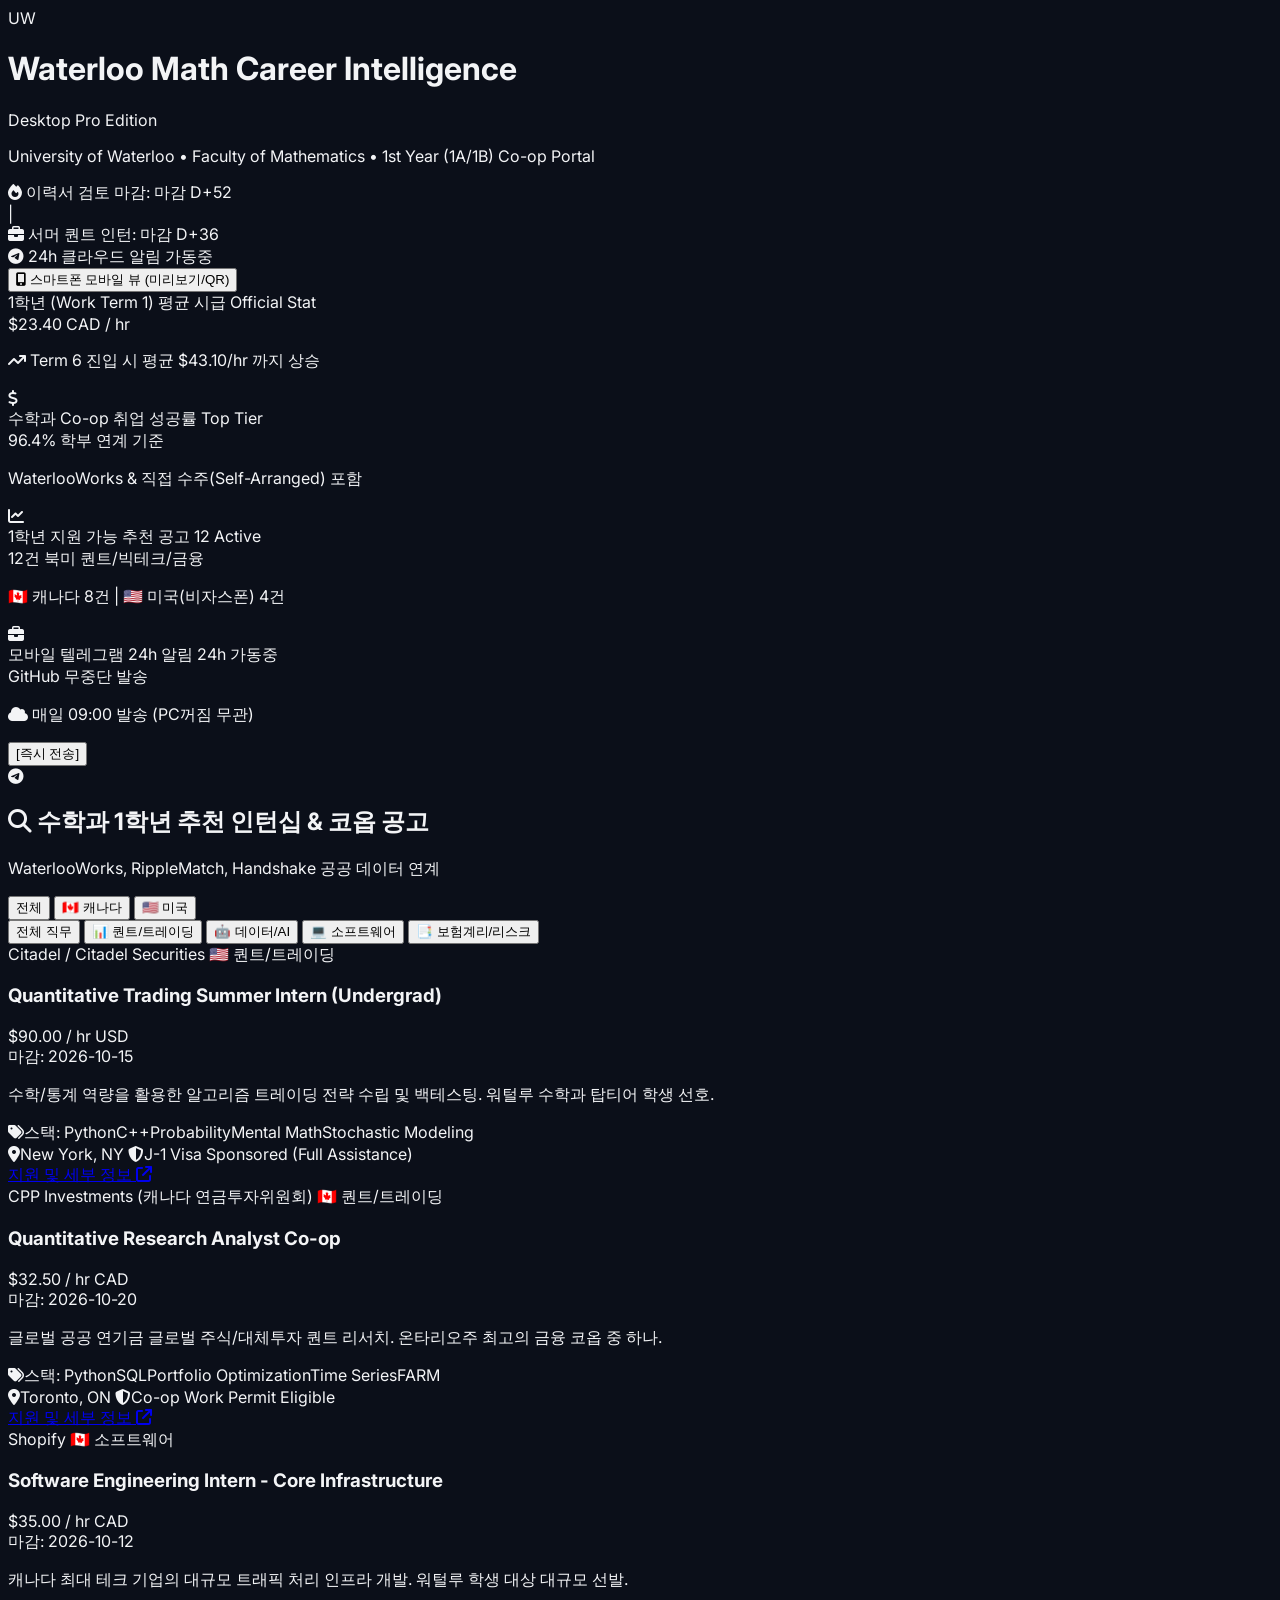
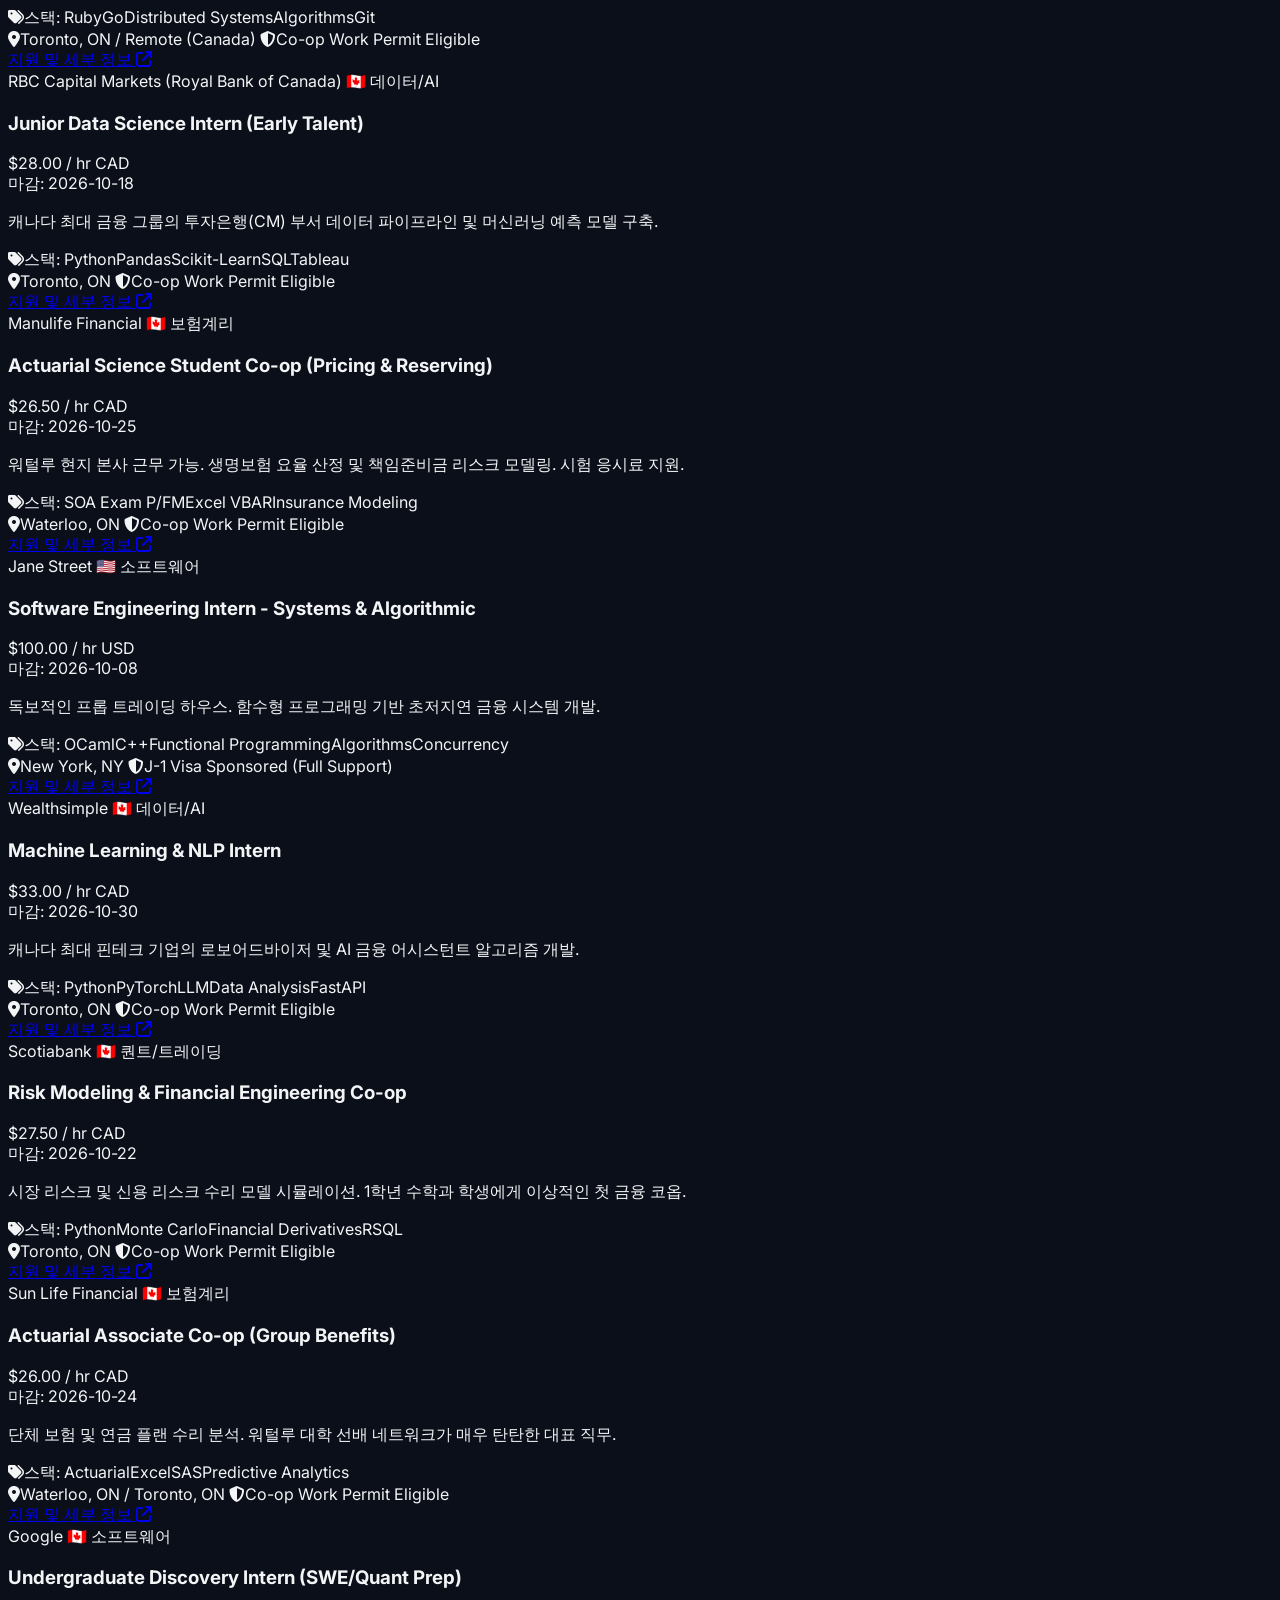
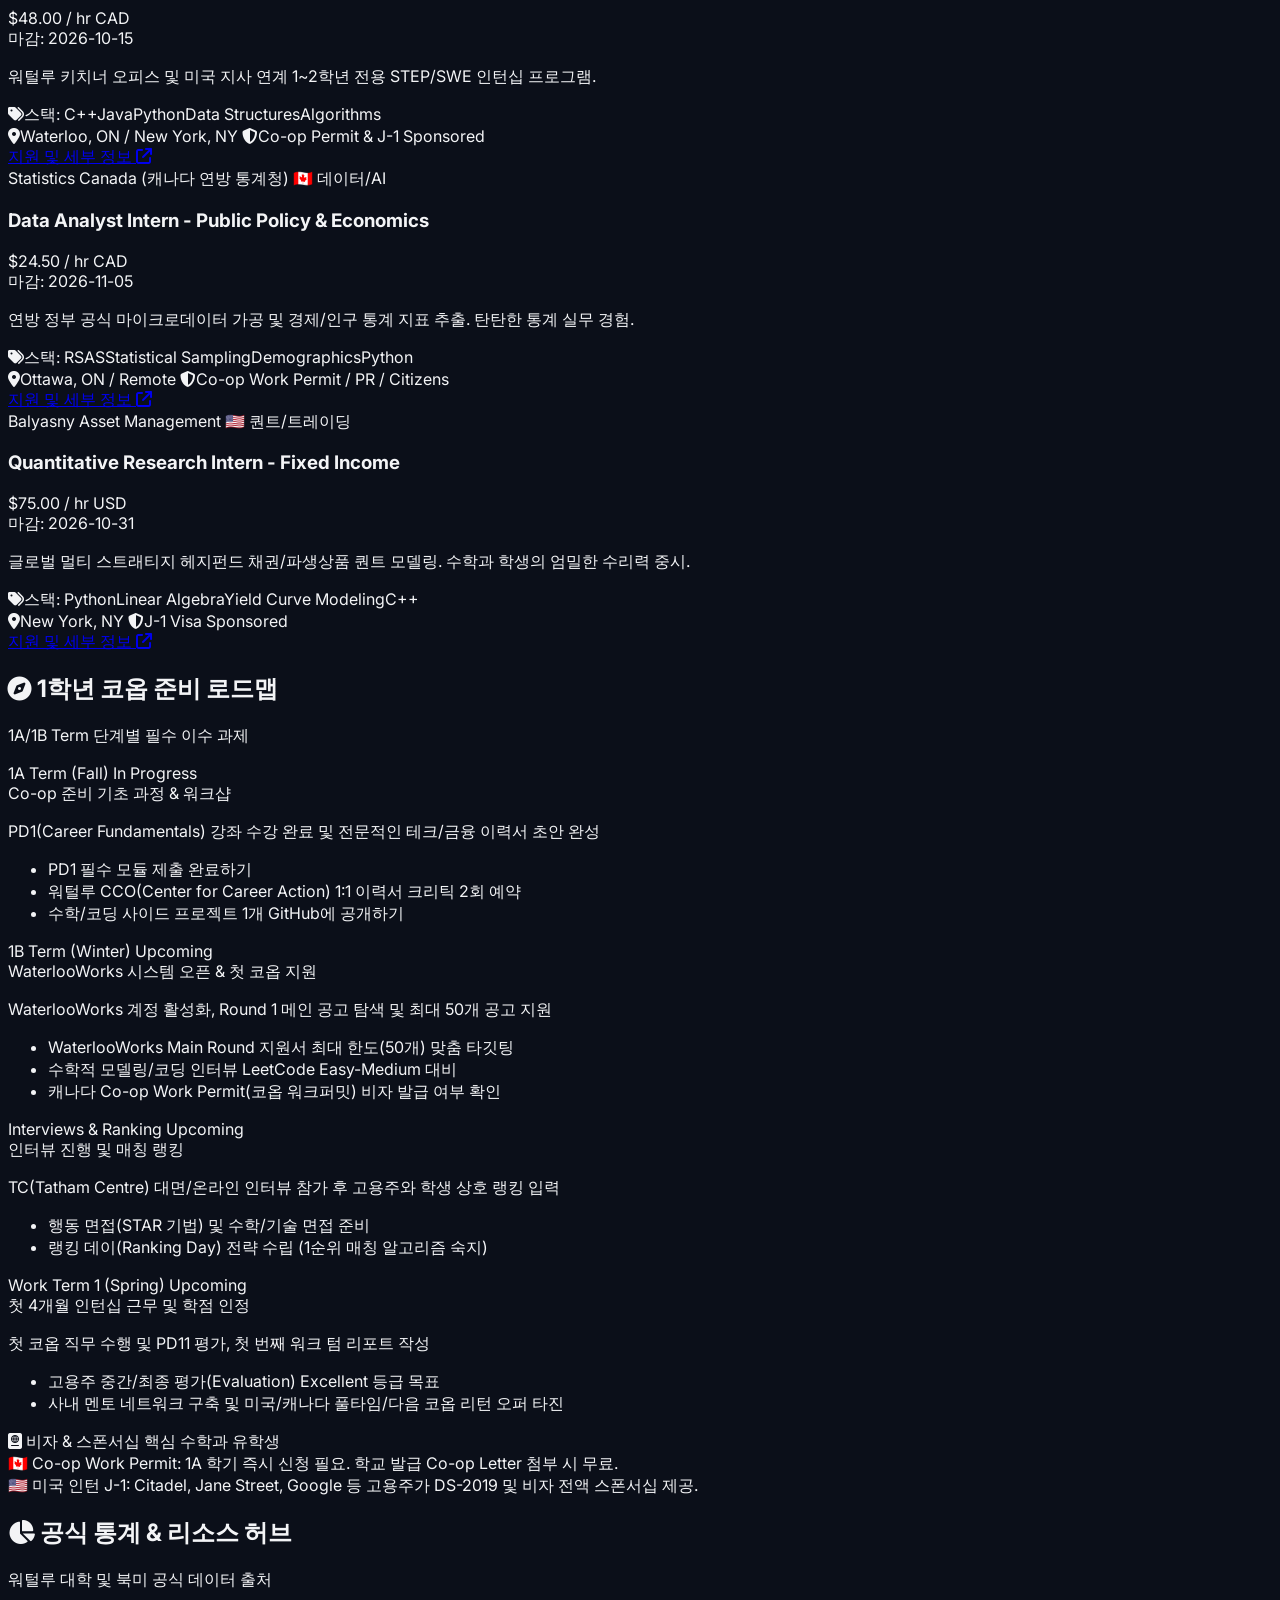
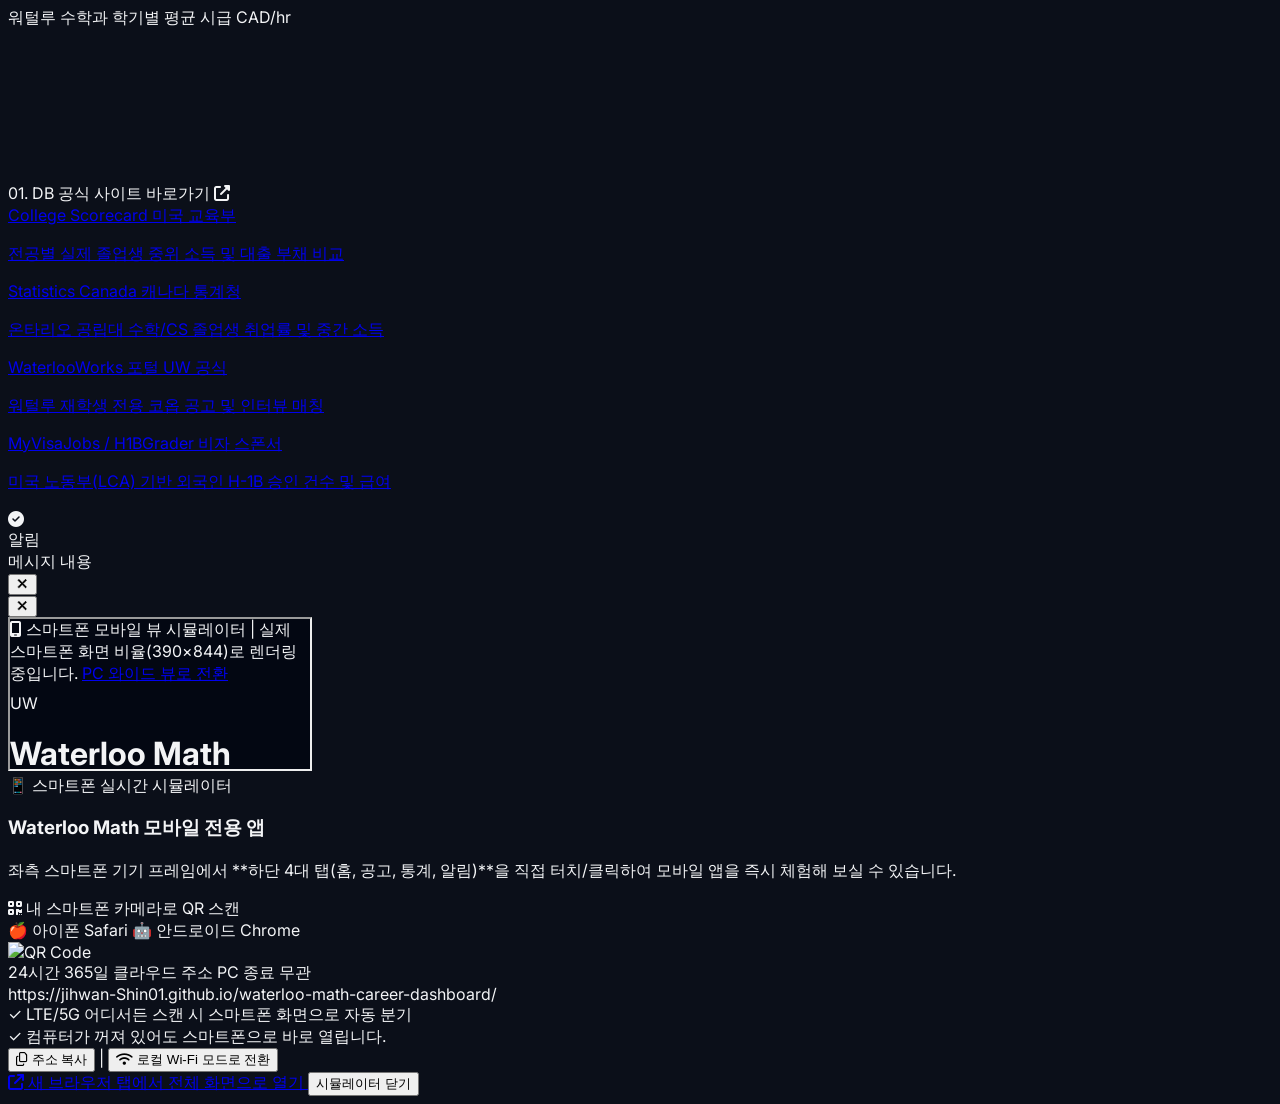
==== web/desktop_dashboard.html @ c3128c6c "fix: calculate D-Day dynamically based on KST date - telegram_notifier: compute D-Day at send time f" ====
<!DOCTYPE html>
<html lang="ko">
<head>
  <meta charset="UTF-8">
  <meta name="viewport" content="width=device-width, initial-scale=1.0">
  <title>Waterloo Math Career Intelligence Portal (Desktop)</title>
  <!-- Tailwind CSS CDN -->
  <script src="https://cdn.tailwindcss.com"></script>
  <!-- Chart.js CDN -->
  <script src="https://cdn.jsdelivr.net/npm/chart.js"></script>
  <!-- FontAwesome Icons CDN -->
  <link rel="stylesheet" href="https://cdnjs.cloudflare.com/ajax/libs/font-awesome/6.4.0/css/all.min.css">
  <script>
    tailwind.config = {
      theme: {
        extend: {
          colors: {
            uwGold: '#FDD017',
            uwGoldHover: '#E5A823',
            uwBlack: '#111827',
            uwDarkSlate: '#1E293B',
          }
        }
      }
    }
  </script>
  <style>
    @import url('https://fonts.googleapis.com/css2?family=Inter:wght@300;400;500;600;700;800&display=swap');
    body { font-family: 'Inter', sans-serif; background-color: #0B0F19; color: #F3F4F6; }
    .custom-scrollbar::-webkit-scrollbar { width: 6px; height: 6px; }
    .custom-scrollbar::-webkit-scrollbar-track { background: #1E293B; }
    .custom-scrollbar::-webkit-scrollbar-thumb { background: #475569; border-radius: 4px; }
    .custom-scrollbar::-webkit-scrollbar-thumb:hover { background: #FDD017; }
  </style>
</head>
<body class="min-h-screen flex flex-col custom-scrollbar">

  <!-- TOP GLOBAL HEADER (Desktop Optimized) -->
  <header class="bg-uwDarkSlate border-b border-gray-800 sticky top-0 z-50 shadow-lg">
    <div class="max-w-7xl mx-auto px-6 py-3 flex items-center justify-between">
      
      <!-- Brand & Student Profile (화면 크기 맞춤 자동 스케일링 및 줄바꿈 차단) -->
      <div class="flex items-center space-x-3 xl:space-x-4 shrink-0">
        <div class="w-9 h-9 xl:w-11 xl:h-11 bg-uwGold rounded-xl flex items-center justify-center font-black text-black text-base xl:text-xl shadow-md shrink-0">
          UW
        </div>
        <div class="shrink-0">
          <div class="flex items-center space-x-2 whitespace-nowrap">
            <h1 class="text-[clamp(13px,1.1vw,18px)] font-bold text-white tracking-wide whitespace-nowrap">
              Waterloo Math Career Intelligence
            </h1>
            <span class="px-2 py-0.5 text-[clamp(9.5px,0.7vw,11px)] font-bold bg-uwGold/20 text-uwGold border border-uwGold/40 rounded-full whitespace-nowrap shrink-0">
              Desktop Pro Edition
            </span>
          </div>
          <p class="text-[clamp(9.5px,0.72vw,12px)] text-gray-400 whitespace-nowrap mt-0.5">
            University of Waterloo • Faculty of Mathematics • 1st Year (1A/1B) Co-op Portal
          </p>
        </div>
      </div>

      <!-- Quick D-Day Tickers (화면 크기에 따른 유연한 자동 스케일링 및 줄바꿈 원천 차단) -->
      <div class="hidden lg:flex items-center space-x-2 xl:space-x-3 bg-gray-900/90 px-3 xl:px-4 py-1.5 rounded-lg border border-gray-700/60 text-[clamp(10px,0.8vw,12px)] whitespace-nowrap shrink-0">
        <div class="flex items-center space-x-1.5 text-red-400 font-medium whitespace-nowrap">
          <i class="fa-solid fa-fire text-red-500 text-[11px] shrink-0"></i>
          <span class="whitespace-nowrap">이력서 검토 마감:</span>
          <span class="font-bold px-1.5 py-0.5 bg-red-950/80 text-red-300 rounded border border-red-800/70 whitespace-nowrap shrink-0 text-[10.5px]" data-due-date="2026-10-15">D-?</span>
        </div>
        <span class="text-gray-600 shrink-0">|</span>
        <div class="flex items-center space-x-1.5 text-amber-300 font-medium whitespace-nowrap">
          <i class="fa-solid fa-briefcase text-[11px] shrink-0"></i>
          <span class="whitespace-nowrap">서머 퀀트 인턴:</span>
          <span class="font-bold px-1.5 py-0.5 bg-amber-950/80 text-amber-200 rounded border border-amber-800/70 whitespace-nowrap shrink-0 text-[10.5px]" data-due-date="2026-10-31">D-?</span>
        </div>
      </div>

      <!-- Right Action Tools -->
      <div class="flex items-center space-x-2.5 shrink-0">
        <!-- 텔레그램 연동 상태 뱃지 (줄바꿈 방지 및 자동 스케일링) -->
        <div class="hidden md:flex items-center space-x-1.5 px-2.5 xl:px-3 py-1.5 bg-sky-950/70 border border-sky-800/60 rounded-lg text-[clamp(10px,0.75vw,11px)] text-sky-300 whitespace-nowrap shrink-0">
          <i class="fa-brands fa-telegram text-sky-400 text-sm shrink-0"></i>
          <span class="font-semibold whitespace-nowrap">24h 클라우드 알림 가동중</span>
          <span class="w-1.5 h-1.5 bg-emerald-400 rounded-full animate-pulse ml-0.5 shrink-0"></span>
        </div>

        <!-- 모바일 뷰 시뮬레이터 & QR 열기 버튼 -->
        <button onclick="openMobilePreviewModal()" 
          class="flex items-center space-x-1.5 px-3 xl:px-3.5 py-2 bg-uwGold hover:bg-uwGoldHover text-black text-xs font-extrabold rounded-lg shadow-md transition active:scale-95 whitespace-nowrap shrink-0">
          <i class="fa-solid fa-mobile-screen-button text-sm shrink-0"></i>
          <span class="whitespace-nowrap">스마트폰 모바일 뷰 (미리보기/QR)</span>
        </button>
      </div>

    </div>
  </header>

  <!-- MAIN CONTAINER (3-COLUMN DESKTOP GRID) -->
  <main class="max-w-7xl mx-auto px-6 py-6 flex-1 w-full space-y-6">

    <!-- 1. TOP KPI METRIC CARDS (반응형 화면 맞춤 유체 자동 스케일링) -->
    <div class="grid grid-cols-1 sm:grid-cols-2 lg:grid-cols-4 gap-[clamp(8px,1vw,16px)]">
      
      <!-- Card 1: 1학년 평균 시급 -->
      <div class="bg-uwDarkSlate/80 p-[clamp(12px,1.1vw,18px)] rounded-xl border border-gray-800 shadow relative overflow-hidden flex flex-col justify-between transition-all duration-200 hover:border-gray-700 min-w-0">
        <div class="flex items-center justify-between gap-1.5 min-w-0">
          <span class="text-[clamp(11px,0.8vw,13px)] font-medium text-gray-300 truncate" title="1학년 (Work Term 1) 평균 시급">1학년 (Work Term 1) 평균 시급</span>
          <span class="text-uwGold bg-uwGold/10 text-[clamp(9.5px,0.68vw,11.5px)] px-2 py-0.5 rounded font-bold whitespace-nowrap shrink-0">Official Stat</span>
        </div>
        <div class="mt-[clamp(6px,0.6vw,10px)] flex items-baseline space-x-1.5 min-w-0">
          <span class="text-[clamp(20px,1.65vw,28px)] font-black text-white leading-tight tracking-tight whitespace-nowrap">$23.40</span>
          <span class="text-[clamp(10px,0.72vw,12px)] text-gray-400 whitespace-nowrap">CAD / hr</span>
        </div>
        <p class="text-[clamp(9.5px,0.72vw,11.5px)] text-emerald-400 mt-[clamp(4px,0.4vw,8px)] flex items-center min-w-0 truncate" title="Term 6 진입 시 평균 $43.10/hr 까지 상승">
          <i class="fa-solid fa-arrow-trend-up mr-1 shrink-0"></i>
          <span class="truncate">Term 6 진입 시 평균 $43.10/hr 까지 상승</span>
        </p>
        <div class="absolute -right-2 -bottom-2 opacity-10 text-uwGold text-[clamp(36px,3.2vw,54px)] pointer-events-none select-none">
          <i class="fa-solid fa-dollar-sign"></i>
        </div>
      </div>

      <!-- Card 2: 코옵 취업 성공률 -->
      <div class="bg-uwDarkSlate/80 p-[clamp(12px,1.1vw,18px)] rounded-xl border border-gray-800 shadow relative overflow-hidden flex flex-col justify-between transition-all duration-200 hover:border-gray-700 min-w-0">
        <div class="flex items-center justify-between gap-1.5 min-w-0">
          <span class="text-[clamp(11px,0.8vw,13px)] font-medium text-gray-300 truncate" title="수학과 Co-op 취업 성공률">수학과 Co-op 취업 성공률</span>
          <span class="text-emerald-400 bg-emerald-500/10 text-[clamp(9.5px,0.68vw,11.5px)] px-2 py-0.5 rounded font-bold whitespace-nowrap shrink-0">Top Tier</span>
        </div>
        <div class="mt-[clamp(6px,0.6vw,10px)] flex items-baseline space-x-1.5 min-w-0">
          <span class="text-[clamp(20px,1.65vw,28px)] font-black text-white leading-tight tracking-tight whitespace-nowrap">96.4%</span>
          <span class="text-[clamp(10px,0.72vw,12px)] text-gray-400 whitespace-nowrap">학부 연계 기준</span>
        </div>
        <p class="text-[clamp(9.5px,0.72vw,11.5px)] text-gray-400 mt-[clamp(4px,0.4vw,8px)] truncate" title="WaterlooWorks & 직접 수주(Self-Arranged) 포함">
          WaterlooWorks & 직접 수주(Self-Arranged) 포함
        </p>
        <div class="absolute -right-2 -bottom-2 opacity-10 text-emerald-400 text-[clamp(36px,3.2vw,54px)] pointer-events-none select-none">
          <i class="fa-solid fa-chart-line"></i>
        </div>
      </div>

      <!-- Card 3: 1학년 추천 인턴십 공고 -->
      <div class="bg-uwDarkSlate/80 p-[clamp(12px,1.1vw,18px)] rounded-xl border border-gray-800 shadow relative overflow-hidden flex flex-col justify-between transition-all duration-200 hover:border-gray-700 min-w-0">
        <div class="flex items-center justify-between gap-1.5 min-w-0">
          <span class="text-[clamp(11px,0.8vw,13px)] font-medium text-gray-300 truncate" title="1학년 지원 가능 추천 공고">1학년 지원 가능 추천 공고</span>
          <span id="badge-job-count" class="text-sky-400 bg-sky-500/10 text-[clamp(9.5px,0.68vw,11.5px)] px-2 py-0.5 rounded font-bold whitespace-nowrap shrink-0">12 Active</span>
        </div>
        <div class="mt-[clamp(6px,0.6vw,10px)] flex items-baseline space-x-1.5 min-w-0">
          <span class="text-[clamp(20px,1.65vw,28px)] font-black text-white leading-tight tracking-tight whitespace-nowrap">12건</span>
          <span class="text-[clamp(10px,0.72vw,12px)] text-gray-400 whitespace-nowrap truncate">북미 퀀트/빅테크/금융</span>
        </div>
        <p class="text-[clamp(9.5px,0.72vw,11.5px)] text-sky-400 mt-[clamp(4px,0.4vw,8px)] truncate" title="🇨🇦 캐나다 8건 | 🇺🇸 미국(비자스폰) 4건">
          🇨🇦 캐나다 8건 | 🇺🇸 미국(비자스폰) 4건
        </p>
        <div class="absolute -right-2 -bottom-2 opacity-10 text-sky-400 text-[clamp(36px,3.2vw,54px)] pointer-events-none select-none">
          <i class="fa-solid fa-briefcase"></i>
        </div>
      </div>

      <!-- Card 4: 텔레그램 연동 상태 (GitHub Actions 24시간 클라우드 가동 반영) -->
      <div class="bg-uwDarkSlate/80 p-[clamp(12px,1.1vw,18px)] rounded-xl border border-gray-800 shadow relative overflow-hidden flex flex-col justify-between transition-all duration-200 hover:border-gray-700 min-w-0">
        <div class="flex items-center justify-between gap-1.5 min-w-0">
          <span class="text-[clamp(11px,0.8vw,13px)] font-medium text-gray-300 truncate" title="모바일 텔레그램 24시간 알림">모바일 텔레그램 24h 알림</span>
          <span id="tg-status-indicator" class="text-emerald-400 bg-emerald-500/15 text-[clamp(9.5px,0.68vw,11.5px)] px-2 py-0.5 rounded-full font-bold whitespace-nowrap shrink-0 border border-emerald-500/30 flex items-center shadow-sm">
            <span class="w-1.5 h-1.5 bg-emerald-400 rounded-full animate-pulse mr-1.5 shrink-0"></span>
            <span>24h 가동중</span>
          </span>
        </div>
        <div class="mt-[clamp(6px,0.6vw,10px)] flex items-baseline space-x-1.5 min-w-0">
          <span class="text-[clamp(17px,1.4vw,23px)] font-black text-white leading-tight tracking-tight whitespace-nowrap">GitHub 무중단 발송</span>
        </div>
        <div class="flex items-center justify-between mt-[clamp(4px,0.4vw,8px)] text-[clamp(9.5px,0.72vw,11.5px)] min-w-0">
          <p class="text-sky-300 truncate flex items-center min-w-0 mr-1" title="매일 09:00 D-Day • 월 10:00 공고 자동 발송 (PC 종료 무관)">
            <i class="fa-solid fa-cloud mr-1 text-[10px] text-sky-400 shrink-0"></i>
            <span class="truncate">매일 09:00 발송 (PC꺼짐 무관)</span>
          </p>
          <button onclick="triggerTelegramAlert('dday')" class="text-uwGold hover:underline whitespace-nowrap shrink-0 transition-colors text-[10px] font-semibold" title="지금 즉시 스마트폰으로 테스트 전송">
            [즉시 전송]
          </button>
        </div>
        <div class="absolute -right-2 -bottom-2 opacity-10 text-sky-400 text-[clamp(36px,3.2vw,54px)] pointer-events-none select-none">
          <i class="fa-brands fa-telegram"></i>
        </div>
      </div>

    </div>

    <!-- 2. MAIN 3-COLUMN CONTENT GRID -->
    <div class="grid grid-cols-1 lg:grid-cols-12 gap-6">

      <!-- LEFT COLUMN: INTERNSHIP & CO-OP POSTINGS (Col Span: 6) -->
      <section class="lg:col-span-6 bg-uwDarkSlate/70 rounded-2xl border border-gray-800 p-5 flex flex-col">
        
        <!-- Header & Filter Bar -->
        <div class="flex flex-col sm:flex-row sm:items-center justify-between pb-4 border-b border-gray-800 gap-3">
          <div>
            <h2 class="text-base font-bold text-white flex items-center">
              <i class="fa-solid fa-magnifying-glass text-uwGold mr-2"></i>
              수학과 1학년 추천 인턴십 & 코옵 공고
            </h2>
            <p class="text-xs text-gray-400">WaterlooWorks, RippleMatch, Handshake 공공 데이터 연계</p>
          </div>
          <!-- Country Filter -->
          <div class="flex items-center space-x-1 bg-gray-900/90 p-1 rounded-lg border border-gray-700/60 text-xs">
            <button onclick="setCountryFilter('ALL')" id="filter-ctry-all" class="px-2.5 py-1 rounded-md font-semibold bg-uwGold text-black shadow">전체</button>
            <button onclick="setCountryFilter('CA')" id="filter-ctry-ca" class="px-2.5 py-1 rounded-md font-semibold text-gray-400 hover:text-white">🇨🇦 캐나다</button>
            <button onclick="setCountryFilter('US')" id="filter-ctry-us" class="px-2.5 py-1 rounded-md font-semibold text-gray-400 hover:text-white">🇺🇸 미국</button>
          </div>
        </div>

        <!-- Track Filter Pills -->
        <div class="flex flex-wrap gap-1.5 py-3 border-b border-gray-800/80 text-xs">
          <button onclick="setTrackFilter('ALL')" id="track-btn-all" class="px-3 py-1 rounded-full bg-gray-800 text-uwGold font-bold border border-uwGold/40">전체 직무</button>
          <button onclick="setTrackFilter('quant')" id="track-btn-quant" class="px-3 py-1 rounded-full bg-gray-900 text-gray-400 hover:text-gray-200 border border-gray-800">📊 퀀트/트레이딩</button>
          <button onclick="setTrackFilter('data_ai')" id="track-btn-data_ai" class="px-3 py-1 rounded-full bg-gray-900 text-gray-400 hover:text-gray-200 border border-gray-800">🤖 데이터/AI</button>
          <button onclick="setTrackFilter('software')" id="track-btn-software" class="px-3 py-1 rounded-full bg-gray-900 text-gray-400 hover:text-gray-200 border border-gray-800">💻 소프트웨어</button>
          <button onclick="setTrackFilter('actuary')" id="track-btn-actuary" class="px-3 py-1 rounded-full bg-gray-900 text-gray-400 hover:text-gray-200 border border-gray-800">📑 보험계리/리스크</button>
        </div>

        <!-- Postings Scrollable List -->
        <div id="job-postings-list" class="flex-1 overflow-y-auto max-h-[620px] custom-scrollbar space-y-3 pt-3 pr-1">
          <!-- Javascript 로 동적 렌더링 -->
          <div class="text-center py-12 text-gray-500 text-sm">
            <i class="fa-solid fa-spinner fa-spin mr-2"></i> 공고 데이터를 불러오는 중...
          </div>
        </div>

      </section>

      <!-- CENTER COLUMN: WATERLOO CO-OP ROADMAP & VISA GUIDE (Col Span: 3) -->
      <section class="lg:col-span-3 bg-uwDarkSlate/70 rounded-2xl border border-gray-800 p-5 flex flex-col space-y-5">
        
        <!-- Section Header -->
        <div>
          <h2 class="text-base font-bold text-white flex items-center">
            <i class="fa-solid fa-compass text-emerald-400 mr-2"></i>
            1학년 코옵 준비 로드맵
          </h2>
          <p class="text-xs text-gray-400">1A/1B Term 단계별 필수 이수 과제</p>
        </div>

        <!-- Roadmap Timeline Cards -->
        <div id="roadmap-timeline-container" class="space-y-3.5 flex-1 overflow-y-auto max-h-[380px] custom-scrollbar pr-1 text-xs">
          <!-- Javascript 로 동적 렌더링 -->
        </div>

        <!-- 비자 및 규정 가이드 박스 -->
        <div class="p-3.5 bg-gray-900/90 rounded-xl border border-gray-800 space-y-2">
          <div class="flex items-center justify-between text-xs font-bold text-white">
            <span class="flex items-center text-amber-300">
              <i class="fa-solid fa-passport mr-1.5"></i> 비자 & 스폰서십 핵심
            </span>
            <span class="text-[10px] text-gray-400">수학과 유학생</span>
          </div>
          <div class="text-[11px] text-gray-300 space-y-1.5 leading-relaxed">
            <div class="p-2 bg-gray-800/60 rounded border border-gray-700/50">
              <span class="font-semibold text-white">🇨🇦 Co-op Work Permit:</span> 1A 학기 즉시 신청 필요. 학교 발급 Co-op Letter 첨부 시 무료.
            </div>
            <div class="p-2 bg-gray-800/60 rounded border border-gray-700/50">
              <span class="font-semibold text-white">🇺🇸 미국 인턴 J-1:</span> Citadel, Jane Street, Google 등 고용주가 DS-2019 및 비자 전액 스폰서십 제공.
            </div>
          </div>
        </div>

      </section>

      <!-- RIGHT COLUMN: OFFICIAL STATS & 4-PILLAR RESOURCE HUB (Col Span: 3) -->
      <section class="lg:col-span-3 bg-uwDarkSlate/70 rounded-2xl border border-gray-800 p-5 flex flex-col space-y-5">
        
        <!-- Header -->
        <div>
          <h2 class="text-base font-bold text-white flex items-center">
            <i class="fa-solid fa-chart-pie text-sky-400 mr-2"></i>
            공식 통계 & 리소스 허브
          </h2>
          <p class="text-xs text-gray-400">워털루 대학 및 북미 공식 데이터 출처</p>
        </div>

        <!-- Chart 1: Hourly Earnings Trend -->
        <div class="bg-gray-900/80 p-3.5 rounded-xl border border-gray-800">
          <div class="flex items-center justify-between mb-2">
            <span class="text-xs font-semibold text-gray-300">워털루 수학과 학기별 평균 시급</span>
            <span class="text-[10px] text-uwGold font-bold">CAD/hr</span>
          </div>
          <div class="h-36 w-full">
            <canvas id="earningsChart"></canvas>
          </div>
        </div>

        <!-- 4-Pillar Official Resource Links -->
        <div class="space-y-2 flex-1 overflow-y-auto max-h-[300px] custom-scrollbar pr-1">
          <div class="text-xs font-semibold text-gray-400 mb-1 flex items-center justify-between">
            <span>01. DB 공식 사이트 바로가기</span>
            <i class="fa-solid fa-external-link-alt text-[10px]"></i>
          </div>
          
          <a href="https://collegescorecard.ed.gov/" target="_blank" 
            class="block p-2.5 bg-gray-900/60 hover:bg-gray-800/80 rounded-lg border border-gray-800 transition text-xs">
            <div class="font-bold text-white flex items-center justify-between">
              <span>College Scorecard</span>
              <span class="text-[10px] text-uwGold bg-uwGold/10 px-1.5 py-0.5 rounded">미국 교육부</span>
            </div>
            <p class="text-[11px] text-gray-400 mt-0.5">전공별 실제 졸업생 중위 소득 및 대출 부채 비교</p>
          </a>

          <a href="https://www.statcan.gc.ca/" target="_blank" 
            class="block p-2.5 bg-gray-900/60 hover:bg-gray-800/80 rounded-lg border border-gray-800 transition text-xs">
            <div class="font-bold text-white flex items-center justify-between">
              <span>Statistics Canada</span>
              <span class="text-[10px] text-emerald-400 bg-emerald-500/10 px-1.5 py-0.5 rounded">캐나다 통계청</span>
            </div>
            <p class="text-[11px] text-gray-400 mt-0.5">온타리오 공립대 수학/CS 졸업생 취업률 및 중간 소득</p>
          </a>

          <a href="https://waterlooworks.uwaterloo.ca/" target="_blank" 
            class="block p-2.5 bg-gray-900/60 hover:bg-gray-800/80 rounded-lg border border-gray-800 transition text-xs">
            <div class="font-bold text-white flex items-center justify-between">
              <span>WaterlooWorks 포털</span>
              <span class="text-[10px] text-amber-300 bg-amber-500/10 px-1.5 py-0.5 rounded">UW 공식</span>
            </div>
            <p class="text-[11px] text-gray-400 mt-0.5">워털루 재학생 전용 코옵 공고 및 인터뷰 매칭</p>
          </a>

          <a href="https://www.myvisajobs.com/" target="_blank" 
            class="block p-2.5 bg-gray-900/60 hover:bg-gray-800/80 rounded-lg border border-gray-800 transition text-xs">
            <div class="font-bold text-white flex items-center justify-between">
              <span>MyVisaJobs / H1BGrader</span>
              <span class="text-[10px] text-purple-400 bg-purple-500/10 px-1.5 py-0.5 rounded">비자 스폰서</span>
            </div>
            <p class="text-[11px] text-gray-400 mt-0.5">미국 노동부(LCA) 기반 외국인 H-1B 승인 건수 및 급여</p>
          </a>
        </div>

      </section>

    </div>

  </main>

  <!-- TOAST NOTIFICATION MODAL -->
  <div id="toast-modal" class="fixed bottom-6 right-6 max-w-sm bg-gray-900 border border-gray-700 text-white px-4 py-3 rounded-xl shadow-2xl z-50 transform translate-y-20 opacity-0 transition duration-300 flex items-start space-x-3">
    <div id="toast-icon" class="text-uwGold text-lg mt-0.5">
      <i class="fa-solid fa-circle-check"></i>
    </div>
    <div class="flex-1">
      <div id="toast-title" class="text-xs font-bold">알림</div>
      <div id="toast-body" class="text-xs text-gray-300 mt-0.5">메시지 내용</div>
    </div>
    <button onclick="hideToast()" class="text-gray-400 hover:text-white text-xs">✕</button>
  </div>

  <!-- INTERACTIVE SMARTPHONE SIMULATOR & QR CODE MODAL -->
  <div id="mobile-modal" class="fixed inset-0 z-50 bg-black/85 backdrop-blur-md hidden flex items-center justify-center p-4">
    <div class="bg-gray-900 border border-gray-700 rounded-3xl max-w-4xl w-full p-6 shadow-2xl relative flex flex-col md:flex-row gap-6 items-center max-h-[95vh] overflow-y-auto">
      
      <!-- 닫기 버튼 -->
      <button onclick="closeMobilePreviewModal()" class="absolute top-4 right-4 text-gray-400 hover:text-white text-base w-9 h-9 rounded-full bg-gray-800 flex items-center justify-center transition border border-gray-700 hover:border-gray-500 z-10">✕</button>

      <!-- 왼쪽: 실제 스마트폰 프레임 (Live Interactive iPhone Frame) -->
      <div class="w-[330px] h-[670px] bg-black rounded-[44px] border-[8px] border-gray-800 shadow-[0_20px_50px_rgba(0,0,0,0.9)] relative overflow-hidden flex flex-col ring-1 ring-white/10 shrink-0">
        <!-- iPhone Dynamic Island -->
        <div class="h-6 bg-slate-900 flex justify-center items-center shrink-0">
          <div class="w-20 h-3.5 bg-black rounded-full flex items-center justify-end pr-1.5 space-x-1">
            <div class="w-1.5 h-1.5 rounded-full bg-emerald-400 animate-pulse"></div>
          </div>
        </div>
        <!-- Live Mobile Iframe -->
        <iframe src="mobile_dashboard.html" class="w-full flex-1 border-0 bg-[#0B0F19]" id="mobile-preview-iframe"></iframe>
        <!-- iPhone Home Bar Indicator -->
        <div class="h-4 bg-slate-900 flex justify-center items-center shrink-0">
          <div class="w-24 h-1 bg-gray-600 rounded-full"></div>
        </div>
      </div>

      <!-- 오른쪽: 모바일 사용 가이드 및 QR 코드 연동 -->
      <div class="flex-1 space-y-4 text-white">
        <div>
          <span class="px-2.5 py-1 bg-uwGold/20 text-uwGold text-xs font-bold rounded-full border border-uwGold/30">
            📱 스마트폰 실시간 시뮬레이터
          </span>
          <h3 class="text-xl font-bold mt-2 text-white">Waterloo Math 모바일 전용 앱</h3>
          <p class="text-xs text-gray-300 mt-1 leading-relaxed">
            좌측 스마트폰 기기 프레임에서 **하단 4대 탭(홈, 공고, 통계, 알림)**을 직접 터치/클릭하여 모바일 앱을 즉시 체험해 보실 수 있습니다.
          </p>
        </div>

        <!-- QR 코드 & 실기기 접속 안내 박스 (아이폰 & 안드로이드 완벽 호환) -->
        <div class="p-4 bg-gray-800/90 rounded-2xl border border-gray-700 space-y-3">
          <div class="flex items-center justify-between">
            <span class="text-xs font-bold text-gray-200 flex items-center">
              <i class="fa-solid fa-qrcode text-uwGold mr-2 text-base"></i>
              내 스마트폰 카메라로 QR 스캔
            </span>
            <div class="flex items-center space-x-1.5 text-[10px]">
              <span class="px-1.5 py-0.5 bg-blue-500/20 text-blue-300 font-semibold rounded border border-blue-500/30">🍎 아이폰 Safari</span>
              <span class="px-1.5 py-0.5 bg-emerald-500/20 text-emerald-300 font-semibold rounded border border-emerald-500/30">🤖 안드로이드 Chrome</span>
            </div>
          </div>

          <div class="flex items-center space-x-4">
            <div class="w-32 h-32 bg-white p-1.5 rounded-xl shrink-0 flex items-center justify-center shadow-lg">
              <img id="qr-code-img" src="" alt="QR Code" class="w-full h-full object-contain">
            </div>
            <div class="space-y-2 text-xs flex-1">
              <div class="space-y-1 bg-gray-900/90 p-2.5 rounded-xl border border-gray-800">
                <div class="flex items-center justify-between">
                  <span class="text-[10px] font-bold text-emerald-400 flex items-center">
                    <span class="w-1.5 h-1.5 bg-emerald-400 rounded-full animate-pulse mr-1"></span>
                    24시간 365일 클라우드 주소
                  </span>
                  <span class="text-[9.5px] px-1.5 py-0.2 bg-emerald-500/20 text-emerald-300 rounded font-semibold">PC 종료 무관</span>
                </div>
                <div class="p-2 bg-gray-950 rounded-lg border border-gray-700 font-mono text-[10px] text-sky-300 break-all select-all font-semibold" id="mobile-url-display">
                  https://jihwan-Shin01.github.io/waterloo-math-career-dashboard/
                </div>
                <div class="text-[10px] text-gray-400 leading-snug pt-0.5">
                  ✓ LTE/5G 어디서든 스캔 시 스마트폰 화면으로 자동 분기<br>
                  ✓ 컴퓨터가 꺼져 있어도 스마트폰으로 바로 열립니다.
                </div>
              </div>

              <div class="flex items-center space-x-3 pt-0.5 text-xs">
                <button onclick="copyMobileUrl()" class="text-[11px] text-uwGold hover:underline font-bold flex items-center">
                  <i class="fa-regular fa-copy mr-1"></i> 주소 복사
                </button>
                <span class="text-gray-600">|</span>
                <button onclick="toggleUrlMode()" id="toggle-url-btn" class="text-[11px] text-gray-400 hover:text-white flex items-center">
                  <i class="fa-solid fa-wifi mr-1"></i> 로컬 Wi-Fi 모드로 전환
                </button>
              </div>
            </div>
          </div>
        </div>

        <!-- 액션 버튼들 -->
        <div class="space-y-2 pt-1">
          <a href="mobile_dashboard.html" target="_blank" 
            class="w-full py-2.5 bg-uwGold hover:bg-uwGoldHover text-black font-extrabold text-xs rounded-xl text-center shadow transition flex items-center justify-center space-x-2 active:scale-95">
            <i class="fa-solid fa-arrow-up-right-from-square"></i>
            <span>새 브라우저 탭에서 전체 화면으로 열기</span>
          </a>
          <button onclick="closeMobilePreviewModal()" 
            class="w-full py-2 bg-gray-800 hover:bg-gray-700 text-gray-300 text-xs font-semibold rounded-xl border border-gray-700 transition">
            시뮬레이터 닫기
          </button>
        </div>
      </div>

    </div>
  </div>

  <!-- JAVASCRIPT LOGIC -->
  <script>
    // 스마트폰 접속용 24시간 클라우드 및 로컬 IP 설정
    const cloudUrl = "https://jihwan-Shin01.github.io/waterloo-math-career-dashboard/";
    let isCloudMode = true;
    let serverLocalIp = "192.168.50.119";
    let serverPort = "8080";

    // 모바일 프리뷰 모달 제어
    async function openMobilePreviewModal() {
      const modal = document.getElementById('mobile-modal');
      modal.classList.remove('hidden');

      // 서버 API에서 실제 로컬 네트워크 IP 조회
      try {
        const res = await fetch('/api/server-info');
        if (res.ok) {
          const info = await res.json();
          if (info.local_ip && info.local_ip !== "127.0.0.1") {
            serverLocalIp = info.local_ip;
          }
          if (info.port) {
            serverPort = info.port;
          }
        }
      } catch (e) {
        // 서버 미응답 시 기존 감지된 로컬 IP 유지
      }

      updateMobileQrCode();
    }

    function updateMobileQrCode() {
      const mobileUrl = isCloudMode 
        ? cloudUrl 
        : `http://${serverLocalIp}:${serverPort}/web/mobile_dashboard.html`;

      document.getElementById('mobile-url-display').textContent = mobileUrl;
      
      // QR 코드 이미지 갱신
      const qrApi = `https://api.qrserver.com/v1/create-qr-code/?size=200x200&data=${encodeURIComponent(mobileUrl)}`;
      document.getElementById('qr-code-img').src = qrApi;
    }

    function toggleUrlMode() {
      isCloudMode = !isCloudMode;
      const btn = document.getElementById('toggle-url-btn');
      if (isCloudMode) {
        btn.innerHTML = '<i class="fa-solid fa-wifi mr-1"></i> 로컬 Wi-Fi 모드로 전환';
        showToast('클라우드 모드', '24시간 무중단 클라우드 주소로 QR 코드가 전환되었습니다.');
      } else {
        btn.innerHTML = '<i class="fa-solid fa-cloud mr-1"></i> 24h 클라우드 모드로 전환';
        showToast('로컬 Wi-Fi 모드', `로컬 사설망 주소(http://${serverLocalIp}:${serverPort})로 전환되었습니다.`);
      }
      updateMobileQrCode();
    }

    function closeMobilePreviewModal() {
      document.getElementById('mobile-modal').classList.add('hidden');
    }

    function copyMobileUrl() {
      const text = document.getElementById('mobile-url-display').textContent.trim();
      navigator.clipboard.writeText(text).then(() => {
        showToast('주소 복사 완료', '클립보드에 모바일 대시보드 주소가 복사되었습니다.');
      }).catch(() => {
        showToast('복사 안내', text);
      });
    }
    // 상태 변수
    let postingsData = [];
    let profileData = {};
    let currentCountry = 'ALL';
    let currentTrack = 'ALL';

    // 초기화
    document.addEventListener('DOMContentLoaded', async () => {
      await loadInitialData();
      renderEarningsChart();
    });

    async function loadInitialData() {
      try {
        let [postingsRes, profileRes] = await Promise.all([
          fetch('/api/postings').catch(() => null),
          fetch('/api/profile').catch(() => null)
        ]);

        // 클라우드 정적 호스팅(GitHub Pages) 대응: 로컬 API가 없으면 상대 경로 JSON 파일 시도
        if (!postingsRes || !postingsRes.ok) {
          postingsRes = await fetch('../data/internship_postings.json').catch(() => null);
        }
        if (!profileRes || !profileRes.ok) {
          profileRes = await fetch('../data/waterloo_math_profile.json').catch(() => null);
        }

        if (postingsRes && postingsRes.ok) {
          postingsData = await postingsRes.json();
        } else {
          postingsData = getFallbackPostings();
        }

        if (profileRes && profileRes.ok) {
          profileData = await profileRes.json();
        } else {
          profileData = getFallbackProfile();
        }
      } catch (e) {
        postingsData = getFallbackPostings();
        profileData = getFallbackProfile();
      }

      renderPostings();
      renderRoadmap();
    }

    // 공고 렌더링
    function renderPostings() {
      const container = document.getElementById('job-postings-list');
      const filtered = postingsData.filter(job => {
        const matchCtry = (currentCountry === 'ALL' || job.country === currentCountry);
        const matchTrack = (currentTrack === 'ALL' || job.track === currentTrack);
        return matchCtry && matchTrack;
      });

      document.getElementById('badge-job-count').textContent = `${filtered.length} Active`;

      if (filtered.length === 0) {
        container.innerHTML = `
          <div class="text-center py-12 text-gray-500 text-xs">
            <i class="fa-solid fa-circle-exclamation text-xl mb-2 text-gray-600 block"></i>
            선택한 조건에 해당하는 공고가 없습니다.
          </div>
        `;
        return;
      }

      container.innerHTML = filtered.map(job => {
        const flag = job.country === 'CA' ? '🇨🇦' : '🇺🇸';
        const isHighPay = job.hourly_rate.includes('USD') || parseInt(job.hourly_rate.replace(/[^0-9]/g, '')) > 30;
        
        let trackBadge = '';
        if (job.track === 'quant') trackBadge = '<span class="px-2 py-0.5 rounded text-[10px] font-bold bg-amber-500/20 text-amber-300 border border-amber-500/30">퀀트/트레이딩</span>';
        else if (job.track === 'data_ai') trackBadge = '<span class="px-2 py-0.5 rounded text-[10px] font-bold bg-purple-500/20 text-purple-300 border border-purple-500/30">데이터/AI</span>';
        else if (job.track === 'software') trackBadge = '<span class="px-2 py-0.5 rounded text-[10px] font-bold bg-sky-500/20 text-sky-300 border border-sky-500/30">소프트웨어</span>';
        else trackBadge = '<span class="px-2 py-0.5 rounded text-[10px] font-bold bg-emerald-500/20 text-emerald-300 border border-emerald-500/30">보험계리</span>';

        return `
          <div class="p-4 bg-gray-900/80 hover:bg-gray-800/90 rounded-xl border border-gray-800 hover:border-gray-700 transition space-y-2.5">
            <div class="flex items-start justify-between">
              <div>
                <div class="flex items-center space-x-2">
                  <span class="font-bold text-white text-sm">${job.company}</span>
                  <span>${flag}</span>
                  ${trackBadge}
                </div>
                <h3 class="text-xs font-semibold text-uwGold mt-0.5">${job.title}</h3>
              </div>
              <div class="text-right">
                <span class="text-xs font-black ${isHighPay ? 'text-emerald-400' : 'text-gray-200'}">${job.hourly_rate}</span>
                <div class="text-[10px] text-gray-500">마감: ${job.deadline}</div>
              </div>
            </div>

            <p class="text-[11px] text-gray-300 leading-relaxed">${job.summary}</p>

            <div class="flex flex-wrap gap-1 items-center">
              <span class="text-[10px] text-gray-500 mr-1"><i class="fa-solid fa-tags mr-1"></i>스택:</span>
              ${job.tags.map(t => `<span class="px-1.5 py-0.5 bg-gray-800 text-gray-300 text-[10px] rounded border border-gray-700/60">${t}</span>`).join('')}
            </div>

            <div class="pt-2 border-t border-gray-800/80 flex items-center justify-between text-[11px]">
              <div class="flex items-center space-x-3 text-gray-400">
                <span><i class="fa-solid fa-location-dot mr-1 text-gray-500"></i>${job.location}</span>
                <span><i class="fa-solid fa-shield-halved mr-1 text-emerald-400"></i>${job.visa_sponsorship}</span>
              </div>
              <a href="${job.url}" target="_blank" 
                class="px-2.5 py-1 bg-uwGold/10 hover:bg-uwGold text-uwGold hover:text-black font-semibold rounded border border-uwGold/40 transition flex items-center space-x-1">
                <span>지원 및 세부 정보</span>
                <i class="fa-solid fa-arrow-up-right-from-square text-[10px]"></i>
              </a>
            </div>
          </div>
        `;
      }).join('');
    }

    // 로드맵 렌더링
    function renderRoadmap() {
      const container = document.getElementById('roadmap-timeline-container');
      const timeline = profileData.waterloo_coop_timeline || [];

      container.innerHTML = timeline.map(item => `
        <div class="p-3 bg-gray-900/70 rounded-xl border border-gray-800 space-y-1.5">
          <div class="flex items-center justify-between">
            <span class="font-bold text-white text-xs">${item.phase}</span>
            <span class="px-2 py-0.5 text-[10px] font-semibold rounded ${item.status === 'In Progress' ? 'bg-uwGold/20 text-uwGold border border-uwGold/30' : 'bg-gray-800 text-gray-400'}">
              ${item.status}
            </span>
          </div>
          <div class="font-semibold text-gray-200 text-[11px]">${item.title}</div>
          <p class="text-[11px] text-gray-400">${item.description}</p>
          <ul class="list-disc list-inside text-[10px] text-gray-300 space-y-0.5 pt-1">
            ${item.action_items.map(a => `<li>${a}</li>`).join('')}
          </ul>
        </div>
      `).join('');
    }

    // 필터 함수
    function setCountryFilter(ctry) {
      currentCountry = ctry;
      ['all', 'ca', 'us'].forEach(c => {
        const btn = document.getElementById(`filter-ctry-${c}`);
        if (c.toUpperCase() === ctry) {
          btn.className = "px-2.5 py-1 rounded-md font-semibold bg-uwGold text-black shadow";
        } else {
          btn.className = "px-2.5 py-1 rounded-md font-semibold text-gray-400 hover:text-white";
        }
      });
      renderPostings();
    }

    function setTrackFilter(track) {
      currentTrack = track;
      ['all', 'quant', 'data_ai', 'software', 'actuary'].forEach(t => {
        const btn = document.getElementById(`track-btn-${t}`);
        if (t === track) {
          btn.className = "px-3 py-1 rounded-full bg-gray-800 text-uwGold font-bold border border-uwGold/40 shadow";
        } else {
          btn.className = "px-3 py-1 rounded-full bg-gray-900 text-gray-400 hover:text-gray-200 border border-gray-800";
        }
      });
      renderPostings();
    }

    // Chart.js 시각화
    function renderEarningsChart() {
      const ctx = document.getElementById('earningsChart').getContext('2d');
      new Chart(ctx, {
        type: 'line',
        data: {
          labels: ['Term 1 (1st)', 'Term 2', 'Term 3', 'Term 4', 'Term 5', 'Term 6'],
          datasets: [{
            label: '평균 시급 (CAD)',
            data: [23.40, 26.85, 30.20, 34.50, 38.80, 43.10],
            borderColor: '#FDD017',
            backgroundColor: 'rgba(253, 208, 23, 0.1)',
            borderWidth: 2,
            tension: 0.3,
            fill: true,
            pointBackgroundColor: '#FDD017',
            pointRadius: 4
          }]
        },
        options: {
          responsive: true,
          maintainAspectRatio: false,
          plugins: {
            legend: { display: false },
            tooltip: {
              callbacks: {
                label: (ctx) => `$${ctx.raw.toFixed(2)} CAD / hr`
              }
            }
          },
          scales: {
            x: {
              grid: { color: '#1E293B' },
              ticks: { color: '#94A3B8', font: { size: 9 } }
            },
            y: {
              grid: { color: '#1E293B' },
              ticks: { color: '#94A3B8', font: { size: 9 }, callback: (v) => `$${v}` }
            }
          }
        }
      });
    }

    // 텔레그램 알림 트리거
    async function triggerTelegramAlert(type) {
      showToast('텔레그램 발송 요청 중...', '서버에 알림 전송을 요청하고 있습니다.');
      try {
        const res = await fetch(`/api/notify?type=${type}`);
        const result = await res.json();
        if (result.success) {
          showToast(
            '알림 발송 완료!',
            result.mode === 'dry-run' 
              ? '콘솔 및 모의 발송 모드로 성공적으로 전송되었습니다.'
              : '휴대폰 텔레그램 앱으로 메시지가 발송되었습니다!'
          );
        } else {
          showToast('알림 발송 실패', result.error || '발송 중 오류가 발생했습니다.');
        }
      } catch (e) {
        showToast('알림 전송 안내', '로컬 서버 미가동 상태입니다. python scripts/run_server.py 실행 시 연동됩니다.');
      }
    }

    // Toast UI
    function showToast(title, body) {
      const modal = document.getElementById('toast-modal');
      document.getElementById('toast-title').textContent = title;
      document.getElementById('toast-body').textContent = body;
      modal.classList.remove('translate-y-20', 'opacity-0');
      setTimeout(hideToast, 4000);
    }

    function hideToast() {
      const modal = document.getElementById('toast-modal');
      modal.classList.add('translate-y-20', 'opacity-0');
    }

    // Fallback Mock Data (오프라인 브라우저 직접 실행 지원)
    function getFallbackProfile() {
      return {
        student: { university: "University of Waterloo", faculty: "Faculty of Mathematics", year: "1st Year (1A/1B)" },
        coop_statistics: { employment_rate: "96.4%" },
        d_day_alerts: [
          { id: "ww_resume", title: "WaterlooWorks 1학년 이력서 최종 점검 마감", due_date: "2026-10-15", urgency: "high" },
          { id: "quant_intern", title: "2027 북미 퀀트/빅테크 서머 인턴 조기 마감", due_date: "2026-10-31", urgency: "medium" },
          { id: "coop_permit", title: "캐나다 Co-op Work Permit 비자 신청 마감", due_date: "2026-11-20", urgency: "medium" }
        ],
        waterloo_coop_timeline: [
          { phase: "1A Term (Fall)", title: "Co-op 준비 기초 과정 & 워크샵", description: "PD1(Career Fundamentals) 필수 모듈 제출 및 이력서 초안 완성", action_items: ["PD1 필수 모듈 제출", "CCO 1:1 이력서 첨삭 예약", "GitHub 프로젝트 등록"], status: "In Progress" },
          { phase: "1B Term (Winter)", title: "WaterlooWorks 시스템 오픈 & 첫 코옵 지원", description: "WaterlooWorks Main Round 최대 50개 공고 지원 및 코딩/수학 인터뷰 대비", action_items: ["WaterlooWorks 50개 공고 타깃팅", "LeetCode Easy-Medium 대비", "Co-op Work Permit 확인"], status: "Upcoming" },
          { phase: "Interviews & Ranking", title: "인터뷰 진행 및 랭킹 매칭", description: "TC 대면/온라인 인터뷰 진행 후 1지망 매칭 알고리즘 전략 수립", action_items: ["STAR 기법 행동 면접", "랭킹 데이 전략 수립"], status: "Upcoming" },
          { phase: "Work Term 1 (Spring)", title: "첫 4개월 인턴십 근무 및 학점 인정", description: "첫 코옵 직무 수행 및 PD11 평가, 워크 텀 리포트 작성", action_items: ["Excellent 평가 등급 목표", "사내 멘토 네트워크 구축"], status: "Upcoming" }
        ]
      };
    }

    function getFallbackPostings() {
      return [
        { id: "post-01", title: "Quantitative Trading Summer Intern (Undergrad)", company: "Citadel / Citadel Securities", location: "New York, NY", country: "US", track: "quant", target_level: "1st/2nd Year Undergrads", hourly_rate: "$90.00 / hr USD", visa_sponsorship: "J-1 Visa Sponsored (Full Assistance)", source: "RippleMatch", url: "https://www.citadel.com/careers/students/", deadline: "2026-10-15", tags: ["Python", "C++", "Probability", "Mental Math"], summary: "수학/통계 역량을 활용한 알고리즘 트레이딩 전략 수립 및 백테스팅." },
        { id: "post-02", title: "Quantitative Research Analyst Co-op", company: "CPP Investments (캐나다 연금투자위원회)", location: "Toronto, ON", country: "CA", track: "quant", target_level: "1st/2nd/3rd Year", hourly_rate: "$32.50 / hr CAD", visa_sponsorship: "Co-op Work Permit Eligible", source: "WaterlooWorks", url: "https://www.cppinvestments.com/careers", deadline: "2026-10-20", tags: ["Python", "SQL", "Time Series", "FARM"], summary: "글로벌 공공 연기금 글로벌 주식/대체투자 퀀트 리서치. 온타리오주 최고의 금융 코옵." },
        { id: "post-03", title: "Software Engineering Intern - Core Infrastructure", company: "Shopify", location: "Toronto, ON / Remote", country: "CA", track: "software", target_level: "1st/2nd Year Undergrads", hourly_rate: "$35.00 / hr CAD", visa_sponsorship: "Co-op Work Permit Eligible", source: "WaterlooWorks", url: "https://www.shopify.com/careers/internships", deadline: "2026-10-12", tags: ["Ruby", "Go", "Distributed Systems", "Git"], summary: "캐나다 최대 테크 기업의 대규모 트래픽 처리 인프라 개발." },
        { id: "post-04", title: "Junior Data Science Intern (Early Talent)", company: "RBC Capital Markets", location: "Toronto, ON", country: "CA", track: "data_ai", target_level: "1st/2nd Year", hourly_rate: "$28.00 / hr CAD", visa_sponsorship: "Co-op Work Permit Eligible", source: "WaterlooWorks / Magnet", url: "https://jobs.rbc.com/ca/en/student-early-talent", deadline: "2026-10-18", tags: ["Python", "Pandas", "Scikit-Learn", "SQL"], summary: "캐나다 최대 금융 그룹의 투자은행 데이터 파이프라인 및 머신러닝 예측 모델 구축." },
        { id: "post-05", title: "Actuarial Science Student Co-op", company: "Manulife Financial", location: "Waterloo, ON", country: "CA", track: "actuary", target_level: "1st/2nd Year", hourly_rate: "$26.50 / hr CAD", visa_sponsorship: "Co-op Work Permit Eligible", source: "WaterlooWorks", url: "https://www.manulife.com/en/careers/students.html", deadline: "2026-10-25", tags: ["SOA Exam P/FM", "Excel VBA", "R"], summary: "워털루 현지 본사 근무 가능. 생명보험 요율 산정 및 책임준비금 리스크 모델링." },
        { id: "post-06", title: "Software Engineering Intern - Systems", company: "Jane Street", location: "New York, NY", country: "US", track: "software", target_level: "All Undergrads", hourly_rate: "$100.00 / hr USD", visa_sponsorship: "J-1 Visa Sponsored (Full Support)", source: "Handshake", url: "https://www.janestreet.com/join-jane-street/programs-and-internships/", deadline: "2026-10-08", tags: ["OCaml", "C++", "Algorithms"], summary: "독보적인 프롭 트레이딩 하우스. 함수형 프로그래밍 기반 초저지연 금융 시스템 개발." },
        { id: "post-07", title: "Machine Learning & NLP Intern", company: "Wealthsimple", location: "Toronto, ON", country: "CA", track: "data_ai", target_level: "1st/2nd Year", hourly_rate: "$33.00 / hr CAD", visa_sponsorship: "Co-op Work Permit Eligible", source: "RippleMatch", url: "https://www.wealthsimple.com/en-ca/careers", deadline: "2026-10-30", tags: ["Python", "PyTorch", "LLM", "FastAPI"], summary: "캐나다 최대 핀테크 기업의 로보어드바이저 및 AI 금융 어시스턴트 알고리즘 개발." },
        { id: "post-08", title: "Risk Modeling & Financial Engineering Co-op", company: "Scotiabank", location: "Toronto, ON", country: "CA", track: "quant", target_level: "1st/2nd Year (Math/FARM)", hourly_rate: "$27.50 / hr CAD", visa_sponsorship: "Co-op Work Permit Eligible", source: "WaterlooWorks", url: "https://www.scotiabank.com/careers", deadline: "2026-10-22", tags: ["Python", "Monte Carlo", "Financial Derivatives"], summary: "시장 리스크 및 신용 리스크 수리 모델 시뮬레이션. 1학년 첫 금융 코옵으로 이상적." },
        { id: "post-09", title: "Actuarial Associate Co-op", company: "Sun Life Financial", location: "Waterloo, ON", country: "CA", track: "actuary", target_level: "1st/2nd Year", hourly_rate: "$26.00 / hr CAD", visa_sponsorship: "Co-op Work Permit Eligible", source: "WaterlooWorks", url: "https://www.sunlife.com/en/careers/students-and-graduates/", deadline: "2026-10-24", tags: ["Actuarial", "Excel", "SAS"], summary: "단체 보험 및 연금 플랜 수리 분석. 워털루 동문 네트워크 탄탄." },
        { id: "post-10", title: "Undergraduate Discovery Intern (SWE)", company: "Google", location: "Waterloo, ON / NY", country: "CA", track: "software", target_level: "1st/2nd Year (Early Career)", hourly_rate: "$48.00 / hr CAD", visa_sponsorship: "Co-op Permit & J-1", source: "WayUp", url: "https://careers.google.com/students/", deadline: "2026-10-15", tags: ["C++", "Java", "Python", "Algorithms"], summary: "워털루 키치너 오피스 및 미국 지사 연계 1~2학년 전용 STEP/SWE 인턴십." },
        { id: "post-11", title: "Data Analyst Intern - Public Policy", company: "Statistics Canada (통계청)", location: "Ottawa, ON / Remote", country: "CA", track: "data_ai", target_level: "1st Year Undergrads", hourly_rate: "$24.50 / hr CAD", visa_sponsorship: "Co-op Work Permit Eligible", source: "Magnet", url: "https://www.statcan.gc.ca/en/employment", deadline: "2026-11-05", tags: ["R", "SAS", "Statistical Sampling"], summary: "연방 정부 공식 마이크로데이터 가공 및 경제/인구 통계 지표 추출." },
        { id: "post-12", title: "Quantitative Research Intern", company: "Balyasny Asset Management", location: "New York, NY", country: "US", track: "quant", target_level: "Undergrad (Math, CS)", hourly_rate: "$75.00 / hr USD", visa_sponsorship: "J-1 Visa Sponsored", source: "Handshake", url: "https://www.bamfunds.com/careers", deadline: "2026-10-31", tags: ["Python", "Linear Algebra", "Yield Curve"], summary: "글로벌 멀티 스트래티지 헤지펀드 채권/파생상품 퀀트 모델링." }
      ];
    }
  </script>

  <!-- D-Day 자동 계산: data-due-date 속성을 가진 요소에 한국 시간(KST) 기준 남은 일수를 표시 -->
  <script>
    (function () {
      function todayKST() {
        const parts = new Intl.DateTimeFormat('en-US', { timeZone: 'Asia/Seoul', year: 'numeric', month: '2-digit', day: '2-digit' }).formatToParts(new Date());
        const get = (t) => parts.find((p) => p.type === t).value;
        return `${get('year')}-${get('month')}-${get('day')}`;
      }
      function toDayNumber(ymd) {
        const m = /^(\d{4})-(\d{2})-(\d{2})$/.exec((ymd || '').trim());
        return m ? Date.UTC(+m[1], +m[2] - 1, +m[3]) / 86400000 : NaN;
      }
      function ddayLabel(dueYmd, baseYmd) {
        const diff = toDayNumber(dueYmd) - toDayNumber(baseYmd);
        if (isNaN(diff)) return 'D-?';
        if (diff > 0) return 'D-' + diff;
        if (diff === 0) return 'D-Day';
        return '마감 D+' + (-diff);
      }
      function updateDDayBadges() {
        const base = todayKST();
        document.querySelectorAll('[data-due-date]').forEach((el) => {
          const due = el.getAttribute('data-due-date');
          el.textContent = ddayLabel(due, base);
          el.title = `마감일 ${due} · 기준일 ${base} (KST)`;
        });
      }
      window.updateDDayBadges = updateDDayBadges;
      updateDDayBadges();
      setInterval(updateDDayBadges, 60 * 1000); // 자정이 지나면 자동 갱신
    })();
  </script>
</body>
</html>
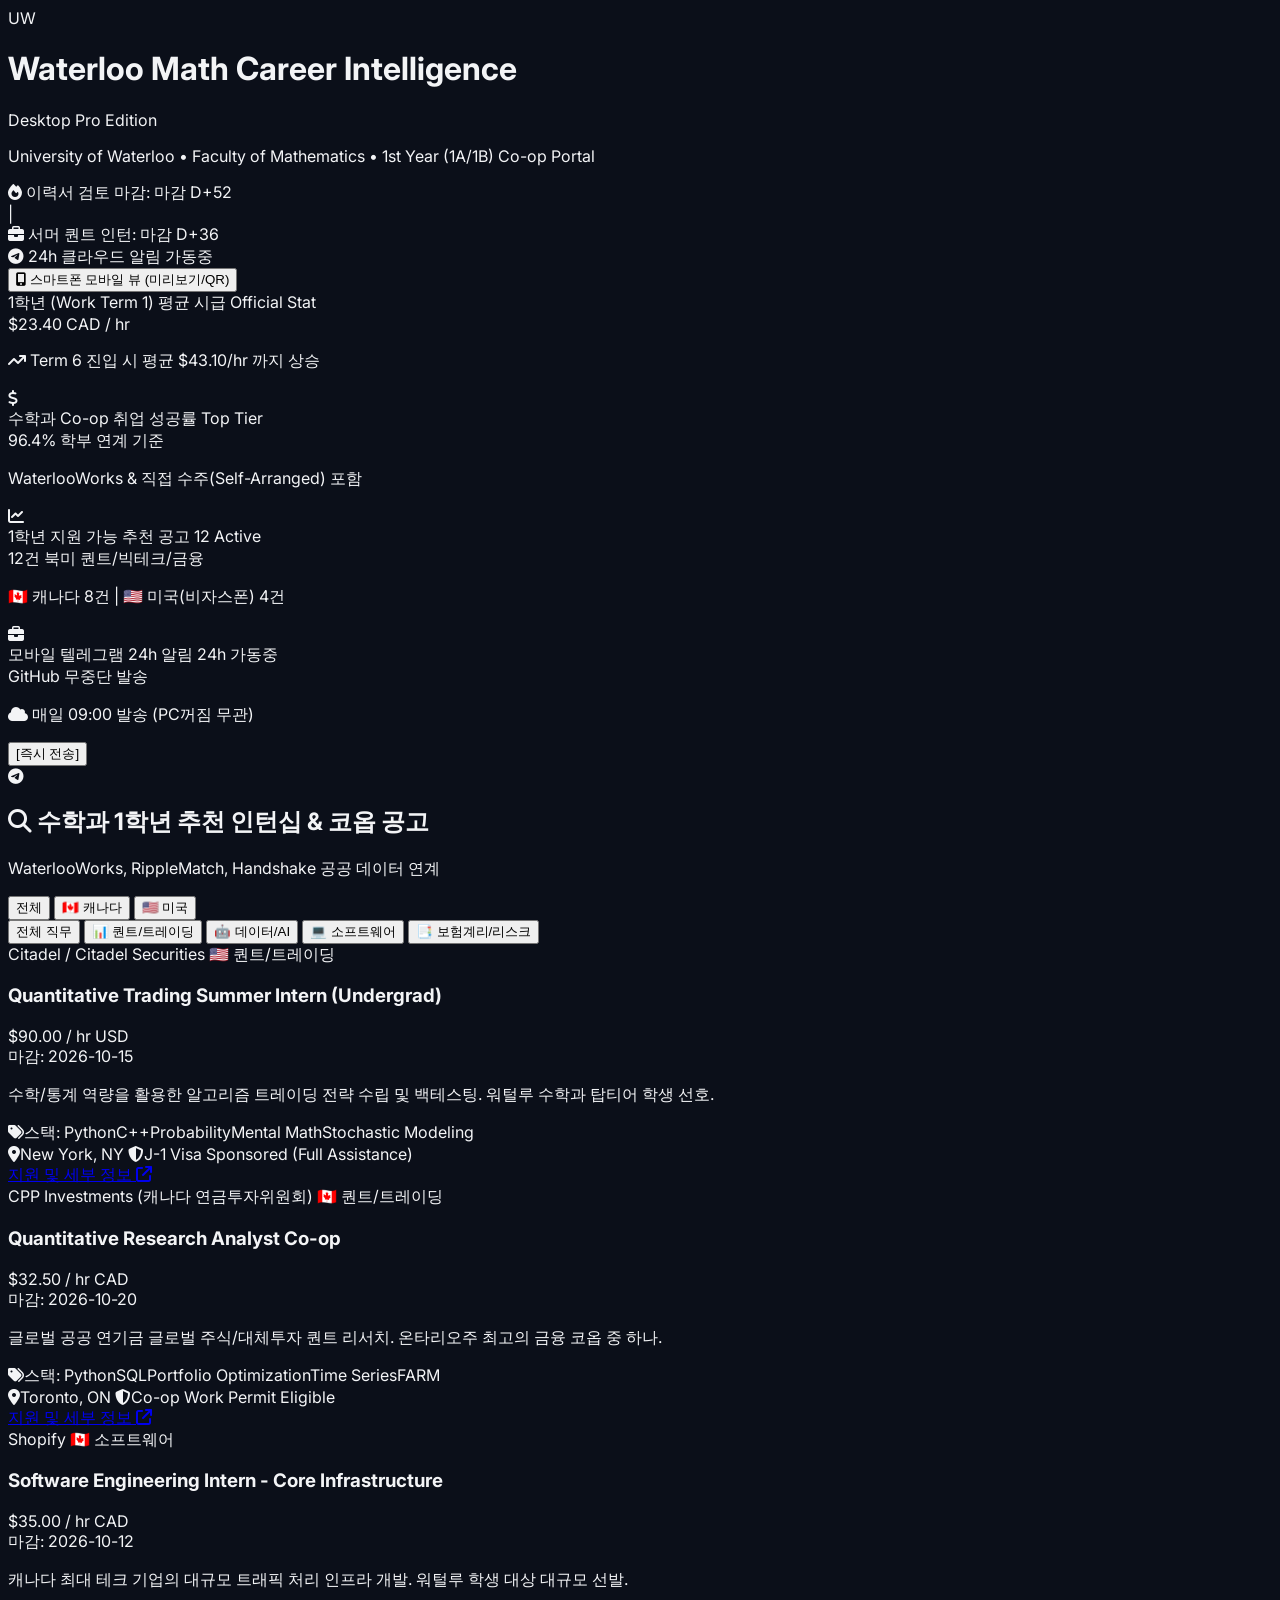
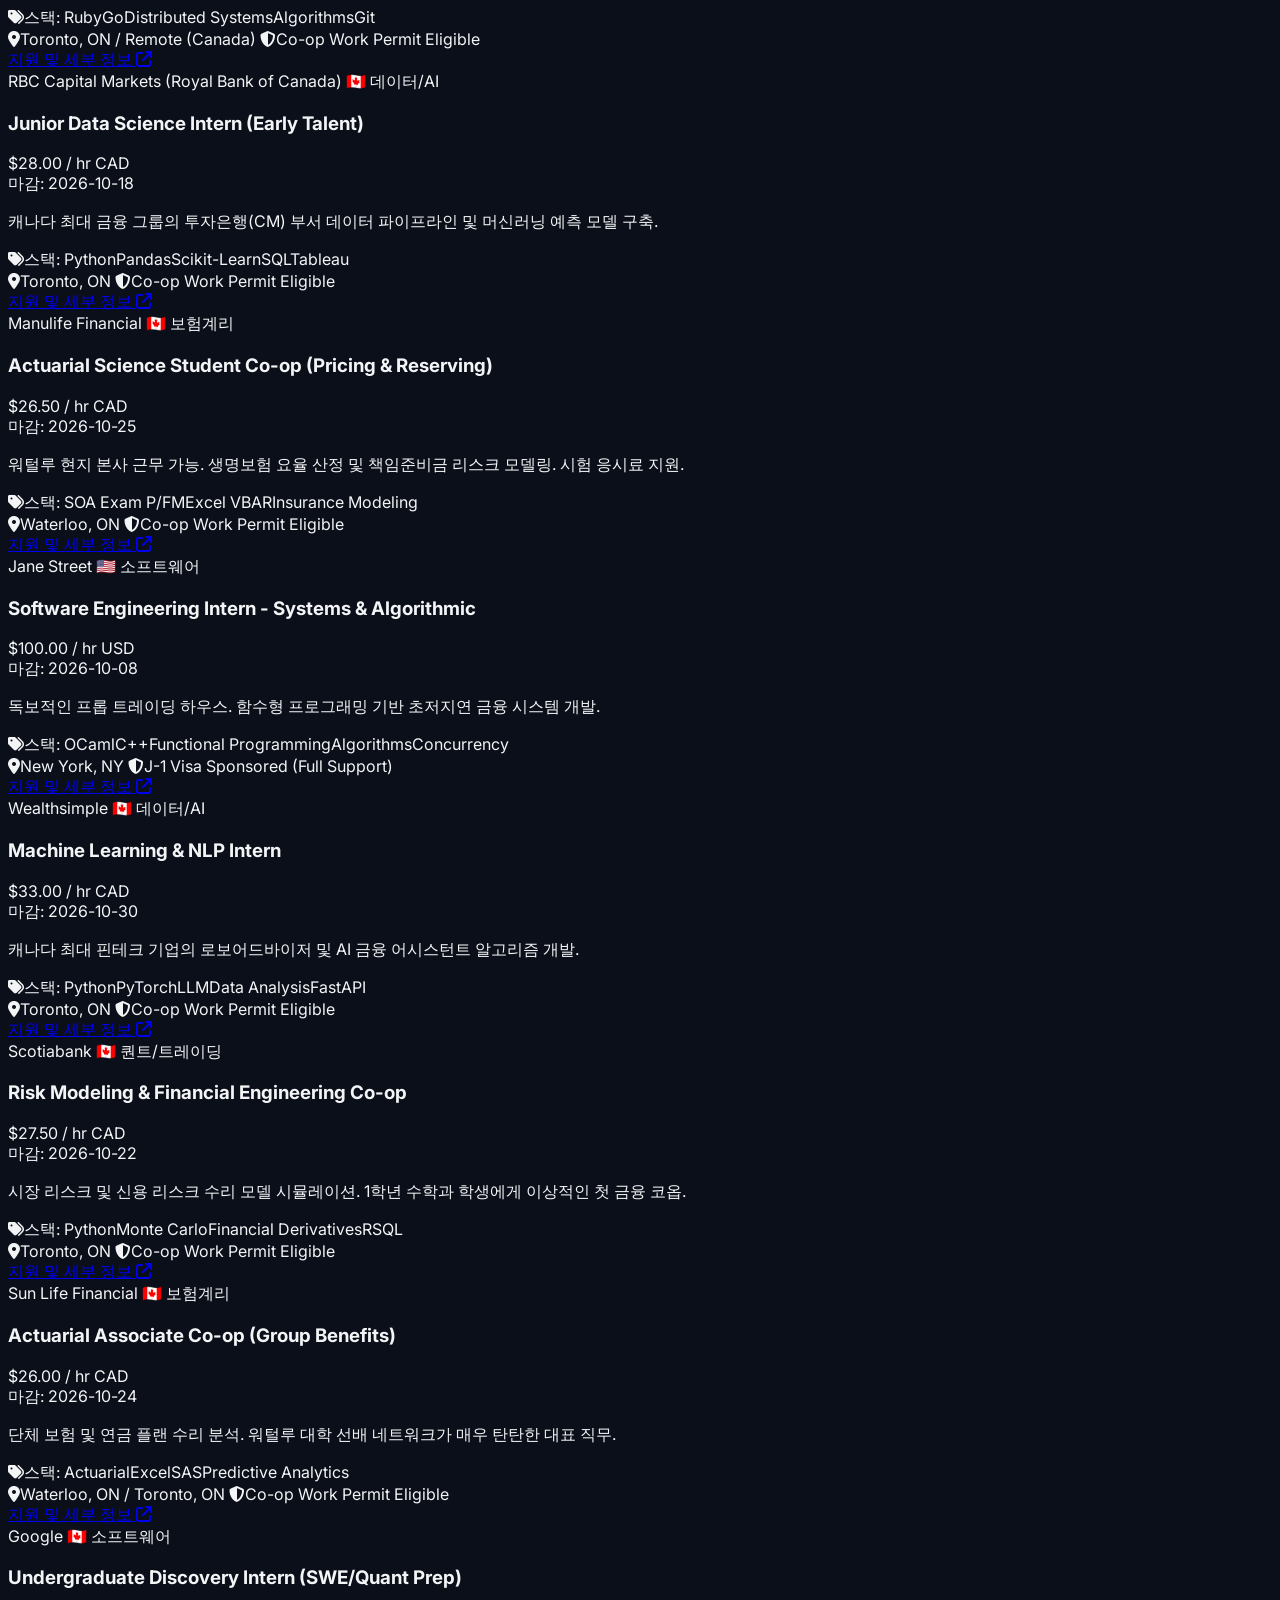
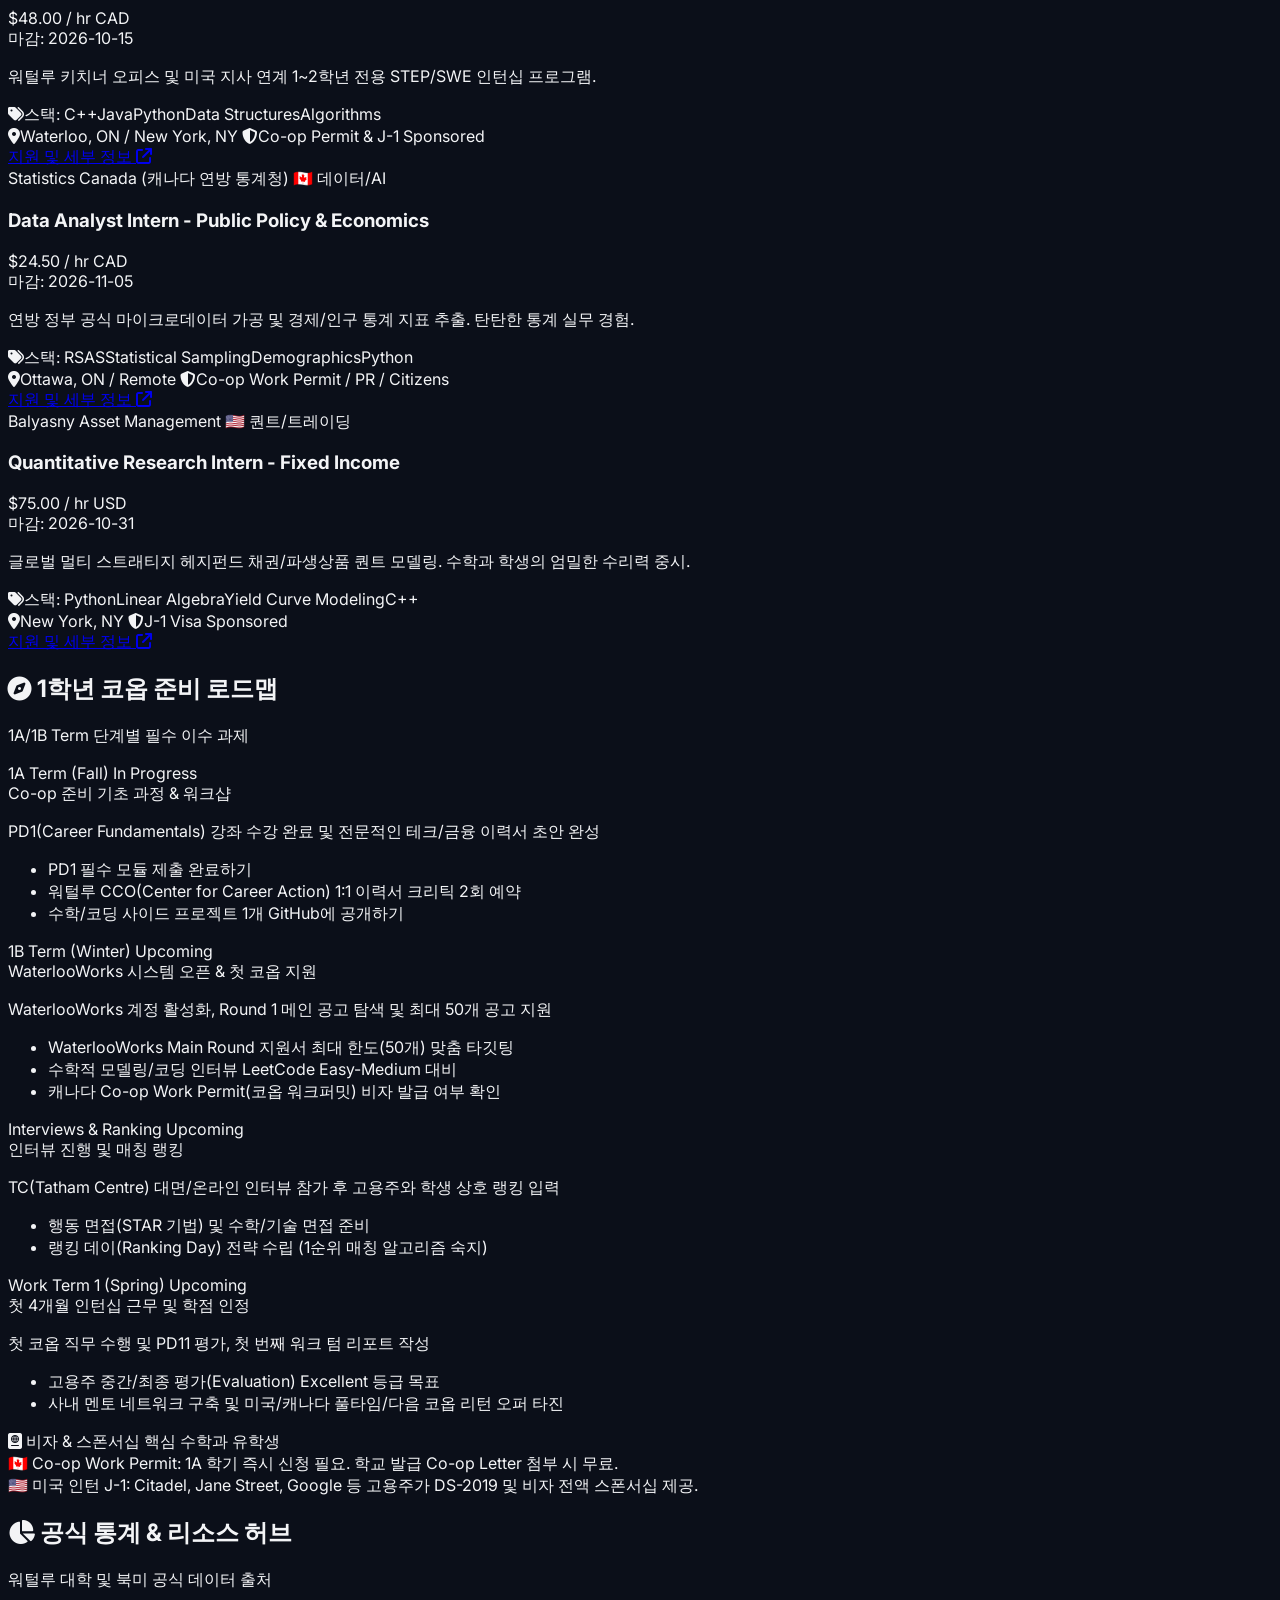
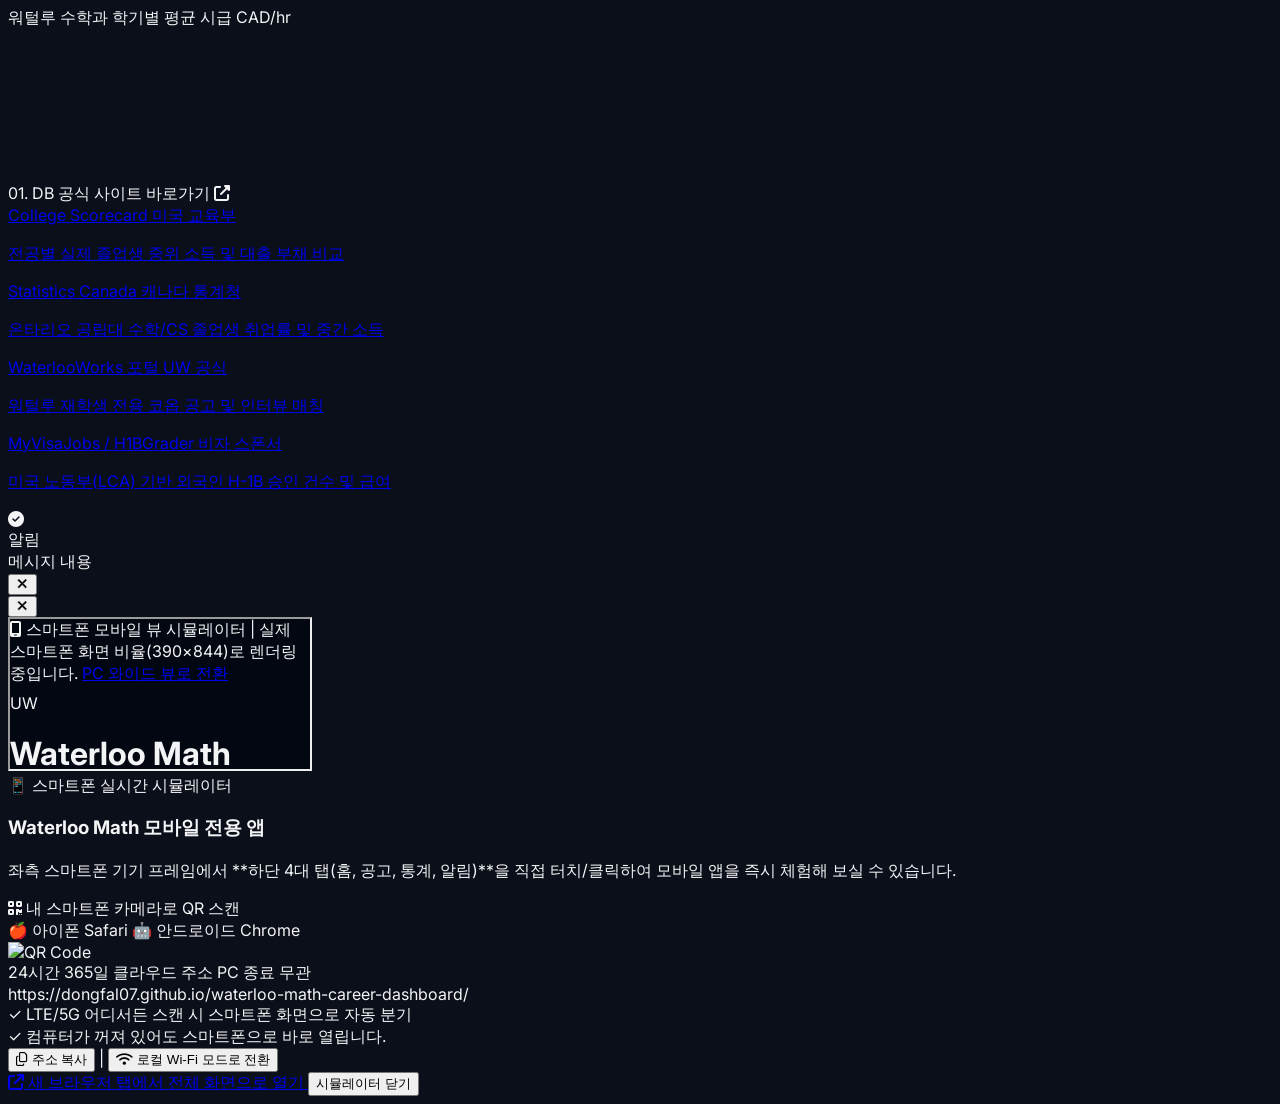
==== commit 830d0e35: "chore: switch deployment links and alerts to dongfal07 account" ====
--- a/web/desktop_dashboard.html
+++ b/web/desktop_dashboard.html
@@ -409,7 +409,7 @@
                   <span class="text-[9.5px] px-1.5 py-0.2 bg-emerald-500/20 text-emerald-300 rounded font-semibold">PC 종료 무관</span>
                 </div>
                 <div class="p-2 bg-gray-950 rounded-lg border border-gray-700 font-mono text-[10px] text-sky-300 break-all select-all font-semibold" id="mobile-url-display">
-                  https://jihwan-Shin01.github.io/waterloo-math-career-dashboard/
+                  https://dongfal07.github.io/waterloo-math-career-dashboard/
                 </div>
                 <div class="text-[10px] text-gray-400 leading-snug pt-0.5">
                   ✓ LTE/5G 어디서든 스캔 시 스마트폰 화면으로 자동 분기<br>
@@ -450,7 +450,7 @@
   <!-- JAVASCRIPT LOGIC -->
   <script>
     // 스마트폰 접속용 24시간 클라우드 및 로컬 IP 설정
-    const cloudUrl = "https://jihwan-Shin01.github.io/waterloo-math-career-dashboard/";
+    const cloudUrl = "https://dongfal07.github.io/waterloo-math-career-dashboard/";
     let isCloudMode = true;
     let serverLocalIp = "192.168.50.119";
     let serverPort = "8080";
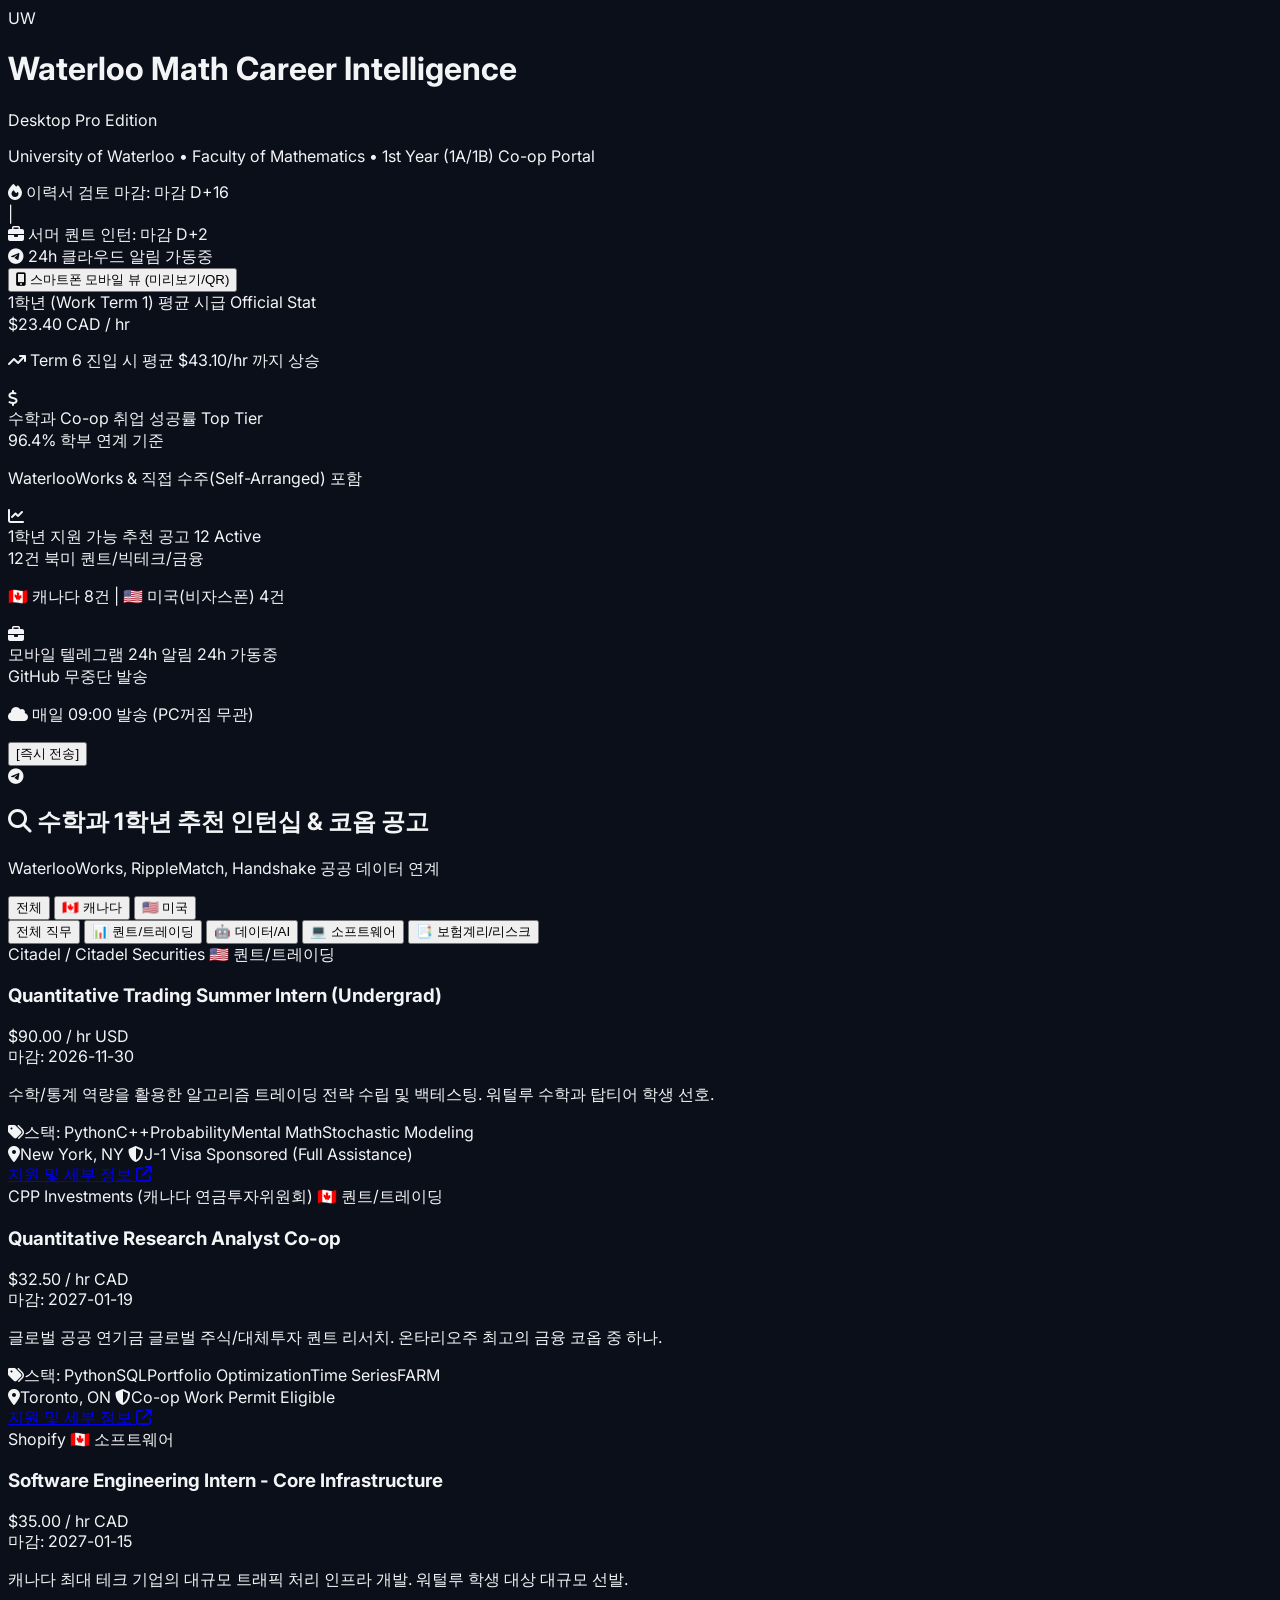
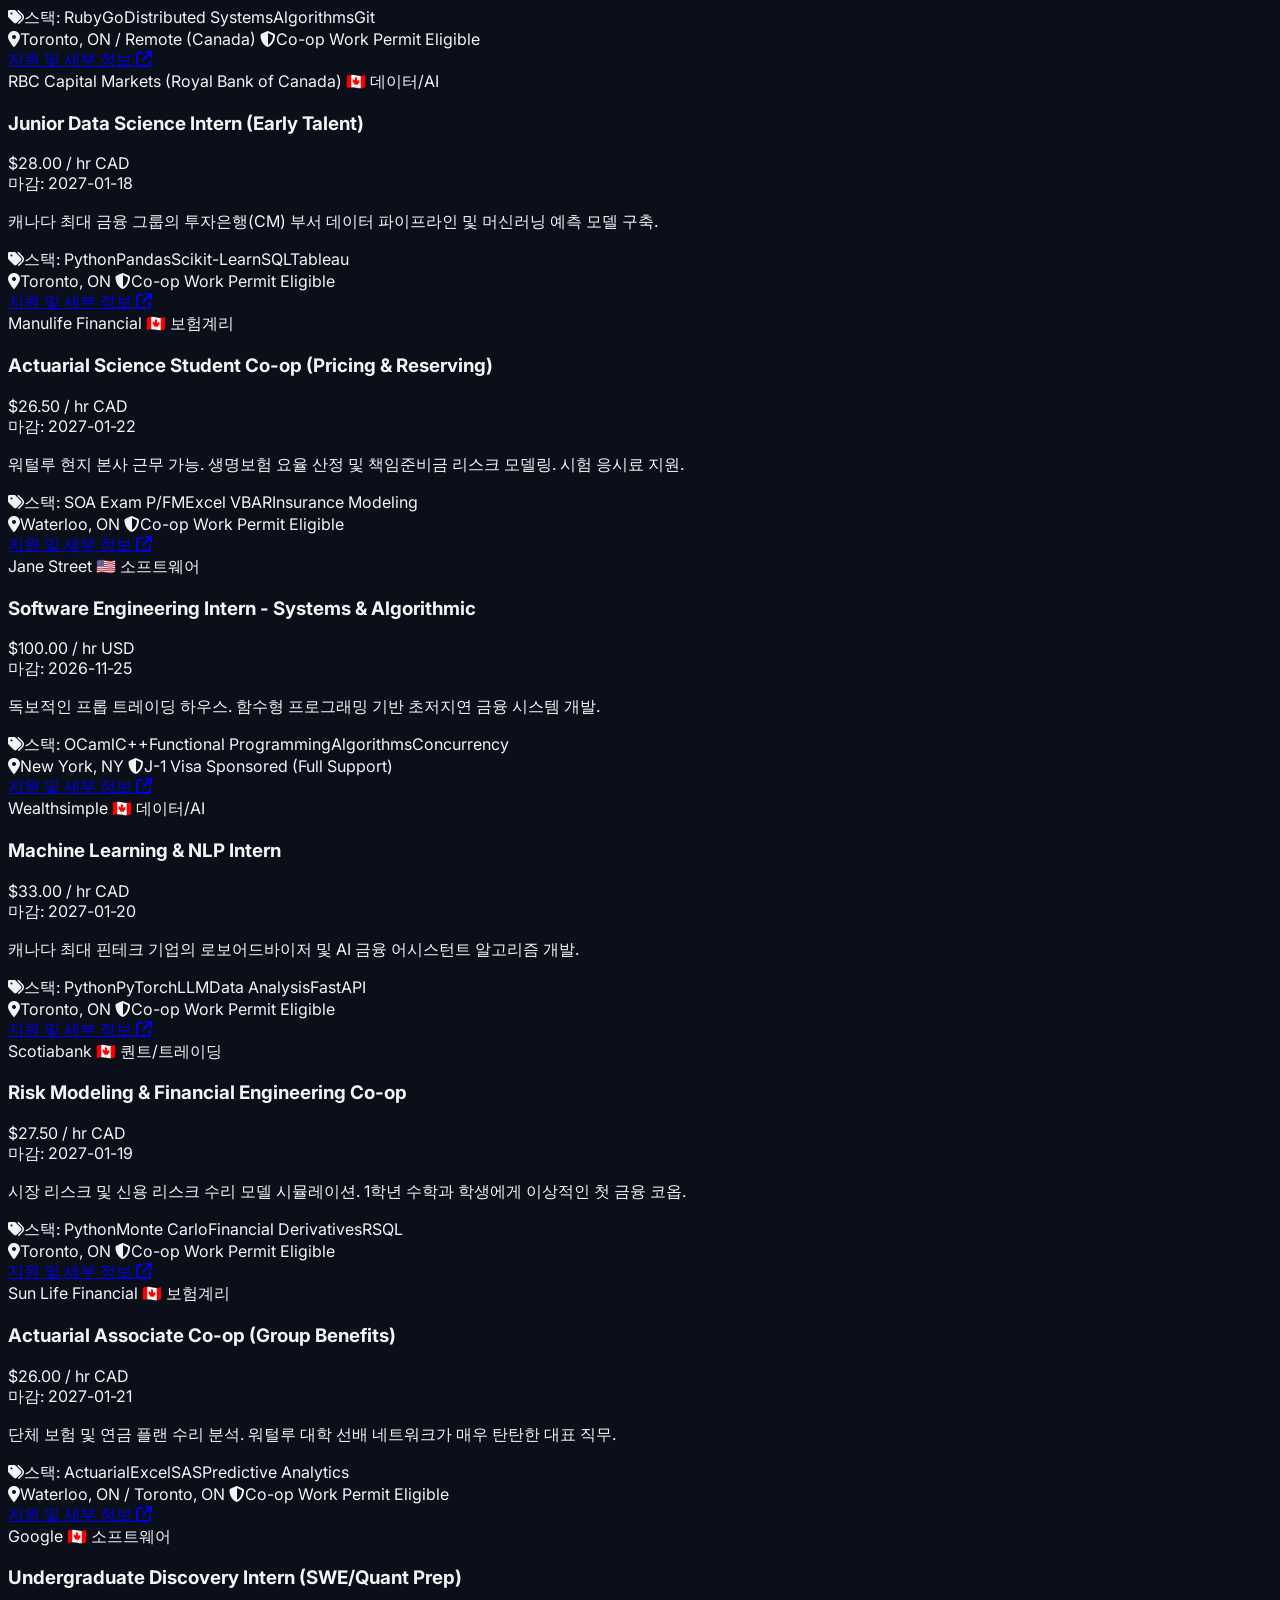
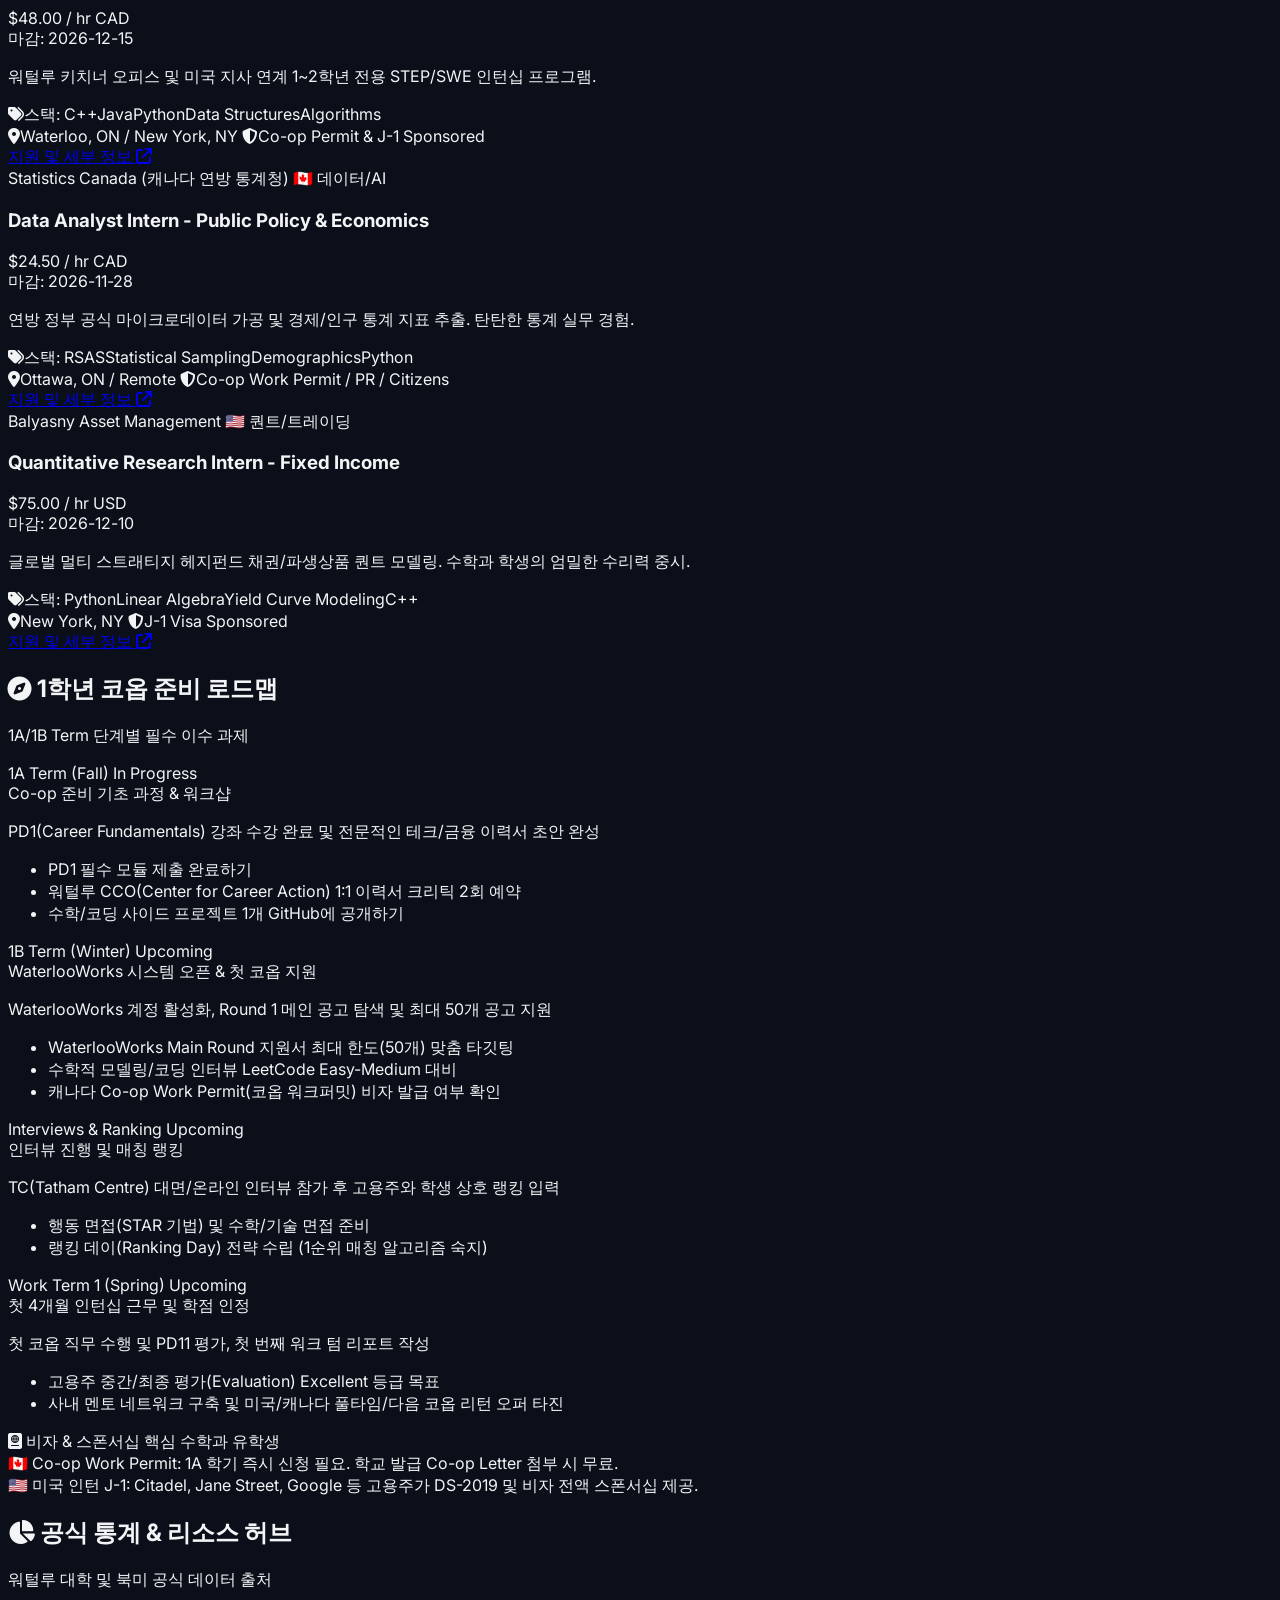
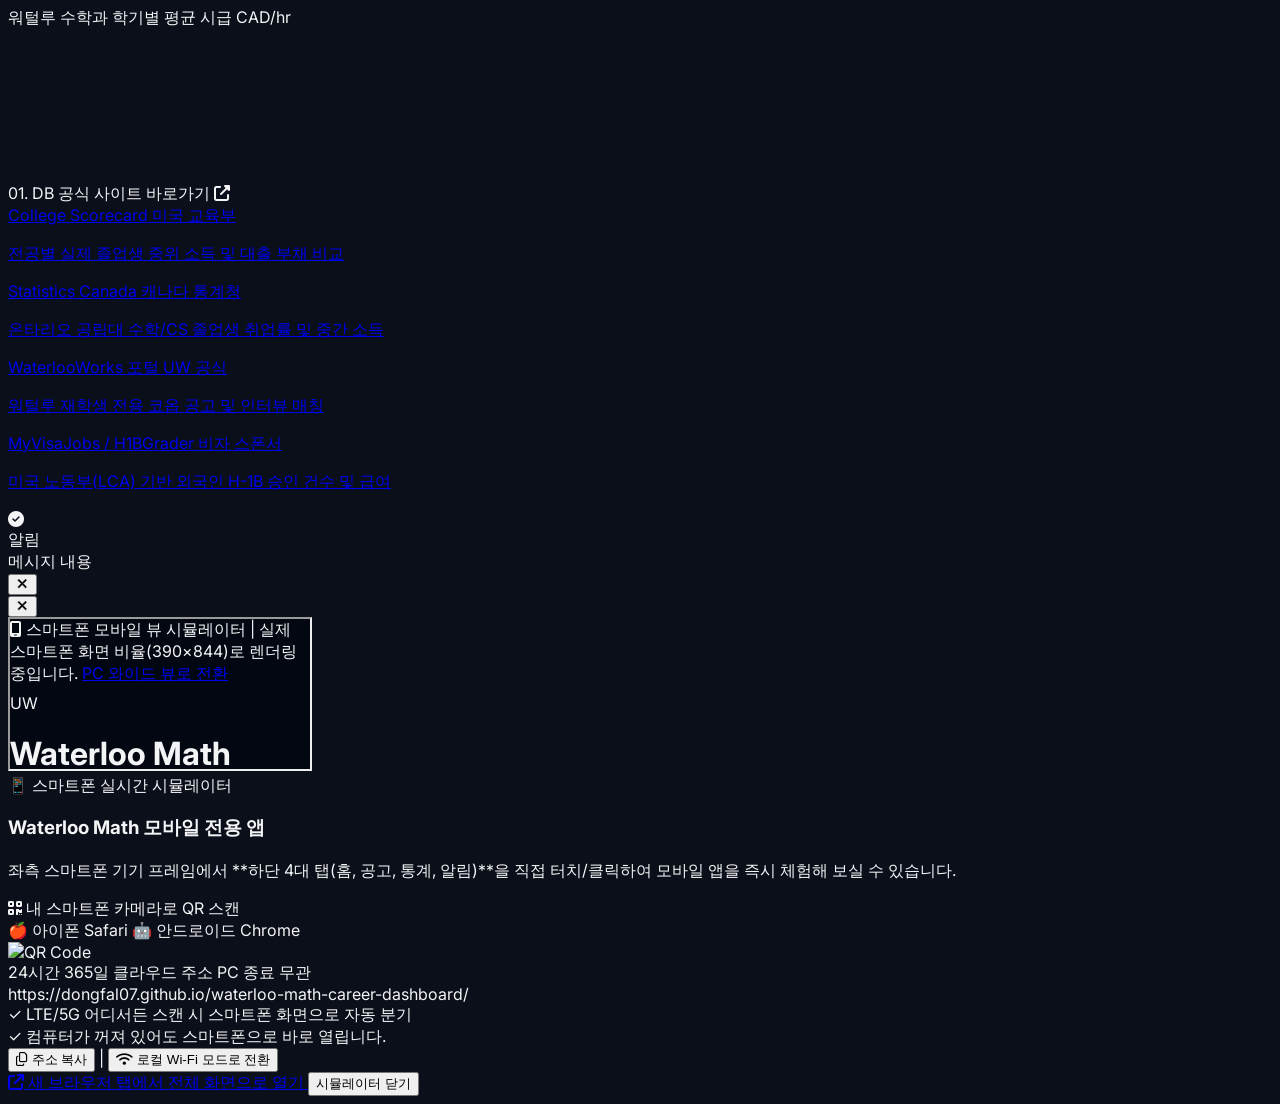
==== commit d8a996be: "fix: prevent duplicate cron notifications, filter expired deadlines, and update 2026-2027 schedule" ====
--- a/web/desktop_dashboard.html
+++ b/web/desktop_dashboard.html
@@ -64,13 +64,13 @@
         <div class="flex items-center space-x-1.5 text-red-400 font-medium whitespace-nowrap">
           <i class="fa-solid fa-fire text-red-500 text-[11px] shrink-0"></i>
           <span class="whitespace-nowrap">이력서 검토 마감:</span>
-          <span class="font-bold px-1.5 py-0.5 bg-red-950/80 text-red-300 rounded border border-red-800/70 whitespace-nowrap shrink-0 text-[10.5px]" data-due-date="2026-10-15">D-?</span>
+          <span class="font-bold px-1.5 py-0.5 bg-red-950/80 text-red-300 rounded border border-red-800/70 whitespace-nowrap shrink-0 text-[10.5px]" data-due-date="2026-11-20">D-?</span>
         </div>
         <span class="text-gray-600 shrink-0">|</span>
         <div class="flex items-center space-x-1.5 text-amber-300 font-medium whitespace-nowrap">
           <i class="fa-solid fa-briefcase text-[11px] shrink-0"></i>
           <span class="whitespace-nowrap">서머 퀀트 인턴:</span>
-          <span class="font-bold px-1.5 py-0.5 bg-amber-950/80 text-amber-200 rounded border border-amber-800/70 whitespace-nowrap shrink-0 text-[10.5px]" data-due-date="2026-10-31">D-?</span>
+          <span class="font-bold px-1.5 py-0.5 bg-amber-950/80 text-amber-200 rounded border border-amber-800/70 whitespace-nowrap shrink-0 text-[10.5px]" data-due-date="2026-12-04">D-?</span>
         </div>
       </div>
 
@@ -783,18 +783,18 @@
 
     function getFallbackPostings() {
       return [
-        { id: "post-01", title: "Quantitative Trading Summer Intern (Undergrad)", company: "Citadel / Citadel Securities", location: "New York, NY", country: "US", track: "quant", target_level: "1st/2nd Year Undergrads", hourly_rate: "$90.00 / hr USD", visa_sponsorship: "J-1 Visa Sponsored (Full Assistance)", source: "RippleMatch", url: "https://www.citadel.com/careers/students/", deadline: "2026-10-15", tags: ["Python", "C++", "Probability", "Mental Math"], summary: "수학/통계 역량을 활용한 알고리즘 트레이딩 전략 수립 및 백테스팅." },
-        { id: "post-02", title: "Quantitative Research Analyst Co-op", company: "CPP Investments (캐나다 연금투자위원회)", location: "Toronto, ON", country: "CA", track: "quant", target_level: "1st/2nd/3rd Year", hourly_rate: "$32.50 / hr CAD", visa_sponsorship: "Co-op Work Permit Eligible", source: "WaterlooWorks", url: "https://www.cppinvestments.com/careers", deadline: "2026-10-20", tags: ["Python", "SQL", "Time Series", "FARM"], summary: "글로벌 공공 연기금 글로벌 주식/대체투자 퀀트 리서치. 온타리오주 최고의 금융 코옵." },
-        { id: "post-03", title: "Software Engineering Intern - Core Infrastructure", company: "Shopify", location: "Toronto, ON / Remote", country: "CA", track: "software", target_level: "1st/2nd Year Undergrads", hourly_rate: "$35.00 / hr CAD", visa_sponsorship: "Co-op Work Permit Eligible", source: "WaterlooWorks", url: "https://www.shopify.com/careers/internships", deadline: "2026-10-12", tags: ["Ruby", "Go", "Distributed Systems", "Git"], summary: "캐나다 최대 테크 기업의 대규모 트래픽 처리 인프라 개발." },
-        { id: "post-04", title: "Junior Data Science Intern (Early Talent)", company: "RBC Capital Markets", location: "Toronto, ON", country: "CA", track: "data_ai", target_level: "1st/2nd Year", hourly_rate: "$28.00 / hr CAD", visa_sponsorship: "Co-op Work Permit Eligible", source: "WaterlooWorks / Magnet", url: "https://jobs.rbc.com/ca/en/student-early-talent", deadline: "2026-10-18", tags: ["Python", "Pandas", "Scikit-Learn", "SQL"], summary: "캐나다 최대 금융 그룹의 투자은행 데이터 파이프라인 및 머신러닝 예측 모델 구축." },
-        { id: "post-05", title: "Actuarial Science Student Co-op", company: "Manulife Financial", location: "Waterloo, ON", country: "CA", track: "actuary", target_level: "1st/2nd Year", hourly_rate: "$26.50 / hr CAD", visa_sponsorship: "Co-op Work Permit Eligible", source: "WaterlooWorks", url: "https://www.manulife.com/en/careers/students.html", deadline: "2026-10-25", tags: ["SOA Exam P/FM", "Excel VBA", "R"], summary: "워털루 현지 본사 근무 가능. 생명보험 요율 산정 및 책임준비금 리스크 모델링." },
-        { id: "post-06", title: "Software Engineering Intern - Systems", company: "Jane Street", location: "New York, NY", country: "US", track: "software", target_level: "All Undergrads", hourly_rate: "$100.00 / hr USD", visa_sponsorship: "J-1 Visa Sponsored (Full Support)", source: "Handshake", url: "https://www.janestreet.com/join-jane-street/programs-and-internships/", deadline: "2026-10-08", tags: ["OCaml", "C++", "Algorithms"], summary: "독보적인 프롭 트레이딩 하우스. 함수형 프로그래밍 기반 초저지연 금융 시스템 개발." },
-        { id: "post-07", title: "Machine Learning & NLP Intern", company: "Wealthsimple", location: "Toronto, ON", country: "CA", track: "data_ai", target_level: "1st/2nd Year", hourly_rate: "$33.00 / hr CAD", visa_sponsorship: "Co-op Work Permit Eligible", source: "RippleMatch", url: "https://www.wealthsimple.com/en-ca/careers", deadline: "2026-10-30", tags: ["Python", "PyTorch", "LLM", "FastAPI"], summary: "캐나다 최대 핀테크 기업의 로보어드바이저 및 AI 금융 어시스턴트 알고리즘 개발." },
-        { id: "post-08", title: "Risk Modeling & Financial Engineering Co-op", company: "Scotiabank", location: "Toronto, ON", country: "CA", track: "quant", target_level: "1st/2nd Year (Math/FARM)", hourly_rate: "$27.50 / hr CAD", visa_sponsorship: "Co-op Work Permit Eligible", source: "WaterlooWorks", url: "https://www.scotiabank.com/careers", deadline: "2026-10-22", tags: ["Python", "Monte Carlo", "Financial Derivatives"], summary: "시장 리스크 및 신용 리스크 수리 모델 시뮬레이션. 1학년 첫 금융 코옵으로 이상적." },
-        { id: "post-09", title: "Actuarial Associate Co-op", company: "Sun Life Financial", location: "Waterloo, ON", country: "CA", track: "actuary", target_level: "1st/2nd Year", hourly_rate: "$26.00 / hr CAD", visa_sponsorship: "Co-op Work Permit Eligible", source: "WaterlooWorks", url: "https://www.sunlife.com/en/careers/students-and-graduates/", deadline: "2026-10-24", tags: ["Actuarial", "Excel", "SAS"], summary: "단체 보험 및 연금 플랜 수리 분석. 워털루 동문 네트워크 탄탄." },
-        { id: "post-10", title: "Undergraduate Discovery Intern (SWE)", company: "Google", location: "Waterloo, ON / NY", country: "CA", track: "software", target_level: "1st/2nd Year (Early Career)", hourly_rate: "$48.00 / hr CAD", visa_sponsorship: "Co-op Permit & J-1", source: "WayUp", url: "https://careers.google.com/students/", deadline: "2026-10-15", tags: ["C++", "Java", "Python", "Algorithms"], summary: "워털루 키치너 오피스 및 미국 지사 연계 1~2학년 전용 STEP/SWE 인턴십." },
-        { id: "post-11", title: "Data Analyst Intern - Public Policy", company: "Statistics Canada (통계청)", location: "Ottawa, ON / Remote", country: "CA", track: "data_ai", target_level: "1st Year Undergrads", hourly_rate: "$24.50 / hr CAD", visa_sponsorship: "Co-op Work Permit Eligible", source: "Magnet", url: "https://www.statcan.gc.ca/en/employment", deadline: "2026-11-05", tags: ["R", "SAS", "Statistical Sampling"], summary: "연방 정부 공식 마이크로데이터 가공 및 경제/인구 통계 지표 추출." },
-        { id: "post-12", title: "Quantitative Research Intern", company: "Balyasny Asset Management", location: "New York, NY", country: "US", track: "quant", target_level: "Undergrad (Math, CS)", hourly_rate: "$75.00 / hr USD", visa_sponsorship: "J-1 Visa Sponsored", source: "Handshake", url: "https://www.bamfunds.com/careers", deadline: "2026-10-31", tags: ["Python", "Linear Algebra", "Yield Curve"], summary: "글로벌 멀티 스트래티지 헤지펀드 채권/파생상품 퀀트 모델링." }
+        { id: "post-01", title: "Quantitative Trading Summer Intern (Undergrad)", company: "Citadel / Citadel Securities", location: "New York, NY", country: "US", track: "quant", target_level: "1st/2nd Year Undergrads", hourly_rate: "$90.00 / hr USD", visa_sponsorship: "J-1 Visa Sponsored (Full Assistance)", source: "RippleMatch", url: "https://www.citadel.com/careers/students/", deadline: "2026-11-30", tags: ["Python", "C++", "Probability", "Mental Math"], summary: "수학/통계 역량을 활용한 알고리즘 트레이딩 전략 수립 및 백테스팅." },
+        { id: "post-02", title: "Quantitative Research Analyst Co-op", company: "CPP Investments (캐나다 연금투자위원회)", location: "Toronto, ON", country: "CA", track: "quant", target_level: "1st/2nd/3rd Year", hourly_rate: "$32.50 / hr CAD", visa_sponsorship: "Co-op Work Permit Eligible", source: "WaterlooWorks", url: "https://www.cppinvestments.com/careers", deadline: "2027-01-19", tags: ["Python", "SQL", "Time Series", "FARM"], summary: "글로벌 공공 연기금 글로벌 주식/대체투자 퀀트 리서치. 온타리오주 최고의 금융 코옵." },
+        { id: "post-03", title: "Software Engineering Intern - Core Infrastructure", company: "Shopify", location: "Toronto, ON / Remote", country: "CA", track: "software", target_level: "1st/2nd Year Undergrads", hourly_rate: "$35.00 / hr CAD", visa_sponsorship: "Co-op Work Permit Eligible", source: "WaterlooWorks", url: "https://www.shopify.com/careers/internships", deadline: "2027-01-15", tags: ["Ruby", "Go", "Distributed Systems", "Git"], summary: "캐나다 최대 테크 기업의 대규모 트래픽 처리 인프라 개발." },
+        { id: "post-04", title: "Junior Data Science Intern (Early Talent)", company: "RBC Capital Markets", location: "Toronto, ON", country: "CA", track: "data_ai", target_level: "1st/2nd Year", hourly_rate: "$28.00 / hr CAD", visa_sponsorship: "Co-op Work Permit Eligible", source: "WaterlooWorks / Magnet", url: "https://jobs.rbc.com/ca/en/student-early-talent", deadline: "2027-01-18", tags: ["Python", "Pandas", "Scikit-Learn", "SQL"], summary: "캐나다 최대 금융 그룹의 투자은행 데이터 파이프라인 및 머신러닝 예측 모델 구축." },
+        { id: "post-05", title: "Actuarial Science Student Co-op", company: "Manulife Financial", location: "Waterloo, ON", country: "CA", track: "actuary", target_level: "1st/2nd Year", hourly_rate: "$26.50 / hr CAD", visa_sponsorship: "Co-op Work Permit Eligible", source: "WaterlooWorks", url: "https://www.manulife.com/en/careers/students.html", deadline: "2027-01-22", tags: ["SOA Exam P/FM", "Excel VBA", "R"], summary: "워털루 현지 본사 근무 가능. 생명보험 요율 산정 및 책임준비금 리스크 모델링." },
+        { id: "post-06", title: "Software Engineering Intern - Systems", company: "Jane Street", location: "New York, NY", country: "US", track: "software", target_level: "All Undergrads", hourly_rate: "$100.00 / hr USD", visa_sponsorship: "J-1 Visa Sponsored (Full Support)", source: "Handshake", url: "https://www.janestreet.com/join-jane-street/programs-and-internships/", deadline: "2026-11-25", tags: ["OCaml", "C++", "Algorithms"], summary: "독보적인 프롭 트레이딩 하우스. 함수형 프로그래밍 기반 초저지연 금융 시스템 개발." },
+        { id: "post-07", title: "Machine Learning & NLP Intern", company: "Wealthsimple", location: "Toronto, ON", country: "CA", track: "data_ai", target_level: "1st/2nd Year", hourly_rate: "$33.00 / hr CAD", visa_sponsorship: "Co-op Work Permit Eligible", source: "RippleMatch", url: "https://www.wealthsimple.com/en-ca/careers", deadline: "2027-01-20", tags: ["Python", "PyTorch", "LLM", "FastAPI"], summary: "캐나다 최대 핀테크 기업의 로보어드바이저 및 AI 금융 어시스턴트 알고리즘 개발." },
+        { id: "post-08", title: "Risk Modeling & Financial Engineering Co-op", company: "Scotiabank", location: "Toronto, ON", country: "CA", track: "quant", target_level: "1st/2nd Year (Math/FARM)", hourly_rate: "$27.50 / hr CAD", visa_sponsorship: "Co-op Work Permit Eligible", source: "WaterlooWorks", url: "https://www.scotiabank.com/careers", deadline: "2027-01-19", tags: ["Python", "Monte Carlo", "Financial Derivatives"], summary: "시장 리스크 및 신용 리스크 수리 모델 시뮬레이션. 1학년 첫 금융 코옵으로 이상적." },
+        { id: "post-09", title: "Actuarial Associate Co-op", company: "Sun Life Financial", location: "Waterloo, ON", country: "CA", track: "actuary", target_level: "1st/2nd Year", hourly_rate: "$26.00 / hr CAD", visa_sponsorship: "Co-op Work Permit Eligible", source: "WaterlooWorks", url: "https://www.sunlife.com/en/careers/students-and-graduates/", deadline: "2027-01-21", tags: ["Actuarial", "Excel", "SAS"], summary: "단체 보험 및 연금 플랜 수리 분석. 워털루 동문 네트워크 탄탄." },
+        { id: "post-10", title: "Undergraduate Discovery Intern (SWE)", company: "Google", location: "Waterloo, ON / NY", country: "CA", track: "software", target_level: "1st/2nd Year (Early Career)", hourly_rate: "$48.00 / hr CAD", visa_sponsorship: "Co-op Permit & J-1", source: "WayUp", url: "https://careers.google.com/students/", deadline: "2026-12-15", tags: ["C++", "Java", "Python", "Algorithms"], summary: "워털루 키치너 오피스 및 미국 지사 연계 1~2학년 전용 STEP/SWE 인턴십." },
+        { id: "post-11", title: "Data Analyst Intern - Public Policy", company: "Statistics Canada (통계청)", location: "Ottawa, ON / Remote", country: "CA", track: "data_ai", target_level: "1st Year Undergrads", hourly_rate: "$24.50 / hr CAD", visa_sponsorship: "Co-op Work Permit Eligible", source: "Magnet", url: "https://www.statcan.gc.ca/en/employment", deadline: "2026-11-28", tags: ["R", "SAS", "Statistical Sampling"], summary: "연방 정부 공식 마이크로데이터 가공 및 경제/인구 통계 지표 추출." },
+        { id: "post-12", title: "Quantitative Research Intern", company: "Balyasny Asset Management", location: "New York, NY", country: "US", track: "quant", target_level: "Undergrad (Math, CS)", hourly_rate: "$75.00 / hr USD", visa_sponsorship: "J-1 Visa Sponsored", source: "Handshake", url: "https://www.bamfunds.com/careers", deadline: "2026-12-10", tags: ["Python", "Linear Algebra", "Yield Curve"], summary: "글로벌 멀티 스트래티지 헤지펀드 채권/파생상품 퀀트 모델링." }
       ];
     }
   </script>
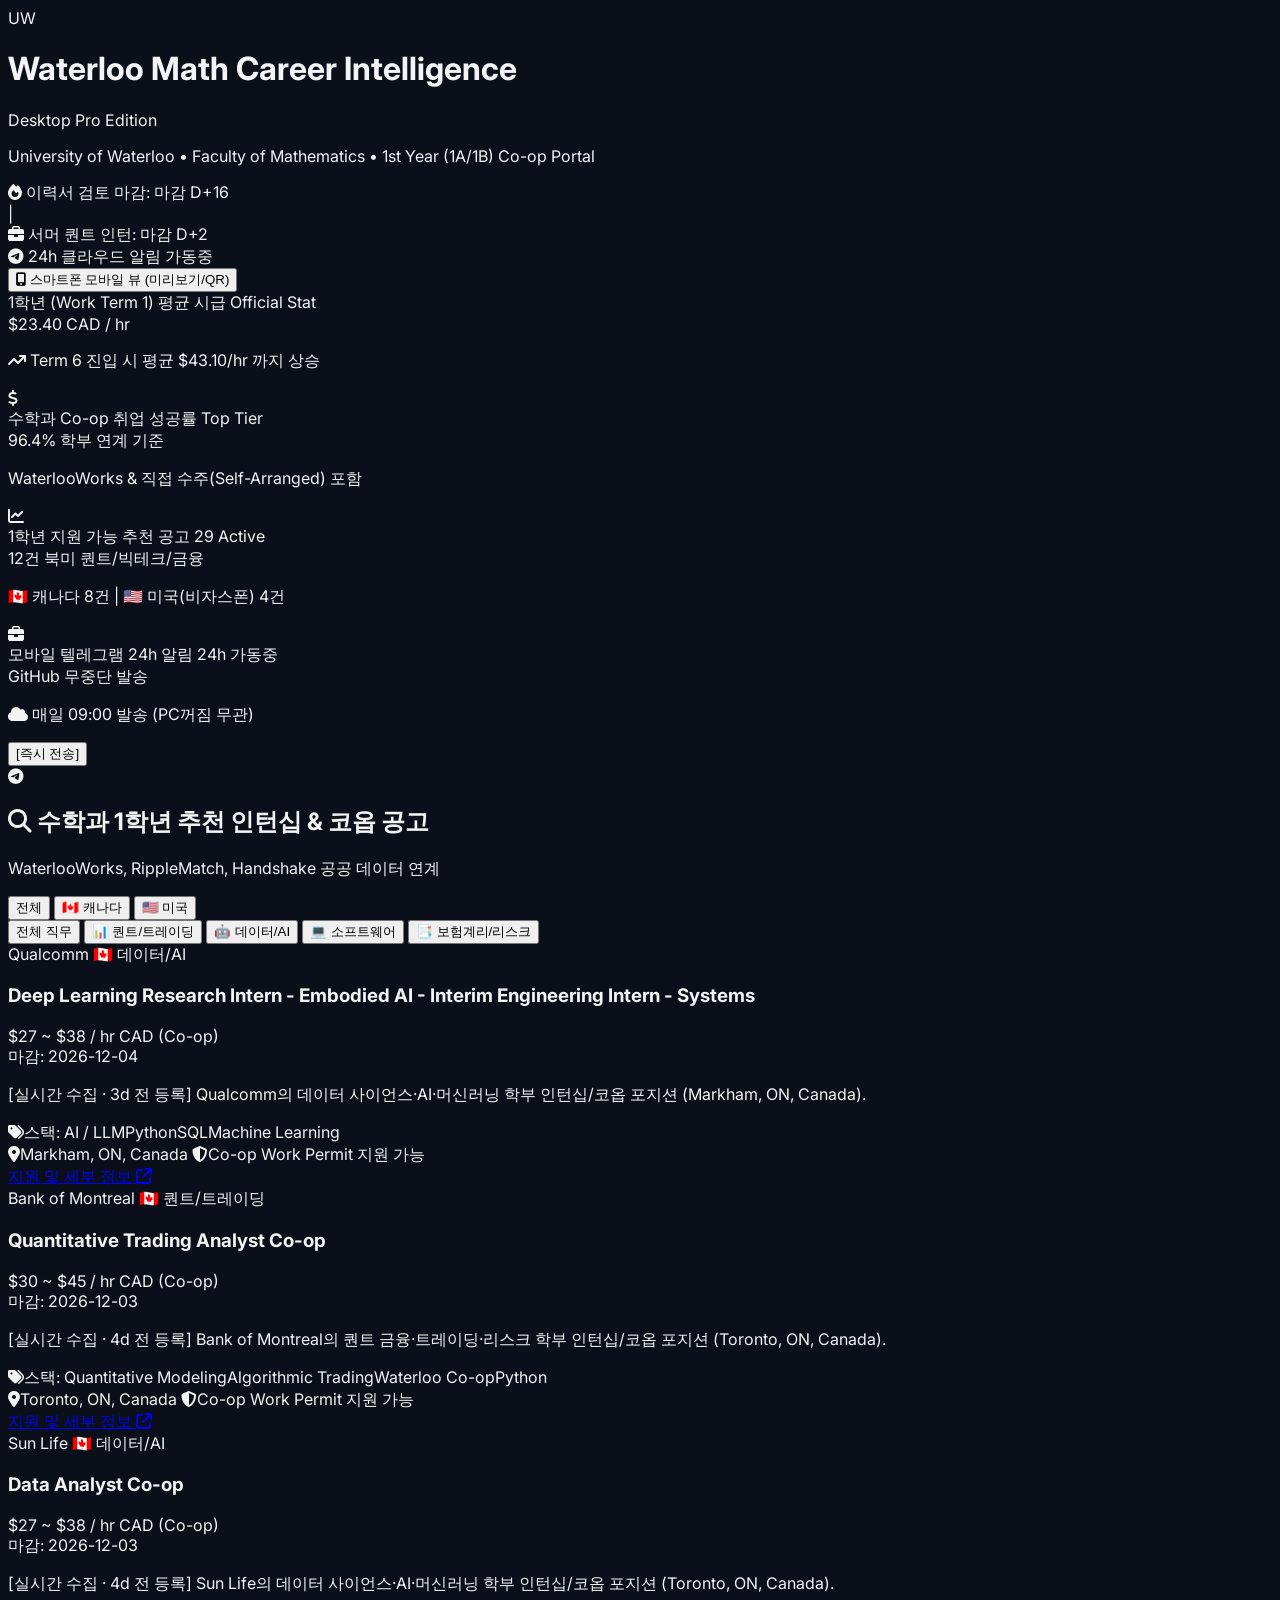
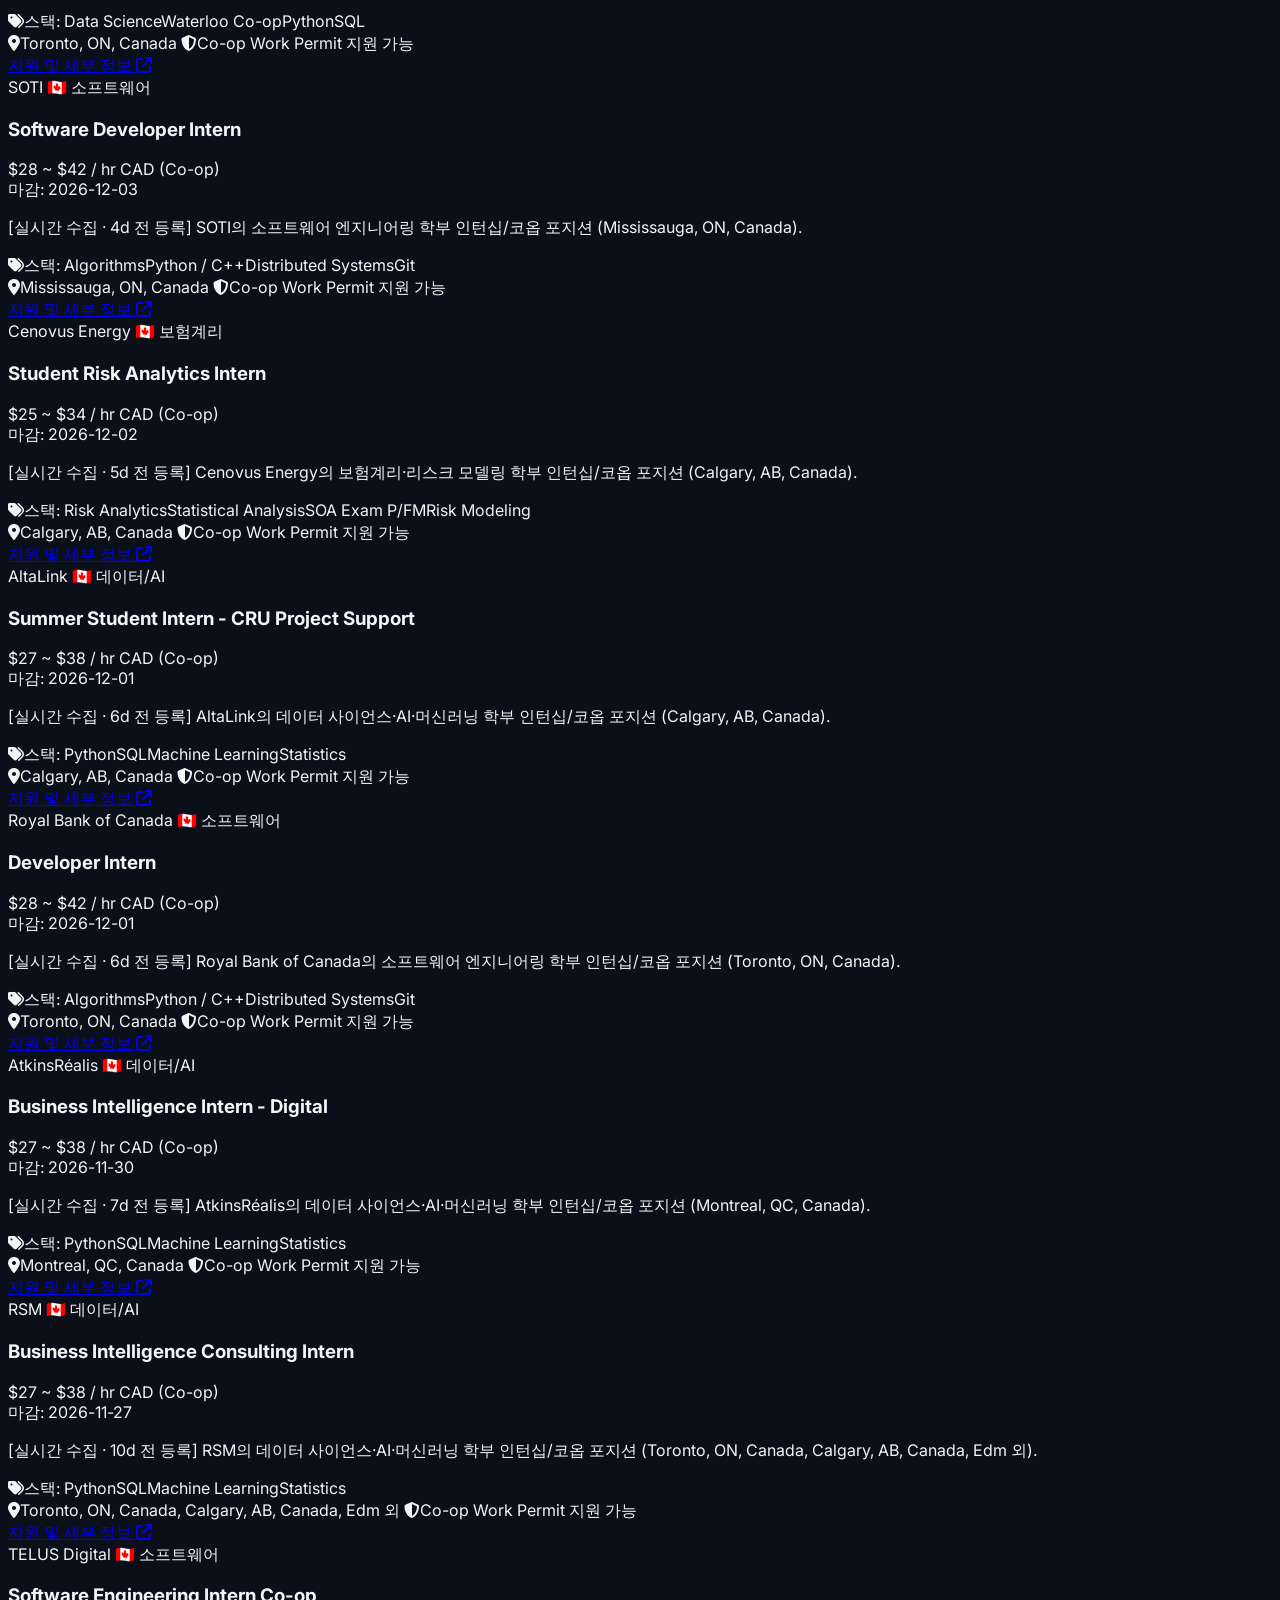
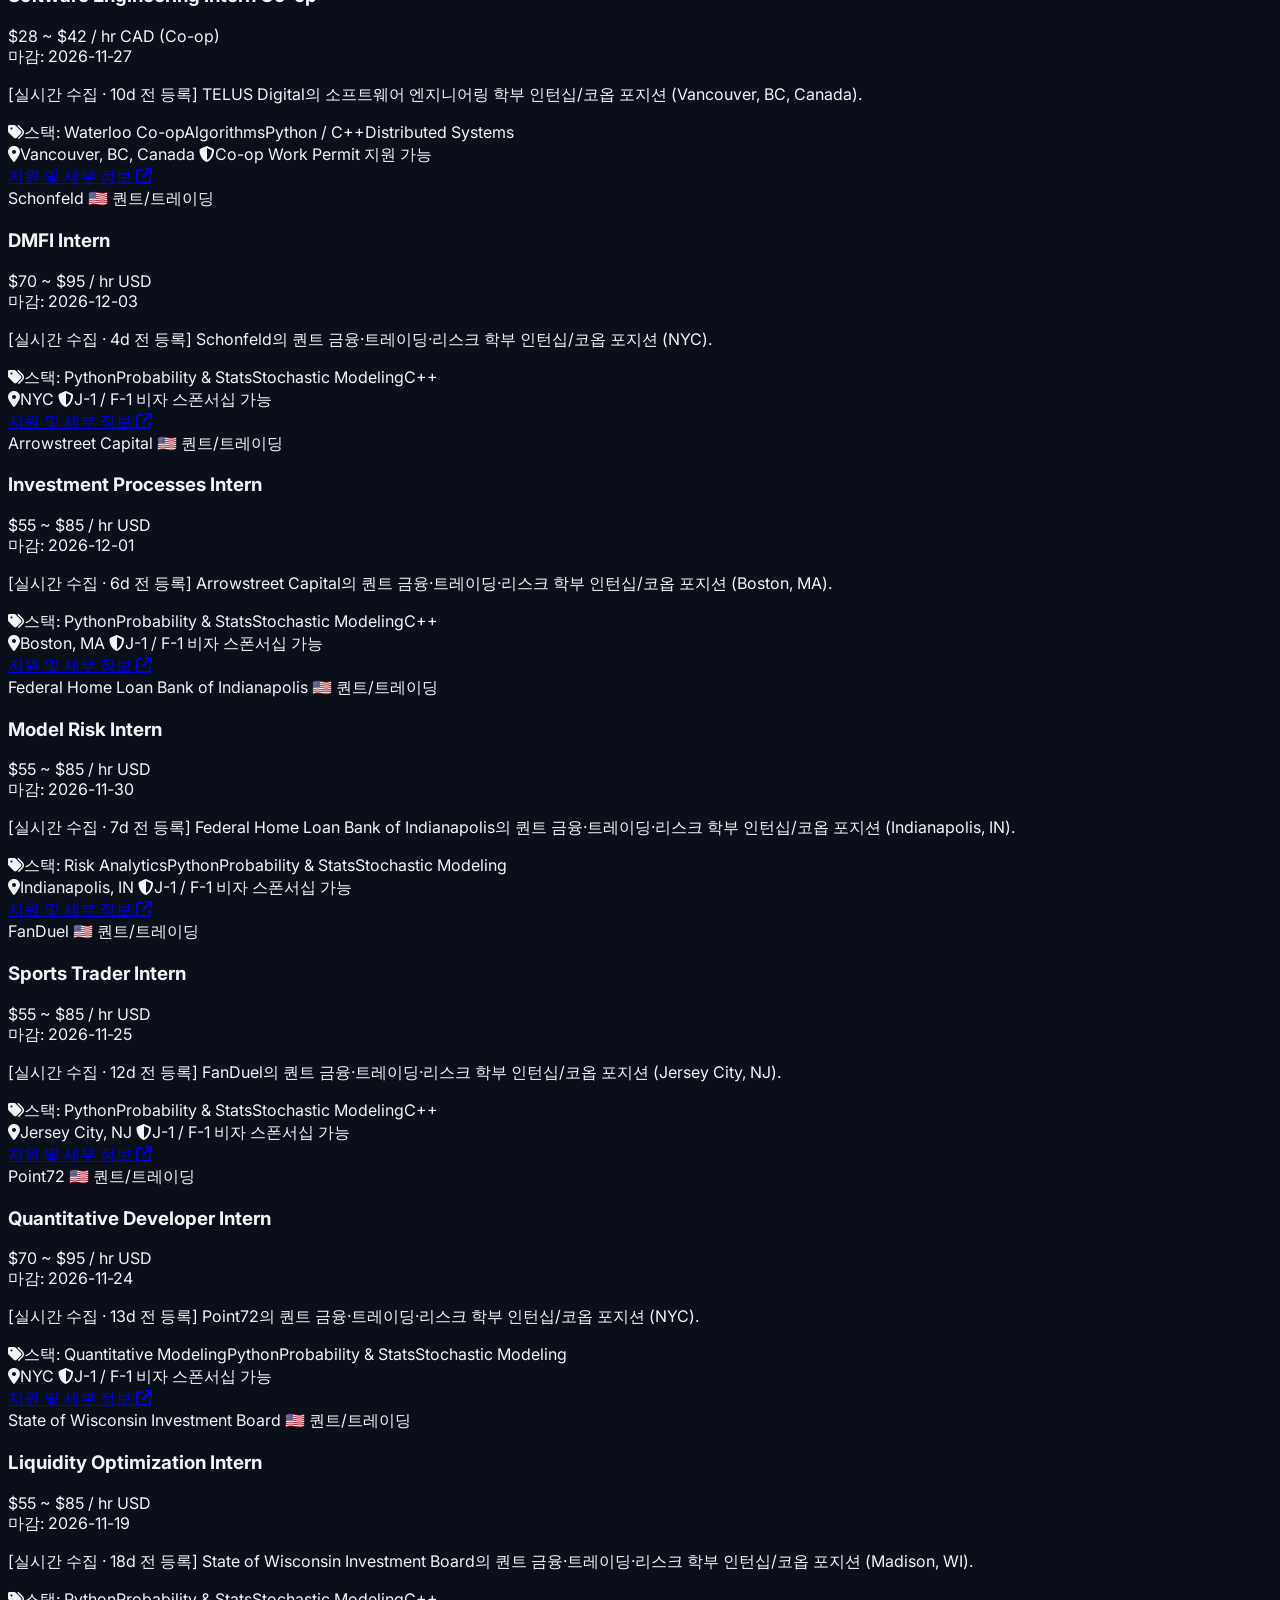
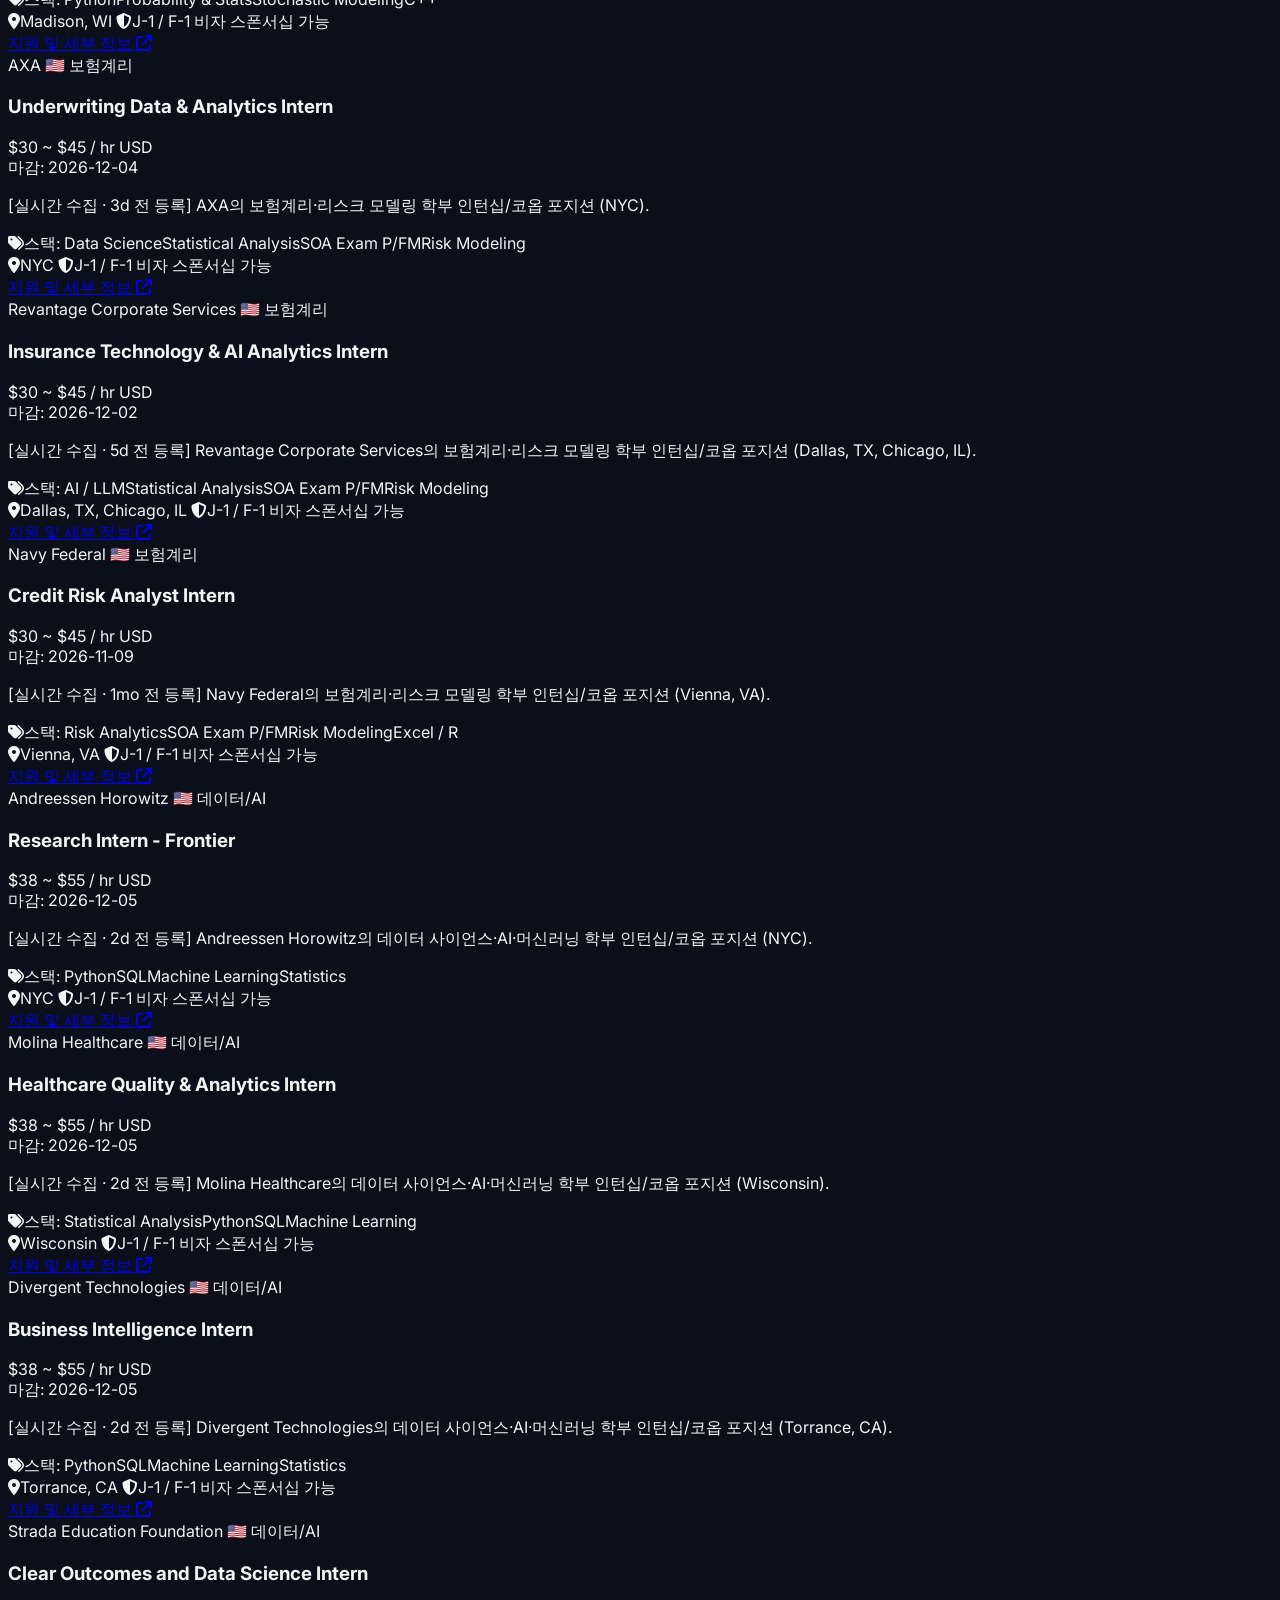
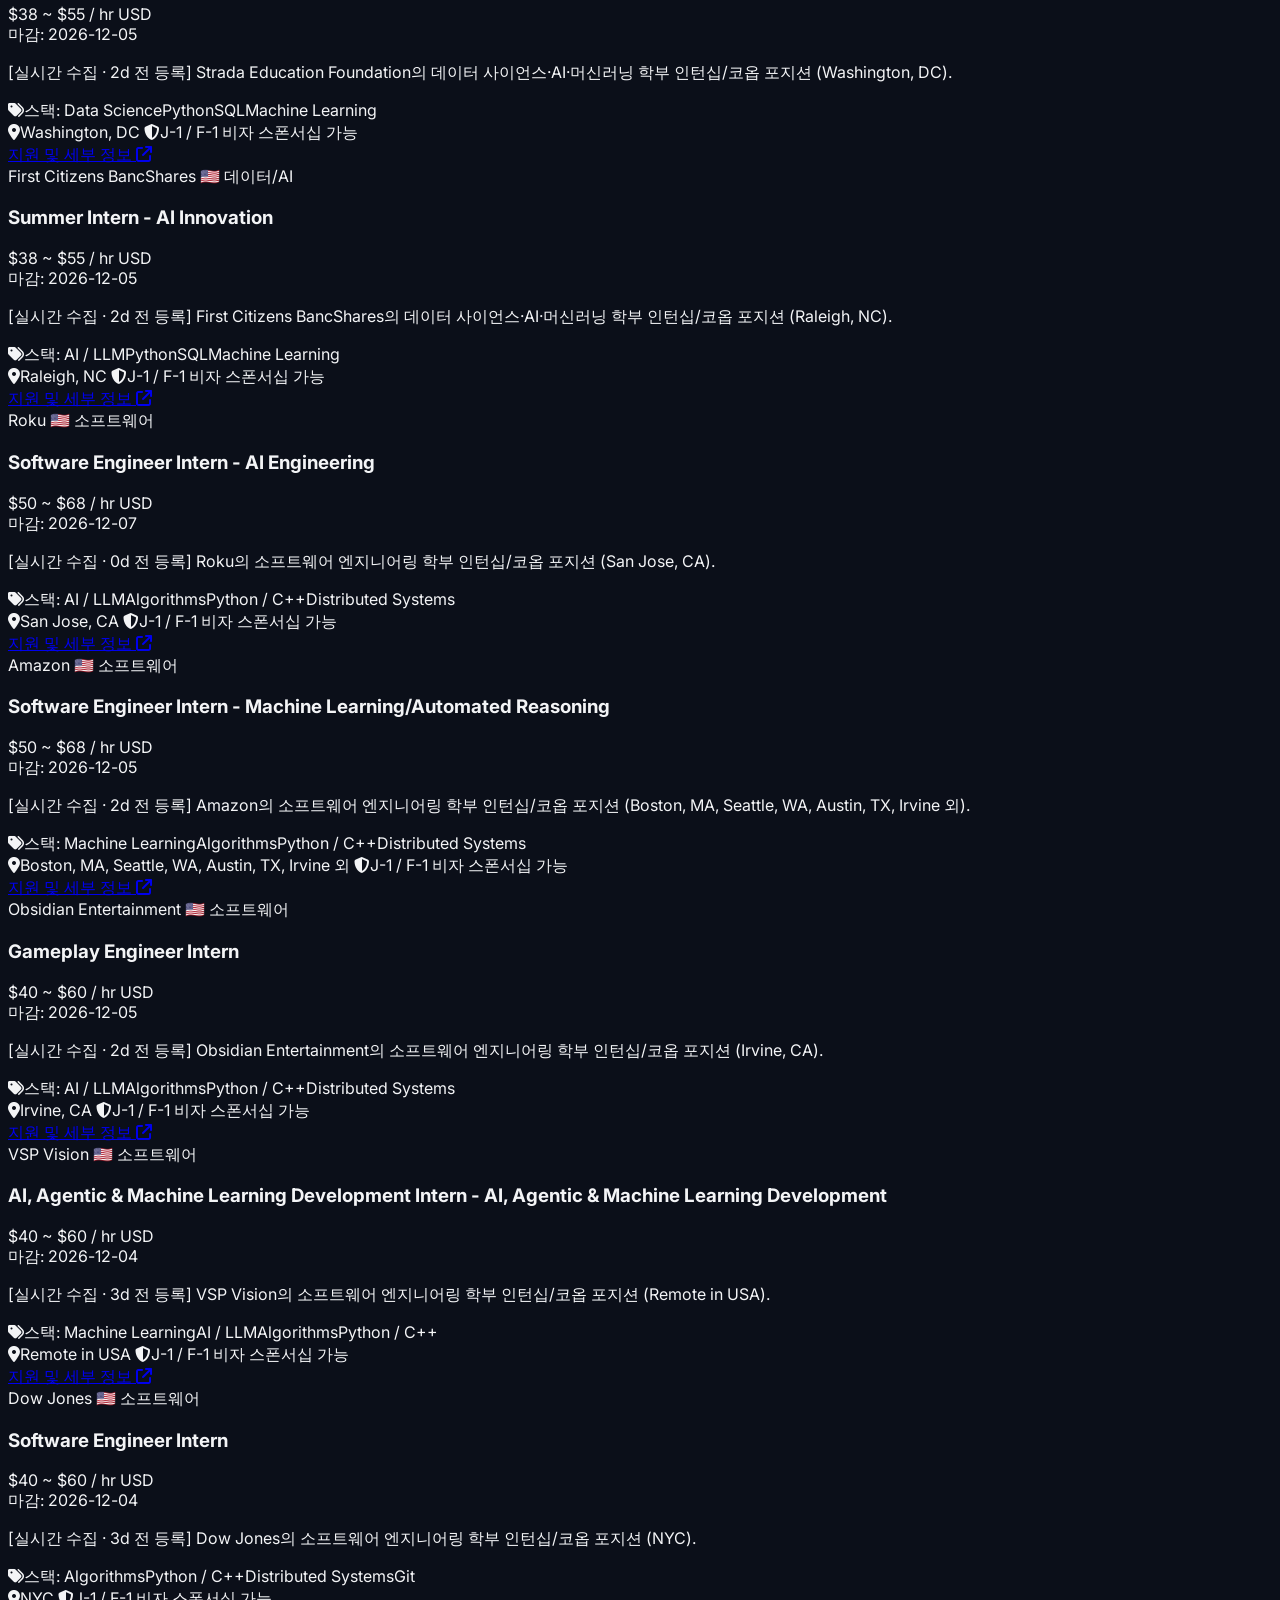
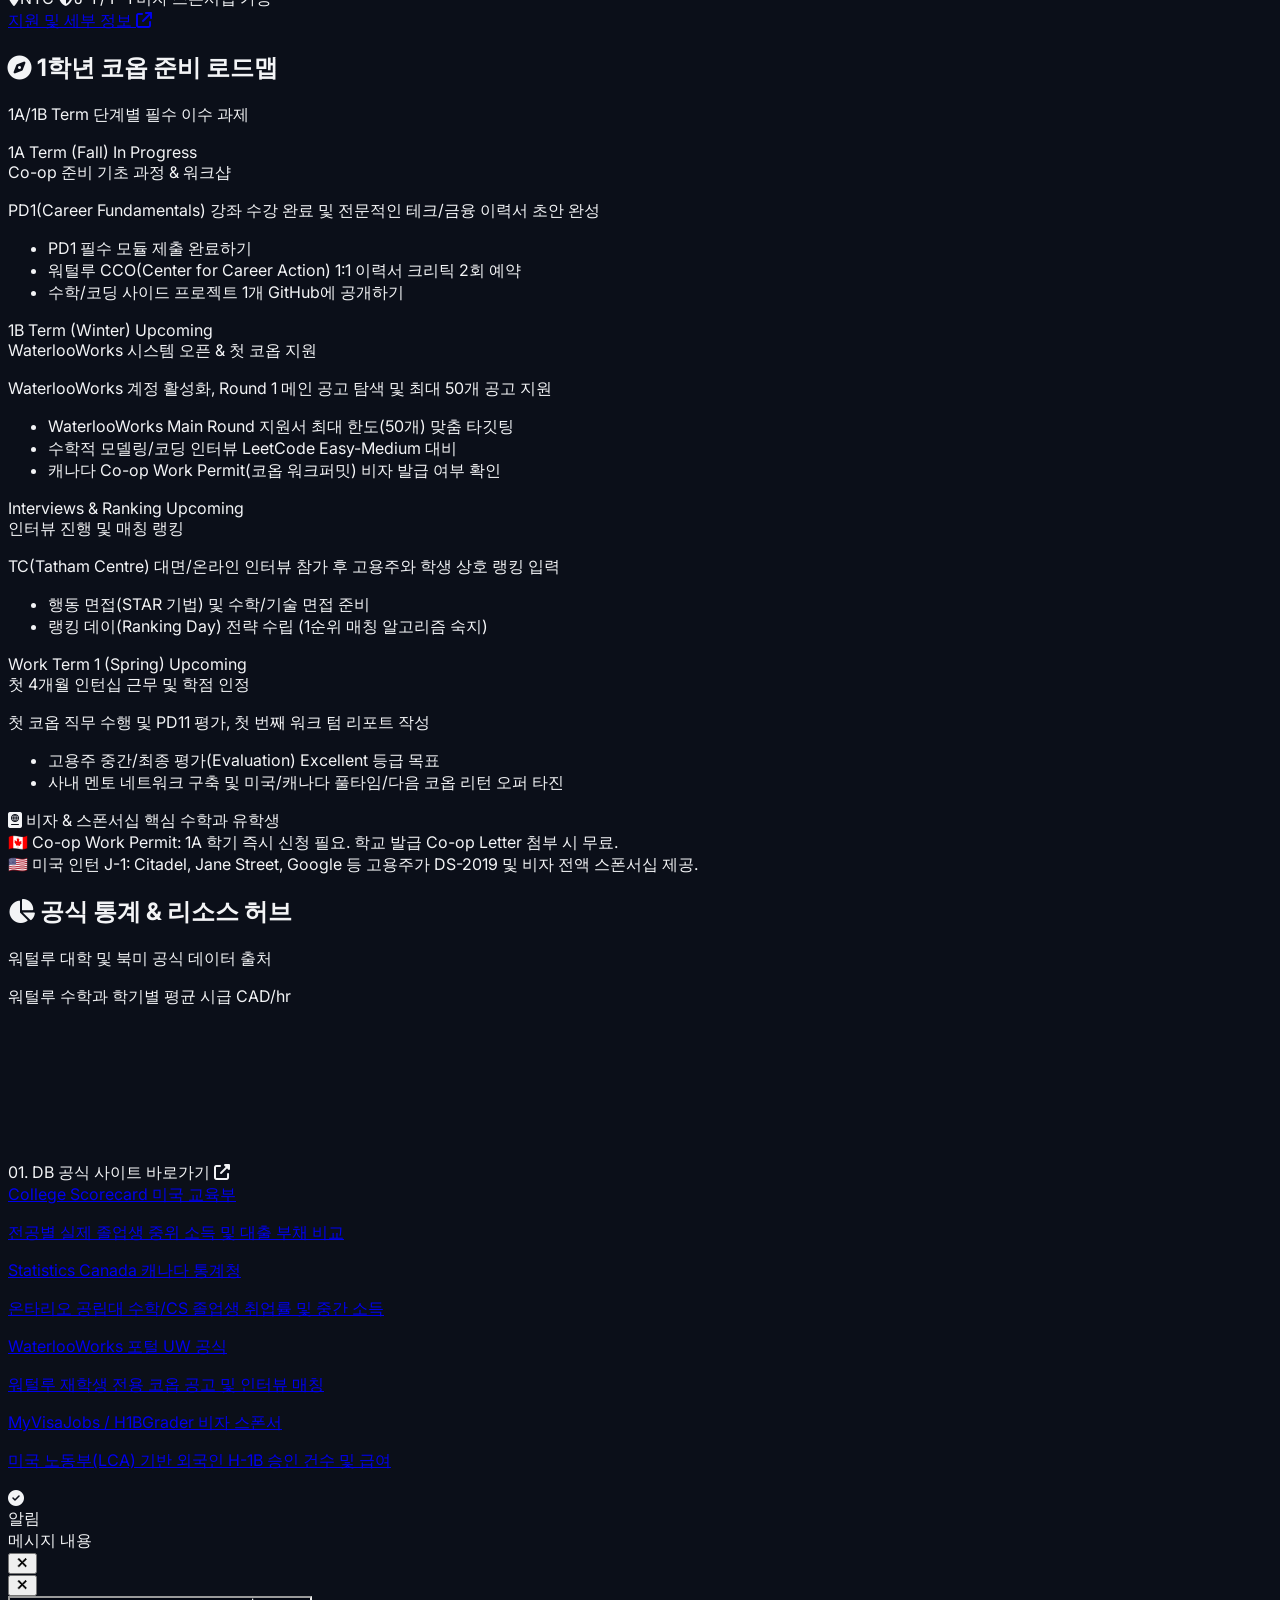
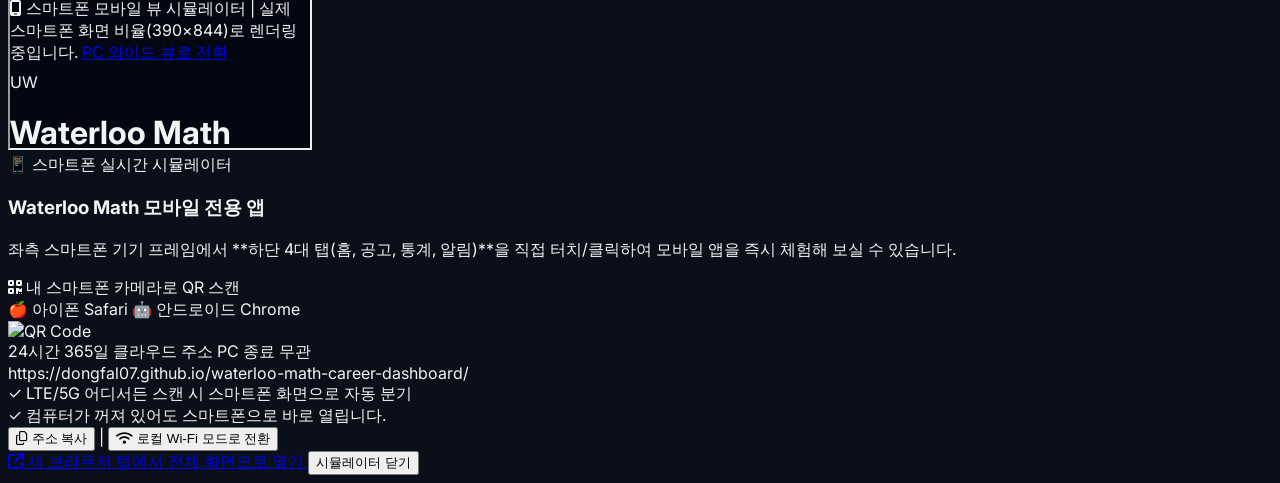
==== commit 7704efa3: "feat: add live North American internship crawler and full official Waterloo Co-op schedule" ====
--- a/web/desktop_dashboard.html
+++ b/web/desktop_dashboard.html
@@ -573,6 +573,14 @@
       });
 
       document.getElementById('badge-job-count').textContent = `${filtered.length} Active`;
+      const totEl = document.getElementById('kpi-total-jobs');
+      const splitEl = document.getElementById('kpi-country-split');
+      if (totEl) totEl.textContent = `${postingsData.length}?`;
+      if (splitEl) {
+        const ca = postingsData.filter(j => j.country === 'CA').length;
+        const us = postingsData.filter(j => j.country === 'US').length;
+        splitEl.textContent = `???? ??? ${ca}? | ???? ??(????) ${us}?`;
+      }
 
       if (filtered.length === 0) {
         container.innerHTML = `
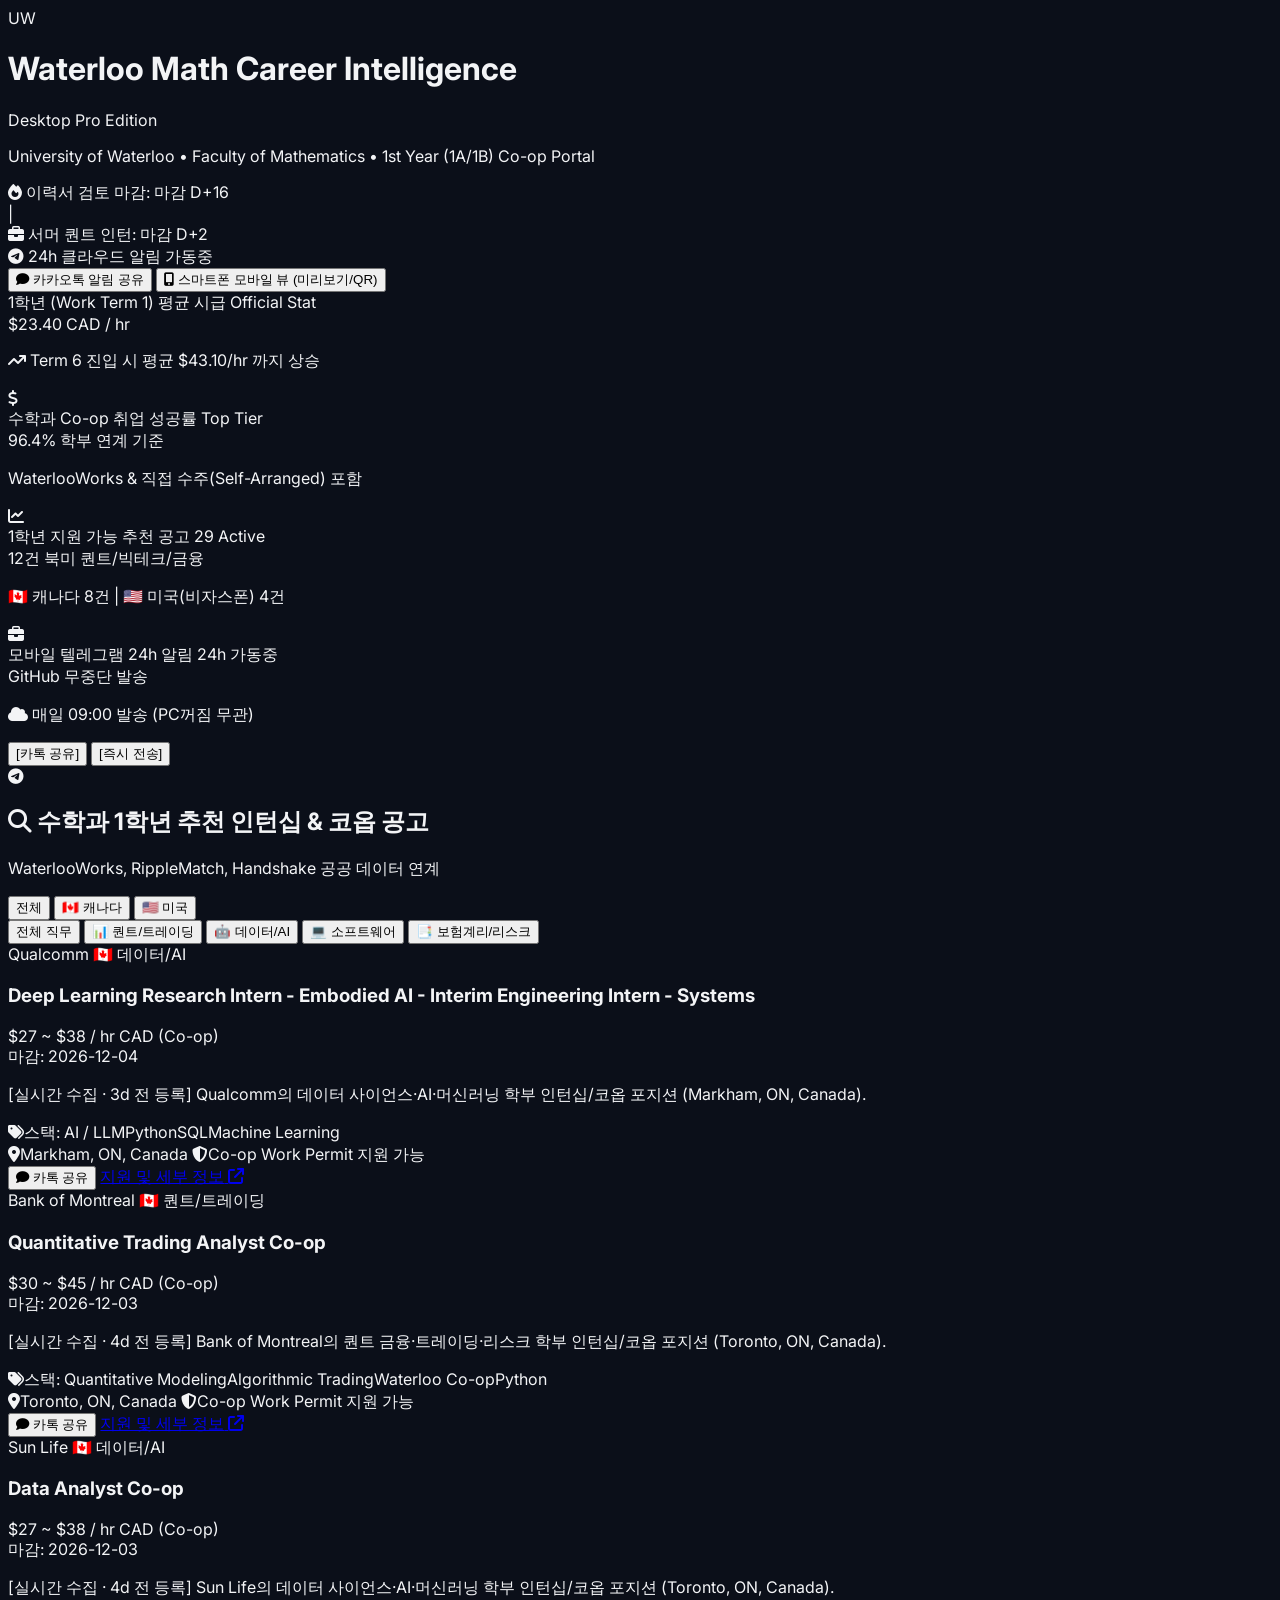
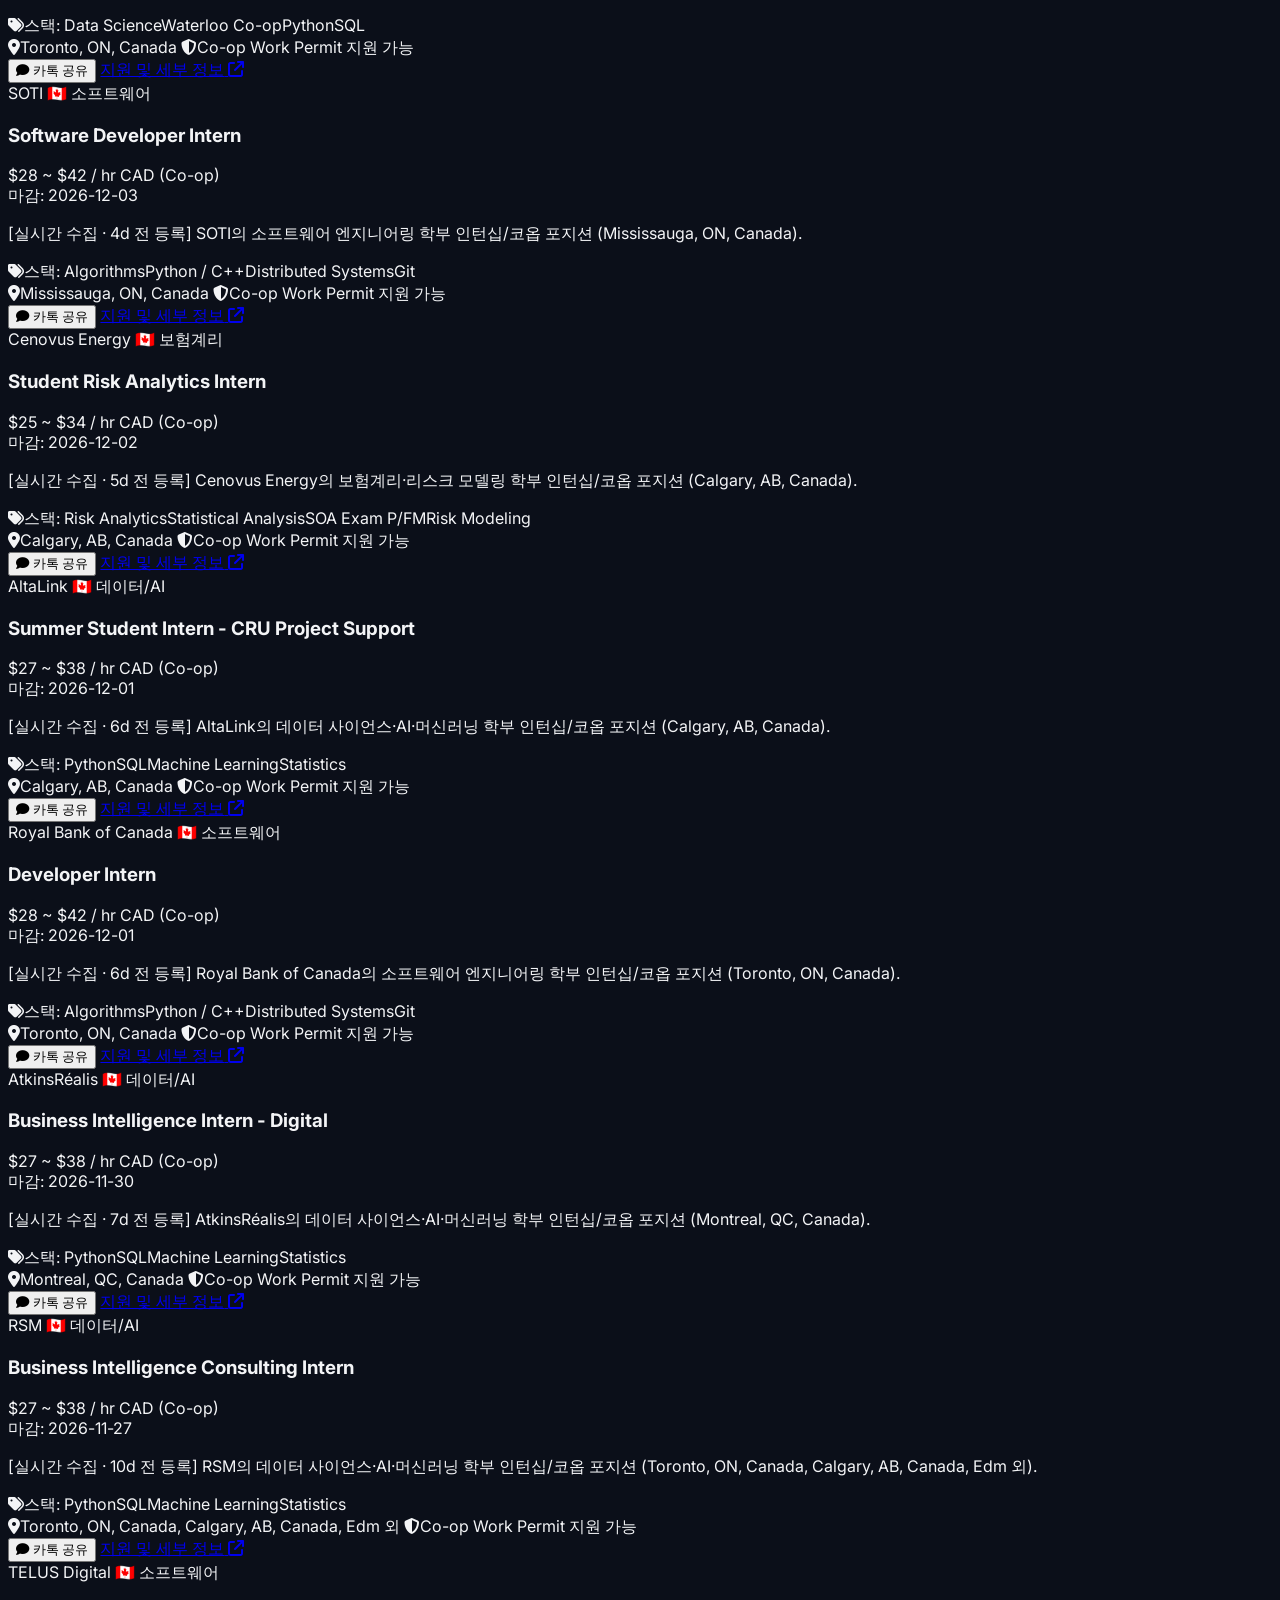
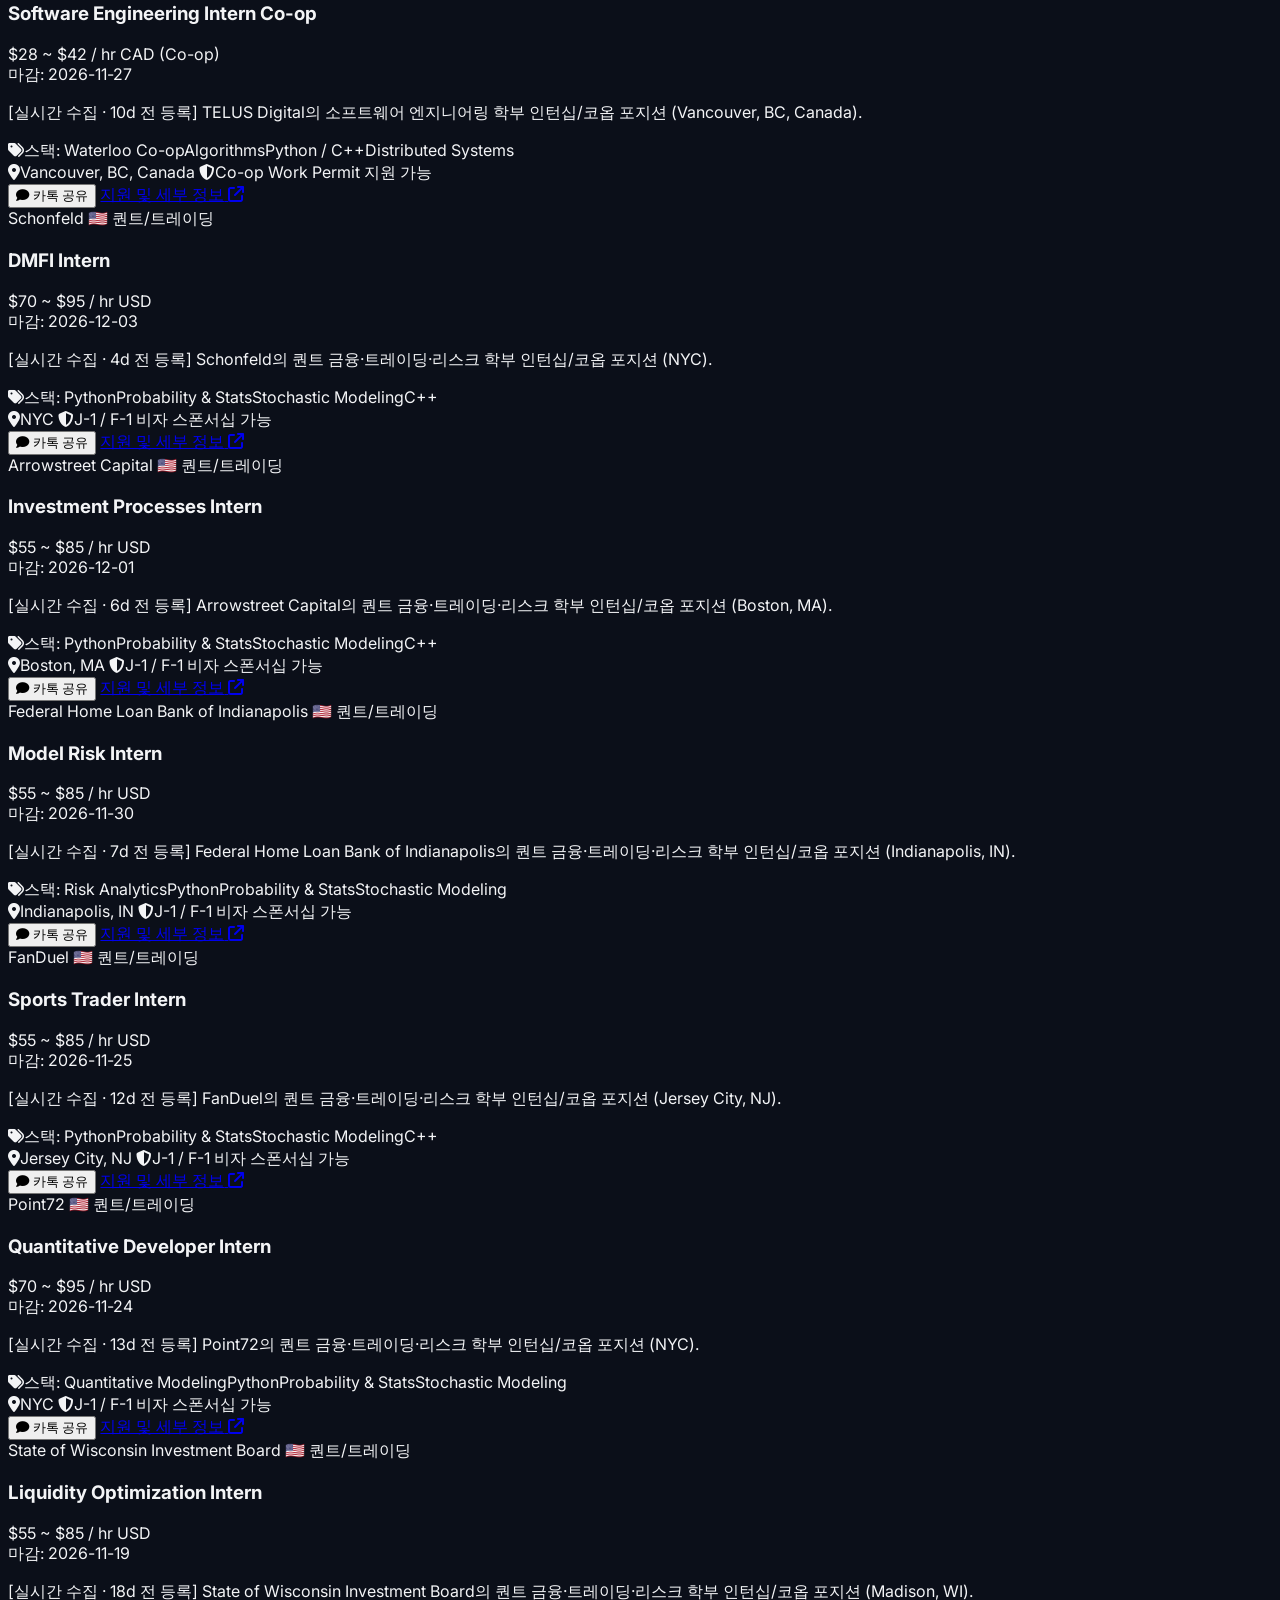
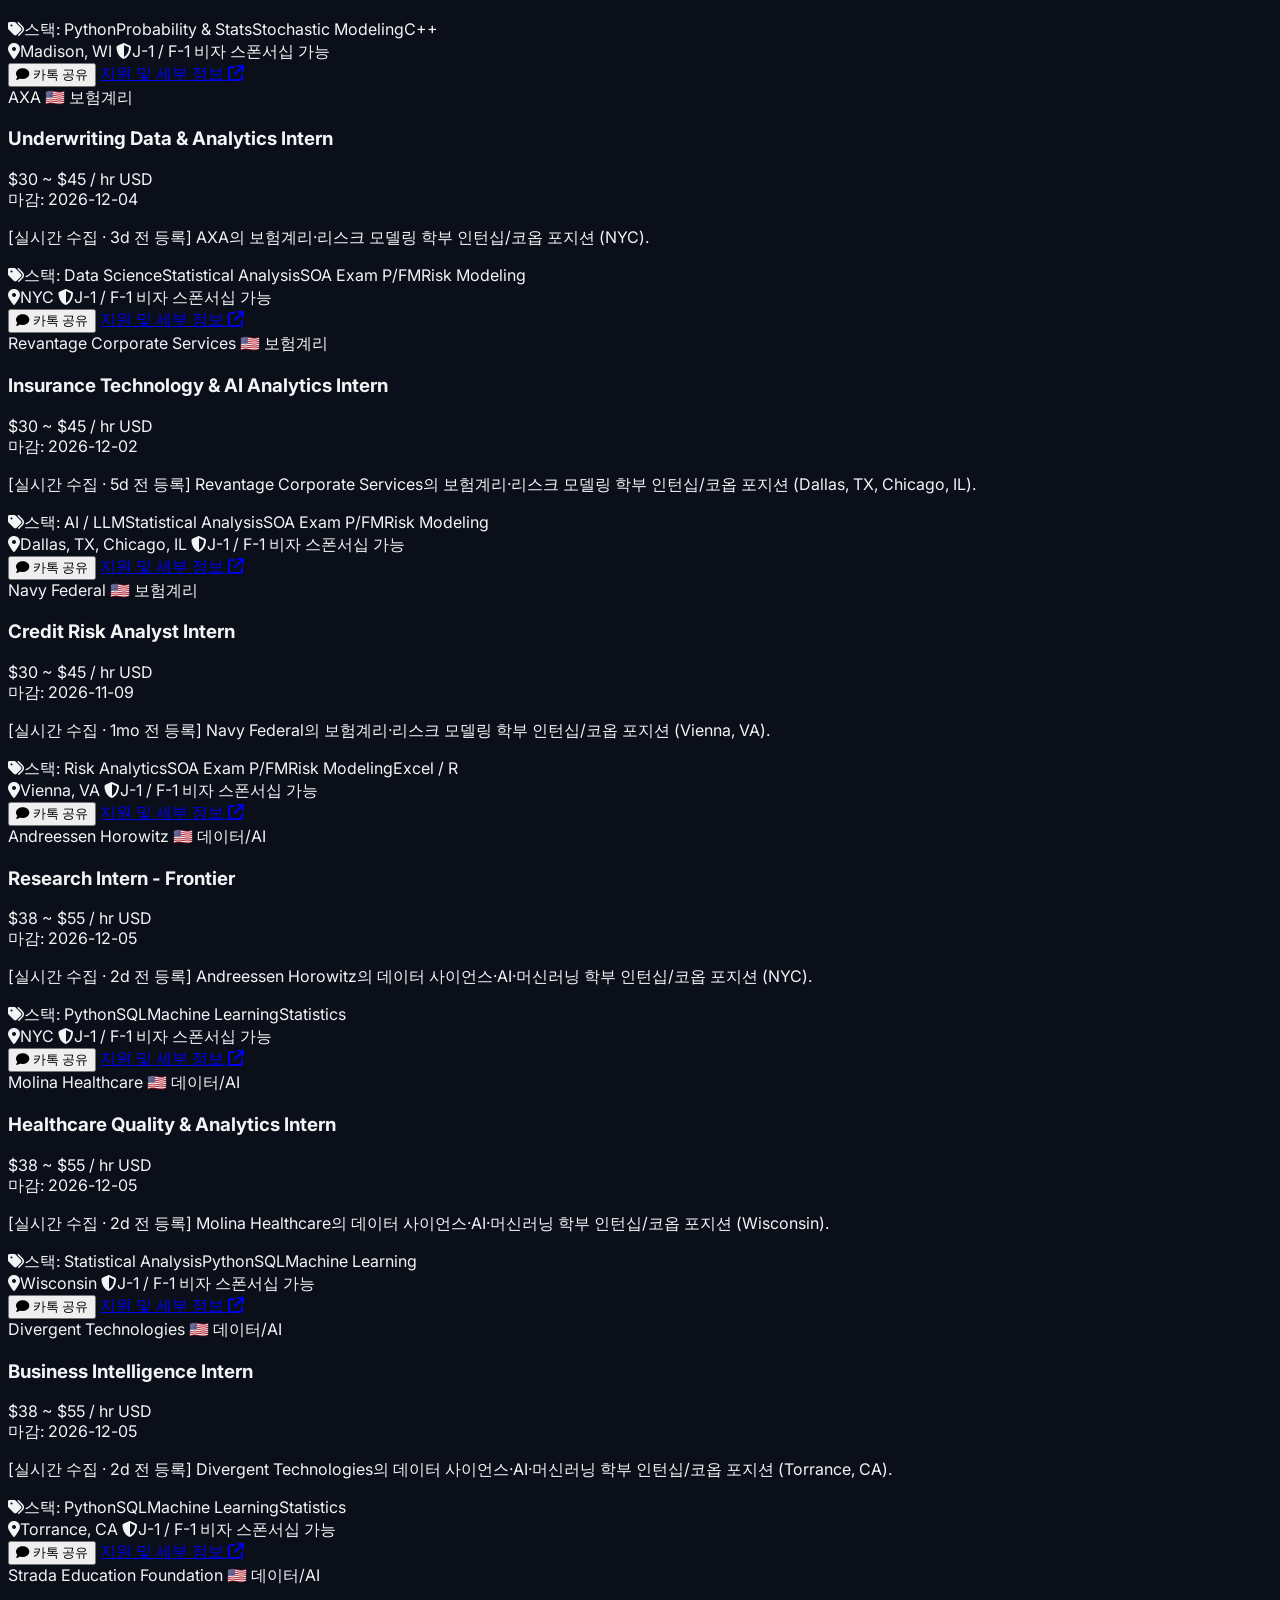
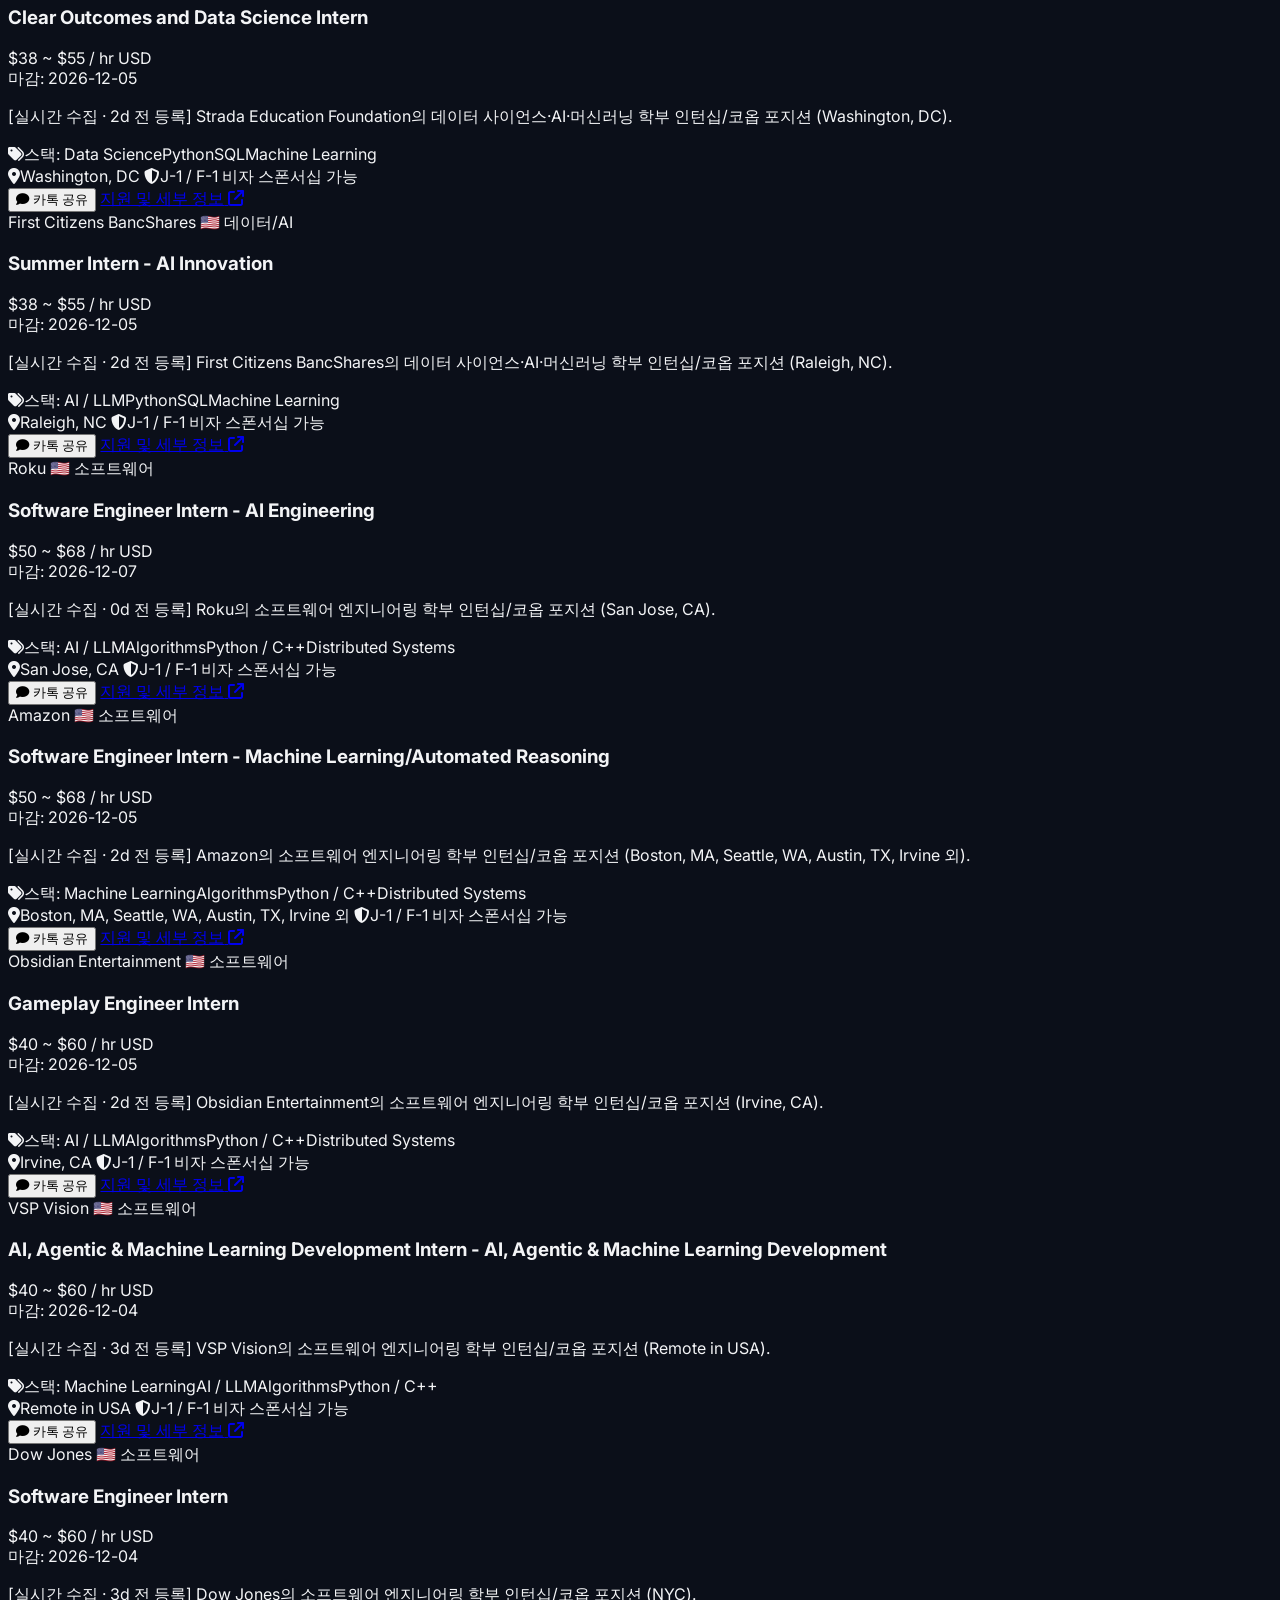
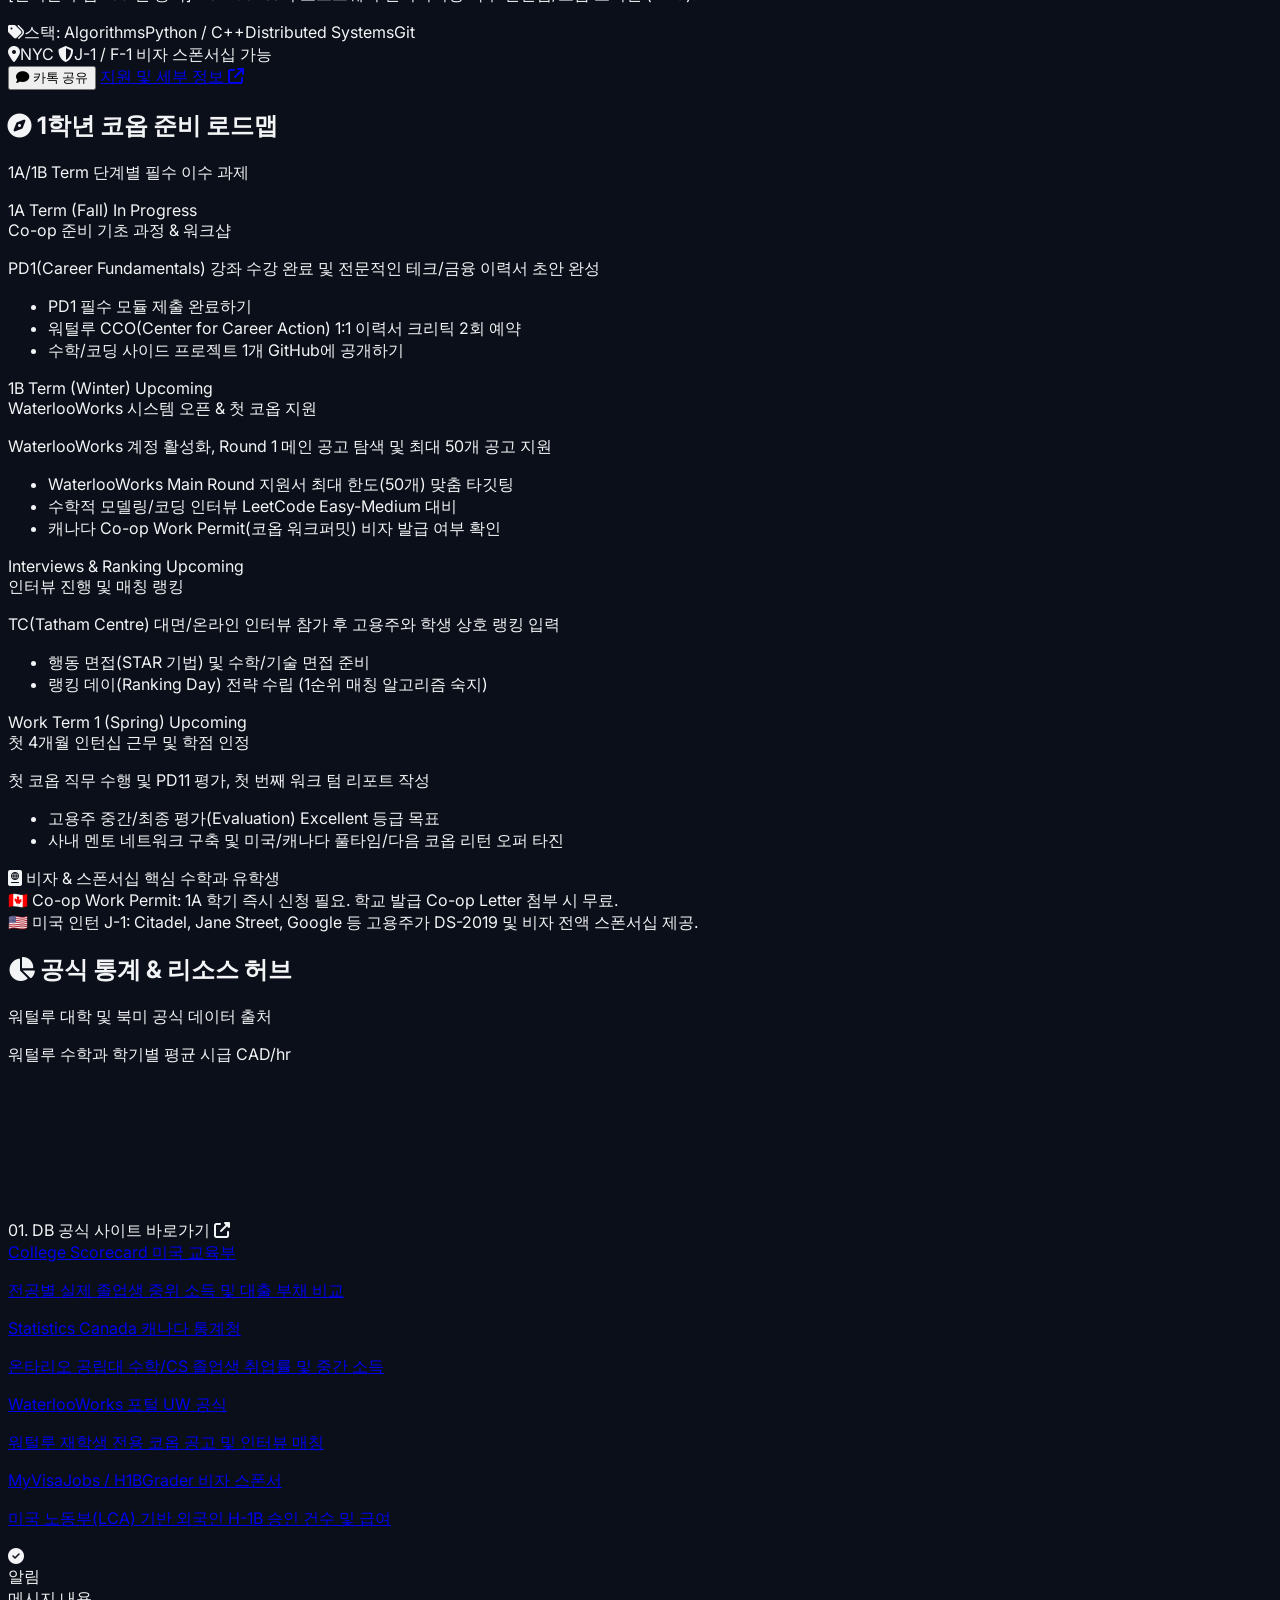
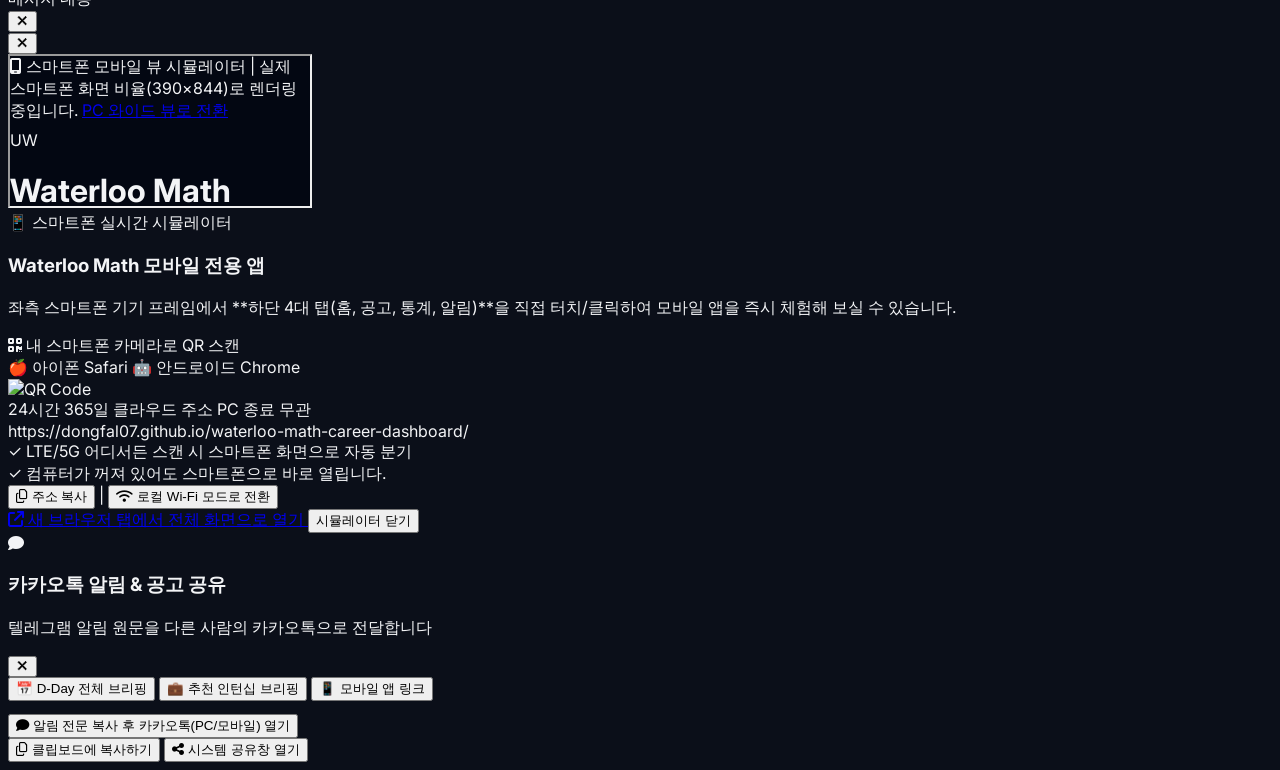
==== commit 9d60fdf9: "feat(share): add KakaoTalk notification & job sharing to mobile/desktop dashboards" ====
--- a/web/desktop_dashboard.html
+++ b/web/desktop_dashboard.html
@@ -75,13 +75,20 @@
       </div>
 
       <!-- Right Action Tools -->
-      <div class="flex items-center space-x-2.5 shrink-0">
+      <div class="flex items-center space-x-2 shrink-0">
         <!-- 텔레그램 연동 상태 뱃지 (줄바꿈 방지 및 자동 스케일링) -->
         <div class="hidden md:flex items-center space-x-1.5 px-2.5 xl:px-3 py-1.5 bg-sky-950/70 border border-sky-800/60 rounded-lg text-[clamp(10px,0.75vw,11px)] text-sky-300 whitespace-nowrap shrink-0">
           <i class="fa-brands fa-telegram text-sky-400 text-sm shrink-0"></i>
           <span class="font-semibold whitespace-nowrap">24h 클라우드 알림 가동중</span>
           <span class="w-1.5 h-1.5 bg-emerald-400 rounded-full animate-pulse ml-0.5 shrink-0"></span>
         </div>
+
+        <!-- 카카오톡 알림/공고 공유 모달 열기 버튼 -->
+        <button onclick="openDesktopKakaoModal('dday')" 
+          class="flex items-center space-x-1.5 px-3 py-2 bg-[#FEE500] hover:bg-[#FDD835] text-[#191919] text-xs font-extrabold rounded-lg shadow-md transition active:scale-95 whitespace-nowrap shrink-0" title="텔레그램 알림 및 추천 공고를 카카오톡으로 공유">
+          <i class="fa-solid fa-comment text-sm shrink-0"></i>
+          <span class="whitespace-nowrap">카카오톡 알림 공유</span>
+        </button>
 
         <!-- 모바일 뷰 시뮬레이터 & QR 열기 버튼 -->
         <button onclick="openMobilePreviewModal()" 
@@ -172,9 +179,14 @@
             <i class="fa-solid fa-cloud mr-1 text-[10px] text-sky-400 shrink-0"></i>
             <span class="truncate">매일 09:00 발송 (PC꺼짐 무관)</span>
           </p>
-          <button onclick="triggerTelegramAlert('dday')" class="text-uwGold hover:underline whitespace-nowrap shrink-0 transition-colors text-[10px] font-semibold" title="지금 즉시 스마트폰으로 테스트 전송">
-            [즉시 전송]
-          </button>
+          <div class="flex items-center space-x-1.5 shrink-0">
+            <button onclick="openDesktopKakaoModal('dday')" class="text-[#FEE500] hover:underline whitespace-nowrap shrink-0 transition-colors text-[10px] font-bold" title="텔레그램 알림을 카카오톡으로 공유">
+              [카톡 공유]
+            </button>
+            <button onclick="triggerTelegramAlert('dday')" class="text-uwGold hover:underline whitespace-nowrap shrink-0 transition-colors text-[10px] font-semibold" title="지금 즉시 스마트폰으로 테스트 전송">
+              [즉시 전송]
+            </button>
+          </div>
         </div>
         <div class="absolute -right-2 -bottom-2 opacity-10 text-sky-400 text-[clamp(36px,3.2vw,54px)] pointer-events-none select-none">
           <i class="fa-brands fa-telegram"></i>
@@ -447,6 +459,60 @@
     </div>
   </div>
 
+  <!-- DESKTOP KAKAOTALK SHARE PREVIEW & COPY MODAL -->
+  <div id="desktop-kakao-modal" class="fixed inset-0 z-50 bg-black/85 backdrop-blur-md hidden flex items-center justify-center p-4">
+    <div class="bg-gray-900 border border-[#FEE500]/50 rounded-3xl max-w-lg w-full p-6 shadow-2xl space-y-4 text-white">
+      <div class="flex items-center justify-between border-b border-gray-800 pb-3">
+        <div class="flex items-center space-x-2.5">
+          <div class="w-9 h-9 bg-[#FEE500] rounded-xl flex items-center justify-center text-[#191919] text-lg font-black shadow">
+            <i class="fa-solid fa-comment"></i>
+          </div>
+          <div>
+            <h3 class="text-sm font-extrabold text-white" id="d-kakao-modal-title">카카오톡 알림 & 공고 공유</h3>
+            <p class="text-[11px] text-gray-400">텔레그램 알림 원문을 다른 사람의 카카오톡으로 전달합니다</p>
+          </div>
+        </div>
+        <button onclick="closeDesktopKakaoModal()" class="w-8 h-8 rounded-full bg-gray-800 text-gray-400 hover:text-white flex items-center justify-center text-sm border border-gray-700">✕</button>
+      </div>
+
+      <!-- 공유 유형 선택 탭 -->
+      <div class="grid grid-cols-3 gap-2 bg-gray-950 p-1.5 rounded-xl border border-gray-800 text-xs">
+        <button onclick="switchDesktopKakaoType('dday')" id="dk-tab-dday" class="py-2 rounded-lg font-bold bg-[#FEE500] text-[#191919] transition">
+          📅 D-Day 전체 브리핑
+        </button>
+        <button onclick="switchDesktopKakaoType('jobs')" id="dk-tab-jobs" class="py-2 rounded-lg font-medium text-gray-400 hover:text-white transition">
+          💼 추천 인턴십 브리핑
+        </button>
+        <button onclick="switchDesktopKakaoType('link')" id="dk-tab-link" class="py-2 rounded-lg font-medium text-gray-400 hover:text-white transition">
+          📱 모바일 앱 링크
+        </button>
+      </div>
+
+      <!-- 메시지 미리보기 영역 -->
+      <div class="bg-gray-950 border border-gray-800 rounded-xl p-4 max-h-72 overflow-y-auto custom-scrollbar">
+        <pre id="d-kakao-preview-text" class="text-xs text-gray-200 whitespace-pre-wrap font-sans leading-relaxed select-all"></pre>
+      </div>
+
+      <!-- 액션 버튼 -->
+      <div class="space-y-2.5 pt-1">
+        <button onclick="copyDesktopKakaoText(true)" class="w-full py-3 bg-[#FEE500] hover:bg-[#FDD835] active:scale-95 text-[#191919] text-xs font-extrabold rounded-xl shadow-lg transition flex items-center justify-center space-x-2">
+          <i class="fa-solid fa-comment text-sm"></i>
+          <span>알림 전문 복사 후 카카오톡(PC/모바일) 열기</span>
+        </button>
+        <div class="grid grid-cols-2 gap-2.5">
+          <button onclick="copyDesktopKakaoText(false)" class="py-2.5 bg-gray-800 hover:bg-gray-700 active:scale-95 text-[#FEE500] text-xs font-bold rounded-xl border border-gray-700 transition flex items-center justify-center space-x-1.5">
+            <i class="fa-regular fa-copy"></i>
+            <span>클립보드에 복사하기</span>
+          </button>
+          <button onclick="executeDesktopNativeShare()" class="py-2.5 bg-gray-800 hover:bg-gray-700 active:scale-95 text-gray-200 text-xs font-bold rounded-xl border border-gray-700 transition flex items-center justify-center space-x-1.5">
+            <i class="fa-solid fa-share-nodes"></i>
+            <span>시스템 공유창 열기</span>
+          </button>
+        </div>
+      </div>
+    </div>
+  </div>
+
   <!-- JAVASCRIPT LOGIC -->
   <script>
     // 스마트폰 접속용 24시간 클라우드 및 로컬 IP 설정
@@ -526,6 +592,13 @@
     document.addEventListener('DOMContentLoaded', async () => {
       await loadInitialData();
       renderEarningsChart();
+
+      // URL 파라미터 ?share=dday 또는 ?share=jobs 자동 처리
+      const params = new URLSearchParams(window.location.search);
+      const shareParam = params.get('share');
+      if (shareParam === 'dday' || shareParam === 'jobs' || shareParam === 'link') {
+        openDesktopKakaoModal(shareParam);
+      }
     });
 
     async function loadInitialData() {
@@ -575,11 +648,11 @@
       document.getElementById('badge-job-count').textContent = `${filtered.length} Active`;
       const totEl = document.getElementById('kpi-total-jobs');
       const splitEl = document.getElementById('kpi-country-split');
-      if (totEl) totEl.textContent = `${postingsData.length}?`;
+      if (totEl) totEl.textContent = `${postingsData.length}건`;
       if (splitEl) {
         const ca = postingsData.filter(j => j.country === 'CA').length;
         const us = postingsData.filter(j => j.country === 'US').length;
-        splitEl.textContent = `???? ??? ${ca}? | ???? ??(????) ${us}?`;
+        splitEl.textContent = `🇨🇦 캐나다 ${ca}건 | 🇺🇸 미국(비자스폰) ${us}건`;
       }
 
       if (filtered.length === 0) {
@@ -631,11 +704,18 @@
                 <span><i class="fa-solid fa-location-dot mr-1 text-gray-500"></i>${job.location}</span>
                 <span><i class="fa-solid fa-shield-halved mr-1 text-emerald-400"></i>${job.visa_sponsorship}</span>
               </div>
-              <a href="${job.url}" target="_blank" 
-                class="px-2.5 py-1 bg-uwGold/10 hover:bg-uwGold text-uwGold hover:text-black font-semibold rounded border border-uwGold/40 transition flex items-center space-x-1">
-                <span>지원 및 세부 정보</span>
-                <i class="fa-solid fa-arrow-up-right-from-square text-[10px]"></i>
-              </a>
+              <div class="flex items-center space-x-2">
+                <button onclick="shareDesktopJobToKakao('${job.id}')"
+                  class="px-2.5 py-1 bg-[#FEE500] hover:bg-[#FDD835] text-[#191919] font-extrabold rounded transition flex items-center space-x-1 active:scale-95 shadow-sm">
+                  <i class="fa-solid fa-comment text-[10px]"></i>
+                  <span>카톡 공유</span>
+                </button>
+                <a href="${job.url}" target="_blank" 
+                  class="px-2.5 py-1 bg-uwGold/10 hover:bg-uwGold text-uwGold hover:text-black font-semibold rounded border border-uwGold/40 transition flex items-center space-x-1">
+                  <span>지원 및 세부 정보</span>
+                  <i class="fa-solid fa-arrow-up-right-from-square text-[10px]"></i>
+                </a>
+              </div>
             </div>
           </div>
         `;
@@ -770,15 +850,257 @@
       modal.classList.add('translate-y-20', 'opacity-0');
     }
 
+    // =========================================================
+    // 데스크톱 카카오톡(KakaoTalk) 알림 & 공고 공유 엔진
+    // =========================================================
+    function getDesktopKstDate() {
+      const parts = new Intl.DateTimeFormat('en-US', {
+        timeZone: 'Asia/Seoul',
+        year: 'numeric',
+        month: '2-digit',
+        day: '2-digit'
+      }).formatToParts(new Date());
+      const get = (t) => parts.find((p) => p.type === t).value;
+      return `${get('year')}-${get('month')}-${get('day')}`;
+    }
+
+    function calcDesktopDaysLeft(dueStr, baseStr) {
+      const parseYmd = (s) => {
+        const m = /^(\d{4})-(\d{2})-(\d{2})$/.exec((s || '').trim());
+        return m ? Date.UTC(+m[1], +m[2] - 1, +m[3]) / 86400000 : NaN;
+      };
+      const diff = parseYmd(dueStr) - parseYmd(baseStr);
+      if (isNaN(diff)) return { days: null, badge: 'D-?' };
+      if (diff > 0) return { days: diff, badge: `D-${diff}` };
+      if (diff === 0) return { days: 0, badge: 'D-Day' };
+      return { days: diff, badge: `마감 D+${-diff}` };
+    }
+
+    function buildDesktopKakaoMessage(type, jobId = null) {
+      const baseDate = getDesktopKstDate();
+
+      if (type === 'single_job' && jobId) {
+        const job = postingsData.find(j => j.id === jobId) || postingsData[0];
+        if (!job) return '';
+        const flag = job.country === 'CA' ? '🇨🇦 캐나다' : '🇺🇸 미국';
+        return [
+          `💼 [Waterloo Math 인턴십 추천 공고 공유]`,
+          `──────────────────────`,
+          `🏢 기업: ${job.company} (${flag})`,
+          `📌 직무: ${job.title}`,
+          `💰 급여: ${job.hourly_rate}`,
+          `📍 지역: ${job.location}`,
+          `🛂 비자: ${job.visa_sponsorship}`,
+          `⏰ 마감: ${job.deadline}`,
+          ``,
+          `📝 핵심 요약:`,
+          `${job.summary}`,
+          ``,
+          `👉 공식 지원 링크: ${job.url}`,
+          `📱 전체 대시보드 보기: ${cloudUrl}`
+        ].join('\n');
+      }
+
+      if (type === 'jobs') {
+        const activeJobs = postingsData.filter(j => {
+          const { days } = calcDesktopDaysLeft(j.deadline, baseDate);
+          return days === null || days >= 0;
+        });
+        const caJobs = activeJobs.filter(j => j.country === 'CA').slice(0, 4);
+        const usJobs = activeJobs.filter(j => j.country === 'US').slice(0, 4);
+
+        const lines = [
+          `💼 [Waterloo Math] 북미 인턴십 & Co-op 채용 브리핑`,
+          `──────────────────────`,
+          `📅 기준일: ${baseDate} (KST) | 추천 오픈 공고 ${activeJobs.length}건`,
+          ``
+        ];
+
+        if (caJobs.length > 0) {
+          lines.push(`🇨🇦 [캐나다 주요 Co-op · 인턴십]`);
+          caJobs.forEach((j, idx) => {
+            lines.push(`${idx + 1}. ${j.company} (${j.hourly_rate})`);
+            lines.push(`   • ${j.title}`);
+            lines.push(`   • 지역: ${j.location} | 마감: ${j.deadline}`);
+            lines.push(`   • 지원: ${j.url}`);
+          });
+          lines.push(``);
+        }
+
+        if (usJobs.length > 0) {
+          lines.push(`🇺🇸 [미국 J-1 비자 스폰서 주요 인턴십]`);
+          usJobs.forEach((j, idx) => {
+            lines.push(`${idx + 1}. ${j.company} (${j.hourly_rate})`);
+            lines.push(`   • ${j.title}`);
+            lines.push(`   • 지역: ${j.location} | 마감: ${j.deadline}`);
+            lines.push(`   • 지원: ${j.url}`);
+          });
+          lines.push(``);
+        }
+
+        lines.push(`──────────────────────`);
+        lines.push(`📱 전체 공고 대시보드에서 보기:`);
+        lines.push(cloudUrl);
+        return lines.join('\n');
+      }
+
+      if (type === 'link') {
+        return [
+          `📱 [Waterloo Math] 수학과 1학년 인턴십 & 코옵 모바일 대시보드`,
+          `──────────────────────`,
+          `• 워털루 공식 Co-op & 학사 일정 실시간 D-Day`,
+          `• 캐나다/미국(Quant·AI·SWE·계리) 인턴십 공고 및 시급 통계`,
+          `• 유학생 비자(Co-op Work Permit / J-1) 핵심 가이드`,
+          ``,
+          `👉 스마트폰/PC에서 바로 열기:`,
+          cloudUrl
+        ].join('\n');
+      }
+
+      const rawAlerts = (profileData && profileData.d_day_alerts) || getFallbackProfile().d_day_alerts;
+      const activeAlerts = [];
+      rawAlerts.slice().sort((a, b) => String(a.due_date).localeCompare(String(b.due_date))).forEach(alert => {
+        const { days, badge } = calcDesktopDaysLeft(alert.due_date, baseDate);
+        if (days !== null && days < 0) return;
+        activeAlerts.push({ alert, days, badge });
+      });
+
+      const fall2026 = activeAlerts.filter(x => String(x.alert.due_date).startsWith('2026-'));
+      const winter2027 = activeAlerts.filter(x => String(x.alert.due_date).startsWith('2027-'));
+
+      const lines = [
+        `🎓 [Waterloo Math] 공식 Co-op & 학사 일정 D-Day 브리핑`,
+        `──────────────────────`,
+        `📅 기준일: ${baseDate} (KST) | 총 ${activeAlerts.length}건 진행 중`,
+        ``
+      ];
+
+      if (fall2026.length > 0) {
+        lines.push(`🔥 [1] 2026 가을학기(1A) · 비자 · 잔여 라운드`);
+        fall2026.forEach(({ alert, days, badge }) => {
+          const icon = (days !== null && days <= 18) || alert.urgency === 'high' ? '🔴' : '🟡';
+          lines.push(`${icon} ${alert.title}`);
+          lines.push(`   • 일자: ${alert.due_date} (${badge})`);
+        });
+        lines.push(``);
+      }
+
+      if (winter2027.length > 0) {
+        lines.push(`🚀 [2] 2027 겨울학기(1B) · 첫 코옵(Spring 2027) 일정`);
+        winter2027.forEach(({ alert, badge }) => {
+          const icon = alert.urgency === 'high' ? '🔴' : '🟡';
+          lines.push(`${icon} ${alert.title}`);
+          lines.push(`   • 일자: ${alert.due_date} (${badge})`);
+        });
+        lines.push(``);
+      }
+
+      lines.push(`──────────────────────`);
+      lines.push(`🌐 워털루 공식 일정: https://uwaterloo.ca/co-operative-education/important-dates`);
+      lines.push(`📱 대시보드 열기: ${cloudUrl}`);
+      return lines.join('\n');
+    }
+
+    function openDesktopKakaoModal(type = 'dday', jobId = null) {
+      const modal = document.getElementById('desktop-kakao-modal');
+      const previewEl = document.getElementById('d-kakao-preview-text');
+      const titleEl = document.getElementById('d-kakao-modal-title');
+
+      if (type === 'single_job') {
+        titleEl.textContent = '선택한 채용 공고 카카오톡 공유';
+      } else if (type === 'jobs') {
+        titleEl.textContent = '실시간 추천 공고 브리핑 카카오톡 공유';
+      } else if (type === 'link') {
+        titleEl.textContent = '모바일 대시보드 링크 카카오톡 공유';
+      } else {
+        titleEl.textContent = 'D-Day 전체 일정 브리핑 카카오톡 공유';
+      }
+
+      ['dday', 'jobs', 'link'].forEach(t => {
+        const btn = document.getElementById(`dk-tab-${t}`);
+        if (!btn) return;
+        if (t === type) {
+          btn.className = "py-2 rounded-lg font-bold bg-[#FEE500] text-[#191919] transition";
+        } else {
+          btn.className = "py-2 rounded-lg font-medium text-gray-400 hover:text-white transition";
+        }
+      });
+
+      previewEl.textContent = buildDesktopKakaoMessage(type, jobId);
+      modal.classList.remove('hidden');
+    }
+
+    function switchDesktopKakaoType(type) {
+      openDesktopKakaoModal(type, null);
+    }
+
+    function closeDesktopKakaoModal() {
+      document.getElementById('desktop-kakao-modal').classList.add('hidden');
+    }
+
+    function shareDesktopJobToKakao(jobId) {
+      openDesktopKakaoModal('single_job', jobId);
+    }
+
+    async function copyDesktopKakaoText(openKakaoApp = false) {
+      const text = document.getElementById('d-kakao-preview-text').textContent;
+      try {
+        await navigator.clipboard.writeText(text);
+        showToast('알림 전문 복사 완료!', '카카오톡 대화창에 붙여넣기(Ctrl+V) 하여 전송하세요.');
+      } catch (e) {
+        const ta = document.createElement('textarea');
+        ta.value = text;
+        document.body.appendChild(ta);
+        ta.select();
+        document.execCommand('copy');
+        document.body.removeChild(ta);
+        showToast('알림 전문 복사 완료!', '카카오톡 대화창에 붙여넣기(Ctrl+V) 하세요.');
+      }
+
+      if (openKakaoApp) {
+        setTimeout(() => {
+          window.location.href = 'kakaotalk://';
+        }, 350);
+      }
+    }
+
+    async function executeDesktopNativeShare() {
+      const text = document.getElementById('d-kakao-preview-text').textContent;
+      if (navigator.share) {
+        try {
+          await navigator.share({
+            title: 'Waterloo Math Career 알림 공유',
+            text: text
+          });
+          return;
+        } catch (err) {
+          if (err && err.name === 'AbortError') return;
+        }
+      }
+      copyDesktopKakaoText(false);
+    }
+
     // Fallback Mock Data (오프라인 브라우저 직접 실행 지원)
     function getFallbackProfile() {
       return {
         student: { university: "University of Waterloo", faculty: "Faculty of Mathematics", year: "1st Year (1A/1B)" },
         coop_statistics: { employment_rate: "96.4%" },
         d_day_alerts: [
-          { id: "ww_resume", title: "WaterlooWorks 1학년 이력서 최종 점검 마감", due_date: "2026-10-15", urgency: "high" },
-          { id: "quant_intern", title: "2027 북미 퀀트/빅테크 서머 인턴 조기 마감", due_date: "2026-10-31", urgency: "medium" },
-          { id: "coop_permit", title: "캐나다 Co-op Work Permit 비자 신청 마감", due_date: "2026-11-20", urgency: "medium" }
+          { id: "uw_f26_c2_emp_rank", title: "[WaterlooWorks] Fall Cycle 2 고용주 랭킹 발표 (2 p.m. ET)", due_date: "2026-11-11", urgency: "high" },
+          { id: "uw_f26_c2_match", title: "[WaterlooWorks] Fall Cycle 2 학생 랭킹 마감 & 매칭 발표", due_date: "2026-11-13", urgency: "high" },
+          { id: "uw_f26_c3_interview", title: "[WaterlooWorks] Fall Cycle 3 면접 주간 시작 (11/17~11/24)", due_date: "2026-11-17", urgency: "medium" },
+          { id: "ircc_coop_work_permit", title: "[비자 필수] 캐나다 Co-op Work Permit 비자 신청 권장 마감", due_date: "2026-11-20", urgency: "high" },
+          { id: "uw_f26_c3_match", title: "[WaterlooWorks] Fall Cycle 3 학생 랭킹 마감 & 최종 매칭 발표", due_date: "2026-11-27", urgency: "medium" },
+          { id: "uw_f26_direct_offer", title: "[WaterlooWorks] Direct Offer (상시 직접 오퍼) 채용 전환 시작", due_date: "2026-11-30", urgency: "medium" },
+          { id: "uw_f26_classes_end_pd1", title: "[학사/PD1] 1A 가을학기 정규 수업 종강 & PD1 이력서 최종 마감", due_date: "2026-12-08", urgency: "high" },
+          { id: "uw_f26_exams_start", title: "[학사] 1A 가을학기 기말고사 시작 (12/10~12/22)", due_date: "2026-12-10", urgency: "medium" },
+          { id: "uw_w27_c1a_open", title: "[1B 첫 코옵] WaterlooWorks Cycle 1 (Posting A) 공고 오픈 (50개 한도)", due_date: "2027-01-09", urgency: "high" },
+          { id: "uw_w27_classes_start", title: "[학사] 2027 겨울학기(1B) 개강", due_date: "2027-01-11", urgency: "medium" },
+          { id: "uw_w27_c1a_close", title: "[1B 첫 코옵] WaterlooWorks Cycle 1 (Posting A) 1차 지원 마감 (9 a.m. ET)", due_date: "2027-01-19", urgency: "high" },
+          { id: "uw_w27_c1_interviews", title: "[1B 첫 코옵] WaterlooWorks Cycle 1 본 면접 시작 (1/22~2/9)", due_date: "2027-01-22", urgency: "high" },
+          { id: "uw_w27_c1b_close", title: "[1B 첫 코옵] WaterlooWorks Cycle 1 (Posting B) 최종 지원 마감 (100개 한도)", due_date: "2027-01-26", urgency: "high" },
+          { id: "uw_w27_c1_emp_rank", title: "[1B 첫 코옵] WaterlooWorks Cycle 1 고용주 랭킹 발표 (2 p.m. ET)", due_date: "2027-02-10", urgency: "high" },
+          { id: "uw_w27_c1_match", title: "[1B 첫 코옵] WaterlooWorks Cycle 1 학생 랭킹 마감 & 1차 매칭 결과 발표", due_date: "2027-02-12", urgency: "high" }
         ],
         waterloo_coop_timeline: [
           { phase: "1A Term (Fall)", title: "Co-op 준비 기초 과정 & 워크샵", description: "PD1(Career Fundamentals) 필수 모듈 제출 및 이력서 초안 완성", action_items: ["PD1 필수 모듈 제출", "CCO 1:1 이력서 첨삭 예약", "GitHub 프로젝트 등록"], status: "In Progress" },
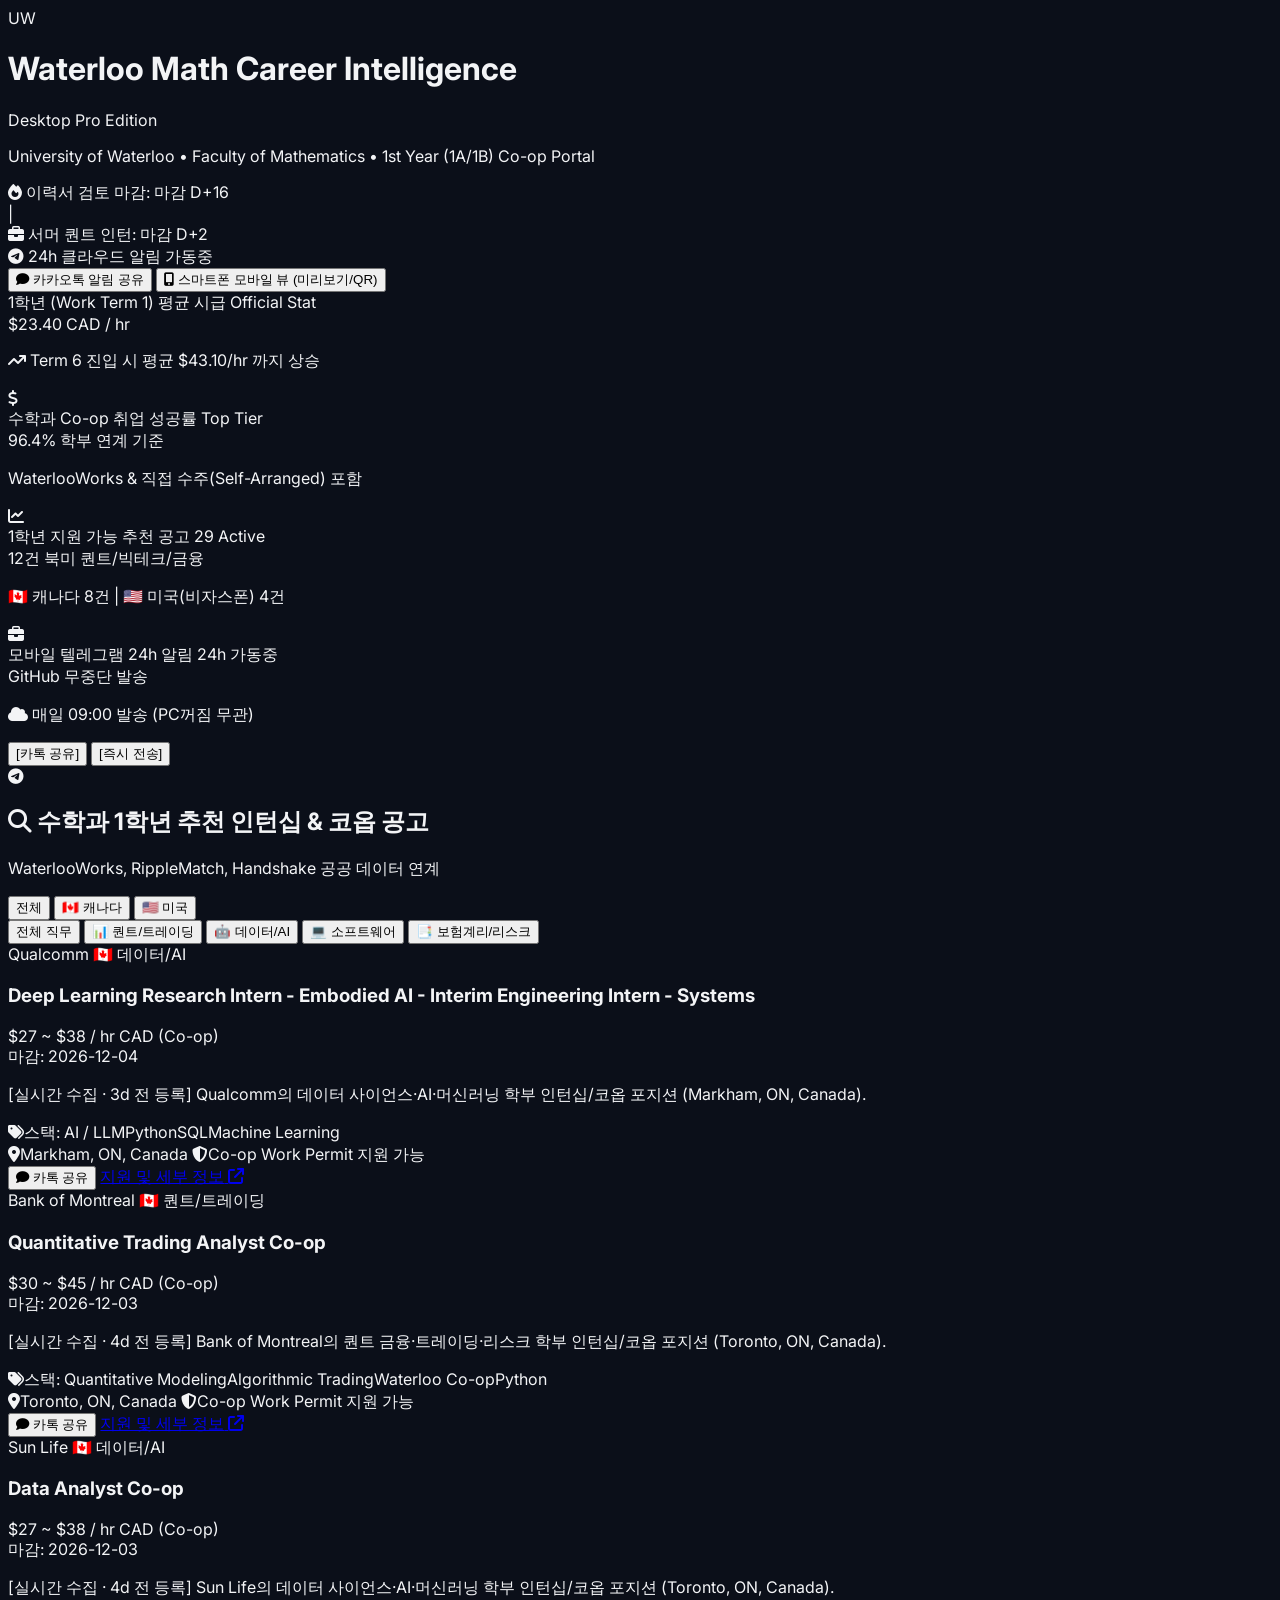
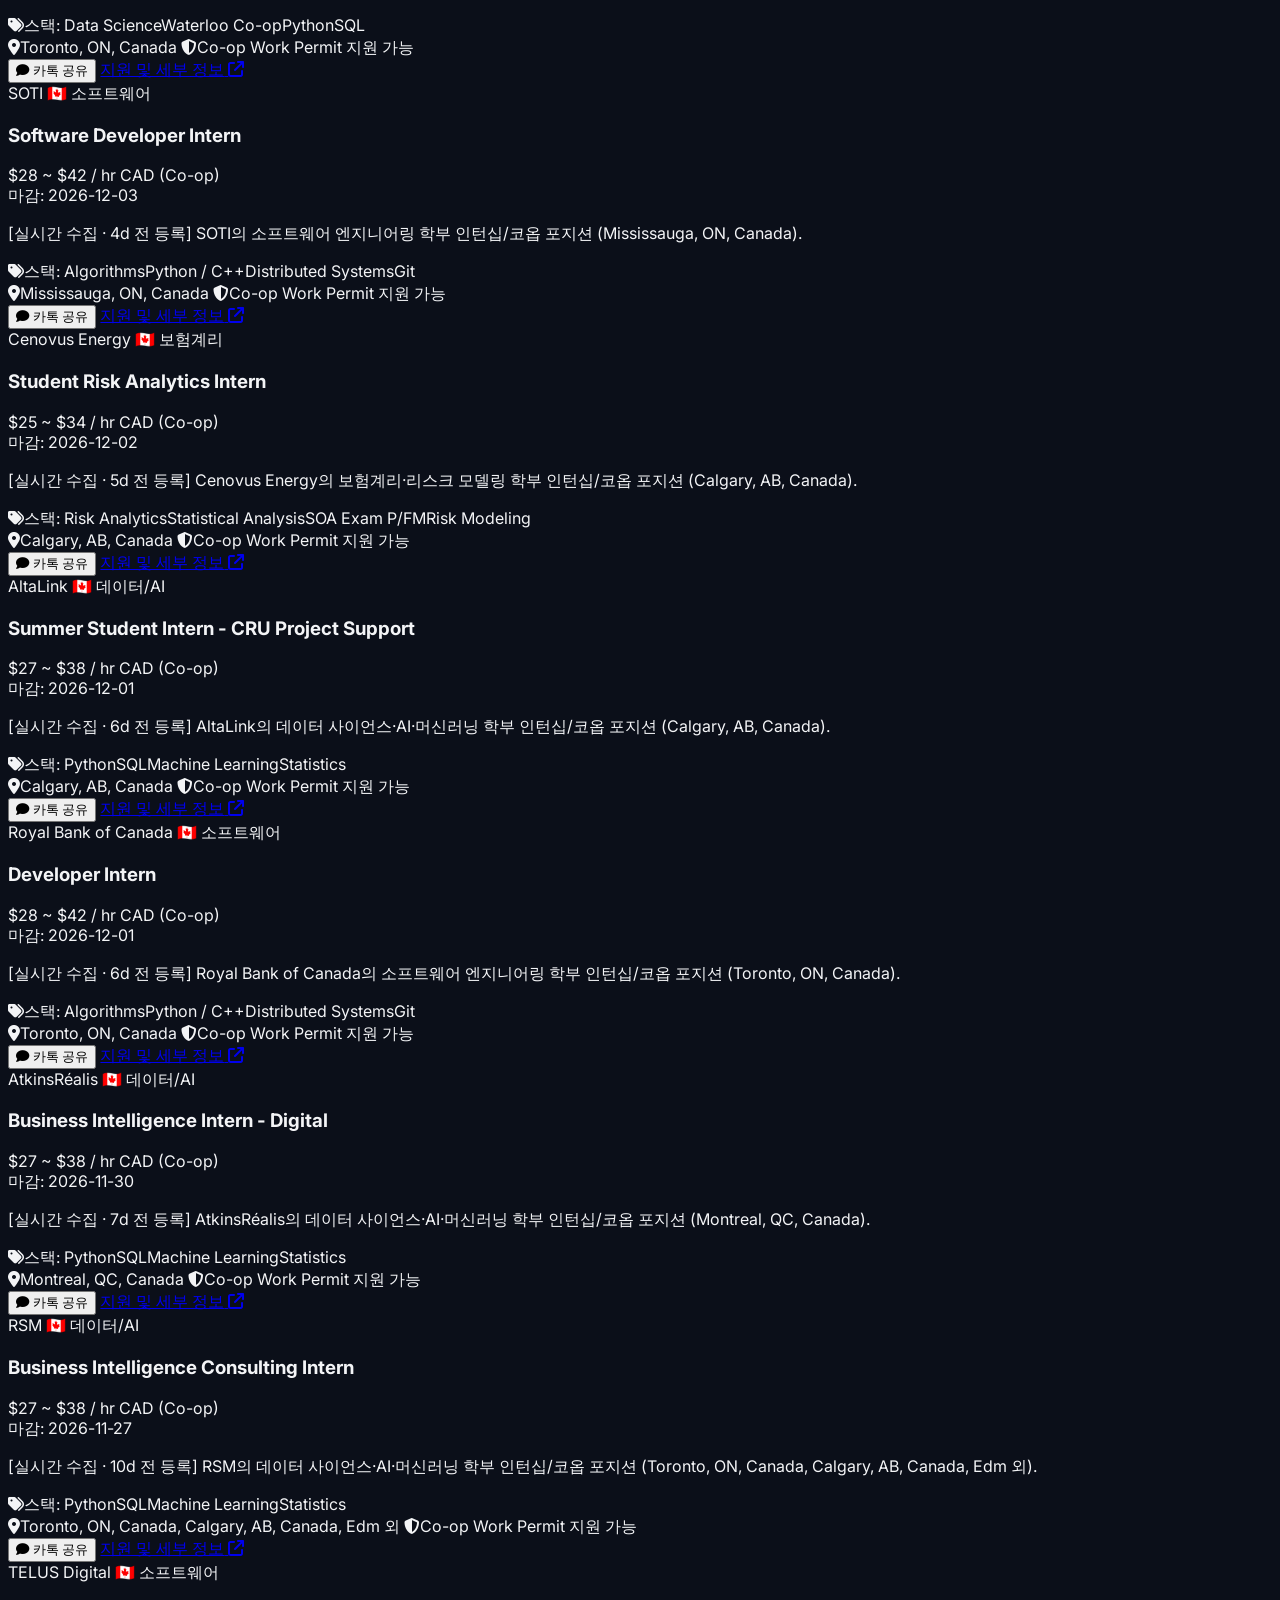
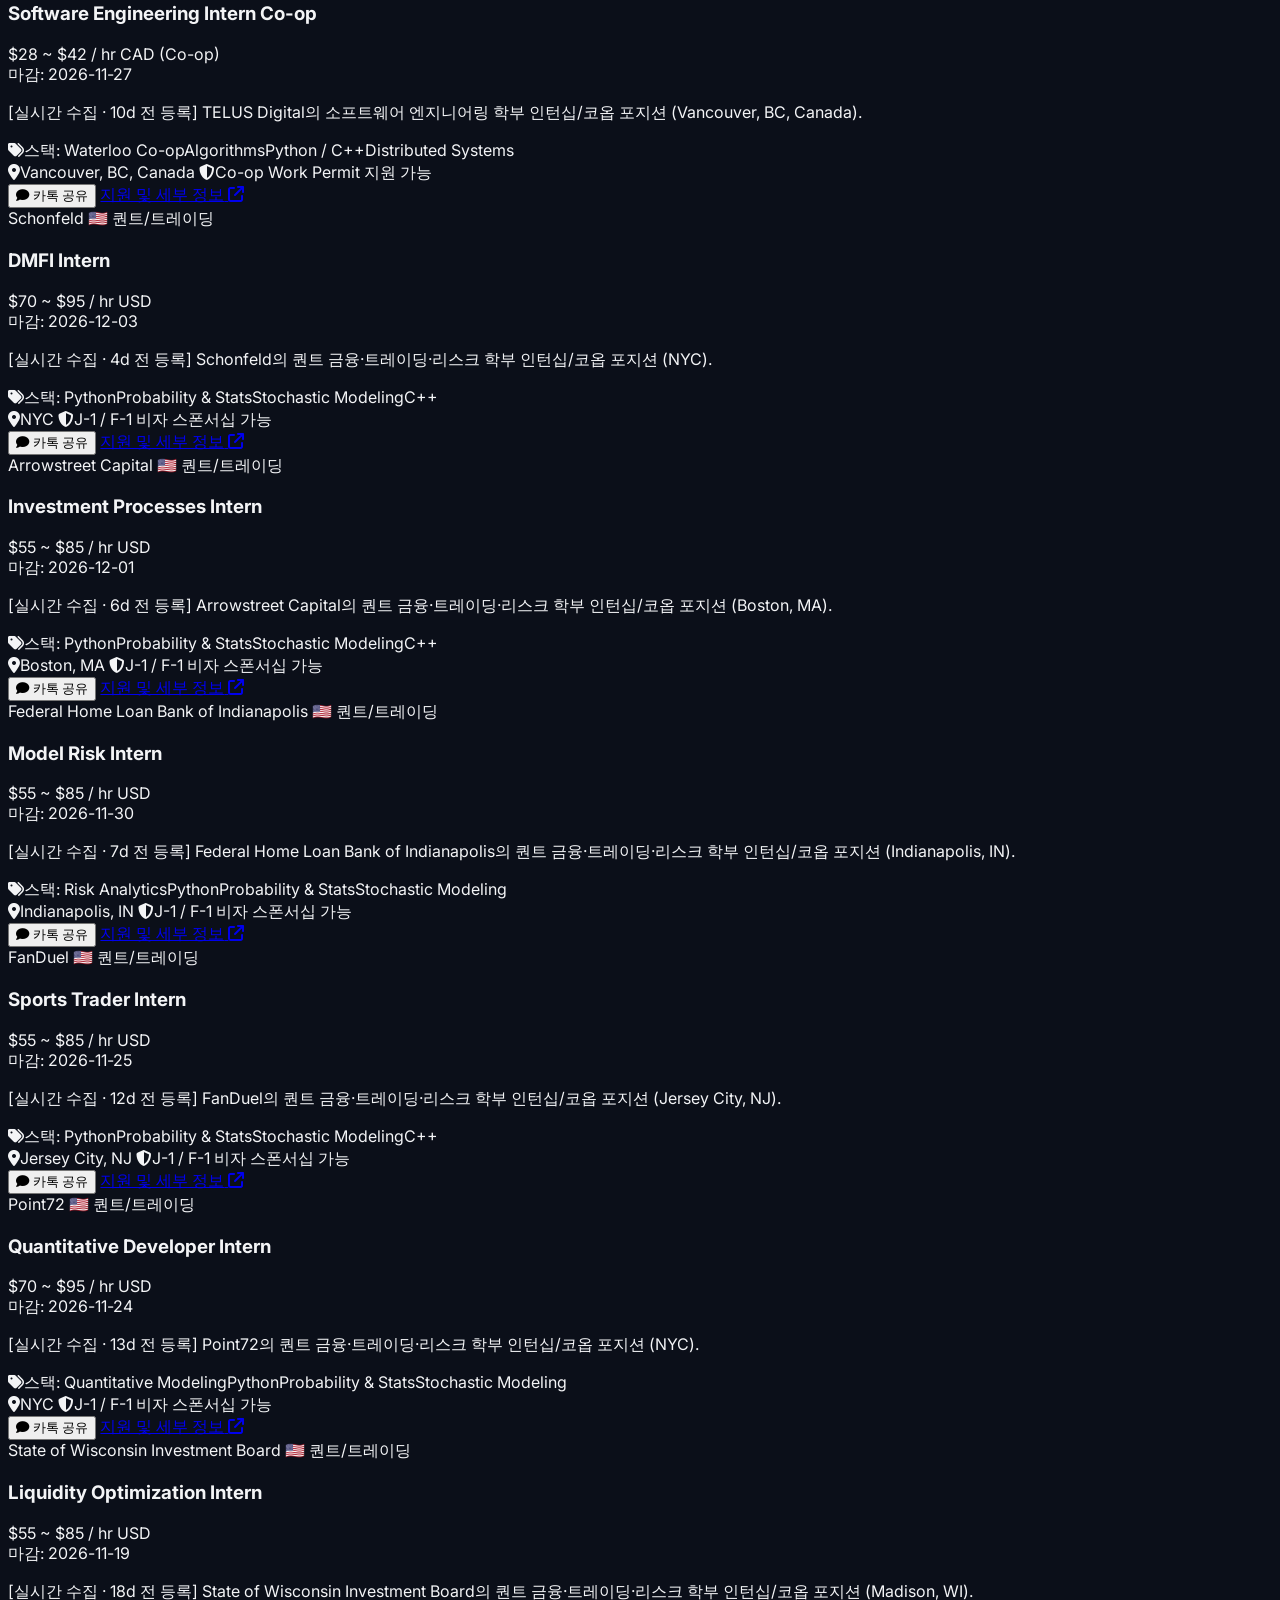
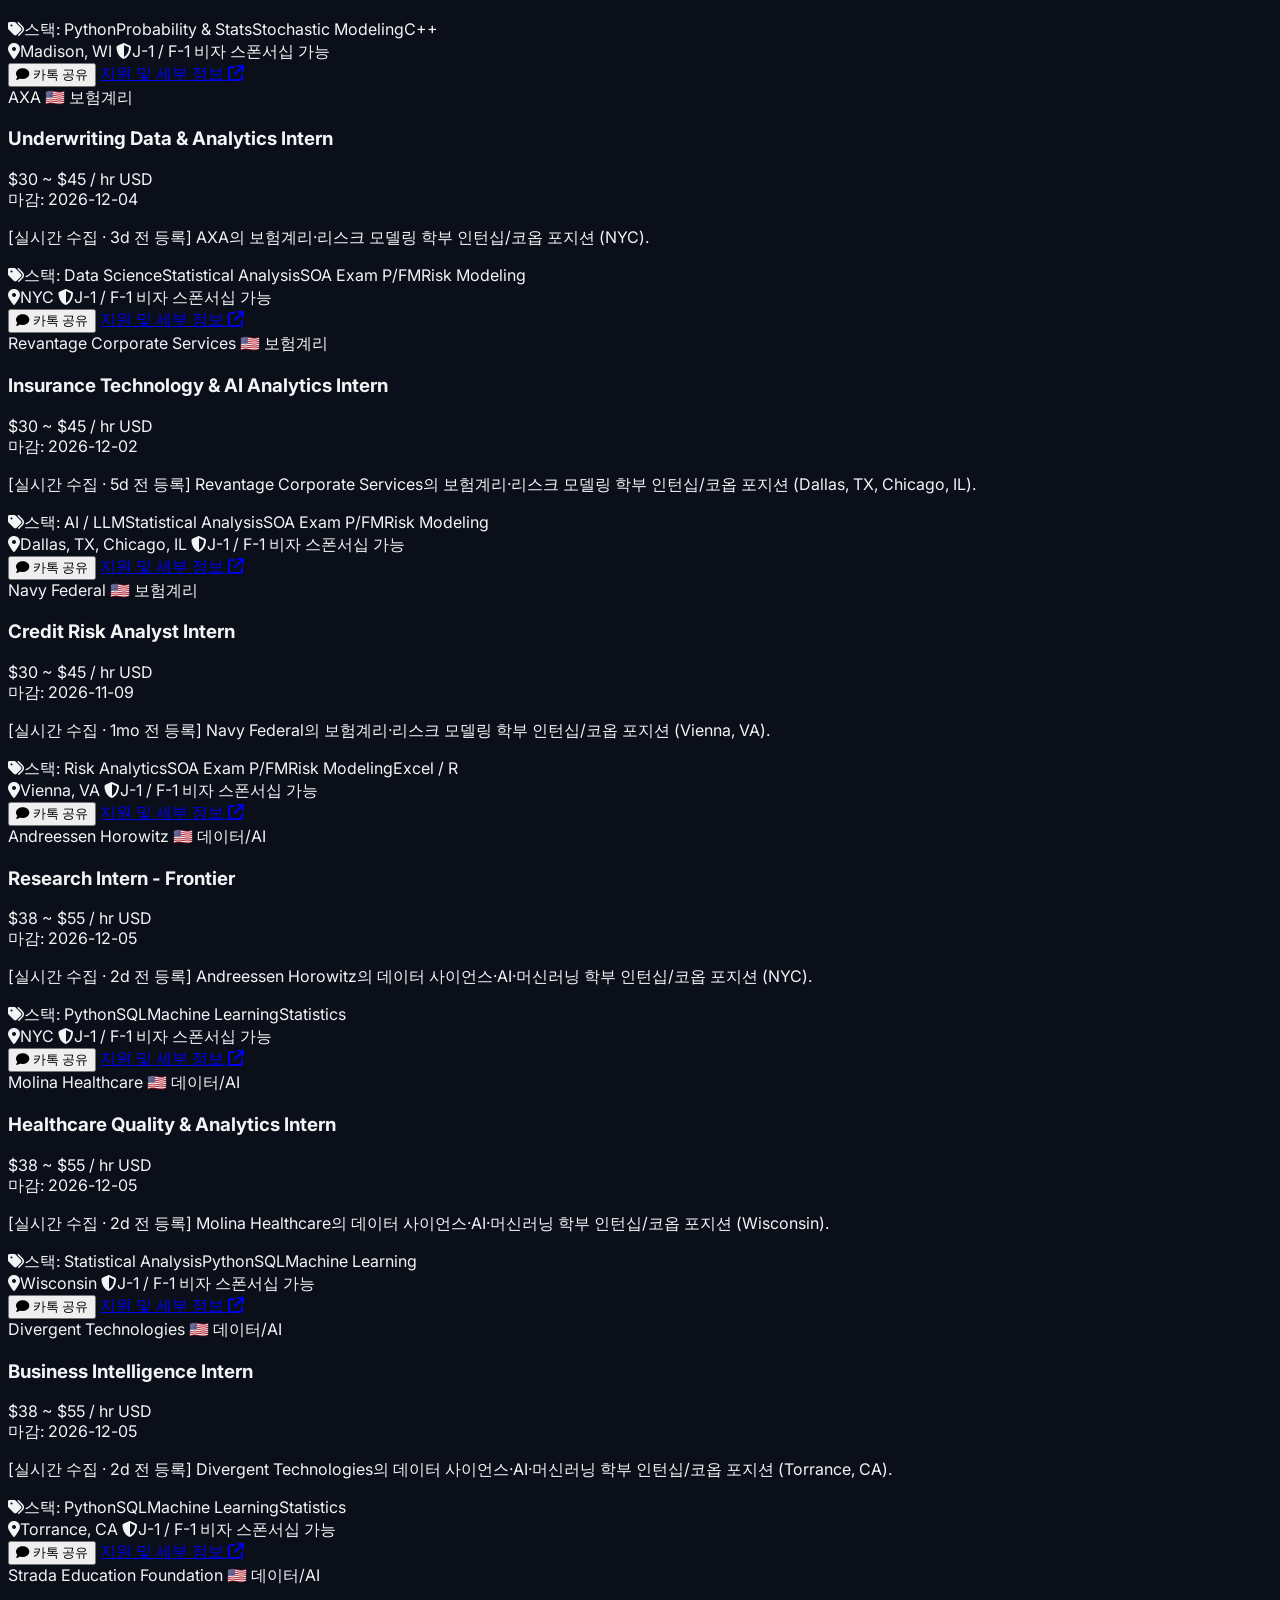
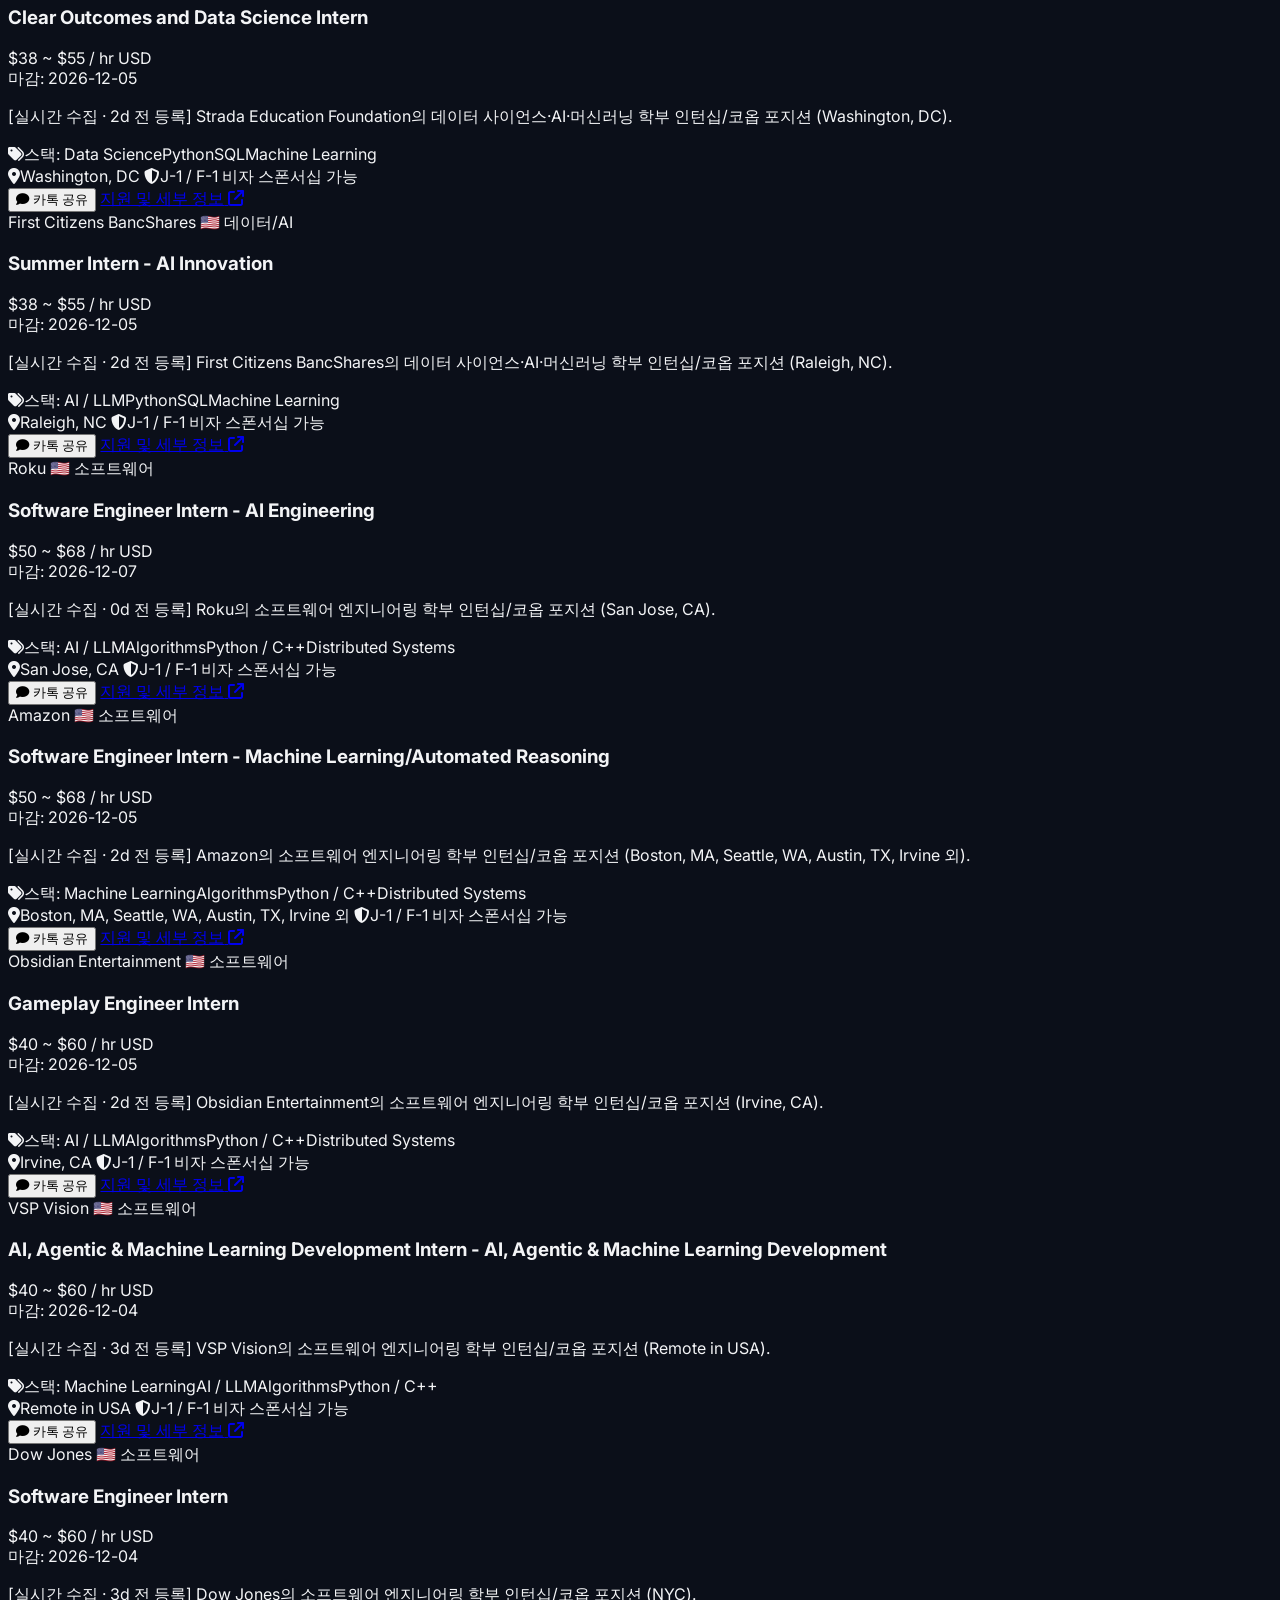
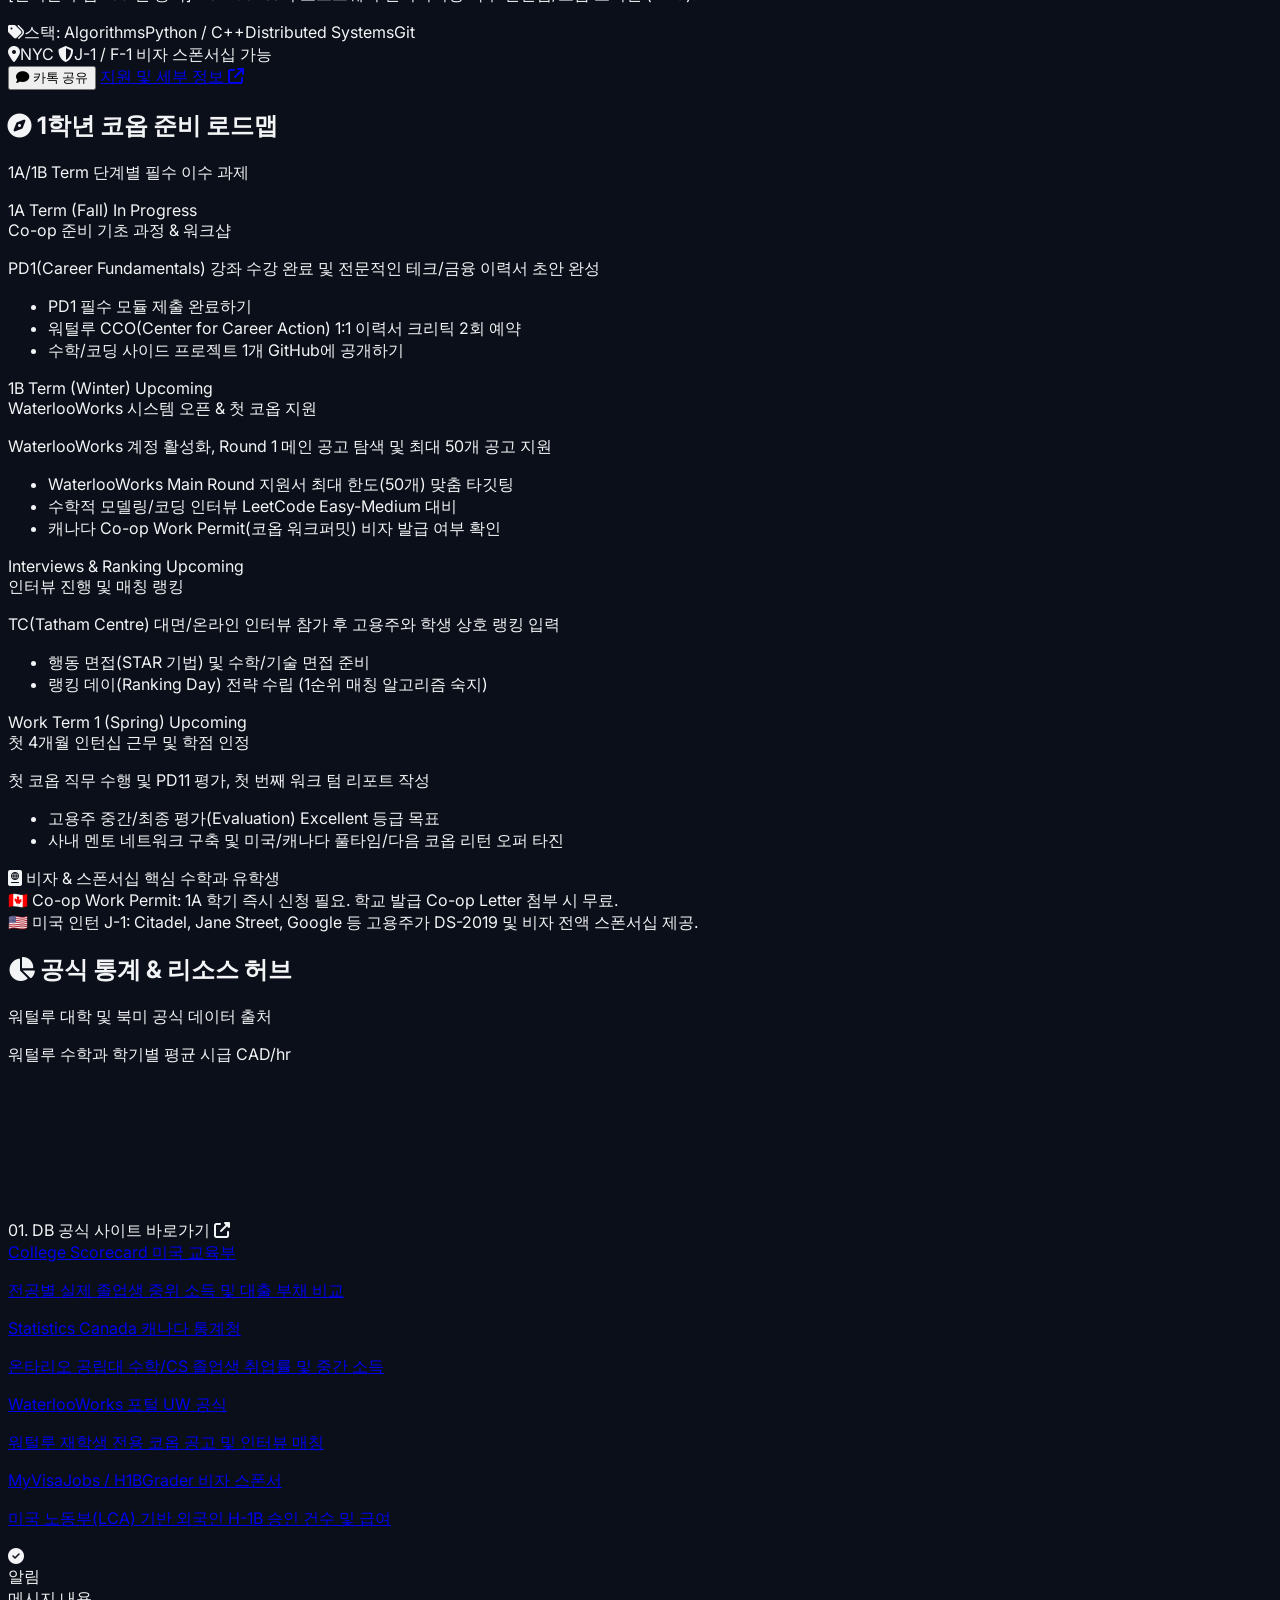
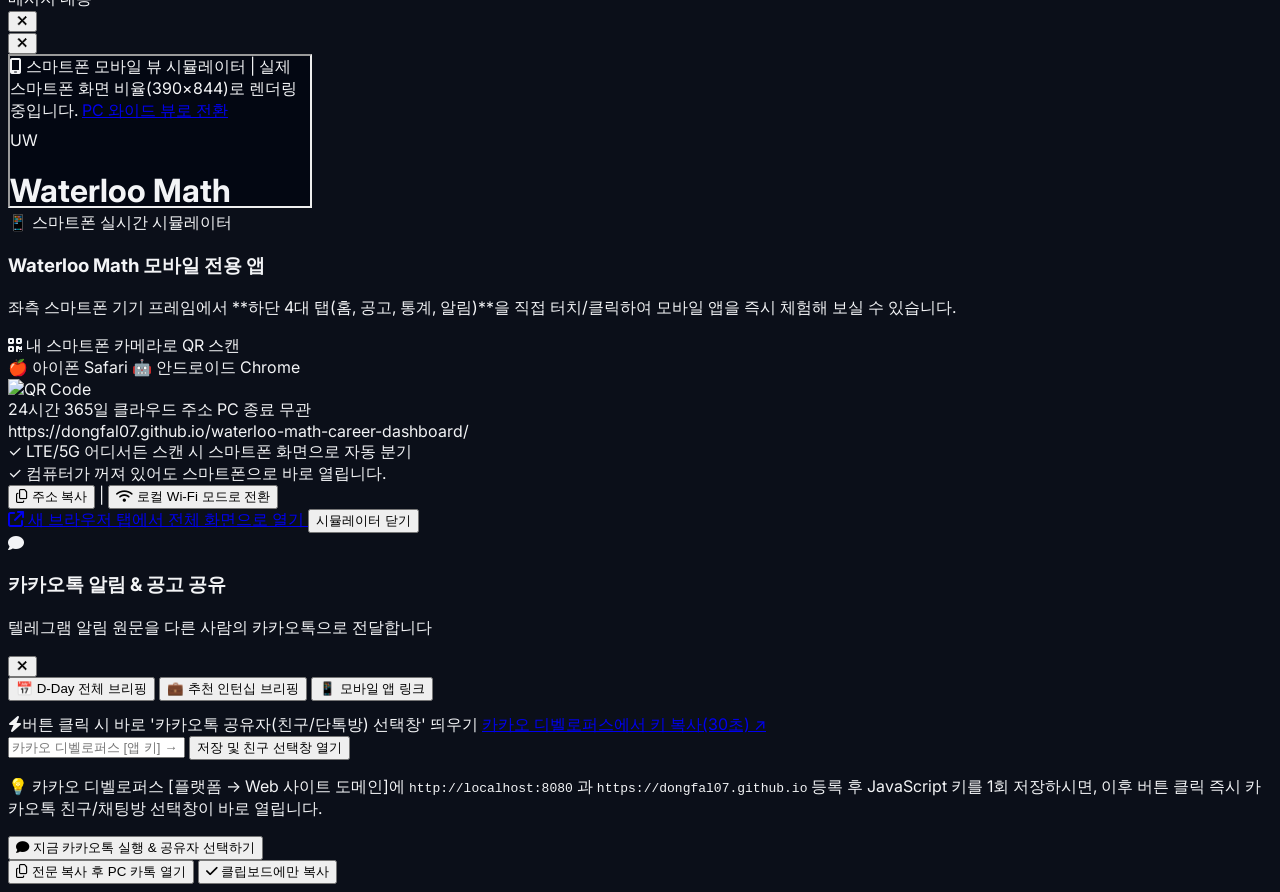
==== commit c2ee102a: "feat(kakao): integrate official Kakao JS SDK and direct KakaoTalk launch" ====
--- a/web/desktop_dashboard.html
+++ b/web/desktop_dashboard.html
@@ -10,6 +10,8 @@
   <script src="https://cdn.jsdelivr.net/npm/chart.js"></script>
   <!-- FontAwesome Icons CDN -->
   <link rel="stylesheet" href="https://cdnjs.cloudflare.com/ajax/libs/font-awesome/6.4.0/css/all.min.css">
+  <!-- Official Kakao JavaScript SDK (카카오톡 바로 실행 및 공유자 선택창 호출) -->
+  <script src="https://t1.kakaocdn.net/kakao_js_sdk/2.7.2/kakao.min.js" crossorigin="anonymous"></script>
   <script>
     tailwind.config = {
       theme: {
@@ -83,9 +85,9 @@
           <span class="w-1.5 h-1.5 bg-emerald-400 rounded-full animate-pulse ml-0.5 shrink-0"></span>
         </div>
 
-        <!-- 카카오톡 알림/공고 공유 모달 열기 버튼 -->
-        <button onclick="openDesktopKakaoModal('dday')" 
-          class="flex items-center space-x-1.5 px-3 py-2 bg-[#FEE500] hover:bg-[#FDD835] text-[#191919] text-xs font-extrabold rounded-lg shadow-md transition active:scale-95 whitespace-nowrap shrink-0" title="텔레그램 알림 및 추천 공고를 카카오톡으로 공유">
+        <!-- 카카오톡 알림/공고 공유 바로 실행 버튼 -->
+        <button onclick="triggerDesktopKakaoShare('dday')" 
+          class="flex items-center space-x-1.5 px-3 py-2 bg-[#FEE500] hover:bg-[#FDD835] text-[#191919] text-xs font-extrabold rounded-lg shadow-md transition active:scale-95 whitespace-nowrap shrink-0" title="카카오톡 실행 및 공유자 선택">
           <i class="fa-solid fa-comment text-sm shrink-0"></i>
           <span class="whitespace-nowrap">카카오톡 알림 공유</span>
         </button>
@@ -180,7 +182,7 @@
             <span class="truncate">매일 09:00 발송 (PC꺼짐 무관)</span>
           </p>
           <div class="flex items-center space-x-1.5 shrink-0">
-            <button onclick="openDesktopKakaoModal('dday')" class="text-[#FEE500] hover:underline whitespace-nowrap shrink-0 transition-colors text-[10px] font-bold" title="텔레그램 알림을 카카오톡으로 공유">
+            <button onclick="triggerDesktopKakaoShare('dday')" class="text-[#FEE500] hover:underline whitespace-nowrap shrink-0 transition-colors text-[10px] font-bold" title="카카오톡 바로 실행 및 공유">
               [카톡 공유]
             </button>
             <button onclick="triggerTelegramAlert('dday')" class="text-uwGold hover:underline whitespace-nowrap shrink-0 transition-colors text-[10px] font-semibold" title="지금 즉시 스마트폰으로 테스트 전송">
@@ -489,24 +491,46 @@
       </div>
 
       <!-- 메시지 미리보기 영역 -->
-      <div class="bg-gray-950 border border-gray-800 rounded-xl p-4 max-h-72 overflow-y-auto custom-scrollbar">
+      <div class="bg-gray-950 border border-gray-800 rounded-xl p-4 max-h-56 overflow-y-auto custom-scrollbar">
         <pre id="d-kakao-preview-text" class="text-xs text-gray-200 whitespace-pre-wrap font-sans leading-relaxed select-all"></pre>
       </div>
 
+      <!-- 카카오 공식 SDK (친구/채팅방 선택창 즉시 실행) 1회 설정 박스 -->
+      <div class="bg-gray-950/90 border border-[#FEE500]/40 rounded-xl p-3.5 space-y-2">
+        <div class="flex items-center justify-between text-xs">
+          <span class="font-bold text-[#FEE500] flex items-center">
+            <i class="fa-solid fa-bolt mr-1.5"></i>버튼 클릭 시 바로 '카카오톡 공유자(친구/단톡방) 선택창' 띄우기
+          </span>
+          <a href="https://developers.kakao.com/console/app" target="_blank" class="text-sky-400 hover:underline font-semibold text-[11px]">
+            카카오 디벨로퍼스에서 키 복사(30초) ↗
+          </a>
+        </div>
+        <div class="flex space-x-2">
+          <input id="d-kakao-js-key-input" type="text" placeholder="카카오 디벨로퍼스 [앱 키] → [JavaScript 키] (32자리) 붙여넣기" 
+            class="flex-1 bg-gray-900 border border-gray-700 rounded-lg px-3 py-2 text-xs text-white focus:outline-none focus:border-[#FEE500]">
+          <button onclick="saveDesktopKakaoJsKey()" class="px-4 py-2 bg-[#FEE500] hover:bg-[#FDD835] text-[#191919] font-extrabold text-xs rounded-lg shrink-0 active:scale-95 transition shadow">
+            저장 및 친구 선택창 열기
+          </button>
+        </div>
+        <p id="d-kakao-key-status" class="text-[11px] text-gray-400 leading-snug">
+          💡 카카오 디벨로퍼스 [플랫폼 → Web 사이트 도메인]에 <code class="text-sky-300">http://localhost:8080</code> 과 <code class="text-sky-300">https://dongfal07.github.io</code> 등록 후 JavaScript 키를 1회 저장하시면, 이후 버튼 클릭 즉시 카카오톡 친구/채팅방 선택창이 바로 열립니다.
+        </p>
+      </div>
+
       <!-- 액션 버튼 -->
       <div class="space-y-2.5 pt-1">
-        <button onclick="copyDesktopKakaoText(true)" class="w-full py-3 bg-[#FEE500] hover:bg-[#FDD835] active:scale-95 text-[#191919] text-xs font-extrabold rounded-xl shadow-lg transition flex items-center justify-center space-x-2">
+        <button onclick="executeDesktopNativeShare()" class="w-full py-3 bg-[#FEE500] hover:bg-[#FDD835] active:scale-95 text-[#191919] text-xs font-extrabold rounded-xl shadow-lg transition flex items-center justify-center space-x-2">
           <i class="fa-solid fa-comment text-sm"></i>
-          <span>알림 전문 복사 후 카카오톡(PC/모바일) 열기</span>
+          <span>지금 카카오톡 실행 & 공유자 선택하기</span>
         </button>
         <div class="grid grid-cols-2 gap-2.5">
-          <button onclick="copyDesktopKakaoText(false)" class="py-2.5 bg-gray-800 hover:bg-gray-700 active:scale-95 text-[#FEE500] text-xs font-bold rounded-xl border border-gray-700 transition flex items-center justify-center space-x-1.5">
+          <button onclick="copyDesktopKakaoText(true)" class="py-2.5 bg-gray-800 hover:bg-gray-700 active:scale-95 text-[#FEE500] text-xs font-bold rounded-xl border border-gray-700 transition flex items-center justify-center space-x-1.5">
             <i class="fa-regular fa-copy"></i>
-            <span>클립보드에 복사하기</span>
+            <span>전문 복사 후 PC 카톡 열기</span>
           </button>
-          <button onclick="executeDesktopNativeShare()" class="py-2.5 bg-gray-800 hover:bg-gray-700 active:scale-95 text-gray-200 text-xs font-bold rounded-xl border border-gray-700 transition flex items-center justify-center space-x-1.5">
-            <i class="fa-solid fa-share-nodes"></i>
-            <span>시스템 공유창 열기</span>
+          <button onclick="copyDesktopKakaoText(false)" class="py-2.5 bg-gray-800 hover:bg-gray-700 active:scale-95 text-gray-200 text-xs font-bold rounded-xl border border-gray-700 transition flex items-center justify-center space-x-1.5">
+            <i class="fa-solid fa-check"></i>
+            <span>클립보드에만 복사</span>
           </button>
         </div>
       </div>
@@ -587,19 +611,147 @@
     let profileData = {};
     let currentCountry = 'ALL';
     let currentTrack = 'ALL';
+    let currentDesktopKakaoType = 'dday';
+    let currentDesktopJobId = null;
+    let desktopKakaoJsKey = localStorage.getItem('UW_KAKAO_JS_KEY') || '';
 
     // 초기화
     document.addEventListener('DOMContentLoaded', async () => {
       await loadInitialData();
+      await loadDesktopKakaoConfig();
       renderEarningsChart();
 
       // URL 파라미터 ?share=dday 또는 ?share=jobs 자동 처리
       const params = new URLSearchParams(window.location.search);
       const shareParam = params.get('share');
       if (shareParam === 'dday' || shareParam === 'jobs' || shareParam === 'link') {
-        openDesktopKakaoModal(shareParam);
+        triggerDesktopKakaoShare(shareParam);
       }
     });
+
+    async function loadDesktopKakaoConfig() {
+      try {
+        const res = await fetch('/api/kakao-config').catch(() => null);
+        if (res && res.ok) {
+          const cfg = await res.json();
+          if (cfg.javascript_key && cfg.javascript_key.trim()) {
+            desktopKakaoJsKey = cfg.javascript_key.trim();
+            localStorage.setItem('UW_KAKAO_JS_KEY', desktopKakaoJsKey);
+          }
+        }
+      } catch (e) {}
+      ensureDesktopKakaoSdkReady();
+    }
+
+    function ensureDesktopKakaoSdkReady() {
+      if (!desktopKakaoJsKey || !window.Kakao) return false;
+      try {
+        if (!window.Kakao.isInitialized()) {
+          window.Kakao.init(desktopKakaoJsKey);
+        }
+        return window.Kakao.isInitialized();
+      } catch (e) {
+        return false;
+      }
+    }
+
+    async function saveDesktopKakaoJsKey() {
+      const inputEl = document.getElementById('d-kakao-js-key-input');
+      const statusEl = document.getElementById('d-kakao-key-status');
+      const key = (inputEl ? inputEl.value : '').trim();
+      if (!key) {
+        showToast('키 입력 필요', '카카오 디벨로퍼스의 JavaScript 키(32자리)를 입력해 주세요.');
+        return;
+      }
+      desktopKakaoJsKey = key;
+      localStorage.setItem('UW_KAKAO_JS_KEY', key);
+      if (window.Kakao && window.Kakao.isInitialized()) {
+        try { window.Kakao.cleanup(); } catch (e) {}
+      }
+      fetch('/api/kakao-config', {
+        method: 'POST',
+        headers: { 'Content-Type': 'application/json' },
+        body: JSON.stringify({ javascript_key: key })
+      }).catch(() => {});
+
+      if (ensureDesktopKakaoSdkReady()) {
+        if (statusEl) {
+          statusEl.textContent = '✅ 카카오 SDK 연동 완료! 이제 버튼 클릭 시 즉시 카카오톡 친구/단톡방 선택창이 열립니다.';
+          statusEl.className = 'text-[11px] text-emerald-400 font-bold leading-snug';
+        }
+        showToast('카카오 SDK 연동 성공!', '카카오톡 공유자(친구/단톡방) 선택창을 바로 띄웁니다.');
+        sendDesktopViaKakaoSdk(currentDesktopKakaoType, currentDesktopJobId);
+      } else {
+        showToast('키 확인 필요', '유효한 카카오 JavaScript 키인지 확인해 주세요.');
+      }
+    }
+
+    function sendDesktopViaKakaoSdk(type = 'dday', jobId = null) {
+      if (!ensureDesktopKakaoSdkReady()) return false;
+      const fullText = buildDesktopKakaoMessage(type, jobId);
+      if (navigator.clipboard && navigator.clipboard.writeText) {
+        navigator.clipboard.writeText(fullText).catch(() => {});
+      }
+
+      try {
+        if (type === 'single_job' && jobId) {
+          const job = postingsData.find(j => j.id === jobId) || postingsData[0];
+          window.Kakao.Share.sendDefault({
+            objectType: 'feed',
+            content: {
+              title: `💼 [${job.company}] ${job.title}`,
+              description: `${job.hourly_rate} · ${job.location} · 마감 ${job.deadline}\n${job.summary}`,
+              imageUrl: 'https://images.unsplash.com/photo-1526374965328-7f61d4dc18c5?auto=format&fit=crop&w=800&q=80',
+              link: { mobileWebUrl: job.url, webUrl: job.url }
+            },
+            buttons: [
+              { title: '공식 지원하기', link: { mobileWebUrl: job.url, webUrl: job.url } },
+              { title: '전체 공고 대시보드', link: { mobileWebUrl: cloudUrl, webUrl: cloudUrl } }
+            ]
+          });
+          return true;
+        }
+
+        if (type === 'jobs') {
+          window.Kakao.Share.sendDefault({
+            objectType: 'feed',
+            content: {
+              title: '💼 [Waterloo Math] 북미 인턴십 & Co-op 채용 브리핑',
+              description: `캐나다(Waterloo/Toronto) 및 미국 J-1 비자 스폰서 퀀트·AI·SW·계리 실시간 추천 공고 ${postingsData.length}건 요약`,
+              imageUrl: 'https://images.unsplash.com/photo-1486406146926-c627a92ad1ab?auto=format&fit=crop&w=800&q=80',
+              link: { mobileWebUrl: cloudUrl, webUrl: cloudUrl }
+            },
+            buttons: [
+              { title: '전체 채용공고 대시보드 열기', link: { mobileWebUrl: cloudUrl, webUrl: cloudUrl } }
+            ]
+          });
+          return true;
+        }
+
+        window.Kakao.Share.sendDefault({
+          objectType: 'feed',
+          content: {
+            title: '🎓 [Waterloo Math] 공식 Co-op & 학사 일정 D-Day 브리핑',
+            description: '워털루 수학과 1학년(1A/1B) 필수 비자(Co-op Work Permit), PD1 이력서, WaterlooWorks 라운드 실시간 마감 일정',
+            imageUrl: 'https://images.unsplash.com/photo-1541339907198-e08756dedf3f?auto=format&fit=crop&w=800&q=80',
+            link: { mobileWebUrl: cloudUrl, webUrl: cloudUrl }
+          },
+          buttons: [
+            { title: '모바일 대시보드 열기', link: { mobileWebUrl: cloudUrl, webUrl: cloudUrl } },
+            {
+              title: '워털루 공식 일정 원문',
+              link: {
+                mobileWebUrl: 'https://uwaterloo.ca/co-operative-education/important-dates',
+                webUrl: 'https://uwaterloo.ca/co-operative-education/important-dates'
+              }
+            }
+          ]
+        });
+        return true;
+      } catch (e) {
+        return false;
+      }
+    }
 
     async function loadInitialData() {
       try {
@@ -1002,6 +1154,8 @@
     }
 
     function openDesktopKakaoModal(type = 'dday', jobId = null) {
+      currentDesktopKakaoType = type;
+      currentDesktopJobId = jobId;
       const modal = document.getElementById('desktop-kakao-modal');
       const previewEl = document.getElementById('d-kakao-preview-text');
       const titleEl = document.getElementById('d-kakao-modal-title');
@@ -1027,6 +1181,13 @@
       });
 
       previewEl.textContent = buildDesktopKakaoMessage(type, jobId);
+      const inputEl = document.getElementById('d-kakao-js-key-input');
+      const statusEl = document.getElementById('d-kakao-key-status');
+      if (inputEl && desktopKakaoJsKey) inputEl.value = desktopKakaoJsKey;
+      if (statusEl && ensureDesktopKakaoSdkReady()) {
+        statusEl.textContent = '✅ 카카오 SDK 연동됨: 버튼 클릭 시 즉시 카카오톡 친구/채팅방 선택창이 열립니다.';
+        statusEl.className = 'text-[11px] text-emerald-400 font-bold leading-snug';
+      }
       modal.classList.remove('hidden');
     }
 
@@ -1038,7 +1199,41 @@
       document.getElementById('desktop-kakao-modal').classList.add('hidden');
     }
 
-    function shareDesktopJobToKakao(jobId) {
+    async function triggerDesktopKakaoShare(type = 'dday') {
+      currentDesktopKakaoType = type;
+      currentDesktopJobId = null;
+      const text = buildDesktopKakaoMessage(type, null);
+      if (navigator.clipboard && navigator.clipboard.writeText) {
+        await navigator.clipboard.writeText(text).catch(() => {});
+      }
+
+      // 1순위: 카카오 JavaScript SDK가 설정된 경우 즉시 카카오톡 친구/채팅방 선택창 팝업 실행
+      if (sendDesktopViaKakaoSdk(type, null)) {
+        showToast('카카오톡 친구 선택창 실행', '공유할 친구나 채팅방을 선택해 전송하세요!');
+        return;
+      }
+
+      // 2순위: PC 카카오톡 앱(kakaotalk://) 즉시 실행 + 설정/복사 모달 오픈
+      window.location.href = 'kakaotalk://';
+      showToast('카카오톡 실행 및 알림 복사 완료!', '열린 카카오톡에서 공유할 대상을 선택해 붙여넣기(Ctrl+V) 하세요.');
+      openDesktopKakaoModal(type, null);
+    }
+
+    async function shareDesktopJobToKakao(jobId) {
+      currentDesktopKakaoType = 'single_job';
+      currentDesktopJobId = jobId;
+      const text = buildDesktopKakaoMessage('single_job', jobId);
+      if (navigator.clipboard && navigator.clipboard.writeText) {
+        await navigator.clipboard.writeText(text).catch(() => {});
+      }
+
+      if (sendDesktopViaKakaoSdk('single_job', jobId)) {
+        showToast('카카오톡 친구 선택창 실행', '공유할 친구나 채팅방을 선택해 공고를 전송하세요!');
+        return;
+      }
+
+      window.location.href = 'kakaotalk://';
+      showToast('카카오톡 실행 및 공고 복사 완료!', '열린 카카오톡에서 대화상대를 선택해 붙여넣기(Ctrl+V) 하세요.');
       openDesktopKakaoModal('single_job', jobId);
     }
 
@@ -1060,11 +1255,15 @@
       if (openKakaoApp) {
         setTimeout(() => {
           window.location.href = 'kakaotalk://';
-        }, 350);
+        }, 250);
       }
     }
 
     async function executeDesktopNativeShare() {
+      if (sendDesktopViaKakaoSdk(currentDesktopKakaoType, currentDesktopJobId)) {
+        showToast('카카오톡 친구 선택창 실행', '공유할 친구나 채팅방을 선택해 전송하세요!');
+        return;
+      }
       const text = document.getElementById('d-kakao-preview-text').textContent;
       if (navigator.share) {
         try {
@@ -1077,7 +1276,7 @@
           if (err && err.name === 'AbortError') return;
         }
       }
-      copyDesktopKakaoText(false);
+      copyDesktopKakaoText(true);
     }
 
     // Fallback Mock Data (오프라인 브라우저 직접 실행 지원)
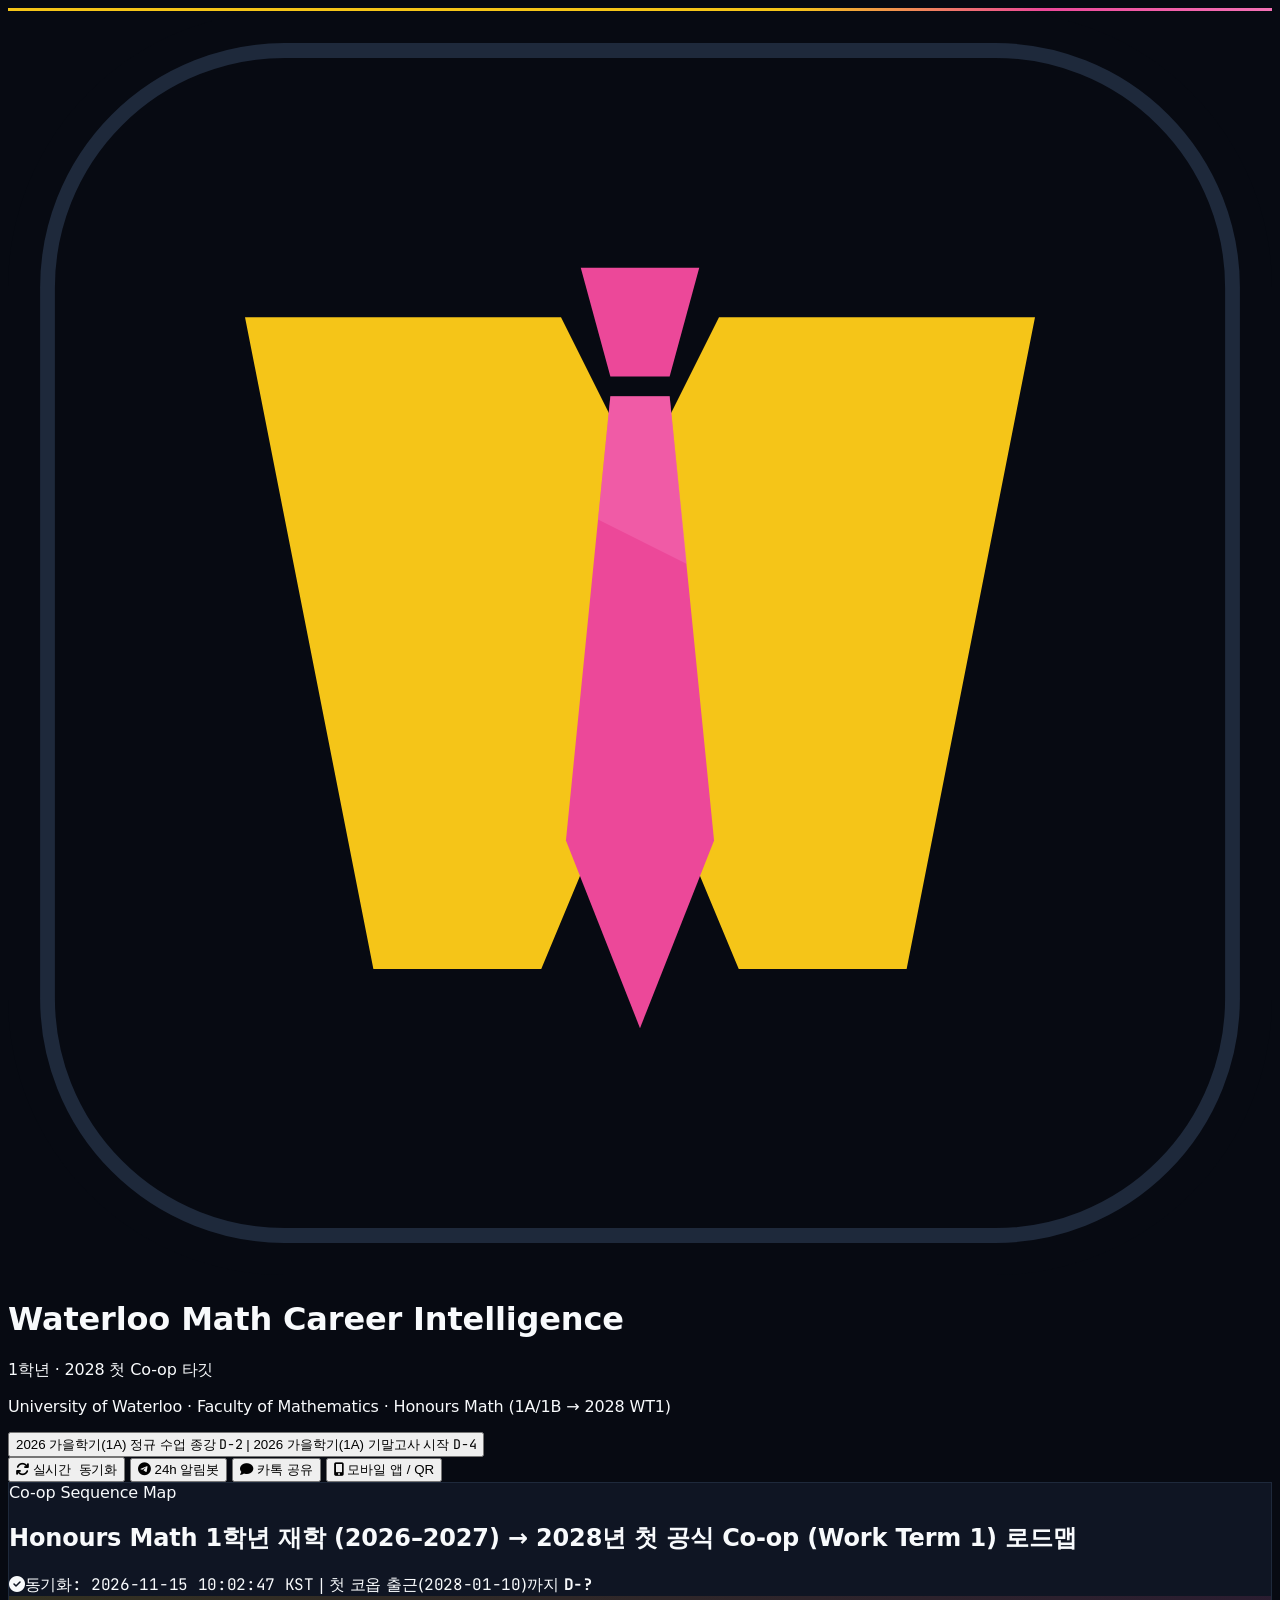
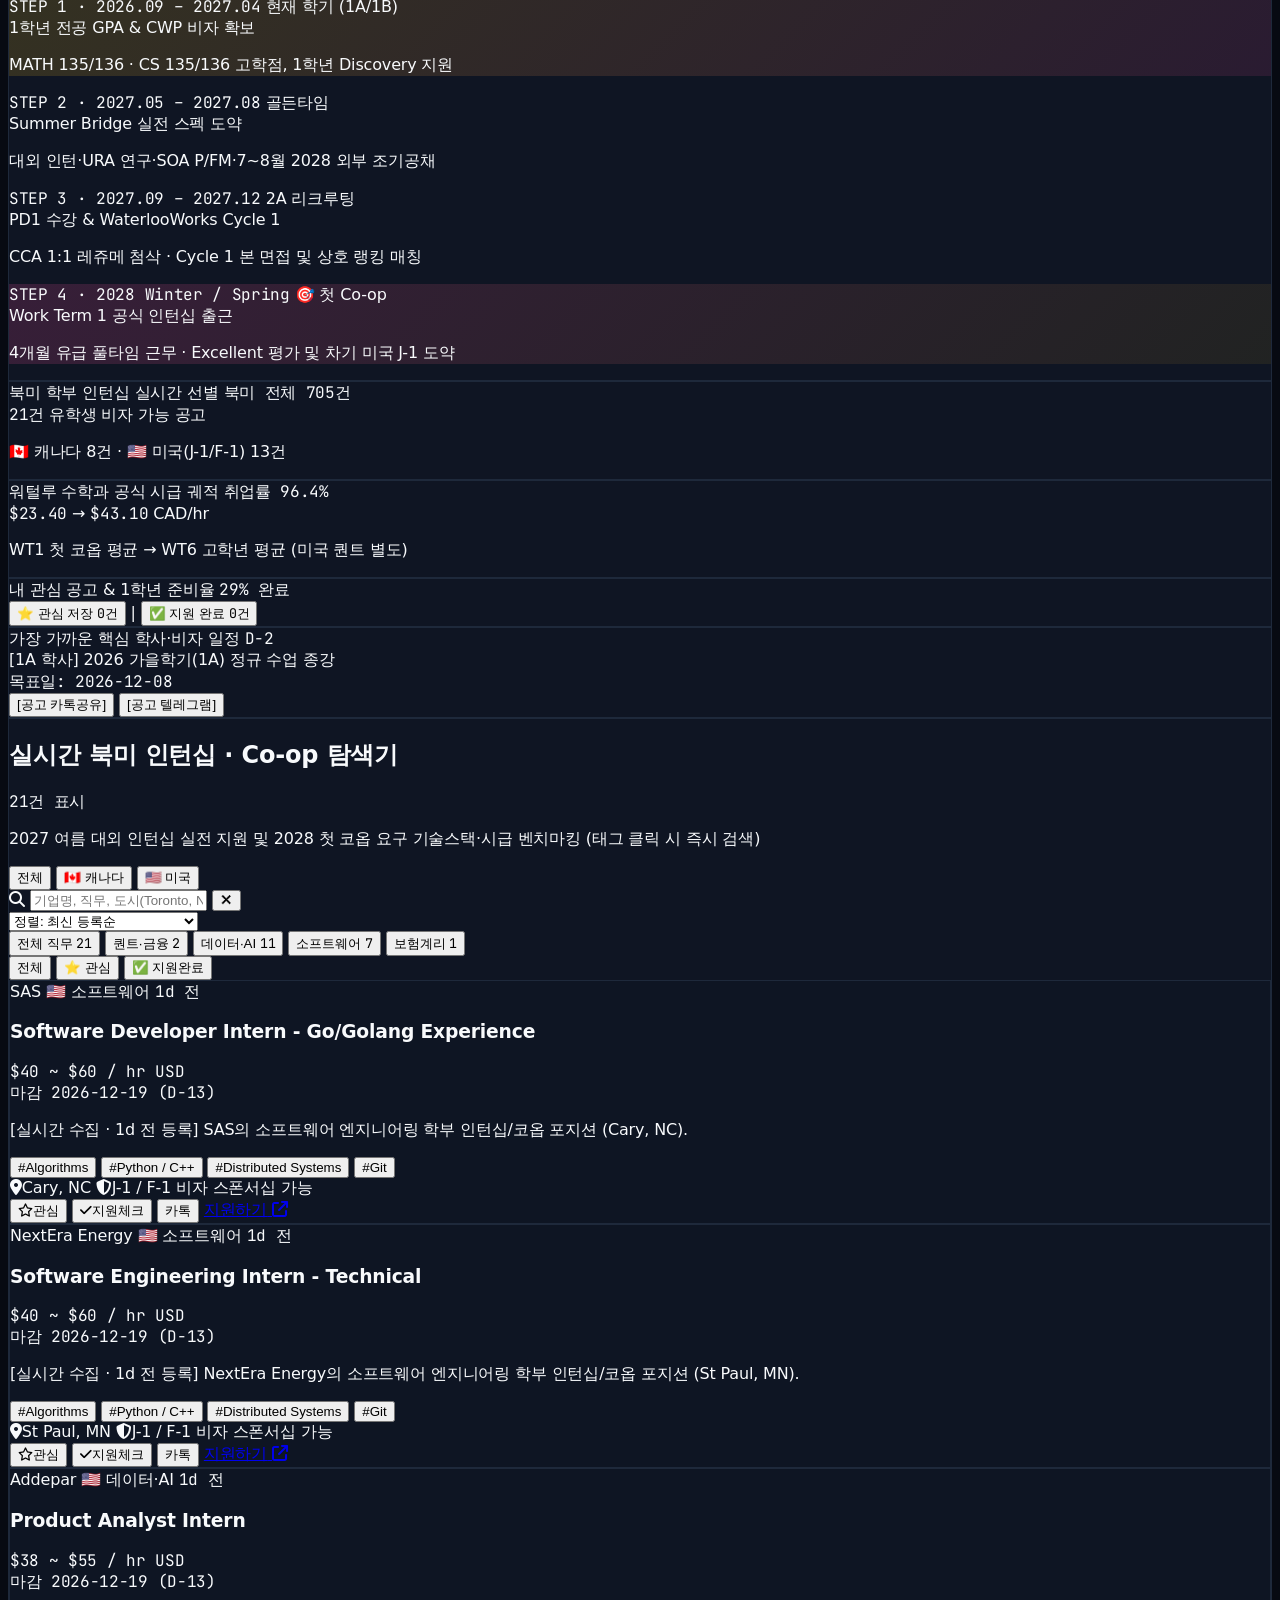
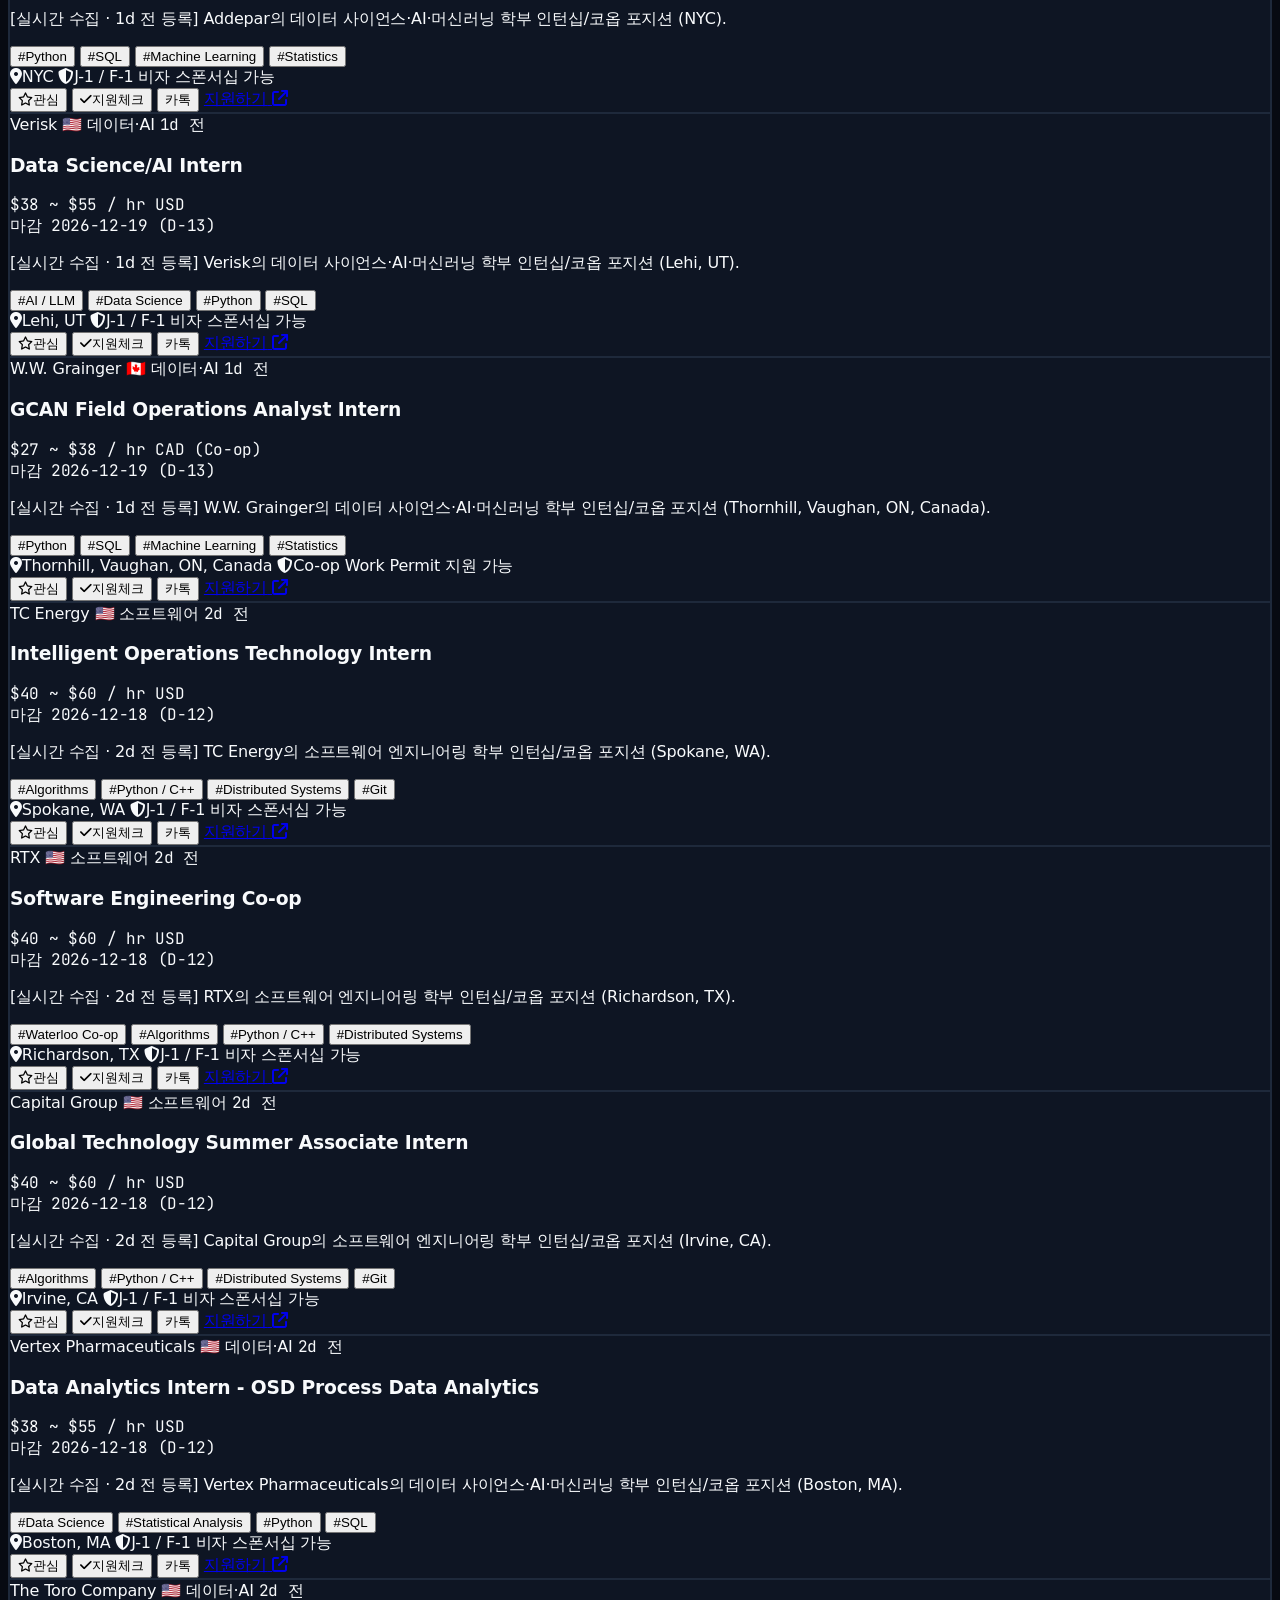
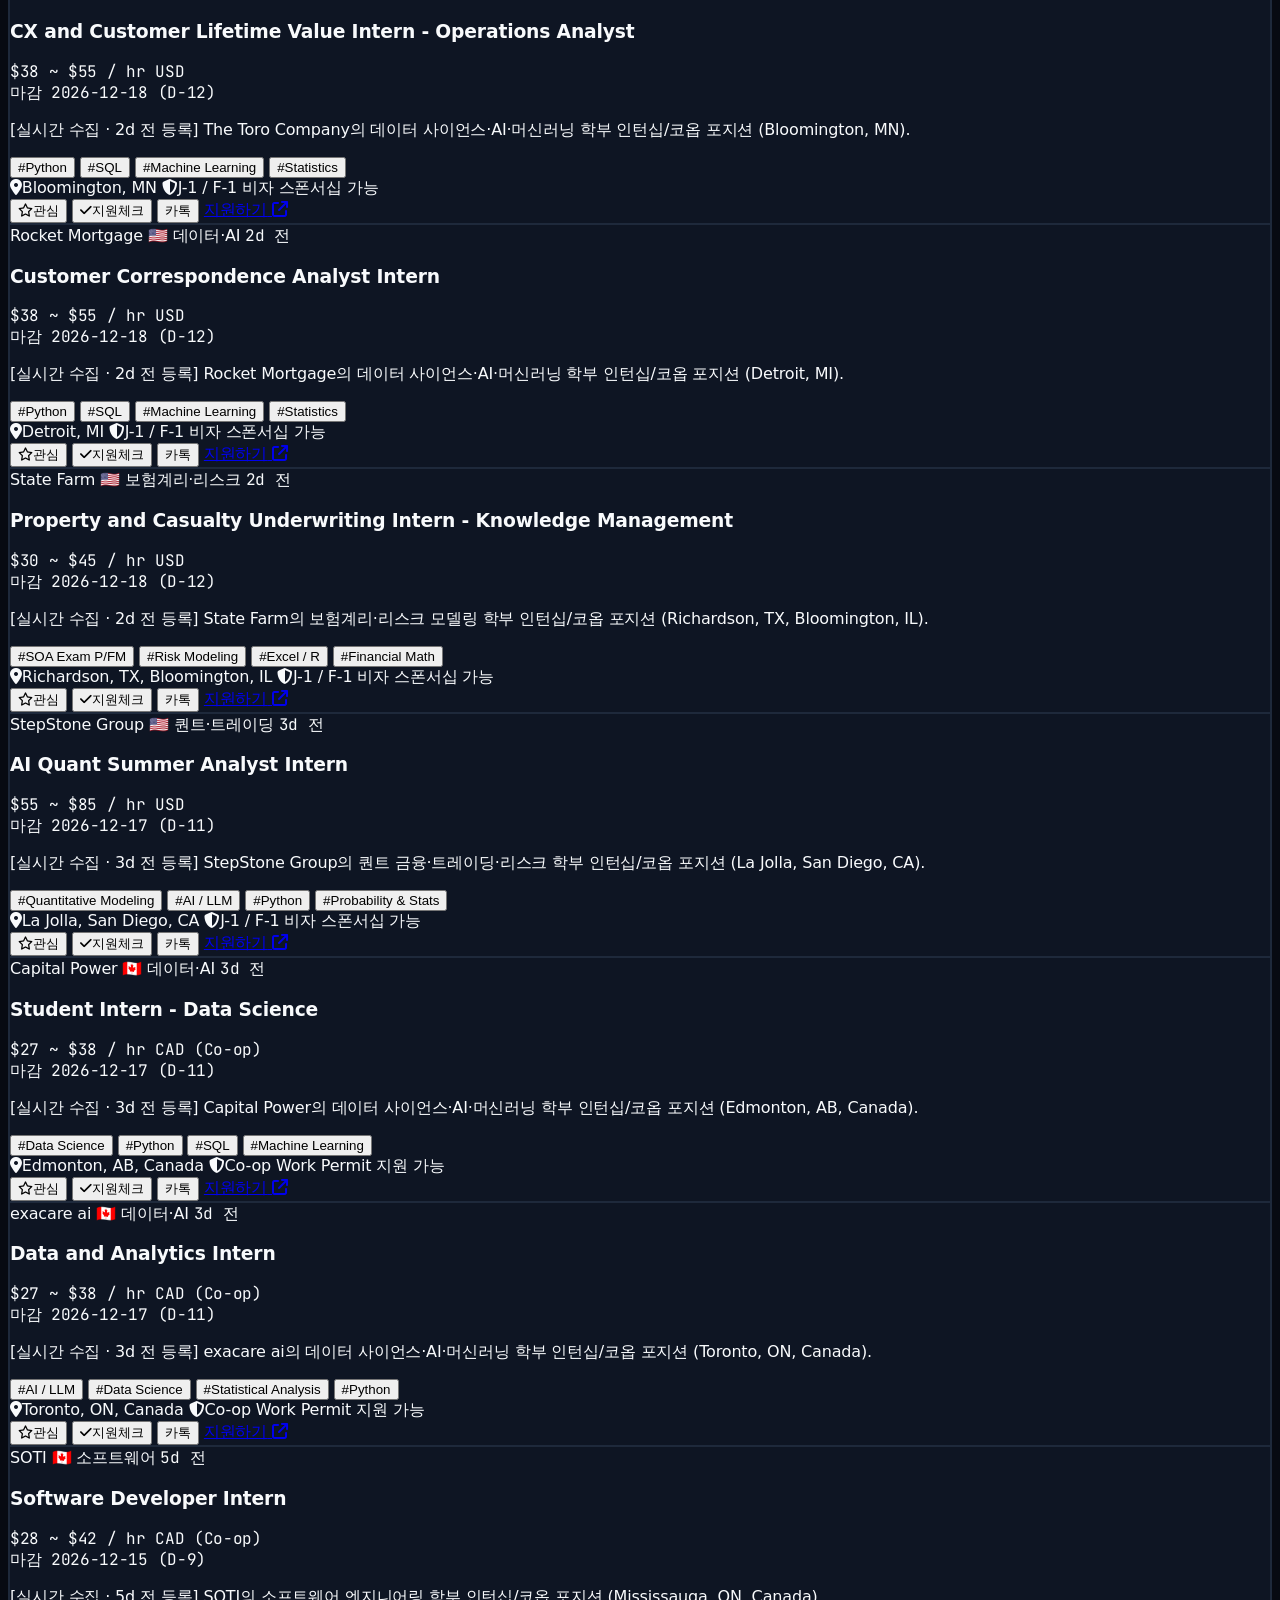
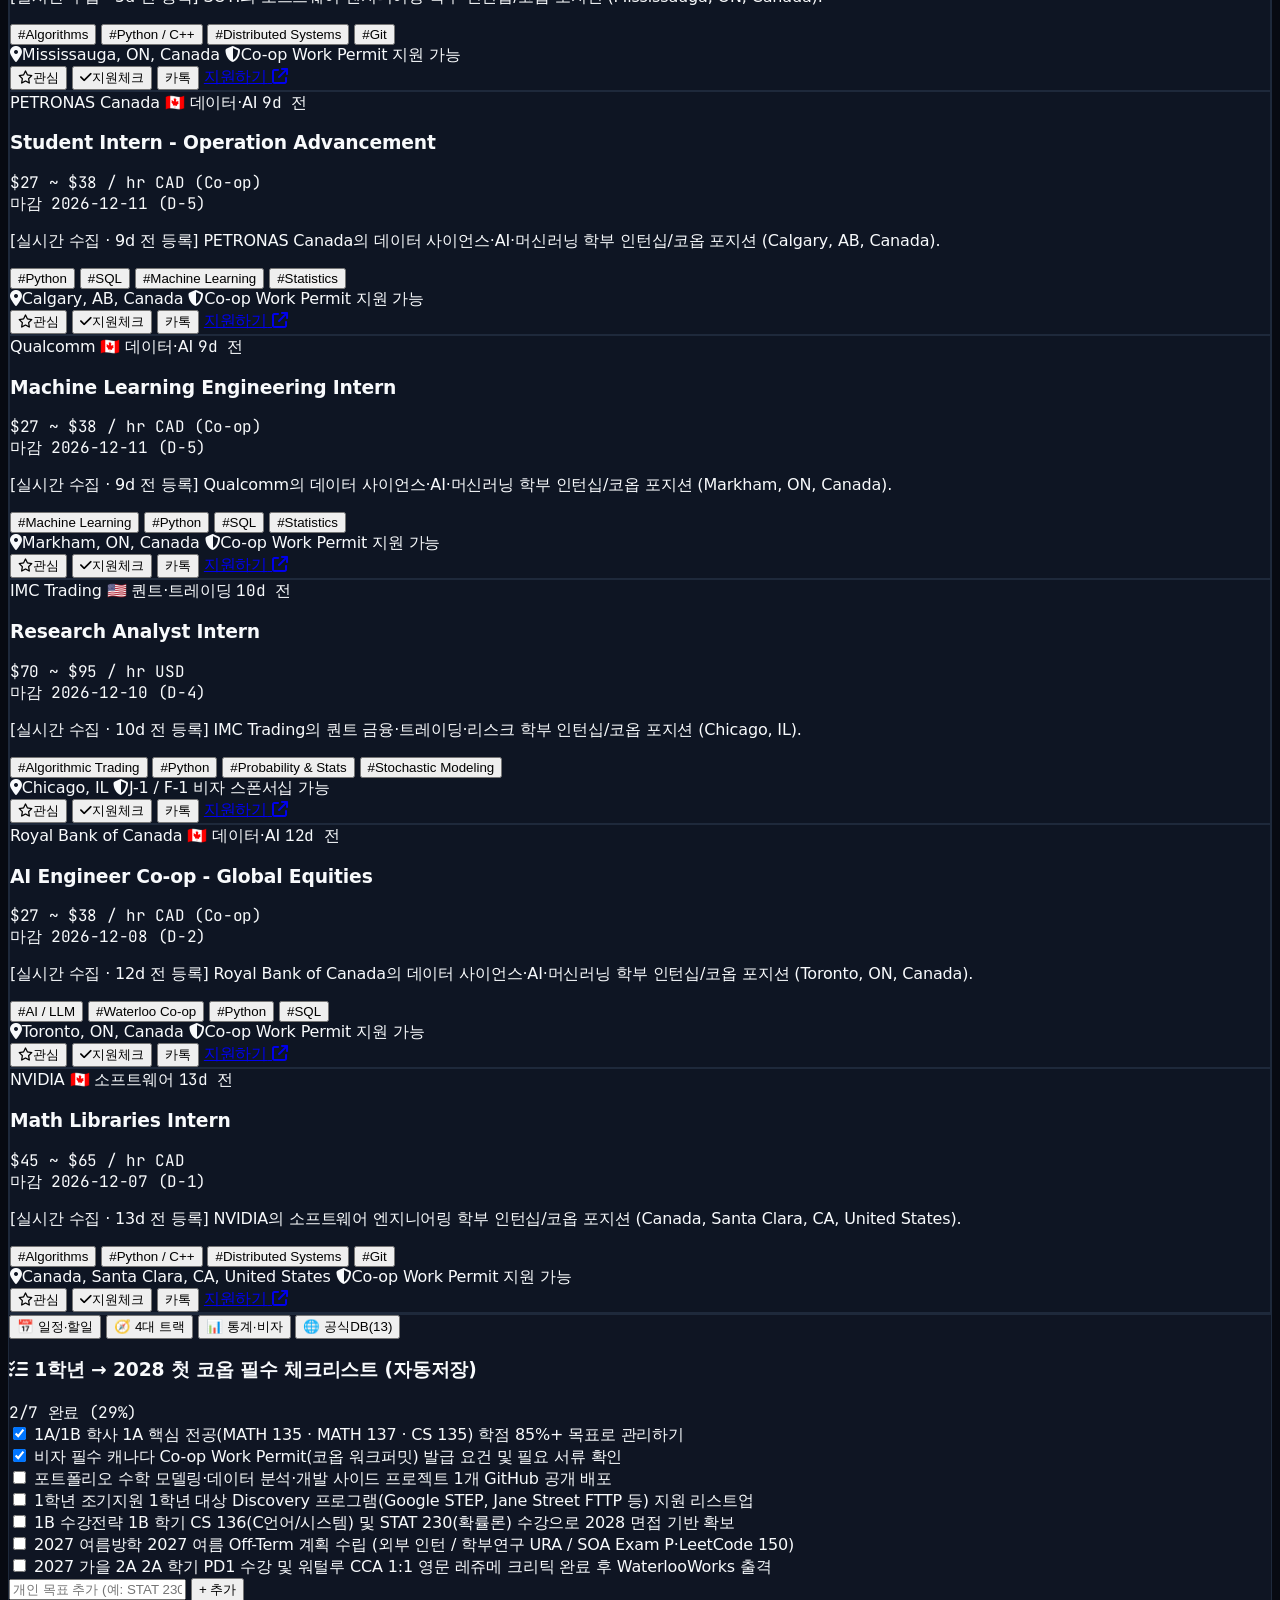
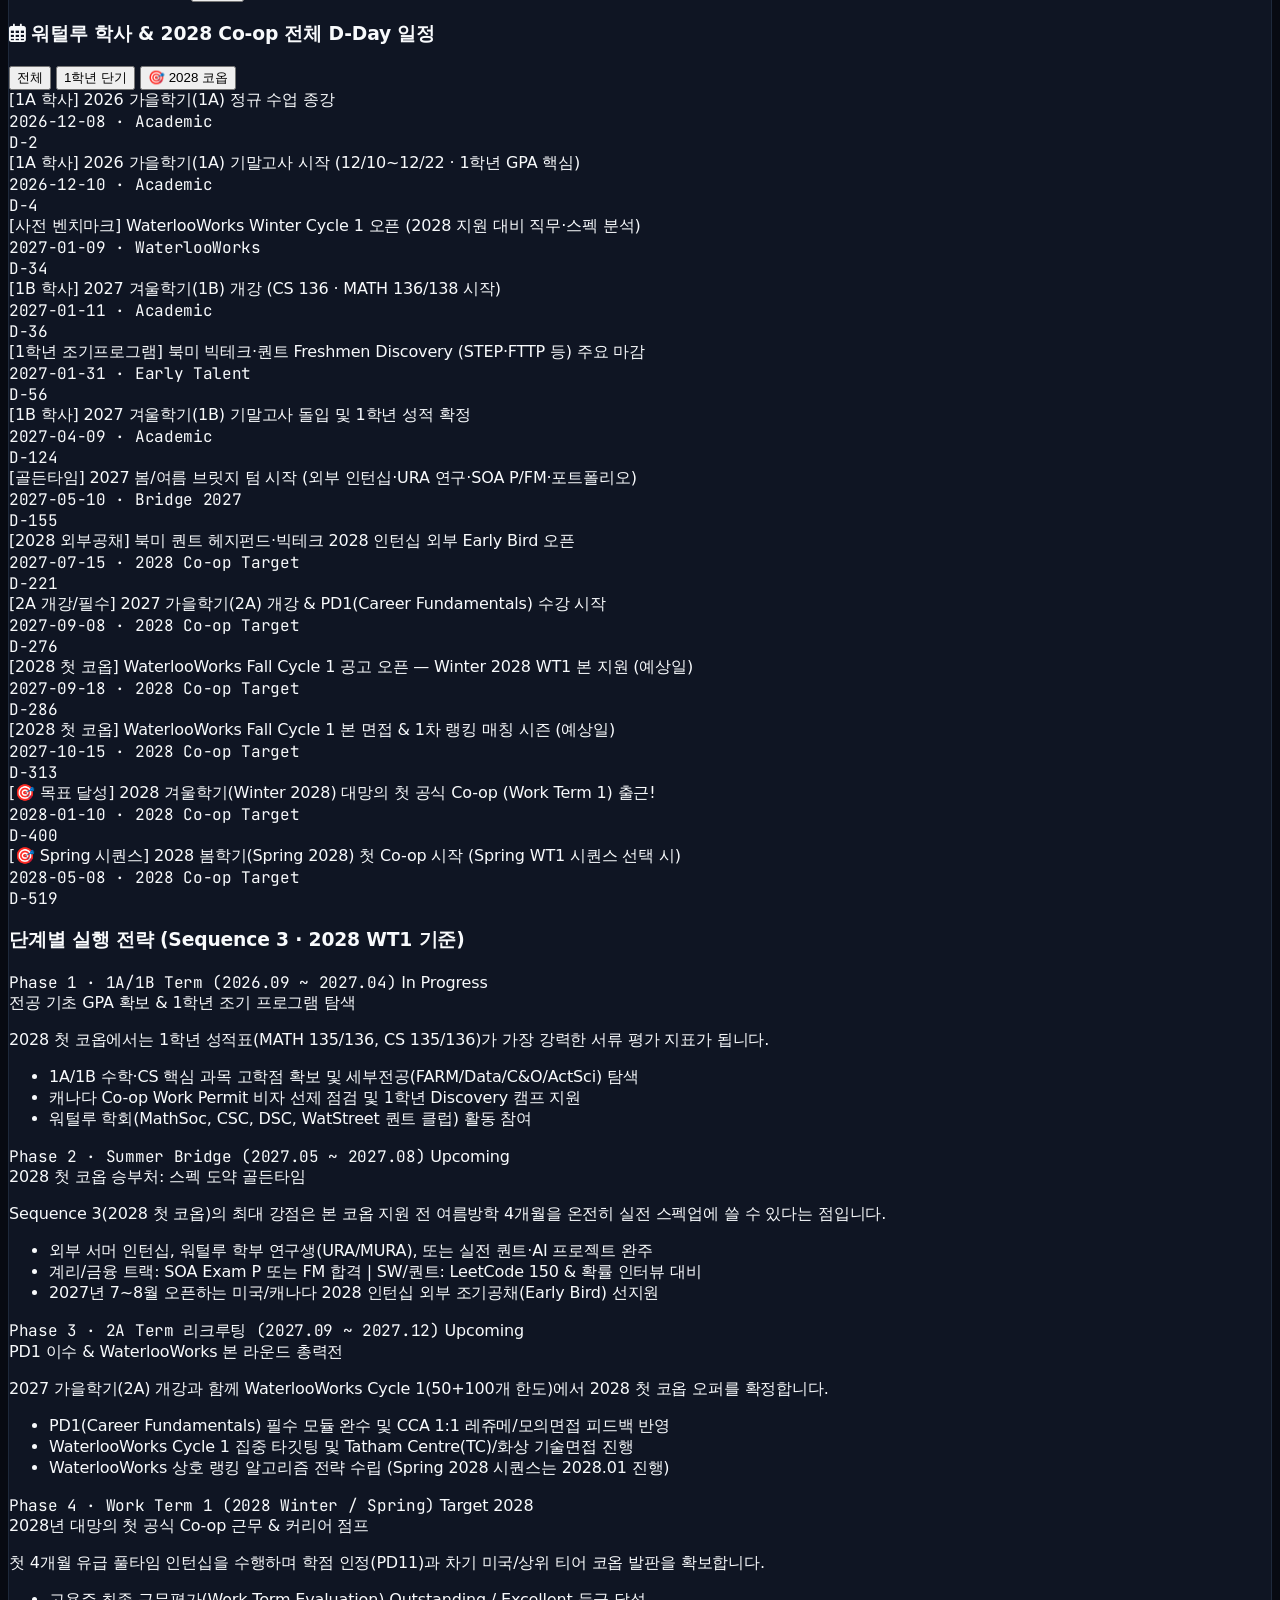
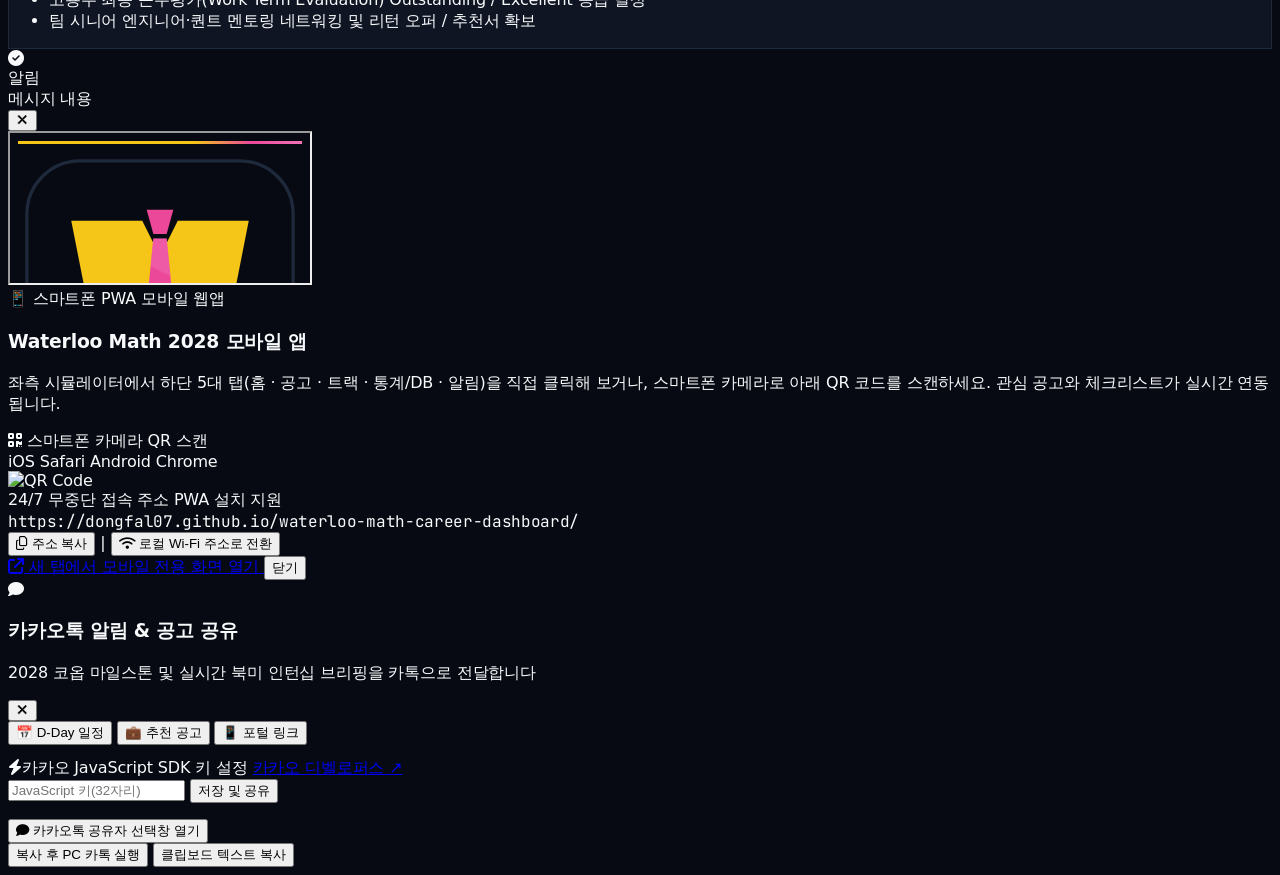
==== commit d82aa67b: "feat(v2): upgrade Waterloo Math 2028 career dashboard, unified mobile PWA & live crawler" ====
--- a/web/desktop_dashboard.html
+++ b/web/desktop_dashboard.html
@@ -3,409 +3,526 @@
 <head>
   <meta charset="UTF-8">
   <meta name="viewport" content="width=device-width, initial-scale=1.0">
-  <title>Waterloo Math Career Intelligence Portal (Desktop)</title>
+  <title>Waterloo Math 2028 Career Intelligence (Desktop)</title>
+  <link rel="icon" type="image/svg+xml" href="assets/icon.svg">
+  <link rel="manifest" href="../manifest.json">
+
   <!-- Tailwind CSS CDN -->
   <script src="https://cdn.tailwindcss.com"></script>
   <!-- Chart.js CDN -->
   <script src="https://cdn.jsdelivr.net/npm/chart.js"></script>
   <!-- FontAwesome Icons CDN -->
   <link rel="stylesheet" href="https://cdnjs.cloudflare.com/ajax/libs/font-awesome/6.4.0/css/all.min.css">
-  <!-- Official Kakao JavaScript SDK (카카오톡 바로 실행 및 공유자 선택창 호출) -->
+  <!-- Official Kakao JavaScript SDK -->
   <script src="https://t1.kakaocdn.net/kakao_js_sdk/2.7.2/kakao.min.js" crossorigin="anonymous"></script>
+
   <script>
     tailwind.config = {
       theme: {
         extend: {
           colors: {
-            uwGold: '#FDD017',
-            uwGoldHover: '#E5A823',
-            uwBlack: '#111827',
-            uwDarkSlate: '#1E293B',
+            uwGold: '#F5C518',
+            uwGoldHover: '#EAB308',
+            mathPink: '#EC4899',
+            uwCanvas: '#070A12',
+            uwSurface: '#0F1523',
+            uwElevated: '#161F33'
           }
         }
       }
-    }
+    };
   </script>
-  <style>
-    @import url('https://fonts.googleapis.com/css2?family=Inter:wght@300;400;500;600;700;800&display=swap');
-    body { font-family: 'Inter', sans-serif; background-color: #0B0F19; color: #F3F4F6; }
-    .custom-scrollbar::-webkit-scrollbar { width: 6px; height: 6px; }
-    .custom-scrollbar::-webkit-scrollbar-track { background: #1E293B; }
-    .custom-scrollbar::-webkit-scrollbar-thumb { background: #475569; border-radius: 4px; }
-    .custom-scrollbar::-webkit-scrollbar-thumb:hover { background: #FDD017; }
-  </style>
+  <link rel="stylesheet" href="assets/uw-theme.css">
 </head>
-<body class="min-h-screen flex flex-col custom-scrollbar">
-
-  <!-- TOP GLOBAL HEADER (Desktop Optimized) -->
-  <header class="bg-uwDarkSlate border-b border-gray-800 sticky top-0 z-50 shadow-lg">
-    <div class="max-w-7xl mx-auto px-6 py-3 flex items-center justify-between">
-      
-      <!-- Brand & Student Profile (화면 크기 맞춤 자동 스케일링 및 줄바꿈 차단) -->
-      <div class="flex items-center space-x-3 xl:space-x-4 shrink-0">
-        <div class="w-9 h-9 xl:w-11 xl:h-11 bg-uwGold rounded-xl flex items-center justify-center font-black text-black text-base xl:text-xl shadow-md shrink-0">
-          UW
-        </div>
-        <div class="shrink-0">
-          <div class="flex items-center space-x-2 whitespace-nowrap">
-            <h1 class="text-[clamp(13px,1.1vw,18px)] font-bold text-white tracking-wide whitespace-nowrap">
+<body class="min-h-screen flex flex-col custom-scrollbar bg-uwCanvas text-slate-100">
+
+  <!-- Signature UW Gold + Faculty of Math Pink Tie Top Ribbon -->
+  <div class="uw-brand-ribbon w-full sticky top-0 z-50"></div>
+
+  <!-- TOP COMMAND HEADER -->
+  <header class="bg-[#0B101D]/95 backdrop-blur-md border-b border-slate-800/90 sticky top-[3px] z-40">
+    <div class="max-w-[1400px] mx-auto px-5 py-3 flex items-center justify-between gap-3">
+
+      <!-- Left: Brand Identity & 2028 Target Sequence Pill -->
+      <div class="flex items-center space-x-3 shrink-0">
+        <img src="assets/icon.svg" alt="UW Math Logo" class="w-10 h-10 rounded-xl shadow border border-slate-700/70 shrink-0">
+        <div>
+          <div class="flex items-center space-x-2">
+            <h1 class="text-[clamp(14px,1.15vw,18px)] font-extrabold text-white tracking-tight whitespace-nowrap">
               Waterloo Math Career Intelligence
             </h1>
-            <span class="px-2 py-0.5 text-[clamp(9.5px,0.7vw,11px)] font-bold bg-uwGold/20 text-uwGold border border-uwGold/40 rounded-full whitespace-nowrap shrink-0">
-              Desktop Pro Edition
+            <span class="px-2 py-0.5 text-[11px] font-bold bg-mathPink/15 text-pink-300 border border-mathPink/40 rounded-full whitespace-nowrap">
+              1학년 · 2028 첫 Co-op 타깃
             </span>
           </div>
-          <p class="text-[clamp(9.5px,0.72vw,12px)] text-gray-400 whitespace-nowrap mt-0.5">
-            University of Waterloo • Faculty of Mathematics • 1st Year (1A/1B) Co-op Portal
+          <p class="text-[11.5px] text-slate-400 whitespace-nowrap mt-0.5">
+            University of Waterloo · Faculty of Mathematics · Honours Math (1A/1B → 2028 WT1)
           </p>
         </div>
       </div>
 
-      <!-- Quick D-Day Tickers (화면 크기에 따른 유연한 자동 스케일링 및 줄바꿈 원천 차단) -->
-      <div class="hidden lg:flex items-center space-x-2 xl:space-x-3 bg-gray-900/90 px-3 xl:px-4 py-1.5 rounded-lg border border-gray-700/60 text-[clamp(10px,0.8vw,12px)] whitespace-nowrap shrink-0">
-        <div class="flex items-center space-x-1.5 text-red-400 font-medium whitespace-nowrap">
-          <i class="fa-solid fa-fire text-red-500 text-[11px] shrink-0"></i>
-          <span class="whitespace-nowrap">이력서 검토 마감:</span>
-          <span class="font-bold px-1.5 py-0.5 bg-red-950/80 text-red-300 rounded border border-red-800/70 whitespace-nowrap shrink-0 text-[10.5px]" data-due-date="2026-11-20">D-?</span>
-        </div>
-        <span class="text-gray-600 shrink-0">|</span>
-        <div class="flex items-center space-x-1.5 text-amber-300 font-medium whitespace-nowrap">
-          <i class="fa-solid fa-briefcase text-[11px] shrink-0"></i>
-          <span class="whitespace-nowrap">서머 퀀트 인턴:</span>
-          <span class="font-bold px-1.5 py-0.5 bg-amber-950/80 text-amber-200 rounded border border-amber-800/70 whitespace-nowrap shrink-0 text-[10.5px]" data-due-date="2026-12-04">D-?</span>
-        </div>
-      </div>
-
-      <!-- Right Action Tools -->
+      <!-- Center: Dynamic Urgent D-Day Tickers (Bound to JSON, Clickable) -->
+      <button onclick="switchIntelTab('schedule')" id="header-dday-strip"
+        class="hidden xl:flex items-center space-x-3 bg-slate-900/90 hover:bg-slate-800/90 px-3.5 py-1.5 rounded-lg border border-slate-800 hover:border-slate-700 transition text-xs whitespace-nowrap"
+        title="클릭하여 2026~2028 전체 마일스톤 일정 보기">
+        <span class="text-slate-400 font-medium"><i class="fa-regular fa-calendar-check text-uwGold mr-1.5"></i>임박 일정 불러오는 중...</span>
+      </button>
+
+      <!-- Right: Live Sync, Telegram, Kakao & Mobile View -->
       <div class="flex items-center space-x-2 shrink-0">
-        <!-- 텔레그램 연동 상태 뱃지 (줄바꿈 방지 및 자동 스케일링) -->
-        <div class="hidden md:flex items-center space-x-1.5 px-2.5 xl:px-3 py-1.5 bg-sky-950/70 border border-sky-800/60 rounded-lg text-[clamp(10px,0.75vw,11px)] text-sky-300 whitespace-nowrap shrink-0">
-          <i class="fa-brands fa-telegram text-sky-400 text-sm shrink-0"></i>
-          <span class="font-semibold whitespace-nowrap">24h 클라우드 알림 가동중</span>
-          <span class="w-1.5 h-1.5 bg-emerald-400 rounded-full animate-pulse ml-0.5 shrink-0"></span>
-        </div>
-
-        <!-- 카카오톡 알림/공고 공유 바로 실행 버튼 -->
-        <button onclick="triggerDesktopKakaoShare('dday')" 
-          class="flex items-center space-x-1.5 px-3 py-2 bg-[#FEE500] hover:bg-[#FDD835] text-[#191919] text-xs font-extrabold rounded-lg shadow-md transition active:scale-95 whitespace-nowrap shrink-0" title="카카오톡 실행 및 공유자 선택">
-          <i class="fa-solid fa-comment text-sm shrink-0"></i>
-          <span class="whitespace-nowrap">카카오톡 알림 공유</span>
+        <button onclick="handleLiveSync()" id="btn-live-sync"
+          class="hidden md:flex items-center space-x-1.5 px-3 py-1.5 bg-slate-900 hover:bg-slate-800 text-slate-200 text-xs font-semibold rounded-lg border border-slate-700/80 transition active:scale-95 whitespace-nowrap"
+          title="SimplifyJobs 북미 인턴십 실시간 수집 및 일정 동기화">
+          <i id="sync-icon" class="fa-solid fa-arrows-rotate text-emerald-400 text-xs"></i>
+          <span id="sync-label" class="font-quant text-[11px]">실시간 동기화</span>
         </button>
 
-        <!-- 모바일 뷰 시뮬레이터 & QR 열기 버튼 -->
-        <button onclick="openMobilePreviewModal()" 
-          class="flex items-center space-x-1.5 px-3 xl:px-3.5 py-2 bg-uwGold hover:bg-uwGoldHover text-black text-xs font-extrabold rounded-lg shadow-md transition active:scale-95 whitespace-nowrap shrink-0">
-          <i class="fa-solid fa-mobile-screen-button text-sm shrink-0"></i>
-          <span class="whitespace-nowrap">스마트폰 모바일 뷰 (미리보기/QR)</span>
+        <button onclick="handleTelegramSend('dday')"
+          class="hidden sm:flex items-center space-x-1.5 px-2.5 py-1.5 bg-sky-950/60 hover:bg-sky-900/70 text-sky-300 text-xs font-semibold rounded-lg border border-sky-800/60 transition active:scale-95 whitespace-nowrap"
+          title="텔레그램 알림 즉시 발송 테스트">
+          <i class="fa-brands fa-telegram text-sky-400 text-sm"></i>
+          <span class="hidden lg:inline">24h 알림봇</span>
+          <span class="w-1.5 h-1.5 bg-emerald-400 rounded-full animate-pulse"></span>
+        </button>
+
+        <button onclick="triggerDesktopKakaoShare('dday')"
+          class="flex items-center space-x-1.5 px-3 py-1.5 bg-[#FEE500] hover:bg-[#FDD835] text-[#191919] text-xs font-extrabold rounded-lg shadow transition active:scale-95 whitespace-nowrap"
+          title="카카오톡 친구/단톡방 공유">
+          <i class="fa-solid fa-comment text-xs"></i>
+          <span>카톡 공유</span>
+        </button>
+
+        <button onclick="openMobilePreviewModal()"
+          class="flex items-center space-x-1.5 px-3 py-1.5 bg-uwGold hover:bg-uwGoldHover text-slate-950 text-xs font-extrabold rounded-lg shadow transition active:scale-95 whitespace-nowrap">
+          <i class="fa-solid fa-mobile-screen-button text-xs"></i>
+          <span>모바일 앱 / QR</span>
         </button>
       </div>
 
     </div>
   </header>
 
-  <!-- MAIN CONTAINER (3-COLUMN DESKTOP GRID) -->
-  <main class="max-w-7xl mx-auto px-6 py-6 flex-1 w-full space-y-6">
-
-    <!-- 1. TOP KPI METRIC CARDS (반응형 화면 맞춤 유체 자동 스케일링) -->
-    <div class="grid grid-cols-1 sm:grid-cols-2 lg:grid-cols-4 gap-[clamp(8px,1vw,16px)]">
-      
-      <!-- Card 1: 1학년 평균 시급 -->
-      <div class="bg-uwDarkSlate/80 p-[clamp(12px,1.1vw,18px)] rounded-xl border border-gray-800 shadow relative overflow-hidden flex flex-col justify-between transition-all duration-200 hover:border-gray-700 min-w-0">
-        <div class="flex items-center justify-between gap-1.5 min-w-0">
-          <span class="text-[clamp(11px,0.8vw,13px)] font-medium text-gray-300 truncate" title="1학년 (Work Term 1) 평균 시급">1학년 (Work Term 1) 평균 시급</span>
-          <span class="text-uwGold bg-uwGold/10 text-[clamp(9.5px,0.68vw,11.5px)] px-2 py-0.5 rounded font-bold whitespace-nowrap shrink-0">Official Stat</span>
-        </div>
-        <div class="mt-[clamp(6px,0.6vw,10px)] flex items-baseline space-x-1.5 min-w-0">
-          <span class="text-[clamp(20px,1.65vw,28px)] font-black text-white leading-tight tracking-tight whitespace-nowrap">$23.40</span>
-          <span class="text-[clamp(10px,0.72vw,12px)] text-gray-400 whitespace-nowrap">CAD / hr</span>
-        </div>
-        <p class="text-[clamp(9.5px,0.72vw,11.5px)] text-emerald-400 mt-[clamp(4px,0.4vw,8px)] flex items-center min-w-0 truncate" title="Term 6 진입 시 평균 $43.10/hr 까지 상승">
-          <i class="fa-solid fa-arrow-trend-up mr-1 shrink-0"></i>
-          <span class="truncate">Term 6 진입 시 평균 $43.10/hr 까지 상승</span>
+  <!-- MAIN WORKSPACE -->
+  <main class="max-w-[1400px] mx-auto px-5 py-5 flex-1 w-full space-y-5">
+
+    <!-- 1. HERO SEQUENCE RAIL: 1st Year (2026) -> First Co-op (2028) -->
+    <section class="uw-panel rounded-2xl p-4">
+      <div class="flex flex-col lg:flex-row lg:items-center justify-between gap-3 pb-3 mb-3 border-b border-slate-800/80">
+        <div class="flex items-center flex-wrap gap-2">
+          <span class="px-2.5 py-0.5 rounded-md bg-uwGold/15 text-uwGold border border-uwGold/30 text-xs font-bold">
+            Co-op Sequence Map
+          </span>
+          <h2 class="text-sm font-bold text-white" id="seq-headline">
+            Honours Math 1학년 재학 (2026–2027) → 2028년 첫 공식 Co-op (Work Term 1) 로드맵
+          </h2>
+        </div>
+        <div class="flex items-center space-x-3 text-xs text-slate-400">
+          <span id="last-synced-badge" class="font-quant text-[11px] text-slate-400">동기화 확인 중...</span>
+          <span class="text-slate-700">|</span>
+          <span class="text-pink-300 font-semibold">
+            첫 코옵 출근(<span class="font-quant">2028-01-10</span>)까지 <strong class="font-quant text-white px-1.5 py-0.5 rounded bg-mathPink/25 border border-mathPink/40 ml-0.5" data-due-date="2028-01-10">D-?</strong>
+          </span>
+        </div>
+      </div>
+
+      <div class="grid grid-cols-1 sm:grid-cols-2 lg:grid-cols-4 gap-2.5 text-xs">
+        <div class="p-3 rounded-xl border seq-step-active flex flex-col justify-between">
+          <div class="flex items-center justify-between">
+            <span class="font-quant text-[11px] font-bold text-uwGold">STEP 1 · 2026.09 – 2027.04</span>
+            <span class="px-2 py-0.5 rounded-full bg-uwGold text-slate-950 text-[10px] font-extrabold">현재 학기 (1A/1B)</span>
+          </div>
+          <div class="font-bold text-white mt-1.5">1학년 전공 GPA & CWP 비자 확보</div>
+          <p class="text-[11px] text-slate-300 mt-0.5">MATH 135/136 · CS 135/136 고학점, 1학년 Discovery 지원</p>
+        </div>
+
+        <div class="p-3 rounded-xl border border-slate-800 bg-slate-900/50 flex flex-col justify-between">
+          <div class="flex items-center justify-between">
+            <span class="font-quant text-[11px] font-bold text-emerald-400">STEP 2 · 2027.05 – 2027.08</span>
+            <span class="px-2 py-0.5 rounded-full bg-emerald-500/15 text-emerald-300 border border-emerald-500/30 text-[10px] font-bold">골든타임</span>
+          </div>
+          <div class="font-bold text-white mt-1.5">Summer Bridge 실전 스펙 도약</div>
+          <p class="text-[11px] text-slate-400 mt-0.5">대외 인턴·URA 연구·SOA P/FM·7~8월 2028 외부 조기공채</p>
+        </div>
+
+        <div class="p-3 rounded-xl border border-slate-800 bg-slate-900/50 flex flex-col justify-between">
+          <div class="flex items-center justify-between">
+            <span class="font-quant text-[11px] font-bold text-sky-400">STEP 3 · 2027.09 – 2027.12</span>
+            <span class="px-2 py-0.5 rounded-full bg-sky-500/15 text-sky-300 border border-sky-500/30 text-[10px] font-bold">2A 리크루팅</span>
+          </div>
+          <div class="font-bold text-white mt-1.5">PD1 수강 & WaterlooWorks Cycle 1</div>
+          <p class="text-[11px] text-slate-400 mt-0.5">CCA 1:1 레쥬메 첨삭 · Cycle 1 본 면접 및 상호 랭킹 매칭</p>
+        </div>
+
+        <div class="p-3 rounded-xl border seq-step-target flex flex-col justify-between">
+          <div class="flex items-center justify-between">
+            <span class="font-quant text-[11px] font-bold text-pink-300">STEP 4 · 2028 Winter / Spring</span>
+            <span class="px-2 py-0.5 rounded-full bg-mathPink text-white text-[10px] font-extrabold">🎯 첫 Co-op</span>
+          </div>
+          <div class="font-bold text-white mt-1.5">Work Term 1 공식 인턴십 출근</div>
+          <p class="text-[11px] text-slate-300 mt-0.5">4개월 유급 풀타임 근무 · Excellent 평가 및 차기 미국 J-1 도약</p>
+        </div>
+      </div>
+    </section>
+
+    <!-- 2. 4 PRECISION KPI TILES (100% Dynamic Data Binding) -->
+    <section class="grid grid-cols-1 sm:grid-cols-2 lg:grid-cols-4 gap-3.5">
+
+      <!-- KPI 1: Live North American Job Pool -->
+      <div class="uw-panel rounded-xl p-4 flex flex-col justify-between">
+        <div class="flex items-center justify-between">
+          <span class="text-xs font-semibold text-slate-300">북미 학부 인턴십 실시간 선별</span>
+          <span id="kpi-open-pool-badge" class="font-quant text-[10.5px] px-2 py-0.5 rounded bg-sky-500/15 text-sky-300 border border-sky-500/30 font-bold">
+            Pool 705
+          </span>
+        </div>
+        <div class="mt-2 flex items-baseline space-x-2">
+          <span id="kpi-total-jobs" class="font-quant text-2xl font-extrabold text-white">--건</span>
+          <span class="text-xs text-slate-400">유학생 비자 가능 공고</span>
+        </div>
+        <p id="kpi-country-split" class="text-[11.5px] text-sky-300 mt-1.5 font-medium">
+          🇨🇦 캐나다 --건 · 🇺🇸 미국(J-1/F-1) --건
         </p>
-        <div class="absolute -right-2 -bottom-2 opacity-10 text-uwGold text-[clamp(36px,3.2vw,54px)] pointer-events-none select-none">
-          <i class="fa-solid fa-dollar-sign"></i>
-        </div>
       </div>
 
-      <!-- Card 2: 코옵 취업 성공률 -->
-      <div class="bg-uwDarkSlate/80 p-[clamp(12px,1.1vw,18px)] rounded-xl border border-gray-800 shadow relative overflow-hidden flex flex-col justify-between transition-all duration-200 hover:border-gray-700 min-w-0">
-        <div class="flex items-center justify-between gap-1.5 min-w-0">
-          <span class="text-[clamp(11px,0.8vw,13px)] font-medium text-gray-300 truncate" title="수학과 Co-op 취업 성공률">수학과 Co-op 취업 성공률</span>
-          <span class="text-emerald-400 bg-emerald-500/10 text-[clamp(9.5px,0.68vw,11.5px)] px-2 py-0.5 rounded font-bold whitespace-nowrap shrink-0">Top Tier</span>
-        </div>
-        <div class="mt-[clamp(6px,0.6vw,10px)] flex items-baseline space-x-1.5 min-w-0">
-          <span class="text-[clamp(20px,1.65vw,28px)] font-black text-white leading-tight tracking-tight whitespace-nowrap">96.4%</span>
-          <span class="text-[clamp(10px,0.72vw,12px)] text-gray-400 whitespace-nowrap">학부 연계 기준</span>
-        </div>
-        <p class="text-[clamp(9.5px,0.72vw,11.5px)] text-gray-400 mt-[clamp(4px,0.4vw,8px)] truncate" title="WaterlooWorks & 직접 수주(Self-Arranged) 포함">
-          WaterlooWorks & 직접 수주(Self-Arranged) 포함
+      <!-- KPI 2: Official Waterloo Math Co-op Earnings -->
+      <div class="uw-panel rounded-xl p-4 flex flex-col justify-between">
+        <div class="flex items-center justify-between">
+          <span class="text-xs font-semibold text-slate-300">워털루 수학과 공식 시급 궤적</span>
+          <span id="kpi-emp-rate" class="font-quant text-[10.5px] px-2 py-0.5 rounded bg-emerald-500/15 text-emerald-300 border border-emerald-500/30 font-bold">
+            취업률 96.4%
+          </span>
+        </div>
+        <div class="mt-2 flex items-baseline space-x-1.5">
+          <span class="font-quant text-2xl font-extrabold text-uwGold">$23.40</span>
+          <span class="text-xs text-slate-400">→</span>
+          <span class="font-quant text-lg font-bold text-white">$43.10</span>
+          <span class="text-[11px] text-slate-400">CAD/hr</span>
+        </div>
+        <p class="text-[11.5px] text-slate-400 mt-1.5">
+          WT1 첫 코옵 평균 → WT6 고학년 평균 (미국 퀀트 별도)
         </p>
-        <div class="absolute -right-2 -bottom-2 opacity-10 text-emerald-400 text-[clamp(36px,3.2vw,54px)] pointer-events-none select-none">
-          <i class="fa-solid fa-chart-line"></i>
-        </div>
       </div>
 
-      <!-- Card 3: 1학년 추천 인턴십 공고 -->
-      <div class="bg-uwDarkSlate/80 p-[clamp(12px,1.1vw,18px)] rounded-xl border border-gray-800 shadow relative overflow-hidden flex flex-col justify-between transition-all duration-200 hover:border-gray-700 min-w-0">
-        <div class="flex items-center justify-between gap-1.5 min-w-0">
-          <span class="text-[clamp(11px,0.8vw,13px)] font-medium text-gray-300 truncate" title="1학년 지원 가능 추천 공고">1학년 지원 가능 추천 공고</span>
-          <span id="badge-job-count" class="text-sky-400 bg-sky-500/10 text-[clamp(9.5px,0.68vw,11.5px)] px-2 py-0.5 rounded font-bold whitespace-nowrap shrink-0">12 Active</span>
-        </div>
-        <div class="mt-[clamp(6px,0.6vw,10px)] flex items-baseline space-x-1.5 min-w-0">
-          <span class="text-[clamp(20px,1.65vw,28px)] font-black text-white leading-tight tracking-tight whitespace-nowrap">12건</span>
-          <span class="text-[clamp(10px,0.72vw,12px)] text-gray-400 whitespace-nowrap truncate">북미 퀀트/빅테크/금융</span>
-        </div>
-        <p class="text-[clamp(9.5px,0.72vw,11.5px)] text-sky-400 mt-[clamp(4px,0.4vw,8px)] truncate" title="🇨🇦 캐나다 8건 | 🇺🇸 미국(비자스폰) 4건">
-          🇨🇦 캐나다 8건 | 🇺🇸 미국(비자스폰) 4건
-        </p>
-        <div class="absolute -right-2 -bottom-2 opacity-10 text-sky-400 text-[clamp(36px,3.2vw,54px)] pointer-events-none select-none">
-          <i class="fa-solid fa-briefcase"></i>
+      <!-- KPI 3: Personal Application & Checklist Tracker -->
+      <div class="uw-panel rounded-xl p-4 flex flex-col justify-between">
+        <div class="flex items-center justify-between">
+          <span class="text-xs font-semibold text-slate-300">내 관심 공고 & 1학년 준비율</span>
+          <span id="kpi-checklist-pct" class="font-quant text-[10.5px] px-2 py-0.5 rounded bg-uwGold/15 text-uwGold border border-uwGold/30 font-bold">
+            0% 완료
+          </span>
+        </div>
+        <div class="mt-2 flex items-center space-x-3">
+          <button onclick="setStatusFilter('BOOKMARKED')" class="text-left group">
+            <span class="text-[11px] text-slate-400 block group-hover:text-uwGold">⭐ 관심 저장</span>
+            <span id="kpi-bookmarked-count" class="font-quant text-xl font-extrabold text-white">0건</span>
+          </button>
+          <span class="text-slate-700">|</span>
+          <button onclick="setStatusFilter('APPLIED')" class="text-left group">
+            <span class="text-[11px] text-slate-400 block group-hover:text-emerald-300">✅ 지원 완료</span>
+            <span id="kpi-applied-count" class="font-quant text-xl font-extrabold text-emerald-400">0건</span>
+          </button>
+        </div>
+        <div class="w-full h-1.5 bg-slate-800 rounded-full overflow-hidden mt-2">
+          <div id="kpi-checklist-bar" class="h-full bg-gradient-to-r from-uwGold to-mathPink transition-all duration-300" style="width: 28%"></div>
         </div>
       </div>
 
-      <!-- Card 4: 텔레그램 연동 상태 (GitHub Actions 24시간 클라우드 가동 반영) -->
-      <div class="bg-uwDarkSlate/80 p-[clamp(12px,1.1vw,18px)] rounded-xl border border-gray-800 shadow relative overflow-hidden flex flex-col justify-between transition-all duration-200 hover:border-gray-700 min-w-0">
-        <div class="flex items-center justify-between gap-1.5 min-w-0">
-          <span class="text-[clamp(11px,0.8vw,13px)] font-medium text-gray-300 truncate" title="모바일 텔레그램 24시간 알림">모바일 텔레그램 24h 알림</span>
-          <span id="tg-status-indicator" class="text-emerald-400 bg-emerald-500/15 text-[clamp(9.5px,0.68vw,11.5px)] px-2 py-0.5 rounded-full font-bold whitespace-nowrap shrink-0 border border-emerald-500/30 flex items-center shadow-sm">
-            <span class="w-1.5 h-1.5 bg-emerald-400 rounded-full animate-pulse mr-1.5 shrink-0"></span>
-            <span>24h 가동중</span>
+      <!-- KPI 4: Next Urgent Milestone & Notification Actions -->
+      <div class="uw-panel rounded-xl p-4 flex flex-col justify-between">
+        <div class="flex items-center justify-between">
+          <span class="text-xs font-semibold text-slate-300">가장 가까운 핵심 학사·비자 일정</span>
+          <span id="kpi-next-dday-badge" class="font-quant text-[10.5px] px-2 py-0.5 rounded bg-rose-500/20 text-rose-300 border border-rose-500/40 font-bold">
+            D-?
           </span>
         </div>
-        <div class="mt-[clamp(6px,0.6vw,10px)] flex items-baseline space-x-1.5 min-w-0">
-          <span class="text-[clamp(17px,1.4vw,23px)] font-black text-white leading-tight tracking-tight whitespace-nowrap">GitHub 무중단 발송</span>
-        </div>
-        <div class="flex items-center justify-between mt-[clamp(4px,0.4vw,8px)] text-[clamp(9.5px,0.72vw,11.5px)] min-w-0">
-          <p class="text-sky-300 truncate flex items-center min-w-0 mr-1" title="매일 09:00 D-Day • 월 10:00 공고 자동 발송 (PC 종료 무관)">
-            <i class="fa-solid fa-cloud mr-1 text-[10px] text-sky-400 shrink-0"></i>
-            <span class="truncate">매일 09:00 발송 (PC꺼짐 무관)</span>
-          </p>
-          <div class="flex items-center space-x-1.5 shrink-0">
-            <button onclick="triggerDesktopKakaoShare('dday')" class="text-[#FEE500] hover:underline whitespace-nowrap shrink-0 transition-colors text-[10px] font-bold" title="카카오톡 바로 실행 및 공유">
-              [카톡 공유]
+        <div id="kpi-next-dday-title" class="mt-2 text-sm font-bold text-white line-clamp-1">
+          일정 불러오는 중...
+        </div>
+        <div class="flex items-center justify-between mt-1.5 text-[11px]">
+          <span id="kpi-next-dday-date" class="font-quant text-slate-400">----</span>
+          <div class="flex items-center space-x-2">
+            <button onclick="triggerDesktopKakaoShare('jobs')" class="text-[#FEE500] hover:underline font-bold">[공고 카톡공유]</button>
+            <button onclick="handleTelegramSend('jobs')" class="text-sky-300 hover:underline font-semibold">[공고 텔레그램]</button>
+          </div>
+        </div>
+      </div>
+
+    </section>
+
+    <!-- 3. MAIN ASYMMETRIC 2-ZONE WORKSPACE (Left 7 Cols: Jobs | Right 5 Cols: 4-Tab Intelligence Hub) -->
+    <div class="grid grid-cols-1 lg:grid-cols-12 gap-5 items-start">
+
+      <!-- ================================================================= -->
+      <!-- LEFT 7 COLUMNS: LIVE NORTH AMERICAN INTERNSHIP EXPLORER & TRACKER -->
+      <!-- ================================================================= -->
+      <section class="lg:col-span-7 uw-panel rounded-2xl p-5 flex flex-col space-y-3.5">
+
+        <!-- Title + Country Switch -->
+        <div class="flex flex-col sm:flex-row sm:items-center justify-between gap-3">
+          <div>
+            <div class="flex items-center space-x-2">
+              <h2 class="text-base font-extrabold text-white">실시간 북미 인턴십 · Co-op 탐색기</h2>
+              <span id="badge-filtered-count" class="font-quant px-2 py-0.5 text-[11px] font-bold rounded-md bg-uwGold/15 text-uwGold border border-uwGold/30">
+                0 Active
+              </span>
+            </div>
+            <p class="text-xs text-slate-400 mt-0.5">
+              2027 여름 대외 인턴십 실전 지원 및 2028 첫 코옵 요구 기술스택·시급 벤치마킹 (태그 클릭 시 즉시 검색)
+            </p>
+          </div>
+
+          <div class="flex items-center space-x-1 bg-slate-900 p-1 rounded-lg border border-slate-800 text-xs shrink-0">
+            <button onclick="setCountryFilter('ALL')" id="filter-ctry-all" class="px-2.5 py-1 rounded-md font-bold bg-uwGold text-slate-950">전체</button>
+            <button onclick="setCountryFilter('CA')" id="filter-ctry-ca" class="px-2.5 py-1 rounded-md font-semibold text-slate-400 hover:text-white">🇨🇦 캐나다</button>
+            <button onclick="setCountryFilter('US')" id="filter-ctry-us" class="px-2.5 py-1 rounded-md font-semibold text-slate-400 hover:text-white">🇺🇸 미국</button>
+          </div>
+        </div>
+
+        <!-- Search Input + Sort Dropdown -->
+        <div class="flex flex-col sm:flex-row gap-2">
+          <div class="relative flex-1">
+            <i class="fa-solid fa-magnifying-glass absolute left-3 top-1/2 -translate-y-1/2 text-slate-500 text-xs"></i>
+            <input id="job-search-input" type="text" oninput="handleSearchInput(this.value)"
+              placeholder="기업명, 직무, 도시(Toronto, NYC), 기술(Python, C++, SOA, Risk) 검색..."
+              class="w-full bg-slate-950/90 border border-slate-800 focus:border-uwGold rounded-xl pl-8 pr-8 py-2 text-xs text-white placeholder-slate-500 focus:outline-none">
+            <button id="btn-clear-search" onclick="clearSearchInput()" class="hidden absolute right-2.5 top-1/2 -translate-y-1/2 text-slate-400 hover:text-white text-xs">
+              ✕
             </button>
-            <button onclick="triggerTelegramAlert('dday')" class="text-uwGold hover:underline whitespace-nowrap shrink-0 transition-colors text-[10px] font-semibold" title="지금 즉시 스마트폰으로 테스트 전송">
-              [즉시 전송]
-            </button>
-          </div>
-        </div>
-        <div class="absolute -right-2 -bottom-2 opacity-10 text-sky-400 text-[clamp(36px,3.2vw,54px)] pointer-events-none select-none">
-          <i class="fa-brands fa-telegram"></i>
-        </div>
-      </div>
+          </div>
+
+          <select id="job-sort-select" onchange="handleSortChange(this.value)"
+            class="bg-slate-950/90 border border-slate-800 rounded-xl px-3 py-2 text-xs text-slate-200 font-semibold focus:outline-none focus:border-uwGold shrink-0">
+            <option value="recent">정렬: 최신 등록순</option>
+            <option value="deadline">정렬: 마감 임박순</option>
+            <option value="pay">정렬: 시급 높은순 (환율반영)</option>
+          </select>
+        </div>
+
+        <!-- Personal Status Filter + Track Filter Pills -->
+        <div class="flex flex-wrap items-center justify-between gap-2 pb-3 border-b border-slate-800/90 text-xs">
+          <!-- Track Pills -->
+          <div class="flex flex-wrap gap-1.5" id="track-filter-bar">
+            <button onclick="setTrackFilter('ALL')" data-track="ALL" class="px-2.5 py-1 rounded-lg bg-slate-800 text-uwGold font-bold border border-uwGold/40">전체 직무</button>
+            <button onclick="setTrackFilter('quant')" data-track="quant" class="px-2.5 py-1 rounded-lg bg-slate-900/90 text-slate-300 hover:text-white border border-slate-800">퀀트·금융</button>
+            <button onclick="setTrackFilter('data_ai')" data-track="data_ai" class="px-2.5 py-1 rounded-lg bg-slate-900/90 text-slate-300 hover:text-white border border-slate-800">데이터·AI</button>
+            <button onclick="setTrackFilter('software')" data-track="software" class="px-2.5 py-1 rounded-lg bg-slate-900/90 text-slate-300 hover:text-white border border-slate-800">소프트웨어</button>
+            <button onclick="setTrackFilter('actuary')" data-track="actuary" class="px-2.5 py-1 rounded-lg bg-slate-900/90 text-slate-300 hover:text-white border border-slate-800">보험계리·리스크</button>
+          </div>
+
+          <!-- Personal Bookmark / Applied Filter -->
+          <div class="flex items-center space-x-1 bg-slate-950/80 p-1 rounded-lg border border-slate-800 text-[11px]">
+            <button onclick="setStatusFilter('ALL')" id="status-btn-ALL" class="px-2 py-0.5 rounded font-bold bg-slate-800 text-white">전체</button>
+            <button onclick="setStatusFilter('BOOKMARKED')" id="status-btn-BOOKMARKED" class="px-2 py-0.5 rounded font-medium text-slate-400 hover:text-uwGold">⭐ 관심</button>
+            <button onclick="setStatusFilter('APPLIED')" id="status-btn-APPLIED" class="px-2 py-0.5 rounded font-medium text-slate-400 hover:text-emerald-400">✅ 지원완료</button>
+          </div>
+        </div>
+
+        <!-- Job Postings List -->
+        <div id="job-postings-list" class="space-y-3 max-h-[760px] overflow-y-auto custom-scrollbar pr-1">
+          <div class="text-center py-14 text-slate-500 text-xs">
+            <i class="fa-solid fa-spinner fa-spin mr-2"></i> 실시간 북미 인턴십 데이터를 불러오는 중...
+          </div>
+        </div>
+
+      </section>
+
+      <!-- ================================================================= -->
+      <!-- RIGHT 5 COLUMNS: 4-TAB INTELLIGENCE HUB                           -->
+      <!-- ================================================================= -->
+      <section class="lg:col-span-5 uw-panel rounded-2xl p-5 flex flex-col space-y-4">
+
+        <!-- 4-Tab Switcher -->
+        <div class="grid grid-cols-4 gap-1 bg-slate-950 p-1 rounded-xl border border-slate-800 text-xs">
+          <button onclick="switchIntelTab('schedule')" id="intel-btn-schedule"
+            class="py-2 px-1.5 rounded-lg font-bold bg-uwGold text-slate-950 transition text-center whitespace-nowrap">
+            📅 일정·할일
+          </button>
+          <button onclick="switchIntelTab('tracks')" id="intel-btn-tracks"
+            class="py-2 px-1.5 rounded-lg font-semibold text-slate-400 hover:text-white transition text-center whitespace-nowrap">
+            🧭 4대 트랙
+          </button>
+          <button onclick="switchIntelTab('stats')" id="intel-btn-stats"
+            class="py-2 px-1.5 rounded-lg font-semibold text-slate-400 hover:text-white transition text-center whitespace-nowrap">
+            📊 통계·비자
+          </button>
+          <button onclick="switchIntelTab('resources')" id="intel-btn-resources"
+            class="py-2 px-1.5 rounded-lg font-semibold text-slate-400 hover:text-white transition text-center whitespace-nowrap">
+            🌐 공식DB(13)
+          </button>
+        </div>
+
+        <!-- =============================================================== -->
+        <!-- SUB-TAB 1: SCHEDULE, PERSISTENT CHECKLIST & 2028 ROADMAP        -->
+        <!-- =============================================================== -->
+        <div id="intel-pane-schedule" class="tab-pane active space-y-4">
+
+          <!-- Persistent Checklist -->
+          <div class="p-3.5 rounded-xl bg-slate-950/70 border border-slate-800 space-y-2.5">
+            <div class="flex items-center justify-between">
+              <h3 class="text-xs font-extrabold text-white flex items-center">
+                <i class="fa-solid fa-list-check text-emerald-400 mr-1.5"></i>
+                1학년 → 2028 첫 코옵 필수 체크리스트 (자동저장)
+              </h3>
+              <span id="checklist-counter" class="font-quant text-[11px] font-bold text-uwGold">0/0</span>
+            </div>
+
+            <div id="desktop-checklist-items" class="space-y-1.5 max-h-52 overflow-y-auto custom-scrollbar pr-1"></div>
+
+            <!-- Add Custom To-Do -->
+            <form onsubmit="handleAddCustomTodo(event)" class="flex gap-1.5 pt-1">
+              <input id="custom-todo-input" type="text" placeholder="개인 목표 추가 (예: STAT 230 예습, SOA Exam P 접수)"
+                class="flex-1 bg-slate-900 border border-slate-800 focus:border-uwGold rounded-lg px-2.5 py-1.5 text-xs text-white placeholder-slate-500 focus:outline-none">
+              <button type="submit" class="px-3 py-1.5 bg-slate-800 hover:bg-slate-700 text-uwGold text-xs font-bold rounded-lg border border-slate-700 shrink-0">
+                + 추가
+              </button>
+            </form>
+          </div>
+
+          <!-- Full 2026-2028 D-Day Schedule -->
+          <div class="p-3.5 rounded-xl bg-slate-950/70 border border-slate-800 space-y-2.5">
+            <div class="flex items-center justify-between gap-2">
+              <h3 class="text-xs font-extrabold text-white flex items-center">
+                <i class="fa-regular fa-calendar-days text-mathPink mr-1.5"></i>
+                워털루 학사 & 2028 Co-op 전체 D-Day 일정
+              </h3>
+              <div class="flex space-x-1 text-[10.5px]">
+                <button onclick="setScheduleFilter('ALL')" id="sched-f-ALL" class="px-2 py-0.5 rounded bg-slate-800 text-white font-bold">전체</button>
+                <button onclick="setScheduleFilter('short_term')" id="sched-f-short_term" class="px-2 py-0.5 rounded text-slate-400 hover:text-white">1학년 단기</button>
+                <button onclick="setScheduleFilter('target_2028')" id="sched-f-target_2028" class="px-2 py-0.5 rounded text-pink-300 hover:text-white">🎯 2028 코옵</button>
+              </div>
+            </div>
+
+            <div id="desktop-dday-list" class="space-y-2 max-h-64 overflow-y-auto custom-scrollbar pr-1"></div>
+          </div>
+
+          <!-- 4-Phase Master Timeline -->
+          <div class="space-y-2">
+            <h3 class="text-xs font-extrabold text-slate-300 px-0.5">단계별 실행 전략 (Sequence 3 · 2028 WT1 기준)</h3>
+            <div id="roadmap-timeline-container" class="space-y-2 max-h-60 overflow-y-auto custom-scrollbar pr-1"></div>
+          </div>
+
+        </div>
+
+        <!-- =============================================================== -->
+        <!-- SUB-TAB 2: 4 CAREER TRACKS (MAJORS, COURSES, SKILLS, EMPLOYERS) -->
+        <!-- =============================================================== -->
+        <div id="intel-pane-tracks" class="tab-pane space-y-3">
+          <div class="flex items-center justify-between">
+            <div>
+              <h3 class="text-xs font-extrabold text-white">워털루 수학과 4대 핵심 진로 트랙 매트릭스</h3>
+              <p class="text-[11px] text-slate-400">세부전공(2학년 진입), 1학년 권장 과목 및 대표 채용 기업 (클릭 시 좌측 공고 연동)</p>
+            </div>
+          </div>
+          <div id="career-tracks-container" class="space-y-3 max-h-[680px] overflow-y-auto custom-scrollbar pr-1"></div>
+        </div>
+
+        <!-- =============================================================== -->
+        <!-- SUB-TAB 3: OFFICIAL STATS, REGIONAL/SECTOR & 3-STAGE VISA GUIDE -->
+        <!-- =============================================================== -->
+        <div id="intel-pane-stats" class="tab-pane space-y-3.5 max-h-[700px] overflow-y-auto custom-scrollbar pr-1">
+
+          <!-- Chart: Term 1-6 Earnings -->
+          <div class="p-3.5 rounded-xl bg-slate-950/70 border border-slate-800">
+            <div class="flex items-center justify-between mb-2">
+              <span class="text-xs font-bold text-white">워털루 수학과 Work Term 1~6 평균 시급 상승 곡선</span>
+              <span class="font-quant text-[11px] text-uwGold font-bold">CAD / hr</span>
+            </div>
+            <div class="h-40 w-full">
+              <canvas id="earningsChart"></canvas>
+            </div>
+          </div>
+
+          <!-- Regional & Sector Distribution Bars -->
+          <div class="grid grid-cols-1 sm:grid-cols-2 gap-3">
+            <div class="p-3.5 rounded-xl bg-slate-950/70 border border-slate-800 space-y-2">
+              <h4 class="text-xs font-bold text-white">코옵 취업 지역 분포</h4>
+              <div id="regional-dist-bars" class="space-y-2 text-[11px]"></div>
+            </div>
+            <div class="p-3.5 rounded-xl bg-slate-950/70 border border-slate-800 space-y-2">
+              <h4 class="text-xs font-bold text-white">수학과 진출 산업군 비중</h4>
+              <div id="sector-dist-bars" class="space-y-2 text-[11px]"></div>
+            </div>
+          </div>
+
+          <!-- 3-Stage International Student Visa Strategy -->
+          <div class="p-3.5 rounded-xl bg-slate-950/70 border border-slate-800 space-y-2.5">
+            <div class="flex items-center justify-between">
+              <h4 class="text-xs font-extrabold text-white flex items-center">
+                <i class="fa-solid fa-passport text-uwGold mr-1.5"></i>
+                유학생 북미 비자 3단계 완전 전략 (코옵 → 미국 인턴 → 졸업 후 정착)
+              </h4>
+            </div>
+            <div id="visa-guide-cards" class="space-y-2"></div>
+          </div>
+
+        </div>
+
+        <!-- =============================================================== -->
+        <!-- SUB-TAB 4: ALL 13 OFFICIAL RESOURCES FROM 01. DB                -->
+        <!-- =============================================================== -->
+        <div id="intel-pane-resources" class="tab-pane space-y-3 max-h-[700px] overflow-y-auto custom-scrollbar pr-1">
+          <div>
+            <h3 class="text-xs font-extrabold text-white">01. DB 북미 대학 취업 공식 데이터 & 플랫폼 13선</h3>
+            <p class="text-[11px] text-slate-400">연방 통계청·대학 리포트·신입 전용 채용·H-1B 비자 검증 공식 출처 전수 수록</p>
+          </div>
+          <div id="official-resources-container" class="space-y-3.5"></div>
+        </div>
+
+      </section>
 
     </div>
 
-    <!-- 2. MAIN 3-COLUMN CONTENT GRID -->
-    <div class="grid grid-cols-1 lg:grid-cols-12 gap-6">
-
-      <!-- LEFT COLUMN: INTERNSHIP & CO-OP POSTINGS (Col Span: 6) -->
-      <section class="lg:col-span-6 bg-uwDarkSlate/70 rounded-2xl border border-gray-800 p-5 flex flex-col">
-        
-        <!-- Header & Filter Bar -->
-        <div class="flex flex-col sm:flex-row sm:items-center justify-between pb-4 border-b border-gray-800 gap-3">
-          <div>
-            <h2 class="text-base font-bold text-white flex items-center">
-              <i class="fa-solid fa-magnifying-glass text-uwGold mr-2"></i>
-              수학과 1학년 추천 인턴십 & 코옵 공고
-            </h2>
-            <p class="text-xs text-gray-400">WaterlooWorks, RippleMatch, Handshake 공공 데이터 연계</p>
-          </div>
-          <!-- Country Filter -->
-          <div class="flex items-center space-x-1 bg-gray-900/90 p-1 rounded-lg border border-gray-700/60 text-xs">
-            <button onclick="setCountryFilter('ALL')" id="filter-ctry-all" class="px-2.5 py-1 rounded-md font-semibold bg-uwGold text-black shadow">전체</button>
-            <button onclick="setCountryFilter('CA')" id="filter-ctry-ca" class="px-2.5 py-1 rounded-md font-semibold text-gray-400 hover:text-white">🇨🇦 캐나다</button>
-            <button onclick="setCountryFilter('US')" id="filter-ctry-us" class="px-2.5 py-1 rounded-md font-semibold text-gray-400 hover:text-white">🇺🇸 미국</button>
-          </div>
-        </div>
-
-        <!-- Track Filter Pills -->
-        <div class="flex flex-wrap gap-1.5 py-3 border-b border-gray-800/80 text-xs">
-          <button onclick="setTrackFilter('ALL')" id="track-btn-all" class="px-3 py-1 rounded-full bg-gray-800 text-uwGold font-bold border border-uwGold/40">전체 직무</button>
-          <button onclick="setTrackFilter('quant')" id="track-btn-quant" class="px-3 py-1 rounded-full bg-gray-900 text-gray-400 hover:text-gray-200 border border-gray-800">📊 퀀트/트레이딩</button>
-          <button onclick="setTrackFilter('data_ai')" id="track-btn-data_ai" class="px-3 py-1 rounded-full bg-gray-900 text-gray-400 hover:text-gray-200 border border-gray-800">🤖 데이터/AI</button>
-          <button onclick="setTrackFilter('software')" id="track-btn-software" class="px-3 py-1 rounded-full bg-gray-900 text-gray-400 hover:text-gray-200 border border-gray-800">💻 소프트웨어</button>
-          <button onclick="setTrackFilter('actuary')" id="track-btn-actuary" class="px-3 py-1 rounded-full bg-gray-900 text-gray-400 hover:text-gray-200 border border-gray-800">📑 보험계리/리스크</button>
-        </div>
-
-        <!-- Postings Scrollable List -->
-        <div id="job-postings-list" class="flex-1 overflow-y-auto max-h-[620px] custom-scrollbar space-y-3 pt-3 pr-1">
-          <!-- Javascript 로 동적 렌더링 -->
-          <div class="text-center py-12 text-gray-500 text-sm">
-            <i class="fa-solid fa-spinner fa-spin mr-2"></i> 공고 데이터를 불러오는 중...
-          </div>
-        </div>
-
-      </section>
-
-      <!-- CENTER COLUMN: WATERLOO CO-OP ROADMAP & VISA GUIDE (Col Span: 3) -->
-      <section class="lg:col-span-3 bg-uwDarkSlate/70 rounded-2xl border border-gray-800 p-5 flex flex-col space-y-5">
-        
-        <!-- Section Header -->
-        <div>
-          <h2 class="text-base font-bold text-white flex items-center">
-            <i class="fa-solid fa-compass text-emerald-400 mr-2"></i>
-            1학년 코옵 준비 로드맵
-          </h2>
-          <p class="text-xs text-gray-400">1A/1B Term 단계별 필수 이수 과제</p>
-        </div>
-
-        <!-- Roadmap Timeline Cards -->
-        <div id="roadmap-timeline-container" class="space-y-3.5 flex-1 overflow-y-auto max-h-[380px] custom-scrollbar pr-1 text-xs">
-          <!-- Javascript 로 동적 렌더링 -->
-        </div>
-
-        <!-- 비자 및 규정 가이드 박스 -->
-        <div class="p-3.5 bg-gray-900/90 rounded-xl border border-gray-800 space-y-2">
-          <div class="flex items-center justify-between text-xs font-bold text-white">
-            <span class="flex items-center text-amber-300">
-              <i class="fa-solid fa-passport mr-1.5"></i> 비자 & 스폰서십 핵심
-            </span>
-            <span class="text-[10px] text-gray-400">수학과 유학생</span>
-          </div>
-          <div class="text-[11px] text-gray-300 space-y-1.5 leading-relaxed">
-            <div class="p-2 bg-gray-800/60 rounded border border-gray-700/50">
-              <span class="font-semibold text-white">🇨🇦 Co-op Work Permit:</span> 1A 학기 즉시 신청 필요. 학교 발급 Co-op Letter 첨부 시 무료.
-            </div>
-            <div class="p-2 bg-gray-800/60 rounded border border-gray-700/50">
-              <span class="font-semibold text-white">🇺🇸 미국 인턴 J-1:</span> Citadel, Jane Street, Google 등 고용주가 DS-2019 및 비자 전액 스폰서십 제공.
-            </div>
-          </div>
-        </div>
-
-      </section>
-
-      <!-- RIGHT COLUMN: OFFICIAL STATS & 4-PILLAR RESOURCE HUB (Col Span: 3) -->
-      <section class="lg:col-span-3 bg-uwDarkSlate/70 rounded-2xl border border-gray-800 p-5 flex flex-col space-y-5">
-        
-        <!-- Header -->
-        <div>
-          <h2 class="text-base font-bold text-white flex items-center">
-            <i class="fa-solid fa-chart-pie text-sky-400 mr-2"></i>
-            공식 통계 & 리소스 허브
-          </h2>
-          <p class="text-xs text-gray-400">워털루 대학 및 북미 공식 데이터 출처</p>
-        </div>
-
-        <!-- Chart 1: Hourly Earnings Trend -->
-        <div class="bg-gray-900/80 p-3.5 rounded-xl border border-gray-800">
-          <div class="flex items-center justify-between mb-2">
-            <span class="text-xs font-semibold text-gray-300">워털루 수학과 학기별 평균 시급</span>
-            <span class="text-[10px] text-uwGold font-bold">CAD/hr</span>
-          </div>
-          <div class="h-36 w-full">
-            <canvas id="earningsChart"></canvas>
-          </div>
-        </div>
-
-        <!-- 4-Pillar Official Resource Links -->
-        <div class="space-y-2 flex-1 overflow-y-auto max-h-[300px] custom-scrollbar pr-1">
-          <div class="text-xs font-semibold text-gray-400 mb-1 flex items-center justify-between">
-            <span>01. DB 공식 사이트 바로가기</span>
-            <i class="fa-solid fa-external-link-alt text-[10px]"></i>
-          </div>
-          
-          <a href="https://collegescorecard.ed.gov/" target="_blank" 
-            class="block p-2.5 bg-gray-900/60 hover:bg-gray-800/80 rounded-lg border border-gray-800 transition text-xs">
-            <div class="font-bold text-white flex items-center justify-between">
-              <span>College Scorecard</span>
-              <span class="text-[10px] text-uwGold bg-uwGold/10 px-1.5 py-0.5 rounded">미국 교육부</span>
-            </div>
-            <p class="text-[11px] text-gray-400 mt-0.5">전공별 실제 졸업생 중위 소득 및 대출 부채 비교</p>
-          </a>
-
-          <a href="https://www.statcan.gc.ca/" target="_blank" 
-            class="block p-2.5 bg-gray-900/60 hover:bg-gray-800/80 rounded-lg border border-gray-800 transition text-xs">
-            <div class="font-bold text-white flex items-center justify-between">
-              <span>Statistics Canada</span>
-              <span class="text-[10px] text-emerald-400 bg-emerald-500/10 px-1.5 py-0.5 rounded">캐나다 통계청</span>
-            </div>
-            <p class="text-[11px] text-gray-400 mt-0.5">온타리오 공립대 수학/CS 졸업생 취업률 및 중간 소득</p>
-          </a>
-
-          <a href="https://waterlooworks.uwaterloo.ca/" target="_blank" 
-            class="block p-2.5 bg-gray-900/60 hover:bg-gray-800/80 rounded-lg border border-gray-800 transition text-xs">
-            <div class="font-bold text-white flex items-center justify-between">
-              <span>WaterlooWorks 포털</span>
-              <span class="text-[10px] text-amber-300 bg-amber-500/10 px-1.5 py-0.5 rounded">UW 공식</span>
-            </div>
-            <p class="text-[11px] text-gray-400 mt-0.5">워털루 재학생 전용 코옵 공고 및 인터뷰 매칭</p>
-          </a>
-
-          <a href="https://www.myvisajobs.com/" target="_blank" 
-            class="block p-2.5 bg-gray-900/60 hover:bg-gray-800/80 rounded-lg border border-gray-800 transition text-xs">
-            <div class="font-bold text-white flex items-center justify-between">
-              <span>MyVisaJobs / H1BGrader</span>
-              <span class="text-[10px] text-purple-400 bg-purple-500/10 px-1.5 py-0.5 rounded">비자 스폰서</span>
-            </div>
-            <p class="text-[11px] text-gray-400 mt-0.5">미국 노동부(LCA) 기반 외국인 H-1B 승인 건수 및 급여</p>
-          </a>
-        </div>
-
-      </section>
-
-    </div>
-
   </main>
 
-  <!-- TOAST NOTIFICATION MODAL -->
-  <div id="toast-modal" class="fixed bottom-6 right-6 max-w-sm bg-gray-900 border border-gray-700 text-white px-4 py-3 rounded-xl shadow-2xl z-50 transform translate-y-20 opacity-0 transition duration-300 flex items-start space-x-3">
-    <div id="toast-icon" class="text-uwGold text-lg mt-0.5">
+  <!-- TOAST NOTIFICATION -->
+  <div id="toast-modal" class="fixed bottom-6 right-6 max-w-sm bg-slate-900 border border-slate-700 text-white px-4 py-3 rounded-xl shadow-2xl z-50 transform translate-y-20 opacity-0 transition duration-300 flex items-start space-x-3 pointer-events-none">
+    <div id="toast-icon" class="text-uwGold text-base mt-0.5">
       <i class="fa-solid fa-circle-check"></i>
     </div>
     <div class="flex-1">
       <div id="toast-title" class="text-xs font-bold">알림</div>
-      <div id="toast-body" class="text-xs text-gray-300 mt-0.5">메시지 내용</div>
+      <div id="toast-body" class="text-[11.5px] text-slate-300 mt-0.5 leading-snug">메시지 내용</div>
     </div>
-    <button onclick="hideToast()" class="text-gray-400 hover:text-white text-xs">✕</button>
   </div>
 
   <!-- INTERACTIVE SMARTPHONE SIMULATOR & QR CODE MODAL -->
   <div id="mobile-modal" class="fixed inset-0 z-50 bg-black/85 backdrop-blur-md hidden flex items-center justify-center p-4">
-    <div class="bg-gray-900 border border-gray-700 rounded-3xl max-w-4xl w-full p-6 shadow-2xl relative flex flex-col md:flex-row gap-6 items-center max-h-[95vh] overflow-y-auto">
-      
-      <!-- 닫기 버튼 -->
-      <button onclick="closeMobilePreviewModal()" class="absolute top-4 right-4 text-gray-400 hover:text-white text-base w-9 h-9 rounded-full bg-gray-800 flex items-center justify-center transition border border-gray-700 hover:border-gray-500 z-10">✕</button>
-
-      <!-- 왼쪽: 실제 스마트폰 프레임 (Live Interactive iPhone Frame) -->
-      <div class="w-[330px] h-[670px] bg-black rounded-[44px] border-[8px] border-gray-800 shadow-[0_20px_50px_rgba(0,0,0,0.9)] relative overflow-hidden flex flex-col ring-1 ring-white/10 shrink-0">
-        <!-- iPhone Dynamic Island -->
-        <div class="h-6 bg-slate-900 flex justify-center items-center shrink-0">
-          <div class="w-20 h-3.5 bg-black rounded-full flex items-center justify-end pr-1.5 space-x-1">
+    <div class="bg-slate-900 border border-slate-700 rounded-3xl max-w-4xl w-full p-6 shadow-2xl relative flex flex-col md:flex-row gap-6 items-center max-h-[95vh] overflow-y-auto">
+      <button onclick="closeMobilePreviewModal()" class="absolute top-4 right-4 text-slate-400 hover:text-white text-base w-9 h-9 rounded-full bg-slate-800 flex items-center justify-center transition border border-slate-700 z-10">✕</button>
+
+      <!-- Live Mobile Simulator Frame -->
+      <div class="w-[340px] h-[690px] bg-black rounded-[44px] border-[8px] border-slate-800 shadow-2xl relative overflow-hidden flex flex-col ring-1 ring-white/10 shrink-0">
+        <div class="h-6 bg-slate-950 flex justify-center items-center shrink-0">
+          <div class="w-20 h-3.5 bg-black rounded-full flex items-center justify-end pr-1.5">
             <div class="w-1.5 h-1.5 rounded-full bg-emerald-400 animate-pulse"></div>
           </div>
         </div>
-        <!-- Live Mobile Iframe -->
-        <iframe src="mobile_dashboard.html" class="w-full flex-1 border-0 bg-[#0B0F19]" id="mobile-preview-iframe"></iframe>
-        <!-- iPhone Home Bar Indicator -->
-        <div class="h-4 bg-slate-900 flex justify-center items-center shrink-0">
-          <div class="w-24 h-1 bg-gray-600 rounded-full"></div>
+        <iframe src="mobile_dashboard.html" class="w-full flex-1 border-0 bg-[#070A12]" id="mobile-preview-iframe" title="모바일 앱 미리보기"></iframe>
+        <div class="h-4 bg-slate-950 flex justify-center items-center shrink-0">
+          <div class="w-24 h-1 bg-slate-700 rounded-full"></div>
         </div>
       </div>
 
-      <!-- 오른쪽: 모바일 사용 가이드 및 QR 코드 연동 -->
+      <!-- QR Code & Mobile Access Guide -->
       <div class="flex-1 space-y-4 text-white">
         <div>
-          <span class="px-2.5 py-1 bg-uwGold/20 text-uwGold text-xs font-bold rounded-full border border-uwGold/30">
-            📱 스마트폰 실시간 시뮬레이터
+          <span class="px-2.5 py-1 bg-mathPink/20 text-pink-300 text-xs font-bold rounded-full border border-mathPink/40">
+            📱 스마트폰 PWA 모바일 웹앱
           </span>
-          <h3 class="text-xl font-bold mt-2 text-white">Waterloo Math 모바일 전용 앱</h3>
-          <p class="text-xs text-gray-300 mt-1 leading-relaxed">
-            좌측 스마트폰 기기 프레임에서 **하단 4대 탭(홈, 공고, 통계, 알림)**을 직접 터치/클릭하여 모바일 앱을 즉시 체험해 보실 수 있습니다.
+          <h3 class="text-xl font-extrabold mt-2 text-white">Waterloo Math 2028 모바일 앱</h3>
+          <p class="text-xs text-slate-300 mt-1 leading-relaxed">
+            좌측 시뮬레이터에서 하단 5대 탭(홈 · 공고 · 트랙 · 통계/DB · 알림)을 직접 클릭해 보거나, 스마트폰 카메라로 아래 QR 코드를 스캔하세요. 관심 공고와 체크리스트가 실시간 연동됩니다.
           </p>
         </div>
 
-        <!-- QR 코드 & 실기기 접속 안내 박스 (아이폰 & 안드로이드 완벽 호환) -->
-        <div class="p-4 bg-gray-800/90 rounded-2xl border border-gray-700 space-y-3">
+        <div class="p-4 bg-slate-800/80 rounded-2xl border border-slate-700 space-y-3">
           <div class="flex items-center justify-between">
-            <span class="text-xs font-bold text-gray-200 flex items-center">
-              <i class="fa-solid fa-qrcode text-uwGold mr-2 text-base"></i>
-              내 스마트폰 카메라로 QR 스캔
+            <span class="text-xs font-bold text-slate-200 flex items-center">
+              <i class="fa-solid fa-qrcode text-uwGold mr-2 text-base"></i> 스마트폰 카메라 QR 스캔
             </span>
             <div class="flex items-center space-x-1.5 text-[10px]">
-              <span class="px-1.5 py-0.5 bg-blue-500/20 text-blue-300 font-semibold rounded border border-blue-500/30">🍎 아이폰 Safari</span>
-              <span class="px-1.5 py-0.5 bg-emerald-500/20 text-emerald-300 font-semibold rounded border border-emerald-500/30">🤖 안드로이드 Chrome</span>
+              <span class="px-1.5 py-0.5 bg-sky-500/20 text-sky-300 font-semibold rounded border border-sky-500/30">iOS Safari</span>
+              <span class="px-1.5 py-0.5 bg-emerald-500/20 text-emerald-300 font-semibold rounded border border-emerald-500/30">Android Chrome</span>
             </div>
           </div>
 
@@ -413,215 +530,146 @@
             <div class="w-32 h-32 bg-white p-1.5 rounded-xl shrink-0 flex items-center justify-center shadow-lg">
               <img id="qr-code-img" src="" alt="QR Code" class="w-full h-full object-contain">
             </div>
-            <div class="space-y-2 text-xs flex-1">
-              <div class="space-y-1 bg-gray-900/90 p-2.5 rounded-xl border border-gray-800">
+            <div class="space-y-2 text-xs flex-1 min-w-0">
+              <div class="space-y-1 bg-slate-900/90 p-2.5 rounded-xl border border-slate-800">
                 <div class="flex items-center justify-between">
                   <span class="text-[10px] font-bold text-emerald-400 flex items-center">
                     <span class="w-1.5 h-1.5 bg-emerald-400 rounded-full animate-pulse mr-1"></span>
-                    24시간 365일 클라우드 주소
+                    24/7 무중단 접속 주소
                   </span>
-                  <span class="text-[9.5px] px-1.5 py-0.2 bg-emerald-500/20 text-emerald-300 rounded font-semibold">PC 종료 무관</span>
+                  <span class="text-[9.5px] px-1.5 py-0.5 bg-emerald-500/20 text-emerald-300 rounded font-semibold">PWA 설치 지원</span>
                 </div>
-                <div class="p-2 bg-gray-950 rounded-lg border border-gray-700 font-mono text-[10px] text-sky-300 break-all select-all font-semibold" id="mobile-url-display">
+                <div class="p-2 bg-slate-950 rounded-lg border border-slate-800 font-quant text-[10px] text-sky-300 break-all select-all" id="mobile-url-display">
                   https://dongfal07.github.io/waterloo-math-career-dashboard/
                 </div>
-                <div class="text-[10px] text-gray-400 leading-snug pt-0.5">
-                  ✓ LTE/5G 어디서든 스캔 시 스마트폰 화면으로 자동 분기<br>
-                  ✓ 컴퓨터가 꺼져 있어도 스마트폰으로 바로 열립니다.
-                </div>
               </div>
 
               <div class="flex items-center space-x-3 pt-0.5 text-xs">
-                <button onclick="copyMobileUrl()" class="text-[11px] text-uwGold hover:underline font-bold flex items-center">
+                <button onclick="copyMobileUrl()" class="text-[11px] text-uwGold hover:underline font-bold">
                   <i class="fa-regular fa-copy mr-1"></i> 주소 복사
                 </button>
-                <span class="text-gray-600">|</span>
-                <button onclick="toggleUrlMode()" id="toggle-url-btn" class="text-[11px] text-gray-400 hover:text-white flex items-center">
-                  <i class="fa-solid fa-wifi mr-1"></i> 로컬 Wi-Fi 모드로 전환
+                <span class="text-slate-600">|</span>
+                <button onclick="toggleUrlMode()" id="toggle-url-btn" class="text-[11px] text-slate-400 hover:text-white">
+                  <i class="fa-solid fa-wifi mr-1"></i> 로컬 Wi-Fi 주소로 전환
                 </button>
               </div>
             </div>
           </div>
         </div>
 
-        <!-- 액션 버튼들 -->
         <div class="space-y-2 pt-1">
-          <a href="mobile_dashboard.html" target="_blank" 
-            class="w-full py-2.5 bg-uwGold hover:bg-uwGoldHover text-black font-extrabold text-xs rounded-xl text-center shadow transition flex items-center justify-center space-x-2 active:scale-95">
+          <a href="mobile_dashboard.html" target="_blank"
+            class="w-full py-2.5 bg-uwGold hover:bg-uwGoldHover text-slate-950 font-extrabold text-xs rounded-xl text-center shadow transition flex items-center justify-center space-x-2">
             <i class="fa-solid fa-arrow-up-right-from-square"></i>
-            <span>새 브라우저 탭에서 전체 화면으로 열기</span>
+            <span>새 탭에서 모바일 전용 화면 열기</span>
           </a>
-          <button onclick="closeMobilePreviewModal()" 
-            class="w-full py-2 bg-gray-800 hover:bg-gray-700 text-gray-300 text-xs font-semibold rounded-xl border border-gray-700 transition">
-            시뮬레이터 닫기
+          <button onclick="closeMobilePreviewModal()"
+            class="w-full py-2 bg-slate-800 hover:bg-slate-700 text-slate-300 text-xs font-semibold rounded-xl border border-slate-700 transition">
+            닫기
           </button>
         </div>
       </div>
-
     </div>
   </div>
 
-  <!-- DESKTOP KAKAOTALK SHARE PREVIEW & COPY MODAL -->
+  <!-- DESKTOP KAKAOTALK SHARE MODAL -->
   <div id="desktop-kakao-modal" class="fixed inset-0 z-50 bg-black/85 backdrop-blur-md hidden flex items-center justify-center p-4">
-    <div class="bg-gray-900 border border-[#FEE500]/50 rounded-3xl max-w-lg w-full p-6 shadow-2xl space-y-4 text-white">
-      <div class="flex items-center justify-between border-b border-gray-800 pb-3">
+    <div class="bg-slate-900 border border-[#FEE500]/50 rounded-3xl max-w-lg w-full p-6 shadow-2xl space-y-4 text-white">
+      <div class="flex items-center justify-between border-b border-slate-800 pb-3">
         <div class="flex items-center space-x-2.5">
           <div class="w-9 h-9 bg-[#FEE500] rounded-xl flex items-center justify-center text-[#191919] text-lg font-black shadow">
             <i class="fa-solid fa-comment"></i>
           </div>
           <div>
             <h3 class="text-sm font-extrabold text-white" id="d-kakao-modal-title">카카오톡 알림 & 공고 공유</h3>
-            <p class="text-[11px] text-gray-400">텔레그램 알림 원문을 다른 사람의 카카오톡으로 전달합니다</p>
-          </div>
-        </div>
-        <button onclick="closeDesktopKakaoModal()" class="w-8 h-8 rounded-full bg-gray-800 text-gray-400 hover:text-white flex items-center justify-center text-sm border border-gray-700">✕</button>
+            <p class="text-[11px] text-slate-400">2028 코옵 마일스톤 및 실시간 북미 인턴십 브리핑을 카톡으로 전달합니다</p>
+          </div>
+        </div>
+        <button onclick="closeDesktopKakaoModal()" class="w-8 h-8 rounded-full bg-slate-800 text-slate-400 hover:text-white flex items-center justify-center text-sm border border-slate-700">✕</button>
       </div>
 
-      <!-- 공유 유형 선택 탭 -->
-      <div class="grid grid-cols-3 gap-2 bg-gray-950 p-1.5 rounded-xl border border-gray-800 text-xs">
-        <button onclick="switchDesktopKakaoType('dday')" id="dk-tab-dday" class="py-2 rounded-lg font-bold bg-[#FEE500] text-[#191919] transition">
-          📅 D-Day 전체 브리핑
+      <div class="grid grid-cols-3 gap-2 bg-slate-950 p-1.5 rounded-xl border border-slate-800 text-xs">
+        <button onclick="switchDesktopKakaoType('dday')" id="dk-tab-dday" class="py-2 rounded-lg font-bold bg-[#FEE500] text-[#191919] transition">📅 D-Day 일정</button>
+        <button onclick="switchDesktopKakaoType('jobs')" id="dk-tab-jobs" class="py-2 rounded-lg font-medium text-slate-400 hover:text-white transition">💼 추천 공고</button>
+        <button onclick="switchDesktopKakaoType('link')" id="dk-tab-link" class="py-2 rounded-lg font-medium text-slate-400 hover:text-white transition">📱 포털 링크</button>
+      </div>
+
+      <div class="bg-slate-950 border border-slate-800 rounded-xl p-4 max-h-56 overflow-y-auto custom-scrollbar">
+        <pre id="d-kakao-preview-text" class="text-xs text-slate-200 whitespace-pre-wrap font-sans leading-relaxed select-all"></pre>
+      </div>
+
+      <div class="bg-slate-950/90 border border-[#FEE500]/30 rounded-xl p-3 space-y-2">
+        <div class="flex items-center justify-between text-xs">
+          <span class="font-bold text-[#FEE500]"><i class="fa-solid fa-bolt mr-1.5"></i>카카오 JavaScript SDK 키 설정</span>
+          <a href="https://developers.kakao.com/console/app" target="_blank" class="text-sky-400 hover:underline text-[11px]">카카오 디벨로퍼스 ↗</a>
+        </div>
+        <div class="flex space-x-2">
+          <input id="d-kakao-js-key-input" type="text" placeholder="JavaScript 키(32자리)"
+            class="flex-1 bg-slate-900 border border-slate-700 rounded-lg px-3 py-1.5 text-xs text-white focus:outline-none focus:border-[#FEE500]">
+          <button onclick="saveDesktopKakaoJsKey()" class="px-3.5 py-1.5 bg-[#FEE500] hover:bg-[#FDD835] text-[#191919] font-extrabold text-xs rounded-lg shrink-0">
+            저장 및 공유
+          </button>
+        </div>
+        <p id="d-kakao-key-status" class="text-[11px] text-slate-400"></p>
+      </div>
+
+      <div class="space-y-2 pt-1">
+        <button onclick="executeDesktopNativeShare()" class="w-full py-2.5 bg-[#FEE500] hover:bg-[#FDD835] text-[#191919] text-xs font-extrabold rounded-xl shadow transition flex items-center justify-center space-x-2">
+          <i class="fa-solid fa-comment"></i>
+          <span>카카오톡 공유자 선택창 열기</span>
         </button>
-        <button onclick="switchDesktopKakaoType('jobs')" id="dk-tab-jobs" class="py-2 rounded-lg font-medium text-gray-400 hover:text-white transition">
-          💼 추천 인턴십 브리핑
-        </button>
-        <button onclick="switchDesktopKakaoType('link')" id="dk-tab-link" class="py-2 rounded-lg font-medium text-gray-400 hover:text-white transition">
-          📱 모바일 앱 링크
-        </button>
-      </div>
-
-      <!-- 메시지 미리보기 영역 -->
-      <div class="bg-gray-950 border border-gray-800 rounded-xl p-4 max-h-56 overflow-y-auto custom-scrollbar">
-        <pre id="d-kakao-preview-text" class="text-xs text-gray-200 whitespace-pre-wrap font-sans leading-relaxed select-all"></pre>
-      </div>
-
-      <!-- 카카오 공식 SDK (친구/채팅방 선택창 즉시 실행) 1회 설정 박스 -->
-      <div class="bg-gray-950/90 border border-[#FEE500]/40 rounded-xl p-3.5 space-y-2">
-        <div class="flex items-center justify-between text-xs">
-          <span class="font-bold text-[#FEE500] flex items-center">
-            <i class="fa-solid fa-bolt mr-1.5"></i>버튼 클릭 시 바로 '카카오톡 공유자(친구/단톡방) 선택창' 띄우기
-          </span>
-          <a href="https://developers.kakao.com/console/app" target="_blank" class="text-sky-400 hover:underline font-semibold text-[11px]">
-            카카오 디벨로퍼스에서 키 복사(30초) ↗
-          </a>
-        </div>
-        <div class="flex space-x-2">
-          <input id="d-kakao-js-key-input" type="text" placeholder="카카오 디벨로퍼스 [앱 키] → [JavaScript 키] (32자리) 붙여넣기" 
-            class="flex-1 bg-gray-900 border border-gray-700 rounded-lg px-3 py-2 text-xs text-white focus:outline-none focus:border-[#FEE500]">
-          <button onclick="saveDesktopKakaoJsKey()" class="px-4 py-2 bg-[#FEE500] hover:bg-[#FDD835] text-[#191919] font-extrabold text-xs rounded-lg shrink-0 active:scale-95 transition shadow">
-            저장 및 친구 선택창 열기
+        <div class="grid grid-cols-2 gap-2">
+          <button onclick="copyDesktopKakaoText(true)" class="py-2 bg-slate-800 hover:bg-slate-700 text-[#FEE500] text-xs font-bold rounded-xl border border-slate-700">
+            복사 후 PC 카톡 실행
           </button>
-        </div>
-        <p id="d-kakao-key-status" class="text-[11px] text-gray-400 leading-snug">
-          💡 카카오 디벨로퍼스 [플랫폼 → Web 사이트 도메인]에 <code class="text-sky-300">http://localhost:8080</code> 과 <code class="text-sky-300">https://dongfal07.github.io</code> 등록 후 JavaScript 키를 1회 저장하시면, 이후 버튼 클릭 즉시 카카오톡 친구/채팅방 선택창이 바로 열립니다.
-        </p>
-      </div>
-
-      <!-- 액션 버튼 -->
-      <div class="space-y-2.5 pt-1">
-        <button onclick="executeDesktopNativeShare()" class="w-full py-3 bg-[#FEE500] hover:bg-[#FDD835] active:scale-95 text-[#191919] text-xs font-extrabold rounded-xl shadow-lg transition flex items-center justify-center space-x-2">
-          <i class="fa-solid fa-comment text-sm"></i>
-          <span>지금 카카오톡 실행 & 공유자 선택하기</span>
-        </button>
-        <div class="grid grid-cols-2 gap-2.5">
-          <button onclick="copyDesktopKakaoText(true)" class="py-2.5 bg-gray-800 hover:bg-gray-700 active:scale-95 text-[#FEE500] text-xs font-bold rounded-xl border border-gray-700 transition flex items-center justify-center space-x-1.5">
-            <i class="fa-regular fa-copy"></i>
-            <span>전문 복사 후 PC 카톡 열기</span>
-          </button>
-          <button onclick="copyDesktopKakaoText(false)" class="py-2.5 bg-gray-800 hover:bg-gray-700 active:scale-95 text-gray-200 text-xs font-bold rounded-xl border border-gray-700 transition flex items-center justify-center space-x-1.5">
-            <i class="fa-solid fa-check"></i>
-            <span>클립보드에만 복사</span>
+          <button onclick="copyDesktopKakaoText(false)" class="py-2 bg-slate-800 hover:bg-slate-700 text-slate-200 text-xs font-bold rounded-xl border border-slate-700">
+            클립보드 텍스트 복사
           </button>
         </div>
       </div>
     </div>
   </div>
 
-  <!-- JAVASCRIPT LOGIC -->
+  <!-- Shared Core Engine -->
+  <script src="assets/uw-core.js"></script>
+
+  <!-- Desktop View Controller -->
   <script>
-    // 스마트폰 접속용 24시간 클라우드 및 로컬 IP 설정
-    const cloudUrl = "https://dongfal07.github.io/waterloo-math-career-dashboard/";
-    let isCloudMode = true;
-    let serverLocalIp = "192.168.50.119";
-    let serverPort = "8080";
-
-    // 모바일 프리뷰 모달 제어
-    async function openMobilePreviewModal() {
-      const modal = document.getElementById('mobile-modal');
-      modal.classList.remove('hidden');
-
-      // 서버 API에서 실제 로컬 네트워크 IP 조회
-      try {
-        const res = await fetch('/api/server-info');
-        if (res.ok) {
-          const info = await res.json();
-          if (info.local_ip && info.local_ip !== "127.0.0.1") {
-            serverLocalIp = info.local_ip;
-          }
-          if (info.port) {
-            serverPort = info.port;
-          }
-        }
-      } catch (e) {
-        // 서버 미응답 시 기존 감지된 로컬 IP 유지
-      }
-
-      updateMobileQrCode();
-    }
-
-    function updateMobileQrCode() {
-      const mobileUrl = isCloudMode 
-        ? cloudUrl 
-        : `http://${serverLocalIp}:${serverPort}/web/mobile_dashboard.html`;
-
-      document.getElementById('mobile-url-display').textContent = mobileUrl;
-      
-      // QR 코드 이미지 갱신
-      const qrApi = `https://api.qrserver.com/v1/create-qr-code/?size=200x200&data=${encodeURIComponent(mobileUrl)}`;
-      document.getElementById('qr-code-img').src = qrApi;
-    }
-
-    function toggleUrlMode() {
-      isCloudMode = !isCloudMode;
-      const btn = document.getElementById('toggle-url-btn');
-      if (isCloudMode) {
-        btn.innerHTML = '<i class="fa-solid fa-wifi mr-1"></i> 로컬 Wi-Fi 모드로 전환';
-        showToast('클라우드 모드', '24시간 무중단 클라우드 주소로 QR 코드가 전환되었습니다.');
-      } else {
-        btn.innerHTML = '<i class="fa-solid fa-cloud mr-1"></i> 24h 클라우드 모드로 전환';
-        showToast('로컬 Wi-Fi 모드', `로컬 사설망 주소(http://${serverLocalIp}:${serverPort})로 전환되었습니다.`);
-      }
-      updateMobileQrCode();
-    }
-
-    function closeMobilePreviewModal() {
-      document.getElementById('mobile-modal').classList.add('hidden');
-    }
-
-    function copyMobileUrl() {
-      const text = document.getElementById('mobile-url-display').textContent.trim();
-      navigator.clipboard.writeText(text).then(() => {
-        showToast('주소 복사 완료', '클립보드에 모바일 대시보드 주소가 복사되었습니다.');
-      }).catch(() => {
-        showToast('복사 안내', text);
+    const state = {
+      data: { profile: {}, postings: [], resources: {} },
+      country: 'ALL',
+      track: 'ALL',
+      status: 'ALL',
+      query: '',
+      sortBy: 'recent',
+      intelTab: 'schedule',
+      scheduleFilter: 'ALL',
+      kakaoType: 'dday',
+      kakaoJobId: null,
+      isCloudQr: true,
+      localIp: '127.0.0.1',
+      localPort: '8080',
+      chartInstance: null
+    };
+
+    document.addEventListener('DOMContentLoaded', async () => {
+      state.data = await UWCore.loadAllData('../data');
+      await UWCore.syncKakaoKeyFromServer();
+      renderAll();
+      UWCore.updateAllDDayNodes();
+      setInterval(UWCore.updateAllDDayNodes, 60 * 1000);
+
+      window.addEventListener('uw-state-change', () => {
+        renderKpis();
+        renderPostings();
+        renderChecklist();
       });
-    }
-    // 상태 변수
-    let postingsData = [];
-    let profileData = {};
-    let currentCountry = 'ALL';
-    let currentTrack = 'ALL';
-    let currentDesktopKakaoType = 'dday';
-    let currentDesktopJobId = null;
-    let desktopKakaoJsKey = localStorage.getItem('UW_KAKAO_JS_KEY') || '';
-
-    // 초기화
-    document.addEventListener('DOMContentLoaded', async () => {
-      await loadInitialData();
-      await loadDesktopKakaoConfig();
-      renderEarningsChart();
-
-      // URL 파라미터 ?share=dday 또는 ?share=jobs 자동 처리
+      window.addEventListener('storage', () => {
+        renderKpis();
+        renderPostings();
+        renderChecklist();
+      });
+
       const params = new URLSearchParams(window.location.search);
       const shareParam = params.get('share');
       if (shareParam === 'dday' || shareParam === 'jobs' || shareParam === 'link') {
@@ -629,736 +677,752 @@
       }
     });
 
-    async function loadDesktopKakaoConfig() {
-      try {
-        const res = await fetch('/api/kakao-config').catch(() => null);
-        if (res && res.ok) {
-          const cfg = await res.json();
-          if (cfg.javascript_key && cfg.javascript_key.trim()) {
-            desktopKakaoJsKey = cfg.javascript_key.trim();
-            localStorage.setItem('UW_KAKAO_JS_KEY', desktopKakaoJsKey);
-          }
-        }
-      } catch (e) {}
-      ensureDesktopKakaoSdkReady();
-    }
-
-    function ensureDesktopKakaoSdkReady() {
-      if (!desktopKakaoJsKey || !window.Kakao) return false;
-      try {
-        if (!window.Kakao.isInitialized()) {
-          window.Kakao.init(desktopKakaoJsKey);
-        }
-        return window.Kakao.isInitialized();
-      } catch (e) {
-        return false;
-      }
-    }
-
-    async function saveDesktopKakaoJsKey() {
-      const inputEl = document.getElementById('d-kakao-js-key-input');
-      const statusEl = document.getElementById('d-kakao-key-status');
-      const key = (inputEl ? inputEl.value : '').trim();
-      if (!key) {
-        showToast('키 입력 필요', '카카오 디벨로퍼스의 JavaScript 키(32자리)를 입력해 주세요.');
-        return;
-      }
-      desktopKakaoJsKey = key;
-      localStorage.setItem('UW_KAKAO_JS_KEY', key);
-      if (window.Kakao && window.Kakao.isInitialized()) {
-        try { window.Kakao.cleanup(); } catch (e) {}
-      }
-      fetch('/api/kakao-config', {
-        method: 'POST',
-        headers: { 'Content-Type': 'application/json' },
-        body: JSON.stringify({ javascript_key: key })
-      }).catch(() => {});
-
-      if (ensureDesktopKakaoSdkReady()) {
-        if (statusEl) {
-          statusEl.textContent = '✅ 카카오 SDK 연동 완료! 이제 버튼 클릭 시 즉시 카카오톡 친구/단톡방 선택창이 열립니다.';
-          statusEl.className = 'text-[11px] text-emerald-400 font-bold leading-snug';
-        }
-        showToast('카카오 SDK 연동 성공!', '카카오톡 공유자(친구/단톡방) 선택창을 바로 띄웁니다.');
-        sendDesktopViaKakaoSdk(currentDesktopKakaoType, currentDesktopJobId);
-      } else {
-        showToast('키 확인 필요', '유효한 카카오 JavaScript 키인지 확인해 주세요.');
-      }
-    }
-
-    function sendDesktopViaKakaoSdk(type = 'dday', jobId = null) {
-      if (!ensureDesktopKakaoSdkReady()) return false;
-      const fullText = buildDesktopKakaoMessage(type, jobId);
-      if (navigator.clipboard && navigator.clipboard.writeText) {
-        navigator.clipboard.writeText(fullText).catch(() => {});
-      }
-
-      try {
-        if (type === 'single_job' && jobId) {
-          const job = postingsData.find(j => j.id === jobId) || postingsData[0];
-          window.Kakao.Share.sendDefault({
-            objectType: 'feed',
-            content: {
-              title: `💼 [${job.company}] ${job.title}`,
-              description: `${job.hourly_rate} · ${job.location} · 마감 ${job.deadline}\n${job.summary}`,
-              imageUrl: 'https://images.unsplash.com/photo-1526374965328-7f61d4dc18c5?auto=format&fit=crop&w=800&q=80',
-              link: { mobileWebUrl: job.url, webUrl: job.url }
-            },
-            buttons: [
-              { title: '공식 지원하기', link: { mobileWebUrl: job.url, webUrl: job.url } },
-              { title: '전체 공고 대시보드', link: { mobileWebUrl: cloudUrl, webUrl: cloudUrl } }
-            ]
-          });
-          return true;
-        }
-
-        if (type === 'jobs') {
-          window.Kakao.Share.sendDefault({
-            objectType: 'feed',
-            content: {
-              title: '💼 [Waterloo Math] 북미 인턴십 & Co-op 채용 브리핑',
-              description: `캐나다(Waterloo/Toronto) 및 미국 J-1 비자 스폰서 퀀트·AI·SW·계리 실시간 추천 공고 ${postingsData.length}건 요약`,
-              imageUrl: 'https://images.unsplash.com/photo-1486406146926-c627a92ad1ab?auto=format&fit=crop&w=800&q=80',
-              link: { mobileWebUrl: cloudUrl, webUrl: cloudUrl }
-            },
-            buttons: [
-              { title: '전체 채용공고 대시보드 열기', link: { mobileWebUrl: cloudUrl, webUrl: cloudUrl } }
-            ]
-          });
-          return true;
-        }
-
-        window.Kakao.Share.sendDefault({
-          objectType: 'feed',
-          content: {
-            title: '🎓 [Waterloo Math] 공식 Co-op & 학사 일정 D-Day 브리핑',
-            description: '워털루 수학과 1학년(1A/1B) 필수 비자(Co-op Work Permit), PD1 이력서, WaterlooWorks 라운드 실시간 마감 일정',
-            imageUrl: 'https://images.unsplash.com/photo-1541339907198-e08756dedf3f?auto=format&fit=crop&w=800&q=80',
-            link: { mobileWebUrl: cloudUrl, webUrl: cloudUrl }
-          },
-          buttons: [
-            { title: '모바일 대시보드 열기', link: { mobileWebUrl: cloudUrl, webUrl: cloudUrl } },
-            {
-              title: '워털루 공식 일정 원문',
-              link: {
-                mobileWebUrl: 'https://uwaterloo.ca/co-operative-education/important-dates',
-                webUrl: 'https://uwaterloo.ca/co-operative-education/important-dates'
-              }
-            }
-          ]
-        });
-        return true;
-      } catch (e) {
-        return false;
-      }
-    }
-
-    async function loadInitialData() {
-      try {
-        let [postingsRes, profileRes] = await Promise.all([
-          fetch('/api/postings').catch(() => null),
-          fetch('/api/profile').catch(() => null)
-        ]);
-
-        // 클라우드 정적 호스팅(GitHub Pages) 대응: 로컬 API가 없으면 상대 경로 JSON 파일 시도
-        if (!postingsRes || !postingsRes.ok) {
-          postingsRes = await fetch('../data/internship_postings.json').catch(() => null);
-        }
-        if (!profileRes || !profileRes.ok) {
-          profileRes = await fetch('../data/waterloo_math_profile.json').catch(() => null);
-        }
-
-        if (postingsRes && postingsRes.ok) {
-          postingsData = await postingsRes.json();
-        } else {
-          postingsData = getFallbackPostings();
-        }
-
-        if (profileRes && profileRes.ok) {
-          profileData = await profileRes.json();
-        } else {
-          profileData = getFallbackProfile();
-        }
-      } catch (e) {
-        postingsData = getFallbackPostings();
-        profileData = getFallbackProfile();
-      }
-
+    function renderAll() {
+      renderHeaderAndMeta();
+      renderKpis();
+      renderTrackButtons();
       renderPostings();
+      renderChecklist();
+      renderDDaySchedule();
       renderRoadmap();
-    }
-
-    // 공고 렌더링
+      renderCareerTracks();
+      renderStatsAndVisa();
+      renderOfficialResources();
+    }
+
+    function renderHeaderAndMeta() {
+      const meta = state.data.profile.live_sync_metadata || {};
+      const syncedEl = document.getElementById('last-synced-badge');
+      if (syncedEl) {
+        const ts = meta.last_synced_kst ? meta.last_synced_kst.replace(':00 KST', ' KST') : '최신 스냅샷';
+        syncedEl.innerHTML = `<i class="fa-solid fa-circle-check text-emerald-400 mr-1"></i>동기화: ${UWCore.escapeHtml(ts)}`;
+      }
+
+      const upcoming = UWCore.getUpcomingAlerts(state.data.profile.d_day_alerts || []);
+      const strip = document.getElementById('header-dday-strip');
+      if (strip && upcoming.length > 0) {
+        const top2 = upcoming.slice(0, 2);
+        strip.innerHTML = top2.map((item, idx) => {
+          const shortTitle = item.title.replace(/^\[[^\]]+\]\s*/, '').slice(0, 22);
+          const colorCls = item.dday.isUrgent
+            ? 'bg-rose-950/80 text-rose-300 border-rose-800/70'
+            : 'bg-amber-950/80 text-amber-200 border-amber-800/70';
+          return `
+            ${idx > 0 ? '<span class="text-slate-700">|</span>' : ''}
+            <span class="flex items-center space-x-1.5">
+              <span class="text-slate-300 font-medium">${UWCore.escapeHtml(shortTitle)}</span>
+              <span class="font-quant font-bold px-1.5 py-0.5 rounded border text-[10.5px] ${colorCls}">${UWCore.escapeHtml(item.dday.label)}</span>
+            </span>
+          `;
+        }).join('');
+      }
+    }
+
+    function renderKpis() {
+      const activeJobs = UWCore.getActivePostings(state.data.postings);
+      const caCount = activeJobs.filter((j) => j.country === 'CA').length;
+      const usCount = activeJobs.filter((j) => j.country === 'US').length;
+      const liveStats = (state.data.profile.live_sync_metadata || {}).live_jobs_stats || {};
+
+      document.getElementById('kpi-total-jobs').textContent = `${activeJobs.length}건`;
+      document.getElementById('kpi-country-split').textContent = `🇨🇦 캐나다 ${caCount}건 · 🇺🇸 미국(J-1/F-1) ${usCount}건`;
+      if (liveStats.total_open_na_roles) {
+        document.getElementById('kpi-open-pool-badge').textContent = `북미 전체 ${liveStats.total_open_na_roles}건`;
+      }
+
+      const empRate = (state.data.profile.coop_statistics || {}).employment_rate || '96.4%';
+      document.getElementById('kpi-emp-rate').textContent = `취업률 ${empRate}`;
+
+      const tracker = UWCore.getTrackerStats(activeJobs);
+      const chk = UWCore.getChecklistState(state.data.profile);
+      document.getElementById('kpi-bookmarked-count').textContent = `${tracker.bookmarkedCount}건`;
+      document.getElementById('kpi-applied-count').textContent = `${tracker.appliedCount}건`;
+      document.getElementById('kpi-checklist-pct').textContent = `${chk.pct}% 완료`;
+      document.getElementById('kpi-checklist-bar').style.width = `${chk.pct}%`;
+
+      const upcoming = UWCore.getUpcomingAlerts(state.data.profile.d_day_alerts || []);
+      if (upcoming.length > 0) {
+        const next = upcoming[0];
+        document.getElementById('kpi-next-dday-badge').textContent = next.dday.label;
+        document.getElementById('kpi-next-dday-title').textContent = next.title;
+        document.getElementById('kpi-next-dday-title').title = next.title;
+        document.getElementById('kpi-next-dday-date').textContent = `목표일: ${next.due_date}`;
+      }
+    }
+
+    function renderTrackButtons() {
+      const activeJobs = UWCore.getActivePostings(state.data.postings);
+      const counts = {
+        ALL: activeJobs.length,
+        quant: activeJobs.filter((j) => j.track === 'quant').length,
+        data_ai: activeJobs.filter((j) => j.track === 'data_ai').length,
+        software: activeJobs.filter((j) => j.track === 'software').length,
+        actuary: activeJobs.filter((j) => j.track === 'actuary').length
+      };
+      const labels = {
+        ALL: '전체 직무',
+        quant: '퀀트·금융',
+        data_ai: '데이터·AI',
+        software: '소프트웨어',
+        actuary: '보험계리'
+      };
+      document.querySelectorAll('#track-filter-bar button[data-track]').forEach((btn) => {
+        const t = btn.getAttribute('data-track');
+        const isActive = t === state.track;
+        btn.className = isActive
+          ? 'px-2.5 py-1 rounded-lg bg-uwGold text-slate-950 font-extrabold shadow text-xs'
+          : 'px-2.5 py-1 rounded-lg bg-slate-900/90 text-slate-300 hover:text-white border border-slate-800 text-xs font-medium';
+        btn.innerHTML = `${labels[t]} <span class="font-quant text-[10.5px] opacity-80 ml-0.5">${counts[t] || 0}</span>`;
+      });
+    }
+
     function renderPostings() {
       const container = document.getElementById('job-postings-list');
-      const filtered = postingsData.filter(job => {
-        const matchCtry = (currentCountry === 'ALL' || job.country === currentCountry);
-        const matchTrack = (currentTrack === 'ALL' || job.track === currentTrack);
-        return matchCtry && matchTrack;
+      const filtered = UWCore.filterAndSortPostings(state.data.postings, {
+        country: state.country,
+        track: state.track,
+        status: state.status,
+        query: state.query,
+        sortBy: state.sortBy
       });
 
-      document.getElementById('badge-job-count').textContent = `${filtered.length} Active`;
-      const totEl = document.getElementById('kpi-total-jobs');
-      const splitEl = document.getElementById('kpi-country-split');
-      if (totEl) totEl.textContent = `${postingsData.length}건`;
-      if (splitEl) {
-        const ca = postingsData.filter(j => j.country === 'CA').length;
-        const us = postingsData.filter(j => j.country === 'US').length;
-        splitEl.textContent = `🇨🇦 캐나다 ${ca}건 | 🇺🇸 미국(비자스폰) ${us}건`;
-      }
+      document.getElementById('badge-filtered-count').textContent = `${filtered.length}건 표시`;
 
       if (filtered.length === 0) {
         container.innerHTML = `
-          <div class="text-center py-12 text-gray-500 text-xs">
-            <i class="fa-solid fa-circle-exclamation text-xl mb-2 text-gray-600 block"></i>
-            선택한 조건에 해당하는 공고가 없습니다.
+          <div class="text-center py-14 px-4 rounded-xl bg-slate-950/50 border border-slate-800/80 space-y-2">
+            <div class="text-slate-400 text-xs font-semibold">조건에 일치하는 인턴십 공고가 없습니다.</div>
+            <p class="text-[11px] text-slate-500">검색어를 지우거나 국가·직무·관심 필터를 '전체'로 초기화해 보세요.</p>
+            <button onclick="resetJobFilters()" class="mt-1 px-3 py-1.5 bg-slate-800 hover:bg-slate-700 text-uwGold text-xs font-bold rounded-lg border border-slate-700">
+              필터 전체 초기화
+            </button>
           </div>
         `;
         return;
       }
 
-      container.innerHTML = filtered.map(job => {
+      const trackBadgeMap = {
+        quant: '<span class="px-2 py-0.5 rounded text-[10px] font-bold bg-amber-500/15 text-amber-300 border border-amber-500/30">퀀트·트레이딩</span>',
+        data_ai: '<span class="px-2 py-0.5 rounded text-[10px] font-bold bg-fuchsia-500/15 text-pink-300 border border-fuchsia-500/30">데이터·AI</span>',
+        software: '<span class="px-2 py-0.5 rounded text-[10px] font-bold bg-sky-500/15 text-sky-300 border border-sky-500/30">소프트웨어</span>',
+        actuary: '<span class="px-2 py-0.5 rounded text-[10px] font-bold bg-emerald-500/15 text-emerald-300 border border-emerald-500/30">보험계리·리스크</span>'
+      };
+
+      container.innerHTML = filtered.map((job) => {
         const flag = job.country === 'CA' ? '🇨🇦' : '🇺🇸';
-        const isHighPay = job.hourly_rate.includes('USD') || parseInt(job.hourly_rate.replace(/[^0-9]/g, '')) > 30;
-        
-        let trackBadge = '';
-        if (job.track === 'quant') trackBadge = '<span class="px-2 py-0.5 rounded text-[10px] font-bold bg-amber-500/20 text-amber-300 border border-amber-500/30">퀀트/트레이딩</span>';
-        else if (job.track === 'data_ai') trackBadge = '<span class="px-2 py-0.5 rounded text-[10px] font-bold bg-purple-500/20 text-purple-300 border border-purple-500/30">데이터/AI</span>';
-        else if (job.track === 'software') trackBadge = '<span class="px-2 py-0.5 rounded text-[10px] font-bold bg-sky-500/20 text-sky-300 border border-sky-500/30">소프트웨어</span>';
-        else trackBadge = '<span class="px-2 py-0.5 rounded text-[10px] font-bold bg-emerald-500/20 text-emerald-300 border border-emerald-500/30">보험계리</span>';
+        const borderAccent = job.isApplied
+          ? 'uw-card-applied'
+          : (job.isBookmarked ? 'uw-card-bookmarked' : '');
+        const ageChip = job.age_label
+          ? `<span class="font-quant px-1.5 py-0.5 rounded bg-slate-800 text-slate-300 text-[10px]">${UWCore.escapeHtml(job.age_label)} 전</span>`
+          : '';
 
         return `
-          <div class="p-4 bg-gray-900/80 hover:bg-gray-800/90 rounded-xl border border-gray-800 hover:border-gray-700 transition space-y-2.5">
-            <div class="flex items-start justify-between">
-              <div>
-                <div class="flex items-center space-x-2">
-                  <span class="font-bold text-white text-sm">${job.company}</span>
+          <article class="uw-card ${borderAccent} p-4 rounded-xl space-y-2.5">
+            <div class="flex items-start justify-between gap-3">
+              <div class="min-w-0">
+                <div class="flex items-center flex-wrap gap-1.5">
+                  <span class="font-extrabold text-white text-sm">${UWCore.escapeHtml(job.company)}</span>
                   <span>${flag}</span>
-                  ${trackBadge}
+                  ${trackBadgeMap[job.track] || ''}
+                  ${ageChip}
                 </div>
-                <h3 class="text-xs font-semibold text-uwGold mt-0.5">${job.title}</h3>
+                <h3 class="text-xs font-bold text-uwGold mt-1 leading-snug">${UWCore.escapeHtml(job.title)}</h3>
               </div>
-              <div class="text-right">
-                <span class="text-xs font-black ${isHighPay ? 'text-emerald-400' : 'text-gray-200'}">${job.hourly_rate}</span>
-                <div class="text-[10px] text-gray-500">마감: ${job.deadline}</div>
+              <div class="text-right shrink-0">
+                <div class="font-quant text-xs font-extrabold text-emerald-400">${UWCore.escapeHtml(job.hourly_rate)}</div>
+                <div class="font-quant text-[10.5px] text-slate-400 mt-0.5">마감 ${UWCore.escapeHtml(job.deadline)} (${UWCore.escapeHtml(job.dday.label)})</div>
               </div>
             </div>
 
-            <p class="text-[11px] text-gray-300 leading-relaxed">${job.summary}</p>
+            <p class="text-[11.5px] text-slate-300 leading-relaxed">${UWCore.escapeHtml(job.summary)}</p>
 
             <div class="flex flex-wrap gap-1 items-center">
-              <span class="text-[10px] text-gray-500 mr-1"><i class="fa-solid fa-tags mr-1"></i>스택:</span>
-              ${job.tags.map(t => `<span class="px-1.5 py-0.5 bg-gray-800 text-gray-300 text-[10px] rounded border border-gray-700/60">${t}</span>`).join('')}
-            </div>
-
-            <div class="pt-2 border-t border-gray-800/80 flex items-center justify-between text-[11px]">
-              <div class="flex items-center space-x-3 text-gray-400">
-                <span><i class="fa-solid fa-location-dot mr-1 text-gray-500"></i>${job.location}</span>
-                <span><i class="fa-solid fa-shield-halved mr-1 text-emerald-400"></i>${job.visa_sponsorship}</span>
+              ${(job.tags || []).map((t) => `
+                <button onclick="filterByTag('${UWCore.escapeHtml(t)}')" title="클릭하여 '${UWCore.escapeHtml(t)}' 검색"
+                  class="px-2 py-0.5 bg-slate-900 hover:bg-slate-800 text-slate-300 hover:text-uwGold text-[10px] rounded border border-slate-800 transition">
+                  #${UWCore.escapeHtml(t)}
+                </button>
+              `).join('')}
+            </div>
+
+            <div class="pt-2.5 border-t border-slate-800/80 flex flex-wrap items-center justify-between gap-2 text-[11px]">
+              <div class="flex items-center flex-wrap gap-x-3 gap-y-1 text-slate-400">
+                <span><i class="fa-solid fa-location-dot mr-1 text-slate-500"></i>${UWCore.escapeHtml(job.location)}</span>
+                <span><i class="fa-solid fa-shield-halved mr-1 text-emerald-400"></i>${UWCore.escapeHtml(job.visa_sponsorship)}</span>
               </div>
-              <div class="flex items-center space-x-2">
+
+              <div class="flex items-center space-x-1.5">
+                <button onclick="onToggleBookmark('${job.id}')"
+                  class="px-2.5 py-1 rounded-lg border text-[11px] font-bold transition ${job.isBookmarked ? 'bg-uwGold/20 text-uwGold border-uwGold/50' : 'bg-slate-900 text-slate-400 hover:text-white border-slate-800'}"
+                  title="관심 공고 저장">
+                  <i class="${job.isBookmarked ? 'fa-solid' : 'fa-regular'} fa-star mr-0.5"></i>관심
+                </button>
+
+                <button onclick="onToggleApplied('${job.id}')"
+                  class="px-2.5 py-1 rounded-lg border text-[11px] font-bold transition ${job.isApplied ? 'bg-emerald-500/20 text-emerald-300 border-emerald-500/50' : 'bg-slate-900 text-slate-400 hover:text-white border-slate-800'}"
+                  title="지원 완료 표시">
+                  <i class="fa-solid fa-check mr-0.5"></i>${job.isApplied ? '지원됨' : '지원체크'}
+                </button>
+
                 <button onclick="shareDesktopJobToKakao('${job.id}')"
-                  class="px-2.5 py-1 bg-[#FEE500] hover:bg-[#FDD835] text-[#191919] font-extrabold rounded transition flex items-center space-x-1 active:scale-95 shadow-sm">
-                  <i class="fa-solid fa-comment text-[10px]"></i>
-                  <span>카톡 공유</span>
+                  class="px-2.5 py-1 bg-[#FEE500] hover:bg-[#FDD835] text-[#191919] font-extrabold rounded-lg transition active:scale-95">
+                  카톡
                 </button>
-                <a href="${job.url}" target="_blank" 
-                  class="px-2.5 py-1 bg-uwGold/10 hover:bg-uwGold text-uwGold hover:text-black font-semibold rounded border border-uwGold/40 transition flex items-center space-x-1">
-                  <span>지원 및 세부 정보</span>
-                  <i class="fa-solid fa-arrow-up-right-from-square text-[10px]"></i>
+
+                <a href="${UWCore.escapeHtml(job.url)}" target="_blank" rel="noopener noreferrer"
+                  class="px-3 py-1 bg-uwGold hover:bg-uwGoldHover text-slate-950 font-extrabold rounded-lg transition flex items-center space-x-1">
+                  <span>지원하기</span>
+                  <i class="fa-solid fa-arrow-up-right-from-square text-[9.5px]"></i>
                 </a>
               </div>
             </div>
-          </div>
+          </article>
         `;
       }).join('');
     }
 
-    // 로드맵 렌더링
+    function renderChecklist() {
+      const chk = UWCore.getChecklistState(state.data.profile);
+      document.getElementById('checklist-counter').textContent = `${chk.doneCount}/${chk.totalCount} 완료 (${chk.pct}%)`;
+      const container = document.getElementById('desktop-checklist-items');
+      container.innerHTML = chk.items.map((item) => `
+        <div class="flex items-center justify-between gap-2 p-2 rounded-lg bg-slate-900/70 hover:bg-slate-900 border border-slate-800/70 text-xs">
+          <label class="flex items-start space-x-2.5 cursor-pointer flex-1 min-w-0">
+            <input type="checkbox" ${item.done ? 'checked' : ''} onchange="onToggleCheck('${item.id}', this.checked)"
+              class="mt-0.5 w-4 h-4 rounded accent-[#F5C518] shrink-0">
+            <span class="${item.done ? 'line-through text-slate-500' : 'text-slate-200'} leading-snug">
+              <span class="px-1.5 py-0.2 mr-1 rounded bg-slate-800 text-[10px] font-semibold text-uwGold">${UWCore.escapeHtml(item.phase)}</span>
+              ${UWCore.escapeHtml(item.text)}
+            </span>
+          </label>
+          ${item.isCustom ? `
+            <button onclick="onRemoveCustomTodo('${item.id}')" class="text-slate-500 hover:text-rose-400 text-xs px-1" title="삭제">✕</button>
+          ` : ''}
+        </div>
+      `).join('');
+    }
+
+    function renderDDaySchedule() {
+      const upcoming = UWCore.getUpcomingAlerts(state.data.profile.d_day_alerts || []);
+      const filtered = upcoming.filter((a) => {
+        if (state.scheduleFilter === 'ALL') return true;
+        if (state.scheduleFilter === 'target_2028') return a.phase_group === 'target_2028' || String(a.due_date) >= '2027-07-01';
+        return a.phase_group === 'short_term' && String(a.due_date) < '2027-07-01';
+      });
+
+      const listEl = document.getElementById('desktop-dday-list');
+      listEl.innerHTML = filtered.map((a) => {
+        const is2028 = a.phase_group === 'target_2028' || String(a.due_date).startsWith('2028-');
+        const badgeCls = a.dday.isUrgent
+          ? 'bg-rose-500/20 text-rose-300 border-rose-500/40'
+          : (is2028 ? 'bg-mathPink/20 text-pink-300 border-mathPink/40' : 'bg-slate-800 text-uwGold border-slate-700');
+        return `
+          <div class="p-2.5 rounded-xl bg-slate-900/70 border border-slate-800/80 flex items-center justify-between gap-2.5">
+            <div class="min-w-0">
+              <div class="text-xs font-semibold text-slate-100 leading-snug">${UWCore.escapeHtml(a.title)}</div>
+              <div class="font-quant text-[10.5px] text-slate-400 mt-0.5">${UWCore.escapeHtml(a.due_date)} · ${UWCore.escapeHtml(a.category || '')}</div>
+            </div>
+            <span class="font-quant text-[11px] font-extrabold px-2.5 py-1 rounded-lg border shrink-0 ${badgeCls}">
+              ${UWCore.escapeHtml(a.dday.label)}
+            </span>
+          </div>
+        `;
+      }).join('');
+    }
+
     function renderRoadmap() {
+      const timeline = state.data.profile.waterloo_coop_timeline || [];
       const container = document.getElementById('roadmap-timeline-container');
-      const timeline = profileData.waterloo_coop_timeline || [];
-
-      container.innerHTML = timeline.map(item => `
-        <div class="p-3 bg-gray-900/70 rounded-xl border border-gray-800 space-y-1.5">
-          <div class="flex items-center justify-between">
-            <span class="font-bold text-white text-xs">${item.phase}</span>
-            <span class="px-2 py-0.5 text-[10px] font-semibold rounded ${item.status === 'In Progress' ? 'bg-uwGold/20 text-uwGold border border-uwGold/30' : 'bg-gray-800 text-gray-400'}">
-              ${item.status}
-            </span>
-          </div>
-          <div class="font-semibold text-gray-200 text-[11px]">${item.title}</div>
-          <p class="text-[11px] text-gray-400">${item.description}</p>
-          <ul class="list-disc list-inside text-[10px] text-gray-300 space-y-0.5 pt-1">
-            ${item.action_items.map(a => `<li>${a}</li>`).join('')}
-          </ul>
+      container.innerHTML = timeline.map((item) => {
+        const isCurrent = item.status === 'In Progress';
+        const isTarget = String(item.status).includes('2028');
+        const pillCls = isCurrent
+          ? 'bg-uwGold text-slate-950 font-extrabold'
+          : (isTarget ? 'bg-mathPink text-white font-extrabold' : 'bg-slate-800 text-slate-300 font-semibold');
+        return `
+          <div class="p-3 rounded-xl bg-slate-950/70 border ${isCurrent ? 'border-uwGold/40' : (isTarget ? 'border-mathPink/40' : 'border-slate-800')} space-y-1.5 text-xs">
+            <div class="flex items-center justify-between gap-2">
+              <span class="font-quant text-[11px] font-bold text-slate-300">${UWCore.escapeHtml(item.phase)}</span>
+              <span class="px-2 py-0.5 text-[10px] rounded-full ${pillCls}">${UWCore.escapeHtml(item.status)}</span>
+            </div>
+            <div class="font-bold text-white">${UWCore.escapeHtml(item.title)}</div>
+            <p class="text-[11px] text-slate-400 leading-relaxed">${UWCore.escapeHtml(item.description)}</p>
+            <ul class="space-y-0.5 pt-1 text-[11px] text-slate-300 list-disc list-inside">
+              ${(item.action_items || []).map((act) => `<li>${UWCore.escapeHtml(act)}</li>`).join('')}
+            </ul>
+          </div>
+        `;
+      }).join('');
+    }
+
+    function renderCareerTracks() {
+      const tracks = (state.data.profile.student || {}).career_tracks || [];
+      const container = document.getElementById('career-tracks-container');
+      container.innerHTML = tracks.map((tr) => `
+        <div class="p-3.5 rounded-xl bg-slate-950/75 border border-slate-800 space-y-2.5 text-xs">
+          <div class="flex items-start justify-between gap-2">
+            <div>
+              <h4 class="font-extrabold text-white text-sm">${UWCore.escapeHtml(tr.kor_name || tr.name)}</h4>
+              <div class="text-[11px] text-uwGold font-medium">${UWCore.escapeHtml(tr.name)}</div>
+            </div>
+            <button onclick="setTrackFilter('${tr.id}')"
+              class="px-2.5 py-1 rounded-lg bg-uwGold/15 hover:bg-uwGold text-uwGold hover:text-slate-950 border border-uwGold/30 text-[11px] font-bold transition shrink-0">
+              이 트랙 공고 보기 →
+            </button>
+          </div>
+          <p class="text-[11.5px] text-slate-300 leading-relaxed">${UWCore.escapeHtml(tr.description)}</p>
+
+          <div class="space-y-1">
+            <div class="text-[10.5px] font-bold text-slate-400">워털루 추천 세부전공 (2A 선언)</div>
+            <div class="flex flex-wrap gap-1">
+              ${(tr.target_majors || []).map((m) => `<span class="px-2 py-0.5 rounded bg-slate-900 text-pink-300 border border-mathPink/30 text-[10.5px] font-semibold">${UWCore.escapeHtml(m)}</span>`).join('')}
+            </div>
+          </div>
+
+          ${tr.first_year_courses ? `
+            <div class="space-y-1">
+              <div class="text-[10.5px] font-bold text-slate-400">1학년(1A/1B) 핵심 선이수 과목</div>
+              <div class="flex flex-wrap gap-1">
+                ${tr.first_year_courses.map((c) => `<span class="font-quant px-2 py-0.5 rounded bg-slate-900 text-sky-300 border border-slate-800 text-[10px]">${UWCore.escapeHtml(c)}</span>`).join('')}
+              </div>
+            </div>
+          ` : ''}
+
+          <div class="space-y-1">
+            <div class="text-[10.5px] font-bold text-slate-400">필수 기술 스택 & 대표 채용사 (클릭 시 검색)</div>
+            <div class="flex flex-wrap gap-1">
+              ${(tr.recommended_skills || []).map((s) => `<span class="px-2 py-0.5 rounded bg-slate-800/90 text-slate-200 text-[10px]">${UWCore.escapeHtml(s)}</span>`).join('')}
+            </div>
+            <div class="flex flex-wrap gap-1 pt-1">
+              ${(tr.top_employers || []).map((emp) => `
+                <button onclick="filterByTag('${UWCore.escapeHtml(emp.split(' ')[0])}')"
+                  class="px-2 py-0.5 rounded bg-emerald-500/10 hover:bg-emerald-500/20 text-emerald-300 border border-emerald-500/25 text-[10px] font-semibold">
+                  🏢 ${UWCore.escapeHtml(emp)}
+                </button>
+              `).join('')}
+            </div>
+          </div>
         </div>
       `).join('');
     }
 
-    // 필터 함수
+    function renderStatsAndVisa() {
+      const stats = state.data.profile.coop_statistics || {};
+      const earningsObj = stats.average_hourly_earnings_cad || {};
+      const labels = Object.keys(earningsObj);
+      const values = Object.values(earningsObj);
+
+      const canvas = document.getElementById('earningsChart');
+      if (canvas) {
+        if (state.chartInstance) state.chartInstance.destroy();
+        state.chartInstance = new Chart(canvas.getContext('2d'), {
+          type: 'line',
+          data: {
+            labels: labels.length ? labels.map((l) => l.replace('Work Term ', 'WT')) : ['WT1', 'WT2', 'WT3', 'WT4', 'WT5', 'WT6'],
+            datasets: [{
+              label: '평균 시급 (CAD)',
+              data: values.length ? values : [23.4, 26.85, 30.2, 34.5, 38.8, 43.1],
+              borderColor: '#F5C518',
+              backgroundColor: 'rgba(245, 197, 24, 0.14)',
+              borderWidth: 2.5,
+              tension: 0.3,
+              fill: true,
+              pointBackgroundColor: '#EC4899',
+              pointBorderColor: '#F5C518',
+              pointRadius: 4
+            }]
+          },
+          options: {
+            responsive: true,
+            maintainAspectRatio: false,
+            plugins: {
+              legend: { display: false },
+              tooltip: { callbacks: { label: (c) => `$${Number(c.raw).toFixed(2)} CAD / hr` } }
+            },
+            scales: {
+              x: { grid: { color: '#1E293B' }, ticks: { color: '#94A3B8', font: { size: 10 } } },
+              y: { grid: { color: '#1E293B' }, ticks: { color: '#94A3B8', font: { size: 10 }, callback: (v) => `$${v}` } }
+            }
+          }
+        });
+      }
+
+      // Regional Distribution
+      const reg = stats.regional_distribution || {};
+      const regEl = document.getElementById('regional-dist-bars');
+      regEl.innerHTML = Object.entries(reg).map(([k, v]) => {
+        const num = parseInt(String(v).replace(/[^0-9]/g, ''), 10) || 0;
+        return `
+          <div class="space-y-1">
+            <div class="flex justify-between text-[11px]">
+              <span class="text-slate-300 truncate pr-2">${UWCore.escapeHtml(k)}</span>
+              <span class="font-quant font-bold text-uwGold">${num}%</span>
+            </div>
+            <div class="h-1.5 bg-slate-800 rounded-full overflow-hidden">
+              <div class="h-full bg-uwGold rounded-full" style="width:${num}%"></div>
+            </div>
+          </div>
+        `;
+      }).join('');
+
+      // Sector Breakdown
+      const sec = stats.faculty_breakdown_percentages || {};
+      const secEl = document.getElementById('sector-dist-bars');
+      secEl.innerHTML = Object.entries(sec).map(([k, v]) => {
+        const num = parseInt(String(v).replace(/[^0-9]/g, ''), 10) || 0;
+        return `
+          <div class="space-y-1">
+            <div class="flex justify-between text-[11px]">
+              <span class="text-slate-300 truncate pr-2">${UWCore.escapeHtml(k)}</span>
+              <span class="font-quant font-bold text-pink-300">${num}%</span>
+            </div>
+            <div class="h-1.5 bg-slate-800 rounded-full overflow-hidden">
+              <div class="h-full bg-mathPink rounded-full" style="width:${num}%"></div>
+            </div>
+          </div>
+        `;
+      }).join('');
+
+      // 3-Stage Visa Guide
+      const vg = state.data.profile.visa_guide || {};
+      const visaEl = document.getElementById('visa-guide-cards');
+      visaEl.innerHTML = Object.values(vg).map((v) => `
+        <div class="p-3 rounded-xl bg-slate-900/80 border border-slate-800 space-y-1 text-xs">
+          <div class="flex items-center justify-between gap-2">
+            <span class="font-bold text-white">${UWCore.escapeHtml(v.title)}</span>
+            ${v.badge ? `<span class="px-2 py-0.5 rounded bg-uwGold/15 text-uwGold text-[10px] font-bold shrink-0">${UWCore.escapeHtml(v.badge)}</span>` : ''}
+          </div>
+          <p class="text-[11px] text-slate-300 leading-relaxed">${UWCore.escapeHtml(v.summary)}</p>
+          <p class="text-[11px] text-emerald-300 font-medium pt-0.5">💡 ${UWCore.escapeHtml(v.key_point)}</p>
+        </div>
+      `).join('');
+    }
+
+    function renderOfficialResources() {
+      const cats = (state.data.resources || {}).categories || [];
+      const container = document.getElementById('official-resources-container');
+      container.innerHTML = cats.map((cat) => `
+        <div class="p-3.5 rounded-xl bg-slate-950/75 border border-slate-800 space-y-2.5">
+          <div>
+            <h4 class="text-xs font-extrabold text-uwGold">${UWCore.escapeHtml(cat.name)}</h4>
+            <p class="text-[11px] text-slate-400">${UWCore.escapeHtml(cat.description)}</p>
+          </div>
+          <div class="space-y-2">
+            ${(cat.resources || []).map((r) => `
+              <a href="${UWCore.escapeHtml(r.url)}" target="_blank" rel="noopener noreferrer"
+                class="block p-2.5 rounded-xl bg-slate-900/80 hover:bg-slate-800 border border-slate-800 hover:border-slate-700 transition space-y-1">
+                <div class="flex items-center justify-between gap-2">
+                  <span class="text-xs font-bold text-white">${UWCore.escapeHtml(r.name)} ↗</span>
+                  <span class="text-[10px] px-1.5 py-0.5 rounded bg-slate-800 text-slate-300 shrink-0">${UWCore.escapeHtml(r.issuer)}</span>
+                </div>
+                <p class="text-[11px] text-slate-300">${UWCore.escapeHtml(r.purpose)}</p>
+                <p class="text-[10.5px] text-pink-300 font-medium">🎯 수학과 활용: ${UWCore.escapeHtml(r.math_action)}</p>
+              </a>
+            `).join('')}
+          </div>
+        </div>
+      `).join('');
+    }
+
+    // -------------------------------------------------------------------------
+    // User Interactions
+    // -------------------------------------------------------------------------
     function setCountryFilter(ctry) {
-      currentCountry = ctry;
-      ['all', 'ca', 'us'].forEach(c => {
+      state.country = ctry;
+      ['all', 'ca', 'us'].forEach((c) => {
         const btn = document.getElementById(`filter-ctry-${c}`);
-        if (c.toUpperCase() === ctry) {
-          btn.className = "px-2.5 py-1 rounded-md font-semibold bg-uwGold text-black shadow";
-        } else {
-          btn.className = "px-2.5 py-1 rounded-md font-semibold text-gray-400 hover:text-white";
-        }
+        btn.className = c.toUpperCase() === ctry
+          ? 'px-2.5 py-1 rounded-md font-bold bg-uwGold text-slate-950 shadow'
+          : 'px-2.5 py-1 rounded-md font-semibold text-slate-400 hover:text-white';
       });
       renderPostings();
     }
 
     function setTrackFilter(track) {
-      currentTrack = track;
-      ['all', 'quant', 'data_ai', 'software', 'actuary'].forEach(t => {
-        const btn = document.getElementById(`track-btn-${t}`);
-        if (t === track) {
-          btn.className = "px-3 py-1 rounded-full bg-gray-800 text-uwGold font-bold border border-uwGold/40 shadow";
-        } else {
-          btn.className = "px-3 py-1 rounded-full bg-gray-900 text-gray-400 hover:text-gray-200 border border-gray-800";
-        }
+      state.track = track;
+      renderTrackButtons();
+      renderPostings();
+    }
+
+    function setStatusFilter(st) {
+      state.status = st;
+      ['ALL', 'BOOKMARKED', 'APPLIED'].forEach((k) => {
+        const btn = document.getElementById(`status-btn-${k}`);
+        btn.className = k === st
+          ? 'px-2 py-0.5 rounded font-bold bg-uwGold text-slate-950'
+          : 'px-2 py-0.5 rounded font-medium text-slate-400 hover:text-white';
       });
       renderPostings();
     }
 
-    // Chart.js 시각화
-    function renderEarningsChart() {
-      const ctx = document.getElementById('earningsChart').getContext('2d');
-      new Chart(ctx, {
-        type: 'line',
-        data: {
-          labels: ['Term 1 (1st)', 'Term 2', 'Term 3', 'Term 4', 'Term 5', 'Term 6'],
-          datasets: [{
-            label: '평균 시급 (CAD)',
-            data: [23.40, 26.85, 30.20, 34.50, 38.80, 43.10],
-            borderColor: '#FDD017',
-            backgroundColor: 'rgba(253, 208, 23, 0.1)',
-            borderWidth: 2,
-            tension: 0.3,
-            fill: true,
-            pointBackgroundColor: '#FDD017',
-            pointRadius: 4
-          }]
-        },
-        options: {
-          responsive: true,
-          maintainAspectRatio: false,
-          plugins: {
-            legend: { display: false },
-            tooltip: {
-              callbacks: {
-                label: (ctx) => `$${ctx.raw.toFixed(2)} CAD / hr`
-              }
-            }
-          },
-          scales: {
-            x: {
-              grid: { color: '#1E293B' },
-              ticks: { color: '#94A3B8', font: { size: 9 } }
-            },
-            y: {
-              grid: { color: '#1E293B' },
-              ticks: { color: '#94A3B8', font: { size: 9 }, callback: (v) => `$${v}` }
-            }
+    function handleSearchInput(val) {
+      state.query = val;
+      document.getElementById('btn-clear-search').classList.toggle('hidden', !val);
+      renderPostings();
+    }
+
+    function clearSearchInput() {
+      const inp = document.getElementById('job-search-input');
+      inp.value = '';
+      handleSearchInput('');
+    }
+
+    function filterByTag(tagText) {
+      const inp = document.getElementById('job-search-input');
+      inp.value = tagText;
+      state.country = 'ALL';
+      state.track = 'ALL';
+      state.status = 'ALL';
+      setCountryFilter('ALL');
+      setStatusFilter('ALL');
+      renderTrackButtons();
+      handleSearchInput(tagText);
+      inp.scrollIntoView({ behavior: 'smooth', block: 'nearest' });
+    }
+
+    function resetJobFilters() {
+      state.country = 'ALL';
+      state.track = 'ALL';
+      state.status = 'ALL';
+      clearSearchInput();
+      setCountryFilter('ALL');
+      setStatusFilter('ALL');
+      renderTrackButtons();
+      renderPostings();
+    }
+
+    function handleSortChange(val) {
+      state.sortBy = val;
+      renderPostings();
+    }
+
+    function onToggleBookmark(jobId) {
+      const added = UWCore.toggleBookmark(jobId);
+      showToast(added ? '⭐ 관심 공고 저장' : '관심 공고 해제', added ? '상단 [⭐ 관심] 필터에서 모아볼 수 있습니다.' : '관심 목록에서 제외되었습니다.');
+    }
+
+    function onToggleApplied(jobId) {
+      const added = UWCore.toggleApplied(jobId);
+      showToast(added ? '✅ 지원 완료 기록!' : '지원 완료 해제', added ? '지원 파이프라인 현황에 반영되었습니다.' : '미지원 상태로 변경되었습니다.');
+    }
+
+    function switchIntelTab(tab) {
+      state.intelTab = tab;
+      ['schedule', 'tracks', 'stats', 'resources'].forEach((t) => {
+        document.getElementById(`intel-pane-${t}`).classList.toggle('active', t === tab);
+        const btn = document.getElementById(`intel-btn-${t}`);
+        btn.className = t === tab
+          ? 'py-2 px-1.5 rounded-lg font-extrabold bg-uwGold text-slate-950 transition text-center whitespace-nowrap shadow'
+          : 'py-2 px-1.5 rounded-lg font-semibold text-slate-400 hover:text-white transition text-center whitespace-nowrap';
+      });
+      if (tab === 'stats') {
+        setTimeout(renderStatsAndVisa, 40);
+      }
+    }
+
+    function setScheduleFilter(f) {
+      state.scheduleFilter = f;
+      ['ALL', 'short_term', 'target_2028'].forEach((k) => {
+        const btn = document.getElementById(`sched-f-${k}`);
+        btn.className = k === f
+          ? 'px-2 py-0.5 rounded bg-uwGold text-slate-950 font-extrabold'
+          : 'px-2 py-0.5 rounded text-slate-400 hover:text-white';
+      });
+      renderDDaySchedule();
+    }
+
+    function onToggleCheck(id, checked) {
+      UWCore.setChecklistDone(id, checked, state.data.profile);
+    }
+
+    function handleAddCustomTodo(e) {
+      e.preventDefault();
+      const inp = document.getElementById('custom-todo-input');
+      if (UWCore.addCustomTodo(inp.value, '개인 목표')) {
+        inp.value = '';
+        showToast('체크리스트 추가 완료', '브라우저에 영구 저장되었습니다.');
+      }
+    }
+
+    function onRemoveCustomTodo(id) {
+      UWCore.removeCustomTodo(id);
+    }
+
+    async function handleLiveSync() {
+      const icon = document.getElementById('sync-icon');
+      const label = document.getElementById('sync-label');
+      icon.classList.add('fa-spin');
+      label.textContent = '수집 중...';
+
+      const res = await UWCore.triggerLiveSync();
+      icon.classList.remove('fa-spin');
+      label.textContent = '실시간 동기화';
+
+      if (res.success) {
+        state.data = await UWCore.loadAllData('../data');
+        renderAll();
+        showToast('실시간 크롤링 동기화 완료!', `북미 오픈 공고 ${res.stats?.total_open_na_roles || ''}건 탐색 · 맞춤 ${res.postings_count}건 최신화`);
+      } else {
+        showToast('동기화 안내', res.message || '클라우드 자동 동기화 모드입니다.');
+      }
+    }
+
+    async function handleTelegramSend(type) {
+      showToast('텔레그램 전송 요청...', '알림봇으로 브리핑을 발송합니다.');
+      const res = await UWCore.triggerTelegramAlert(type);
+      if (res.success) {
+        showToast(
+          '알림 전송 완료!',
+          res.mode === 'dry-run' ? '모의 발송(Dry-run)으로 정상 출력되었습니다.' : '스마트폰 텔레그램으로 메시지가 전송되었습니다.'
+        );
+      } else {
+        showToast('텔레그램 안내', res.message || res.error || '로컬 서버 실행 시 즉시 전송됩니다.');
+      }
+    }
+
+    // -------------------------------------------------------------------------
+    // Mobile Simulator & QR Modal
+    // -------------------------------------------------------------------------
+    async function openMobilePreviewModal() {
+      document.getElementById('mobile-modal').classList.remove('hidden');
+      if (window.location.protocol !== 'file:') {
+        try {
+          const res = await fetch('/api/server-info');
+          if (res.ok) {
+            const info = await res.json();
+            if (info.local_ip && info.local_ip !== '127.0.0.1') state.localIp = info.local_ip;
+            if (info.port) state.localPort = info.port;
           }
-        }
+        } catch (_) {}
+      }
+      updateMobileQrCode();
+    }
+
+    function closeMobilePreviewModal() {
+      document.getElementById('mobile-modal').classList.add('hidden');
+    }
+
+    function updateMobileQrCode() {
+      const url = state.isCloudQr
+        ? UWCore.CLOUD_URL
+        : `http://${state.localIp}:${state.localPort}/web/mobile_dashboard.html`;
+      document.getElementById('mobile-url-display').textContent = url;
+      document.getElementById('qr-code-img').src = `https://api.qrserver.com/v1/create-qr-code/?size=200x200&data=${encodeURIComponent(url)}`;
+    }
+
+    function toggleUrlMode() {
+      state.isCloudQr = !state.isCloudQr;
+      const btn = document.getElementById('toggle-url-btn');
+      btn.innerHTML = state.isCloudQr
+        ? '<i class="fa-solid fa-wifi mr-1"></i> 로컬 Wi-Fi 주소로 전환'
+        : '<i class="fa-solid fa-cloud mr-1"></i> 24/7 클라우드 주소로 전환';
+      updateMobileQrCode();
+    }
+
+    function copyMobileUrl() {
+      const text = document.getElementById('mobile-url-display').textContent.trim();
+      navigator.clipboard.writeText(text).then(() => showToast('주소 복사 완료', text));
+    }
+
+    // -------------------------------------------------------------------------
+    // KakaoTalk Share Modal & Actions
+    // -------------------------------------------------------------------------
+    function openDesktopKakaoModal(type = 'dday', jobId = null) {
+      state.kakaoType = type;
+      state.kakaoJobId = jobId;
+      document.getElementById('d-kakao-preview-text').textContent = UWCore.buildShareMessage(type, state.data, jobId);
+      document.getElementById('d-kakao-js-key-input').value = UWCore.getKakaoKey();
+      const statusEl = document.getElementById('d-kakao-key-status');
+      statusEl.textContent = UWCore.ensureKakaoReady()
+        ? '✅ 카카오 SDK 연동됨: 버튼 클릭 시 즉시 카카오톡 친구/단톡방 선택창이 열립니다.'
+        : '카카오 JavaScript 키를 입력하면 공유자 선택창이 즉시 호출됩니다.';
+
+      ['dday', 'jobs', 'link'].forEach((t) => {
+        const btn = document.getElementById(`dk-tab-${t}`);
+        btn.className = t === type
+          ? 'py-2 rounded-lg font-bold bg-[#FEE500] text-[#191919] transition'
+          : 'py-2 rounded-lg font-medium text-slate-400 hover:text-white transition';
       });
-    }
-
-    // 텔레그램 알림 트리거
-    async function triggerTelegramAlert(type) {
-      showToast('텔레그램 발송 요청 중...', '서버에 알림 전송을 요청하고 있습니다.');
+      document.getElementById('desktop-kakao-modal').classList.remove('hidden');
+    }
+
+    function switchDesktopKakaoType(type) {
+      openDesktopKakaoModal(type, null);
+    }
+
+    function closeDesktopKakaoModal() {
+      document.getElementById('desktop-kakao-modal').classList.add('hidden');
+    }
+
+    async function saveDesktopKakaoJsKey() {
+      const val = document.getElementById('d-kakao-js-key-input').value;
+      const ok = await UWCore.saveKakaoKey(val);
+      if (ok) {
+        showToast('카카오 SDK 연동 성공!', '공유자 선택창을 실행합니다.');
+        UWCore.sendKakaoSdkFeed(state.kakaoType, state.data, state.kakaoJobId);
+      } else {
+        showToast('키 확인 필요', '유효한 카카오 JavaScript 키를 입력해 주세요.');
+      }
+    }
+
+    async function triggerDesktopKakaoShare(type = 'dday') {
+      state.kakaoType = type;
+      state.kakaoJobId = null;
+      const text = UWCore.buildShareMessage(type, state.data, null);
+      if (navigator.clipboard && navigator.clipboard.writeText) {
+        await navigator.clipboard.writeText(text).catch(() => {});
+      }
+      if (UWCore.sendKakaoSdkFeed(type, state.data, null)) {
+        showToast('카카오톡 공유 실행', '공유할 친구나 단톡방을 선택하세요.');
+        return;
+      }
+      openDesktopKakaoModal(type, null);
+    }
+
+    async function shareDesktopJobToKakao(jobId) {
+      state.kakaoType = 'single_job';
+      state.kakaoJobId = jobId;
+      const text = UWCore.buildShareMessage('single_job', state.data, jobId);
+      if (navigator.clipboard && navigator.clipboard.writeText) {
+        await navigator.clipboard.writeText(text).catch(() => {});
+      }
+      if (UWCore.sendKakaoSdkFeed('single_job', state.data, jobId)) {
+        showToast('카카오톡 공고 공유', '공유할 대화상대를 선택하세요.');
+        return;
+      }
+      openDesktopKakaoModal('single_job', jobId);
+    }
+
+    async function executeDesktopNativeShare() {
+      if (UWCore.sendKakaoSdkFeed(state.kakaoType, state.data, state.kakaoJobId)) {
+        return;
+      }
+      copyDesktopKakaoText(true);
+    }
+
+    async function copyDesktopKakaoText(openApp = false) {
+      const text = document.getElementById('d-kakao-preview-text').textContent;
       try {
-        const res = await fetch(`/api/notify?type=${type}`);
-        const result = await res.json();
-        if (result.success) {
-          showToast(
-            '알림 발송 완료!',
-            result.mode === 'dry-run' 
-              ? '콘솔 및 모의 발송 모드로 성공적으로 전송되었습니다.'
-              : '휴대폰 텔레그램 앱으로 메시지가 발송되었습니다!'
-          );
-        } else {
-          showToast('알림 발송 실패', result.error || '발송 중 오류가 발생했습니다.');
-        }
-      } catch (e) {
-        showToast('알림 전송 안내', '로컬 서버 미가동 상태입니다. python scripts/run_server.py 실행 시 연동됩니다.');
-      }
-    }
-
-    // Toast UI
+        await navigator.clipboard.writeText(text);
+      } catch (_) {}
+      showToast('브리핑 전문 복사 완료!', '카카오톡 대화창에 붙여넣기(Ctrl+V) 하세요.');
+      if (openApp) {
+        setTimeout(() => { window.location.href = 'kakaotalk://'; }, 250);
+      }
+    }
+
+    let toastTimer = null;
     function showToast(title, body) {
       const modal = document.getElementById('toast-modal');
       document.getElementById('toast-title').textContent = title;
       document.getElementById('toast-body').textContent = body;
       modal.classList.remove('translate-y-20', 'opacity-0');
-      setTimeout(hideToast, 4000);
-    }
-
-    function hideToast() {
-      const modal = document.getElementById('toast-modal');
-      modal.classList.add('translate-y-20', 'opacity-0');
-    }
-
-    // =========================================================
-    // 데스크톱 카카오톡(KakaoTalk) 알림 & 공고 공유 엔진
-    // =========================================================
-    function getDesktopKstDate() {
-      const parts = new Intl.DateTimeFormat('en-US', {
-        timeZone: 'Asia/Seoul',
-        year: 'numeric',
-        month: '2-digit',
-        day: '2-digit'
-      }).formatToParts(new Date());
-      const get = (t) => parts.find((p) => p.type === t).value;
-      return `${get('year')}-${get('month')}-${get('day')}`;
-    }
-
-    function calcDesktopDaysLeft(dueStr, baseStr) {
-      const parseYmd = (s) => {
-        const m = /^(\d{4})-(\d{2})-(\d{2})$/.exec((s || '').trim());
-        return m ? Date.UTC(+m[1], +m[2] - 1, +m[3]) / 86400000 : NaN;
-      };
-      const diff = parseYmd(dueStr) - parseYmd(baseStr);
-      if (isNaN(diff)) return { days: null, badge: 'D-?' };
-      if (diff > 0) return { days: diff, badge: `D-${diff}` };
-      if (diff === 0) return { days: 0, badge: 'D-Day' };
-      return { days: diff, badge: `마감 D+${-diff}` };
-    }
-
-    function buildDesktopKakaoMessage(type, jobId = null) {
-      const baseDate = getDesktopKstDate();
-
-      if (type === 'single_job' && jobId) {
-        const job = postingsData.find(j => j.id === jobId) || postingsData[0];
-        if (!job) return '';
-        const flag = job.country === 'CA' ? '🇨🇦 캐나다' : '🇺🇸 미국';
-        return [
-          `💼 [Waterloo Math 인턴십 추천 공고 공유]`,
-          `──────────────────────`,
-          `🏢 기업: ${job.company} (${flag})`,
-          `📌 직무: ${job.title}`,
-          `💰 급여: ${job.hourly_rate}`,
-          `📍 지역: ${job.location}`,
-          `🛂 비자: ${job.visa_sponsorship}`,
-          `⏰ 마감: ${job.deadline}`,
-          ``,
-          `📝 핵심 요약:`,
-          `${job.summary}`,
-          ``,
-          `👉 공식 지원 링크: ${job.url}`,
-          `📱 전체 대시보드 보기: ${cloudUrl}`
-        ].join('\n');
-      }
-
-      if (type === 'jobs') {
-        const activeJobs = postingsData.filter(j => {
-          const { days } = calcDesktopDaysLeft(j.deadline, baseDate);
-          return days === null || days >= 0;
-        });
-        const caJobs = activeJobs.filter(j => j.country === 'CA').slice(0, 4);
-        const usJobs = activeJobs.filter(j => j.country === 'US').slice(0, 4);
-
-        const lines = [
-          `💼 [Waterloo Math] 북미 인턴십 & Co-op 채용 브리핑`,
-          `──────────────────────`,
-          `📅 기준일: ${baseDate} (KST) | 추천 오픈 공고 ${activeJobs.length}건`,
-          ``
-        ];
-
-        if (caJobs.length > 0) {
-          lines.push(`🇨🇦 [캐나다 주요 Co-op · 인턴십]`);
-          caJobs.forEach((j, idx) => {
-            lines.push(`${idx + 1}. ${j.company} (${j.hourly_rate})`);
-            lines.push(`   • ${j.title}`);
-            lines.push(`   • 지역: ${j.location} | 마감: ${j.deadline}`);
-            lines.push(`   • 지원: ${j.url}`);
-          });
-          lines.push(``);
-        }
-
-        if (usJobs.length > 0) {
-          lines.push(`🇺🇸 [미국 J-1 비자 스폰서 주요 인턴십]`);
-          usJobs.forEach((j, idx) => {
-            lines.push(`${idx + 1}. ${j.company} (${j.hourly_rate})`);
-            lines.push(`   • ${j.title}`);
-            lines.push(`   • 지역: ${j.location} | 마감: ${j.deadline}`);
-            lines.push(`   • 지원: ${j.url}`);
-          });
-          lines.push(``);
-        }
-
-        lines.push(`──────────────────────`);
-        lines.push(`📱 전체 공고 대시보드에서 보기:`);
-        lines.push(cloudUrl);
-        return lines.join('\n');
-      }
-
-      if (type === 'link') {
-        return [
-          `📱 [Waterloo Math] 수학과 1학년 인턴십 & 코옵 모바일 대시보드`,
-          `──────────────────────`,
-          `• 워털루 공식 Co-op & 학사 일정 실시간 D-Day`,
-          `• 캐나다/미국(Quant·AI·SWE·계리) 인턴십 공고 및 시급 통계`,
-          `• 유학생 비자(Co-op Work Permit / J-1) 핵심 가이드`,
-          ``,
-          `👉 스마트폰/PC에서 바로 열기:`,
-          cloudUrl
-        ].join('\n');
-      }
-
-      const rawAlerts = (profileData && profileData.d_day_alerts) || getFallbackProfile().d_day_alerts;
-      const activeAlerts = [];
-      rawAlerts.slice().sort((a, b) => String(a.due_date).localeCompare(String(b.due_date))).forEach(alert => {
-        const { days, badge } = calcDesktopDaysLeft(alert.due_date, baseDate);
-        if (days !== null && days < 0) return;
-        activeAlerts.push({ alert, days, badge });
-      });
-
-      const fall2026 = activeAlerts.filter(x => String(x.alert.due_date).startsWith('2026-'));
-      const winter2027 = activeAlerts.filter(x => String(x.alert.due_date).startsWith('2027-'));
-
-      const lines = [
-        `🎓 [Waterloo Math] 공식 Co-op & 학사 일정 D-Day 브리핑`,
-        `──────────────────────`,
-        `📅 기준일: ${baseDate} (KST) | 총 ${activeAlerts.length}건 진행 중`,
-        ``
-      ];
-
-      if (fall2026.length > 0) {
-        lines.push(`🔥 [1] 2026 가을학기(1A) · 비자 · 잔여 라운드`);
-        fall2026.forEach(({ alert, days, badge }) => {
-          const icon = (days !== null && days <= 18) || alert.urgency === 'high' ? '🔴' : '🟡';
-          lines.push(`${icon} ${alert.title}`);
-          lines.push(`   • 일자: ${alert.due_date} (${badge})`);
-        });
-        lines.push(``);
-      }
-
-      if (winter2027.length > 0) {
-        lines.push(`🚀 [2] 2027 겨울학기(1B) · 첫 코옵(Spring 2027) 일정`);
-        winter2027.forEach(({ alert, badge }) => {
-          const icon = alert.urgency === 'high' ? '🔴' : '🟡';
-          lines.push(`${icon} ${alert.title}`);
-          lines.push(`   • 일자: ${alert.due_date} (${badge})`);
-        });
-        lines.push(``);
-      }
-
-      lines.push(`──────────────────────`);
-      lines.push(`🌐 워털루 공식 일정: https://uwaterloo.ca/co-operative-education/important-dates`);
-      lines.push(`📱 대시보드 열기: ${cloudUrl}`);
-      return lines.join('\n');
-    }
-
-    function openDesktopKakaoModal(type = 'dday', jobId = null) {
-      currentDesktopKakaoType = type;
-      currentDesktopJobId = jobId;
-      const modal = document.getElementById('desktop-kakao-modal');
-      const previewEl = document.getElementById('d-kakao-preview-text');
-      const titleEl = document.getElementById('d-kakao-modal-title');
-
-      if (type === 'single_job') {
-        titleEl.textContent = '선택한 채용 공고 카카오톡 공유';
-      } else if (type === 'jobs') {
-        titleEl.textContent = '실시간 추천 공고 브리핑 카카오톡 공유';
-      } else if (type === 'link') {
-        titleEl.textContent = '모바일 대시보드 링크 카카오톡 공유';
-      } else {
-        titleEl.textContent = 'D-Day 전체 일정 브리핑 카카오톡 공유';
-      }
-
-      ['dday', 'jobs', 'link'].forEach(t => {
-        const btn = document.getElementById(`dk-tab-${t}`);
-        if (!btn) return;
-        if (t === type) {
-          btn.className = "py-2 rounded-lg font-bold bg-[#FEE500] text-[#191919] transition";
-        } else {
-          btn.className = "py-2 rounded-lg font-medium text-gray-400 hover:text-white transition";
-        }
-      });
-
-      previewEl.textContent = buildDesktopKakaoMessage(type, jobId);
-      const inputEl = document.getElementById('d-kakao-js-key-input');
-      const statusEl = document.getElementById('d-kakao-key-status');
-      if (inputEl && desktopKakaoJsKey) inputEl.value = desktopKakaoJsKey;
-      if (statusEl && ensureDesktopKakaoSdkReady()) {
-        statusEl.textContent = '✅ 카카오 SDK 연동됨: 버튼 클릭 시 즉시 카카오톡 친구/채팅방 선택창이 열립니다.';
-        statusEl.className = 'text-[11px] text-emerald-400 font-bold leading-snug';
-      }
-      modal.classList.remove('hidden');
-    }
-
-    function switchDesktopKakaoType(type) {
-      openDesktopKakaoModal(type, null);
-    }
-
-    function closeDesktopKakaoModal() {
-      document.getElementById('desktop-kakao-modal').classList.add('hidden');
-    }
-
-    async function triggerDesktopKakaoShare(type = 'dday') {
-      currentDesktopKakaoType = type;
-      currentDesktopJobId = null;
-      const text = buildDesktopKakaoMessage(type, null);
-      if (navigator.clipboard && navigator.clipboard.writeText) {
-        await navigator.clipboard.writeText(text).catch(() => {});
-      }
-
-      // 1순위: 카카오 JavaScript SDK가 설정된 경우 즉시 카카오톡 친구/채팅방 선택창 팝업 실행
-      if (sendDesktopViaKakaoSdk(type, null)) {
-        showToast('카카오톡 친구 선택창 실행', '공유할 친구나 채팅방을 선택해 전송하세요!');
-        return;
-      }
-
-      // 2순위: PC 카카오톡 앱(kakaotalk://) 즉시 실행 + 설정/복사 모달 오픈
-      window.location.href = 'kakaotalk://';
-      showToast('카카오톡 실행 및 알림 복사 완료!', '열린 카카오톡에서 공유할 대상을 선택해 붙여넣기(Ctrl+V) 하세요.');
-      openDesktopKakaoModal(type, null);
-    }
-
-    async function shareDesktopJobToKakao(jobId) {
-      currentDesktopKakaoType = 'single_job';
-      currentDesktopJobId = jobId;
-      const text = buildDesktopKakaoMessage('single_job', jobId);
-      if (navigator.clipboard && navigator.clipboard.writeText) {
-        await navigator.clipboard.writeText(text).catch(() => {});
-      }
-
-      if (sendDesktopViaKakaoSdk('single_job', jobId)) {
-        showToast('카카오톡 친구 선택창 실행', '공유할 친구나 채팅방을 선택해 공고를 전송하세요!');
-        return;
-      }
-
-      window.location.href = 'kakaotalk://';
-      showToast('카카오톡 실행 및 공고 복사 완료!', '열린 카카오톡에서 대화상대를 선택해 붙여넣기(Ctrl+V) 하세요.');
-      openDesktopKakaoModal('single_job', jobId);
-    }
-
-    async function copyDesktopKakaoText(openKakaoApp = false) {
-      const text = document.getElementById('d-kakao-preview-text').textContent;
-      try {
-        await navigator.clipboard.writeText(text);
-        showToast('알림 전문 복사 완료!', '카카오톡 대화창에 붙여넣기(Ctrl+V) 하여 전송하세요.');
-      } catch (e) {
-        const ta = document.createElement('textarea');
-        ta.value = text;
-        document.body.appendChild(ta);
-        ta.select();
-        document.execCommand('copy');
-        document.body.removeChild(ta);
-        showToast('알림 전문 복사 완료!', '카카오톡 대화창에 붙여넣기(Ctrl+V) 하세요.');
-      }
-
-      if (openKakaoApp) {
-        setTimeout(() => {
-          window.location.href = 'kakaotalk://';
-        }, 250);
-      }
-    }
-
-    async function executeDesktopNativeShare() {
-      if (sendDesktopViaKakaoSdk(currentDesktopKakaoType, currentDesktopJobId)) {
-        showToast('카카오톡 친구 선택창 실행', '공유할 친구나 채팅방을 선택해 전송하세요!');
-        return;
-      }
-      const text = document.getElementById('d-kakao-preview-text').textContent;
-      if (navigator.share) {
-        try {
-          await navigator.share({
-            title: 'Waterloo Math Career 알림 공유',
-            text: text
-          });
-          return;
-        } catch (err) {
-          if (err && err.name === 'AbortError') return;
-        }
-      }
-      copyDesktopKakaoText(true);
-    }
-
-    // Fallback Mock Data (오프라인 브라우저 직접 실행 지원)
-    function getFallbackProfile() {
-      return {
-        student: { university: "University of Waterloo", faculty: "Faculty of Mathematics", year: "1st Year (1A/1B)" },
-        coop_statistics: { employment_rate: "96.4%" },
-        d_day_alerts: [
-          { id: "uw_f26_c2_emp_rank", title: "[WaterlooWorks] Fall Cycle 2 고용주 랭킹 발표 (2 p.m. ET)", due_date: "2026-11-11", urgency: "high" },
-          { id: "uw_f26_c2_match", title: "[WaterlooWorks] Fall Cycle 2 학생 랭킹 마감 & 매칭 발표", due_date: "2026-11-13", urgency: "high" },
-          { id: "uw_f26_c3_interview", title: "[WaterlooWorks] Fall Cycle 3 면접 주간 시작 (11/17~11/24)", due_date: "2026-11-17", urgency: "medium" },
-          { id: "ircc_coop_work_permit", title: "[비자 필수] 캐나다 Co-op Work Permit 비자 신청 권장 마감", due_date: "2026-11-20", urgency: "high" },
-          { id: "uw_f26_c3_match", title: "[WaterlooWorks] Fall Cycle 3 학생 랭킹 마감 & 최종 매칭 발표", due_date: "2026-11-27", urgency: "medium" },
-          { id: "uw_f26_direct_offer", title: "[WaterlooWorks] Direct Offer (상시 직접 오퍼) 채용 전환 시작", due_date: "2026-11-30", urgency: "medium" },
-          { id: "uw_f26_classes_end_pd1", title: "[학사/PD1] 1A 가을학기 정규 수업 종강 & PD1 이력서 최종 마감", due_date: "2026-12-08", urgency: "high" },
-          { id: "uw_f26_exams_start", title: "[학사] 1A 가을학기 기말고사 시작 (12/10~12/22)", due_date: "2026-12-10", urgency: "medium" },
-          { id: "uw_w27_c1a_open", title: "[1B 첫 코옵] WaterlooWorks Cycle 1 (Posting A) 공고 오픈 (50개 한도)", due_date: "2027-01-09", urgency: "high" },
-          { id: "uw_w27_classes_start", title: "[학사] 2027 겨울학기(1B) 개강", due_date: "2027-01-11", urgency: "medium" },
-          { id: "uw_w27_c1a_close", title: "[1B 첫 코옵] WaterlooWorks Cycle 1 (Posting A) 1차 지원 마감 (9 a.m. ET)", due_date: "2027-01-19", urgency: "high" },
-          { id: "uw_w27_c1_interviews", title: "[1B 첫 코옵] WaterlooWorks Cycle 1 본 면접 시작 (1/22~2/9)", due_date: "2027-01-22", urgency: "high" },
-          { id: "uw_w27_c1b_close", title: "[1B 첫 코옵] WaterlooWorks Cycle 1 (Posting B) 최종 지원 마감 (100개 한도)", due_date: "2027-01-26", urgency: "high" },
-          { id: "uw_w27_c1_emp_rank", title: "[1B 첫 코옵] WaterlooWorks Cycle 1 고용주 랭킹 발표 (2 p.m. ET)", due_date: "2027-02-10", urgency: "high" },
-          { id: "uw_w27_c1_match", title: "[1B 첫 코옵] WaterlooWorks Cycle 1 학생 랭킹 마감 & 1차 매칭 결과 발표", due_date: "2027-02-12", urgency: "high" }
-        ],
-        waterloo_coop_timeline: [
-          { phase: "1A Term (Fall)", title: "Co-op 준비 기초 과정 & 워크샵", description: "PD1(Career Fundamentals) 필수 모듈 제출 및 이력서 초안 완성", action_items: ["PD1 필수 모듈 제출", "CCO 1:1 이력서 첨삭 예약", "GitHub 프로젝트 등록"], status: "In Progress" },
-          { phase: "1B Term (Winter)", title: "WaterlooWorks 시스템 오픈 & 첫 코옵 지원", description: "WaterlooWorks Main Round 최대 50개 공고 지원 및 코딩/수학 인터뷰 대비", action_items: ["WaterlooWorks 50개 공고 타깃팅", "LeetCode Easy-Medium 대비", "Co-op Work Permit 확인"], status: "Upcoming" },
-          { phase: "Interviews & Ranking", title: "인터뷰 진행 및 랭킹 매칭", description: "TC 대면/온라인 인터뷰 진행 후 1지망 매칭 알고리즘 전략 수립", action_items: ["STAR 기법 행동 면접", "랭킹 데이 전략 수립"], status: "Upcoming" },
-          { phase: "Work Term 1 (Spring)", title: "첫 4개월 인턴십 근무 및 학점 인정", description: "첫 코옵 직무 수행 및 PD11 평가, 워크 텀 리포트 작성", action_items: ["Excellent 평가 등급 목표", "사내 멘토 네트워크 구축"], status: "Upcoming" }
-        ]
-      };
-    }
-
-    function getFallbackPostings() {
-      return [
-        { id: "post-01", title: "Quantitative Trading Summer Intern (Undergrad)", company: "Citadel / Citadel Securities", location: "New York, NY", country: "US", track: "quant", target_level: "1st/2nd Year Undergrads", hourly_rate: "$90.00 / hr USD", visa_sponsorship: "J-1 Visa Sponsored (Full Assistance)", source: "RippleMatch", url: "https://www.citadel.com/careers/students/", deadline: "2026-11-30", tags: ["Python", "C++", "Probability", "Mental Math"], summary: "수학/통계 역량을 활용한 알고리즘 트레이딩 전략 수립 및 백테스팅." },
-        { id: "post-02", title: "Quantitative Research Analyst Co-op", company: "CPP Investments (캐나다 연금투자위원회)", location: "Toronto, ON", country: "CA", track: "quant", target_level: "1st/2nd/3rd Year", hourly_rate: "$32.50 / hr CAD", visa_sponsorship: "Co-op Work Permit Eligible", source: "WaterlooWorks", url: "https://www.cppinvestments.com/careers", deadline: "2027-01-19", tags: ["Python", "SQL", "Time Series", "FARM"], summary: "글로벌 공공 연기금 글로벌 주식/대체투자 퀀트 리서치. 온타리오주 최고의 금융 코옵." },
-        { id: "post-03", title: "Software Engineering Intern - Core Infrastructure", company: "Shopify", location: "Toronto, ON / Remote", country: "CA", track: "software", target_level: "1st/2nd Year Undergrads", hourly_rate: "$35.00 / hr CAD", visa_sponsorship: "Co-op Work Permit Eligible", source: "WaterlooWorks", url: "https://www.shopify.com/careers/internships", deadline: "2027-01-15", tags: ["Ruby", "Go", "Distributed Systems", "Git"], summary: "캐나다 최대 테크 기업의 대규모 트래픽 처리 인프라 개발." },
-        { id: "post-04", title: "Junior Data Science Intern (Early Talent)", company: "RBC Capital Markets", location: "Toronto, ON", country: "CA", track: "data_ai", target_level: "1st/2nd Year", hourly_rate: "$28.00 / hr CAD", visa_sponsorship: "Co-op Work Permit Eligible", source: "WaterlooWorks / Magnet", url: "https://jobs.rbc.com/ca/en/student-early-talent", deadline: "2027-01-18", tags: ["Python", "Pandas", "Scikit-Learn", "SQL"], summary: "캐나다 최대 금융 그룹의 투자은행 데이터 파이프라인 및 머신러닝 예측 모델 구축." },
-        { id: "post-05", title: "Actuarial Science Student Co-op", company: "Manulife Financial", location: "Waterloo, ON", country: "CA", track: "actuary", target_level: "1st/2nd Year", hourly_rate: "$26.50 / hr CAD", visa_sponsorship: "Co-op Work Permit Eligible", source: "WaterlooWorks", url: "https://www.manulife.com/en/careers/students.html", deadline: "2027-01-22", tags: ["SOA Exam P/FM", "Excel VBA", "R"], summary: "워털루 현지 본사 근무 가능. 생명보험 요율 산정 및 책임준비금 리스크 모델링." },
-        { id: "post-06", title: "Software Engineering Intern - Systems", company: "Jane Street", location: "New York, NY", country: "US", track: "software", target_level: "All Undergrads", hourly_rate: "$100.00 / hr USD", visa_sponsorship: "J-1 Visa Sponsored (Full Support)", source: "Handshake", url: "https://www.janestreet.com/join-jane-street/programs-and-internships/", deadline: "2026-11-25", tags: ["OCaml", "C++", "Algorithms"], summary: "독보적인 프롭 트레이딩 하우스. 함수형 프로그래밍 기반 초저지연 금융 시스템 개발." },
-        { id: "post-07", title: "Machine Learning & NLP Intern", company: "Wealthsimple", location: "Toronto, ON", country: "CA", track: "data_ai", target_level: "1st/2nd Year", hourly_rate: "$33.00 / hr CAD", visa_sponsorship: "Co-op Work Permit Eligible", source: "RippleMatch", url: "https://www.wealthsimple.com/en-ca/careers", deadline: "2027-01-20", tags: ["Python", "PyTorch", "LLM", "FastAPI"], summary: "캐나다 최대 핀테크 기업의 로보어드바이저 및 AI 금융 어시스턴트 알고리즘 개발." },
-        { id: "post-08", title: "Risk Modeling & Financial Engineering Co-op", company: "Scotiabank", location: "Toronto, ON", country: "CA", track: "quant", target_level: "1st/2nd Year (Math/FARM)", hourly_rate: "$27.50 / hr CAD", visa_sponsorship: "Co-op Work Permit Eligible", source: "WaterlooWorks", url: "https://www.scotiabank.com/careers", deadline: "2027-01-19", tags: ["Python", "Monte Carlo", "Financial Derivatives"], summary: "시장 리스크 및 신용 리스크 수리 모델 시뮬레이션. 1학년 첫 금융 코옵으로 이상적." },
-        { id: "post-09", title: "Actuarial Associate Co-op", company: "Sun Life Financial", location: "Waterloo, ON", country: "CA", track: "actuary", target_level: "1st/2nd Year", hourly_rate: "$26.00 / hr CAD", visa_sponsorship: "Co-op Work Permit Eligible", source: "WaterlooWorks", url: "https://www.sunlife.com/en/careers/students-and-graduates/", deadline: "2027-01-21", tags: ["Actuarial", "Excel", "SAS"], summary: "단체 보험 및 연금 플랜 수리 분석. 워털루 동문 네트워크 탄탄." },
-        { id: "post-10", title: "Undergraduate Discovery Intern (SWE)", company: "Google", location: "Waterloo, ON / NY", country: "CA", track: "software", target_level: "1st/2nd Year (Early Career)", hourly_rate: "$48.00 / hr CAD", visa_sponsorship: "Co-op Permit & J-1", source: "WayUp", url: "https://careers.google.com/students/", deadline: "2026-12-15", tags: ["C++", "Java", "Python", "Algorithms"], summary: "워털루 키치너 오피스 및 미국 지사 연계 1~2학년 전용 STEP/SWE 인턴십." },
-        { id: "post-11", title: "Data Analyst Intern - Public Policy", company: "Statistics Canada (통계청)", location: "Ottawa, ON / Remote", country: "CA", track: "data_ai", target_level: "1st Year Undergrads", hourly_rate: "$24.50 / hr CAD", visa_sponsorship: "Co-op Work Permit Eligible", source: "Magnet", url: "https://www.statcan.gc.ca/en/employment", deadline: "2026-11-28", tags: ["R", "SAS", "Statistical Sampling"], summary: "연방 정부 공식 마이크로데이터 가공 및 경제/인구 통계 지표 추출." },
-        { id: "post-12", title: "Quantitative Research Intern", company: "Balyasny Asset Management", location: "New York, NY", country: "US", track: "quant", target_level: "Undergrad (Math, CS)", hourly_rate: "$75.00 / hr USD", visa_sponsorship: "J-1 Visa Sponsored", source: "Handshake", url: "https://www.bamfunds.com/careers", deadline: "2026-12-10", tags: ["Python", "Linear Algebra", "Yield Curve"], summary: "글로벌 멀티 스트래티지 헤지펀드 채권/파생상품 퀀트 모델링." }
-      ];
-    }
-  </script>
-
-  <!-- D-Day 자동 계산: data-due-date 속성을 가진 요소에 한국 시간(KST) 기준 남은 일수를 표시 -->
-  <script>
-    (function () {
-      function todayKST() {
-        const parts = new Intl.DateTimeFormat('en-US', { timeZone: 'Asia/Seoul', year: 'numeric', month: '2-digit', day: '2-digit' }).formatToParts(new Date());
-        const get = (t) => parts.find((p) => p.type === t).value;
-        return `${get('year')}-${get('month')}-${get('day')}`;
-      }
-      function toDayNumber(ymd) {
-        const m = /^(\d{4})-(\d{2})-(\d{2})$/.exec((ymd || '').trim());
-        return m ? Date.UTC(+m[1], +m[2] - 1, +m[3]) / 86400000 : NaN;
-      }
-      function ddayLabel(dueYmd, baseYmd) {
-        const diff = toDayNumber(dueYmd) - toDayNumber(baseYmd);
-        if (isNaN(diff)) return 'D-?';
-        if (diff > 0) return 'D-' + diff;
-        if (diff === 0) return 'D-Day';
-        return '마감 D+' + (-diff);
-      }
-      function updateDDayBadges() {
-        const base = todayKST();
-        document.querySelectorAll('[data-due-date]').forEach((el) => {
-          const due = el.getAttribute('data-due-date');
-          el.textContent = ddayLabel(due, base);
-          el.title = `마감일 ${due} · 기준일 ${base} (KST)`;
-        });
-      }
-      window.updateDDayBadges = updateDDayBadges;
-      updateDDayBadges();
-      setInterval(updateDDayBadges, 60 * 1000); // 자정이 지나면 자동 갱신
-    })();
+      clearTimeout(toastTimer);
+      toastTimer = setTimeout(() => {
+        modal.classList.add('translate-y-20', 'opacity-0');
+      }, 3600);
+    }
   </script>
 </body>
 </html>
--- a/web/assets/uw-theme.css
+++ b/web/assets/uw-theme.css
@@ -0,0 +1,155 @@
+/* ==========================================================================
+   Waterloo Faculty of Mathematics Career Intelligence — Design System v2.0
+   Palette: Midnight Obsidian + UW Gold (#F5C518) + Math Pink Tie (#EC4899)
+   Typography: Pretendard Variable (KO/EN UI) + JetBrains Mono (Quant Metrics)
+   ========================================================================== */
+
+@import url('https://cdn.jsdelivr.net/gh/orioncactus/pretendard@v1.3.9/dist/web/variable/pretendardvariable-dynamic-subset.min.css');
+@import url('https://fonts.googleapis.com/css2?family=JetBrains+Mono:wght@500;600;700;800&display=swap');
+
+:root {
+  --bg-canvas: #070A12;
+  --bg-surface: #0F1523;
+  --bg-elevated: #161F33;
+  --bg-subtle: #111827;
+  --border-hairline: #1E293B;
+  --border-strong: #334155;
+  --text-primary: #F8FAFC;
+  --text-secondary: #CBD5E1;
+  --text-muted: #94A3B8;
+  --uw-gold: #F5C518;
+  --uw-gold-hover: #EAB308;
+  --math-pink: #EC4899;
+  --math-pink-soft: rgba(236, 72, 153, 0.14);
+  --signal-emerald: #10B981;
+  --signal-rose: #F43F5E;
+}
+
+*, *::before, *::after {
+  box-sizing: border-box;
+}
+
+html, body {
+  font-family: 'Pretendard Variable', Pretendard, -apple-system, BlinkMacSystemFont, system-ui, 'Segoe UI', sans-serif;
+  background-color: var(--bg-canvas);
+  color: var(--text-primary);
+  -webkit-font-smoothing: antialiased;
+  -moz-osx-font-smoothing: grayscale;
+  letter-spacing: -0.01em;
+}
+
+/* Tabular Numerals for Wages, Counts, Dates & D-Day Tickers */
+.font-quant {
+  font-family: 'JetBrains Mono', ui-monospace, SFMono-Regular, Menlo, monospace;
+  font-variant-numeric: tabular-nums;
+  letter-spacing: -0.02em;
+}
+
+/* Signature UW Gold + Math Pink Tie Top Brand Hairline */
+.uw-brand-ribbon {
+  height: 3px;
+  background: linear-gradient(90deg, #F5C518 0%, #F5C518 62%, #EC4899 82%, #F472B6 100%);
+}
+
+/* Surface Panels — Crisp Structural Hairlines, Zero Fluffy SaaS Shadow Soup */
+.uw-panel {
+  background-color: var(--bg-surface);
+  border: 1px solid var(--border-hairline);
+}
+
+.uw-card {
+  background-color: rgba(15, 21, 35, 0.92);
+  border: 1px solid var(--border-hairline);
+  transition: border-color 0.16s ease, background-color 0.16s ease;
+}
+
+.uw-card:hover {
+  background-color: var(--bg-elevated);
+  border-color: var(--border-strong);
+}
+
+.uw-card-applied {
+  border-left: 3px solid var(--signal-emerald);
+}
+
+.uw-card-bookmarked {
+  border-left: 3px solid var(--uw-gold);
+}
+
+/* Sequence Stepper Connector */
+.seq-step-active {
+  background: linear-gradient(135deg, rgba(245, 197, 24, 0.16), rgba(236, 72, 153, 0.12));
+  border-color: rgba(245, 197, 24, 0.55);
+}
+
+.seq-step-target {
+  background: linear-gradient(135deg, rgba(236, 72, 153, 0.18), rgba(245, 197, 24, 0.08));
+  border-color: rgba(236, 72, 153, 0.55);
+}
+
+/* Scrollbar Precision */
+.custom-scrollbar::-webkit-scrollbar {
+  width: 6px;
+  height: 6px;
+}
+.custom-scrollbar::-webkit-scrollbar-track {
+  background: #0B101D;
+}
+.custom-scrollbar::-webkit-scrollbar-thumb {
+  background: #283548;
+  border-radius: 3px;
+}
+.custom-scrollbar::-webkit-scrollbar-thumb:hover {
+  background: var(--uw-gold);
+}
+
+.no-scrollbar::-webkit-scrollbar {
+  display: none;
+}
+.no-scrollbar {
+  -ms-overflow-style: none;
+  scrollbar-width: none;
+}
+
+/* iOS & Android Safe Area Support */
+.pb-safe {
+  padding-bottom: max(env(safe-area-inset-bottom, 0.75rem), 0.75rem);
+}
+.pt-safe {
+  padding-top: max(env(safe-area-inset-top, 0.5rem), 0.5rem);
+}
+
+/* Accessible Keyboard Focus */
+button:focus-visible,
+a:focus-visible,
+input:focus-visible,
+select:focus-visible {
+  outline: 2px solid var(--uw-gold);
+  outline-offset: 2px;
+}
+
+/* Tab Switching */
+.tab-pane {
+  display: none;
+}
+.tab-pane.active {
+  display: block;
+}
+
+@media (prefers-reduced-motion: no-preference) {
+  .tab-pane.active {
+    animation: uwReveal 0.16s ease-out;
+  }
+  @keyframes uwReveal {
+    from { opacity: 0; transform: translateY(3px); }
+    to { opacity: 1; transform: translateY(0); }
+  }
+}
+
+@media (prefers-reduced-motion: reduce) {
+  *, *::before, *::after {
+    animation-duration: 0.01ms !important;
+    animation-iteration-count: 1 !important;
+    transition-duration: 0.01ms !important;
+  }
+}
